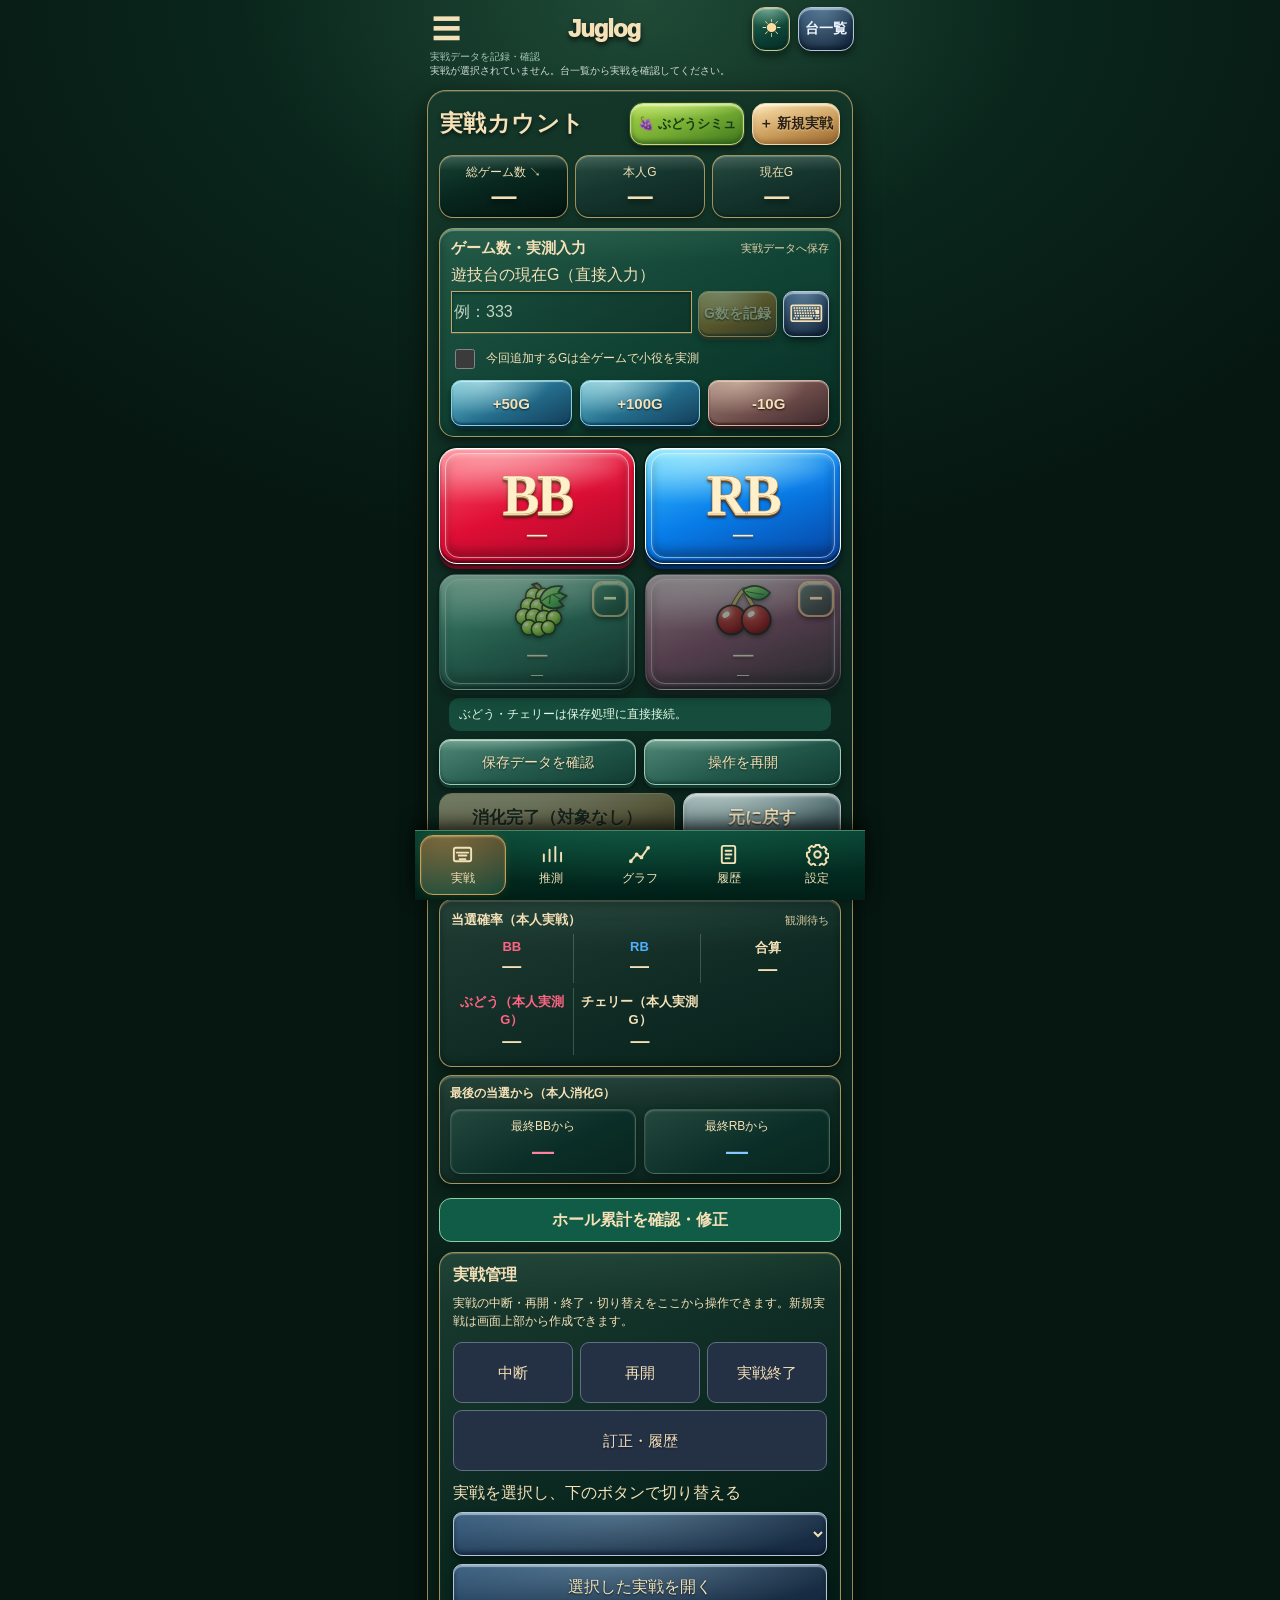
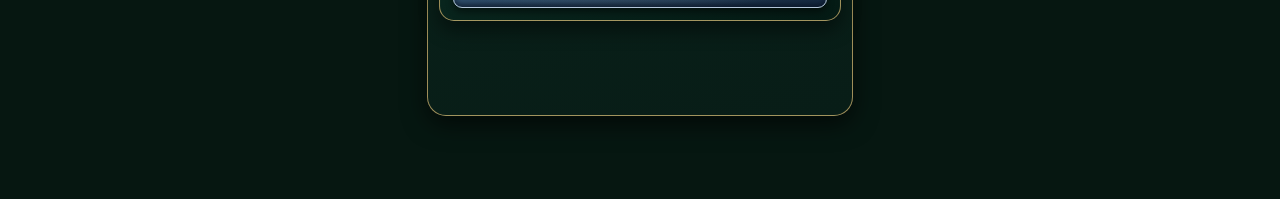
==== index.html @ fb571a87 "Add files via upload" ====
<!DOCTYPE html>

<html lang="ja" data-theme="dark"><head><link rel="manifest" href="manifest.webmanifest"/><link rel="apple-touch-icon" href="icon-192.png"/><meta name="apple-mobile-web-app-capable" content="yes"/><meta name="apple-mobile-web-app-status-bar-style" content="default"/><meta charset="utf-8"/><meta content="width=device-width,initial-scale=1,viewport-fit=cover" name="viewport"/><meta content="#00251b" name="theme-color"/><title>Juglog｜実戦記録</title><style>
:root{color-scheme:dark;font-family:-apple-system,BlinkMacSystemFont,'Hiragino Kaku Gothic ProN','Yu Gothic',sans-serif;color:#f5e1b7;font-variant-numeric:tabular-nums}*{box-sizing:border-box}html{background:#071a14}body{margin:0;min-height:100vh;background:radial-gradient(ellipse 65% 560px at 50% 0%,#204b37 0%,#0a261c 48%,#061711 100%)}button,input{font:inherit}button{cursor:pointer;touch-action:manipulation;-webkit-tap-highlight-color:transparent}button:focus-visible,input:focus-visible{outline:2px solid #ffdf95;outline-offset:3px}.shell{margin:auto;min-height:100dvh;padding-bottom:calc(83px + env(safe-area-inset-bottom))}.ios-status{height:32px;padding:5px 16px 0;display:flex;justify-content:space-between;align-items:center;font-size:15px;font-weight:760}.signal{font-size:12px;letter-spacing:1px}.header{height:49px;display:grid;align-items:center;padding:0 13px}.menu{font-size:29px;color:#f5e1b7;border:0;background:none;line-height:1;text-align:left;padding:6px}.logo{text-align:center;font-size:24px;letter-spacing:-.045em;font-weight:950;text-shadow:0 3px 5px #000b;white-space:nowrap}.logo em{font-style:normal;font-size:19px;color:#b9ffbf;letter-spacing:-.04em}.device{color:#edf6ff;font-weight:700;font-size:14px;border:1px solid #b3c6d9;border-radius:13px;min-height:40px;background:radial-gradient(ellipse at 45% -15%,#b0d9ef58,transparent 80%),linear-gradient(160deg,#345778,#213950 55%,#14283f);box-shadow:inset 0 2px 1px #e6f6ff88,inset 0 -3px 4px #0610219e,0 4px 7px #0007}.micro{padding:0 15px 5px;font-size:10px;color:#a5c8b8}.micro b{font-weight:550;color:#d2ddd7}.board{margin:7px 12px 0;padding:12px 11px 11px;border-radius:19px;border:1px solid #70bc9b9c;background:radial-gradient(ellipse 140% 38% at 45% -15%,#227c5980,transparent 84%),linear-gradient(135deg,#063b2b,#022e23 58%,#02261c);box-shadow:inset 0 1px 0 #c9ffe066,inset 0 0 0 1px #001a1299,0 8px 24px #000a}html[data-theme="dark"] #panel-play.board{background:linear-gradient(165deg,#14382a 0%,#0b261d 45%,#081d17 100%);box-shadow:inset 0 1px rgba(255,255,255,.17),0 8px 24px rgba(0,0,0,.62)}.heading{display:flex;align-items:center;justify-content:space-between;margin:0 1px 9px}.heading h1{font-size:23px;letter-spacing:.02em;line-height:1;margin:0;font-weight:900;text-shadow:0 2px 4px #000a}.pill{font-size:12px;color:#effff5;padding:5px 13px;border-radius:30px;border:1px solid #70bd9a77;background:linear-gradient(#14573f,#0a392c);box-shadow:inset 0 1px 0 #d1ffe93a}.statline{display:grid;grid-template-columns:repeat(3,minmax(0,1fr));gap:6px}.stat{border-radius:14px;border:1px solid #719e8b;display:flex;flex-direction:column;align-items:center;justify-content:center;gap:4px;background:linear-gradient(180deg,#ffffff24,transparent 25%),linear-gradient(165deg,#284c41,#15362e 42%,#0b241e);box-shadow:inset 0 1px 1px #d5ffee42,inset 0 -2px 2px #0004,0 3px 5px #0004}.stat small{font-size:12px;color:#f5e1b7}.stat strong{font-weight:900;line-height:1;color:#f5e1b7;text-shadow:0 3px 5px #0008}.entry{margin-top:8px;border-radius:15px;border:1px solid #73b89591;padding:9px 9px 8px}.entryhead{display:flex;justify-content:space-between;align-items:center;margin-bottom:7px}.entryhead b{font-size:15px}.entryhead span{font-size:11px;color:#e1d1aa}.entrycontrols{display:grid;grid-template-columns:minmax(0,1fr) 45px 51px 57px;gap:5px}.entrycontrols input{width:100%;min-width:0;height:40px;padding:0 10px;color:#f5e1b7;border:1px solid #73a891;border-radius:10px;background:linear-gradient(#00291f,#004031);box-shadow:inset 0 3px 8px #0008;font-size:15px}.entrycontrols input::placeholder{color:#8eab9e}.action{padding:0;min-width:0;color:#f5e1b7;border-radius:10px;border:1px solid #65affc;background:radial-gradient(ellipse at 35% 0%,#5bafff78,transparent 90%),linear-gradient(155deg,#195b9e,#122c65);font-size:12px;font-weight:850;box-shadow:inset 0 1px 1px #f2fdffb6,inset 0 -2px 2px #001c3b,0 3px 5px #0008}.action.add{font-size:14px;border-color:#f2d37e;background:radial-gradient(ellipse at 35% 0%,#7dffd49c,transparent 90%),linear-gradient(150deg,#008e68,#00533f);box-shadow:inset 0 1px 1px #d8ffe3cf,inset 0 -2px 2px #003426,0 3px 5px #0008}.checkbox{display:flex;align-items:center;gap:7px;margin-top:7px;font-weight:650;font-size:11px}.checkbox input{appearance:none;flex:0 0 19px;margin:0;border:1px solid #bfcac6;border-radius:4px;background:linear-gradient(#263b35,#102720);box-shadow:inset 0 2px 3px #0008}.checkbox input:checked{background:#ead48a}.checkbox input:checked:before{content:'✓';color:#00352a;display:block;text-align:center;font-weight:900}.button-grid{margin-top:11px;display:grid;grid-template-columns:repeat(2,minmax(0,1fr));gap:11px 9px}.key{position:relative;min-width:0;height:107px;isolation:isolate;overflow:visible;padding:0;border:1px solid var(--edge);border-radius:18px;background:radial-gradient(ellipse 122% 95% at 23% -22%,var(--light),transparent 75%),linear-gradient(160deg,var(--top) 0%,var(--mid) 49%,var(--bottom) 100%);box-shadow:inset 0 1px 1px #fff9,inset 0 -3px 3px #0008,0 0 0 2px #001c1499,0 5px 0 var(--base),0 8px 8px #0009;text-shadow:0 3px 4px #0008;color:#f5e1b7}.key:before{position:absolute;content:'';inset:4px 5px 5px;border-radius:14px;border:1px solid #ffffffa3;box-shadow:inset 0 3px 5px #ffffff77,inset 0 -7px 10px #0004;pointer-events:none}.key:after{position:absolute;content:'';top:5px;left:9px;right:9px;height:35%;border-radius:50% 50% 30% 30%;background:linear-gradient(#fff6,transparent);filter:blur(7px);pointer-events:none}.key.bb{--top:#ff596e;--mid:#df0e35;--bottom:#a40929;--edge:#ff96a0;--light:#ffbfc0;--base:#6b061d}.key.rb{--top:#3dc4ff;--mid:#087de9;--bottom:#07419f;--edge:#69cfff;--light:#c4ffff;--base:#032b69}.key.grape{--top:#48dbad;--mid:#17886a;--bottom:#063d36;--edge:#b9a77e;--light:#ceffe5;--base:#02251c}.key.cherry{--top:#e996b9;--mid:#a8477d;--bottom:#40243d;--edge:#c7ac8b;--light:#ffdeec;--base:#231120}.key .symbol{display:block;position:absolute;left:0;right:0;top:23px;font-size:49px;font-weight:950;letter-spacing:-2px;line-height:1}.key .fruit{height:67px;width:95px;position:absolute;top:10px;left:50%;transform:translateX(-50%);filter:drop-shadow(0 3px 3px #00231a71)}.key .count{position:absolute;left:0;right:0;bottom:9px;font-weight:850;line-height:1.1}.key .count.sep{letter-spacing:0}.key .count i{font-style:normal;font-weight:450;opacity:.9}.cancel{position:absolute;z-index:3;border:2px solid #f4f7f4;border-radius:11px;color:#f5e1b7;background:linear-gradient(150deg,#455050,#142021 55%,#060d0f);font-size:25px;font-weight:800;line-height:1;padding:0 0 4px}.key:active{transform:translateY(2px)}.key:active .cancel{transform:translateY(-2px)}.settlement{display:grid;gap:7px;margin-top:12px}.smallstat{height:61px;border-radius:13px;border:1px solid #78ae938a;background:linear-gradient(155deg,#155b43,#042e24);box-shadow:inset 0 1px 1px #d7ffe74f,0 3px 6px #0007;display:flex;flex-direction:column;align-items:center;justify-content:center;gap:2px}.smallstat span{color:#cee0d6;white-space:nowrap}.smallstat strong{font-size:25px;line-height:1;font-weight:900}.complete{min-width:0;border-radius:13px;border:1px solid #ffeeb1;background:radial-gradient(ellipse at 30% -20%,#fffde7,transparent 78%),linear-gradient(#ffe894,#e8b44e);color:#162214;font-size:17px;font-weight:950;text-shadow:0 1px #fff6;box-shadow:inset 0 2px 3px #ffffffbc,inset 0 -3px 4px #91672a7d,0 4px 6px #0007}.rates{margin-top:9px;padding:9px 9px 8px;border:1px solid #65877475;border-radius:13px}.rates-top{display:flex;justify-content:space-between;align-items:baseline;gap:5px}.rates-top b{font-size:13px}.rates-top span{font-size:11px;color:#dfcda5}.rategrid{display:grid;grid-template-columns:repeat(3,minmax(0,1fr));margin-top:5px}.rate{text-align:center;font-size:13px;font-weight:800;border-right:1px solid #87be9c52}.rate:first-child{color:#ff6484}.rate:nth-child(2){color:#4fb0ff}.rate:last-child{border:0;color:#f5e1b7}.rate strong{display:block;margin-top:2px;font-size:19px;color:#f5e1b7;line-height:1}.footnote{margin:5px 0 0;text-align:center;font-size:9px;letter-spacing:.05em;color:#80b3a0}.bottom{position:fixed;bottom:0;left:50%;transform:translateX(-50%);width:min(100%,450px);height:calc(70px + env(safe-area-inset-bottom));padding:4px 5px env(safe-area-inset-bottom);display:grid;grid-template-columns:repeat(5,minmax(0,1fr));gap:3px;border-top:1px solid #7bc39b9c;background:radial-gradient(ellipse 80% 120% at 50% -40%,#1a7054b2,transparent),linear-gradient(#073c2d,#001f17);box-shadow:0 -4px 17px #000c;z-index:10}.bottom button{color:#f5e1b7;border:1px solid transparent;border-radius:13px;background:transparent;display:flex;flex-direction:column;gap:4px;align-items:center;justify-content:center;padding:2px;font-size:12px}.bottom svg{width:23px;height:23px}.bottom button.selected{border-color:#c79e53;color:#f5e1b7;background:radial-gradient(ellipse at 30% 0%,#c19d565e,transparent),linear-gradient(#544b2e,#164839);box-shadow:inset 0 1px 2px #ffe5ad6f,0 0 8px #b58d332d}@media(max-width:374px){.board{margin-left:9px;margin-right:9px;padding:10px 9px}.logo em{font-size:17px}.entryhead span{font-size:10px}.checkbox{font-size:10px}.entrycontrols{grid-template-columns:minmax(0,1fr) 42px 47px 52px;gap:4px}.key{height:101px}.key .count{font-size:16px}.complete{font-size:15px}}@media(max-height:780px){.ios-status{height:26px}.header{height:44px}.board{padding-top:9px;padding-bottom:8px}.stat{height:58px}.entry{padding-top:7px;padding-bottom:6px}.key{height:96px}.key .fruit{height:63px}.button-grid{margin-top:8px;row-gap:9px}.settlement{margin-top:9px}.smallstat{height:55px}.rates{margin-top:7px;padding-top:7px;padding-bottom:7px}}@media(prefers-reduced-motion:reduce){}
.key .fruit svg{display:block;width:100%;height:100%}.keywrap{position:relative;min-width:0}.keywrap .key{display:block;width:100%;text-align:center}.button-grid{row-gap:11px}.board{padding-bottom:9px}.footnote{display:none}.rates{padding-top:7px;padding-bottom:7px;background:radial-gradient(ellipse 90% 45% at 50% -15%,#7bab9b2e,transparent),linear-gradient(160deg,#203c33 0%,#102c25 53%,#071f1a);box-shadow:inset 0 2px 1px #f1e6bd3b,inset 0 -3px 6px #0005,0 5px 12px #0007}.stat{height:63px}.entry{padding-top:7px;padding-bottom:6px;background:radial-gradient(ellipse 105% 48% at 40% -23%,#8fddbd37,transparent 83%),linear-gradient(155deg,#235846 0%,#104233 54%,#072d24 100%);box-shadow:inset 0 2px 1px #e1fff15e,inset 0 -3px 9px #00170e65,0 5px 12px #0007}@media(max-width:374px){.keywrap .key{height:99px}}
/* D07F audit remediation: preserve existing button finish */
.entrycontrols input,.entrycontrols .action{min-height:44px}
.cancel{width:44px;height:44px;right:5px;top:5px;border-width:1.5px;border-color:#d7eee3;box-shadow:inset 0 1px 1px #fff9,inset 0 -2px 3px #0009,0 0 0 1px #1745369c,0 3px 5px #000b}
.settlement{grid-template-columns:minmax(0,1fr) minmax(0,3fr) minmax(0,3.5fr)}
.smallstat{min-width:0}.smallstat span{font-size:11px;max-width:100%;overflow:hidden;text-overflow:ellipsis}
.stat strong,.smallstat strong,.key .count{min-width:0;white-space:nowrap;font-variant-numeric:tabular-nums}
.stat strong{font-size:clamp(19px,6.1vw,25px);letter-spacing:-.025em}
.key .count{font-size:clamp(13px,4.6vw,18px);letter-spacing:-.035em}
.key .count i{margin:0 4px}
.checkbox{white-space:normal;min-height:30px;line-height:1.35}.checkbox input{flex-basis:22px;width:22px;height:22px}
@media(max-width:374px){.settlement{grid-template-columns:minmax(0,1fr) minmax(0,3fr) minmax(0,3.6fr);gap:5px}.smallstat span{font-size:10px}.key .symbol{font-size:43px}.key .fruit{width:84px;left:45%}}
@media(max-height:740px){.shell{padding-bottom:calc(88px + env(safe-area-inset-bottom))}}

/* D07F companion tabs: same visual tokens, independent sample data */.shell{max-width:450px;margin-inline:auto}.content{padding:12px 13px 115px}.content .heading{margin-bottom:12px}.section-card{border:1px solid #4b9a7c86;border-radius:20px;background:linear-gradient(156deg,#104537 0%,#082e25 40%,#00251c 100%);box-shadow:inset 0 1px 1px #c2f4cf27,0 8px 19px #00100855;padding:15px;margin-bottom:12px;min-width:0}.section-title{display:flex;justify-content:space-between;align-items:center;gap:6px;margin:0 0 12px;font-weight:800;font-size:17px}.muted{color:#a2c5b9;font-size:12px}.gold{color:#f6d989}.pill2{border:1px solid #66887988;background:linear-gradient(150deg,#1b5140,#0a3128);border-radius:100px;padding:6px 10px;color:#e2f6e9;font-size:11px}.metric-grid{display:grid;grid-template-columns:repeat(3,minmax(0,1fr));gap:8px}.metric{min-width:0;text-align:center;border:1px solid #79b29b57;border-radius:14px;background:linear-gradient(135deg,#145040,#073125);padding:11px 3px}.metric small{display:block;color:#b8d7ca;font-size:11px}.metric strong{display:block;margin-top:3px;font-size:clamp(17px,5vw,23px);white-space:nowrap}.two-col{display:grid;grid-template-columns:repeat(2,minmax(0,1fr));gap:10px}.compact-row{display:flex;align-items:center;justify-content:space-between;gap:12px;padding:10px 0;border-bottom:1px solid #6ea28b33;font-size:13px}.compact-row:last-child{border-bottom:0;padding-bottom:0}.compact-row strong{font-size:16px}.seg{display:flex;gap:5px;background:#031d17;border:1px solid #447e69;border-radius:13px;padding:4px;margin-bottom:12px}.seg button{flex:1;min-height:37px;border:0;border-radius:10px;color:#b9d2c7;background:transparent;font-weight:700}.seg button.active{background:linear-gradient(160deg,#34765c,#124433);color:#f5e1b7;box-shadow:inset 0 1px #c4fbe64a}.prob-bars{display:flex;align-items:flex-end;gap:9px;height:170px;padding:18px 6px 28px;border-bottom:1px solid #71a18a61}.prob-col{display:flex;flex:1;min-width:0;position:relative;height:100%;align-items:flex-end}.prob-bar{width:100%;border-radius:8px 8px 0 0;background:linear-gradient(90deg,#1c765a,#68c79e 60%,#25765e);border:1px solid #83e4b8aa;box-shadow:0 -3px 17px #41c39c33}.prob-col:nth-child(2) .prob-bar{background:linear-gradient(90deg,#bb8b2b,#ebd17a,#b8882c);border-color:#fbe7aa}.prob-col:nth-child(3) .prob-bar{background:linear-gradient(90deg,#1e659e,#79bbef,#24649b);border-color:#b0ddff}.prob-col:nth-child(4) .prob-bar{background:linear-gradient(90deg,#a04075,#ef81b4,#a23b77);border-color:#f9abd1}.prob-col:nth-child(5) .prob-bar{background:linear-gradient(90deg,#737a80,#b8c8c0,#5a7d73)}.prob-col:nth-child(6) .prob-bar{background:linear-gradient(90deg,#a46b25,#efb65a,#96551d)}.prob-col label{position:absolute;bottom:-24px;left:0;right:0;text-align:center;color:#cae0d5;font-size:11px}.prob-col em{position:absolute;top:-16px;left:0;right:0;text-align:center;font-style:normal;font-size:10px;color:#d8eacb}.trend-svg{display:block;width:100%;height:auto}.legend{display:flex;justify-content:space-between;gap:8px;font-size:11px;color:#b6d2c3;margin-top:8px}.record{display:flex;gap:10px;padding:12px 0;border-bottom:1px solid #6ea28b30;align-items:center}.record:last-child{border:0}.record-icon{width:44px;height:44px;border:1px solid #789d8d6c;border-radius:12px;display:grid;place-items:center;font-size:13px;font-weight:900;flex:none}.record-icon.bb{color:#ffc7c6;background:#6e1724}.record-icon.rb{color:#bedfff;background:#0d3767}.record-txt{flex:1;min-width:0}.record-txt strong{font-size:14px;display:block}.record-txt span{font-size:11px;color:#a5c5b8;display:block;margin-top:4px}.record-value{text-align:right;font-size:13px;font-weight:800}.chip{font-size:11px;color:#f1d68a;background:#79602244;border:1px solid #b99c6288;border-radius:8px;padding:4px 7px}.settings-row{display:flex;gap:12px;align-items:center;justify-content:space-between;padding:14px 0;border-bottom:1px solid #64978239;font-size:14px}.settings-row:last-child{border:0}.setting-desc{display:block;font-size:11px;color:#9cbcae;margin-top:4px}.toggle{width:47px;height:28px;border:1px solid #72bd9d;border-radius:20px;background:#236c52;position:relative;flex:none}.toggle:after{content:'';position:absolute;top:3px;right:3px;background:#e1fff1;border-radius:50%;width:20px;height:20px;box-shadow:0 2px 5px #0007}.toggle.off{background:#234037;border-color:#60776a}.toggle.off:after{right:auto;left:3px}.demo-note{margin:12px 2px;color:#a5c9b9;font-size:11px}.graph-btn{background:linear-gradient(150deg,#286b51,#0c402f);color:#e8ffef;border:1px solid #79bd9b78;border-radius:11px;min-height:40px;padding:6px 13px;font-size:12px;font-weight:700}.danger-lite{color:#b1c0b9;opacity:.6}.bottom button{cursor:pointer}.bottom button:focus-visible,.seg button:focus-visible,.graph-btn:focus-visible{outline:2px solid #ffdc84;outline-offset:2px}@media(max-width:374px){.content{padding-inline:10px}.section-card{padding:12px}.section-title{font-size:16px}.metric strong{font-size:17px}}@media(prefers-reduced-motion:reduce){*{animation:none!important;transition:none!important}}

/* Dark five-tab design-system finish: additions only, original D07F play graphics remain */
:root { --jc-ink:#f5faf6; --jc-muted:#c1d6ca; --jc-border:#73b89591; --jc-gold:#f5d38a; }
.tab-panel[hidden]{display:none!important}
.content { min-height: 0; }
.content .section-card { overflow:hidden; }
.content .section-title { letter-spacing:.005em; }
.content .metric strong,.content .record-value,.content .compact-row strong {font-variant-numeric:tabular-nums;overflow-wrap:anywhere}
.content .metric-grid {grid-template-columns:repeat(3,minmax(0,1fr));}
.content .metric,.content .record-txt { min-width:0; }
.content .record { min-width:0; }
.content .record-txt span { overflow-wrap:anywhere; }
.content .compact-row {min-width:0;gap:10px}
.content .compact-row>:last-child {text-align:right;min-width:0}
.content .section-card + .section-card { margin-top:10px; }
.bottom button:focus-visible {outline:2px solid #ffdf95;outline-offset:-3px}
.demo-note {line-height:1.55;}
#panel-settings .toggle {opacity:.55}
#panel-settings .settings-row .setting-desc {line-height:1.5}
@media(max-width:374px){.content .section-title {font-size:15px}.content .record-txt strong{font-size:12px}.content .record-txt span{font-size:10px}.content .compact-row{font-size:11px}}
@media(prefers-reduced-motion:reduce){*,*:before,*:after{scroll-behavior:auto!important;transition:none!important;animation:none!important}}


/* D07F shared layout / light appearance only. Dark original unchanged. */
.theme-switch{min-width:38px;min-height:38px;border-radius:13px;border:1px solid #d7c18a;background:radial-gradient(ellipse 90% 56% at 42% 0%,#e8fff06b,transparent 85%),linear-gradient(160deg,#236e55,#0c4336 58%,#072b24);color:#ffdda0;font-size:19px;display:inline-grid;place-items:center;margin-right:5px;box-shadow:inset 0 1px 2px #f1ffe5b0,inset 0 -2px 3px #00281abb,0 3px 0 #083025,0 5px 9px #0007}
.header{grid-template-columns:58px 1fr 130px}.header-right{display:flex;align-items:center;justify-content:flex-end;gap:3px}
.theme-pick{display:flex;gap:7px;justify-content:flex-end;flex-wrap:wrap}.theme-pick button{border-radius:10px;min-height:42px;padding:7px 10px;background:#104d3a;color:#f3fcf7;border:1px solid #6da58a;font-size:12px;font-weight:800}.theme-pick button[aria-pressed=true]{border-color:#e5c879;box-shadow:inset 0 0 0 1px #e5c87970;color:#ffe6a4}
html[data-theme=light]{color-scheme:light;background:#eef3ec;color:#173b31}
html[data-theme=light] body{color:#173b31;background:radial-gradient(ellipse 100% 24% at 46% -4%,#e6f4e9,transparent),linear-gradient(150deg,#edf3e9,#f9faf4 70%,#e9f1e9)}
html[data-theme=light] .ios-status,html[data-theme=light] .signal{color:#1e4e3e}
html[data-theme=light] .logo{color:#184735;text-shadow:0 1px 0 #fff}
html[data-theme=light] .logo em{color:#32804f}
html[data-theme=light] .menu{color:#184735}
html[data-theme=light] .micro{color:#527568}
html[data-theme=light] .micro b{color:#224b3d}
html[data-theme=light] .board{background:radial-gradient(ellipse 130% 48% at 40% -20%,#ffffff,transparent),linear-gradient(154deg,#f7fcf7,#e5eee6 68%,#dce8de);border-color:#9bbba9;box-shadow:inset 0 1px 0 #fff,0 7px 22px #315e4427}
html[data-theme=light] .heading h1{color:#204b39;text-shadow:0 1px #fff}
html[data-theme=light] .pill{color:#2e5946;background:linear-gradient(#fff,#dfede1);border-color:#afc8b6;box-shadow:inset 0 1px #fff}
html[data-theme=light] .stat{color:#193f32;border-color:#adc7b5;background:linear-gradient(155deg,#fff,#e4f0e8);box-shadow:inset 0 1px #fff,0 3px 7px #2d584323}
html[data-theme=light] .stat small{color:#527565}
html[data-theme=light] .stat strong{color:#193f32;text-shadow:none}


html[data-theme=light] .entry{background:linear-gradient(155deg,#fff,#e6f1e7);border-color:#a9c9b2;box-shadow:inset 0 1px #fff,0 3px 8px #26563d1d}
html[data-theme=light] .entryhead span{color:#507363}
html[data-theme=light] .entrycontrols input{color:#194330;border-color:#9dbaa8;background:#fff;box-shadow:inset 0 2px 5px #577b6520}
html[data-theme=light] .entrycontrols input::placeholder{color:#648173}
html[data-theme=light] .checkbox input{background:#fff;border-color:#9caf9f;box-shadow:inset 0 1px 2px #9995}
html[data-theme=light] .key{box-shadow:inset 0 1px 1px #fff9,inset 0 -3px 3px #0008,0 0 0 2px #617a6655,0 5px 0 var(--base),0 7px 9px #35574465}
html[data-theme=light] .cancel{border-color:#f5fffa}
html[data-theme=light] .smallstat{color:#214b36;border-color:#a8c5b0;background:linear-gradient(155deg,#fff,#e3efe6);box-shadow:inset 0 1px #fff,0 3px 6px #30573c21}
html[data-theme=light] .smallstat span{color:#4b705e}
html[data-theme=light] .rates{border-color:#a9c7b4;background:linear-gradient(150deg,#fefefe,#e1eee4);box-shadow:inset 0 1px #fff,0 3px 7px #355e451b}
html[data-theme=light] .rates-top span{color:#5a7768}
html[data-theme=light] .rate{border-color:#bbd0c1}
html[data-theme=light] .rate strong{color:#214738}
html[data-theme=light] .rate:last-child{color:#214738}
html[data-theme=light] .footnote{color:#567e6a}
html[data-theme=light] .section-card{background:linear-gradient(155deg,#fff,#f2f8f2 54%,#e8f2ea);border-color:#b5ccbd;box-shadow:inset 0 1px #fff,0 5px 16px #37584019}
html[data-theme=light] .demo-note,html[data-theme=light] .muted,html[data-theme=light] .setting-desc{color:#587b67}
html[data-theme=light] .pill2{color:#38604c;border-color:#b5cdb9;background:linear-gradient(#fff,#e6f2e9)}
html[data-theme=light] .metric{background:linear-gradient(145deg,#ffffff,#e7f2eb);border-color:#b6cebd}
html[data-theme=light] .metric small{color:#527761}
html[data-theme=light] .compact-row,html[data-theme=light] .settings-row,html[data-theme=light] .record{border-color:#99b8a05e}
html[data-theme=light] .seg{background:#e7eee7;border-color:#bbcfbf}
html[data-theme=light] .seg button{color:#516d5c}
html[data-theme=light] .seg button.active{color:#fff;background:linear-gradient(155deg,#3c9273,#17614b)}
html[data-theme=light] .gold{color:#906118}
html[data-theme=light] .chip{color:#815b17;background:#f9edcd;border-color:#dac38c}
html[data-theme=light] .bottom{border-color:#a6c7b3;background:radial-gradient(ellipse 80% 120% at 50% -40%,#fff,transparent),linear-gradient(#ecf4ed,#dceae0);box-shadow:0 -4px 18px #34553e24}
html[data-theme=light] .bottom button{color:#426653}
html[data-theme=light] .bottom button.selected{color:#76551a;border-color:#d0bb86;background:linear-gradient(#fff8df,#efe2bf);box-shadow:inset 0 1px #fff,0 1px 6px #ad9f7330}
html[data-theme=light] .theme-switch{color:#9d6c1d;background:linear-gradient(#fff,#e8f2e7);border-color:#afc9b7}
html[data-theme=light] .theme-pick button{background:#f3faf3;border-color:#b2cbb8;color:#32604b}
html[data-theme=light] .theme-pick button[aria-pressed=true]{background:#f9eecf;color:#815c1d;border-color:#c3a266}
html[data-theme=light] .prob-bars{border-color:#a1bbaa}
html[data-theme=light] .legend{color:#526d5f}
@media(max-width:374px){.header{grid-template-columns:42px 1fr 121px}.theme-switch{min-width:34px;min-height:36px;margin-right:2px}.logo{font-size:22px}}

/* Light Green refinement: preserve dark and four colored keys */
html[data-theme="light"] { background:#e7f0e7; }
html[data-theme="light"] body { background:radial-gradient(ellipse 80% 390px at 49% 0%,#c3ddce 0%,#deede3 58%,transparent 100%),linear-gradient(155deg,#e6f2e9 0%,#dbece0 53%,#d0e5d7 100%); }
html[data-theme="light"] .board { background:radial-gradient(ellipse 120% 38% at 42% -16%,#ffffff,transparent 78%),linear-gradient(154deg,#f0faf1 0%,#daeadf 65%,#d1e5d8 100%); border-color:#8caf99;box-shadow:inset 0 1px 0 #fff,0 7px 22px #1b503128; }
html[data-theme="light"] .heading h1,html[data-theme="light"] .section-title { color:#174a31; }
html[data-theme="light"] .pill {background:linear-gradient(160deg,#e4f4e7,#cde6d5);border-color:#8fbca0;color:#1e6240;}
html[data-theme="light"] .stat {background:radial-gradient(ellipse 100% 66% at 45% -18%,#ffffffea,transparent 80%),linear-gradient(160deg,#e6f5e9,#b6d9c8);border-color:#74a28a;box-shadow:inset 0 1px 1px #fff,0 3px 8px #274b3534;}
html[data-theme="light"] .entry {background:radial-gradient(ellipse 115% 57% at 36% -13%,#ffffffe6,transparent 80%),linear-gradient(155deg,#e6f3e9 0%,#c9e2d4 56%,#b7d8c6 100%);border-color:#7daa93;box-shadow:inset 0 1px 1px #fff,inset 0 -2px 3px #7fae9745,0 5px 12px #27503b32;}
html[data-theme="light"] .smallstat {background:linear-gradient(155deg,#e9f7ec,#cfe7d7);border-color:#94bda0;}
html[data-theme="light"] .rates {background:radial-gradient(ellipse 115% 57% at 36% -13%,#ffffffe6,transparent 80%),linear-gradient(155deg,#e6f3e9 0%,#c9e2d4 56%,#b7d8c6 100%);border-color:#7daa93;box-shadow:inset 0 1px 1px #fff,inset 0 -2px 3px #7fae9745,0 5px 12px #27503b32;}
html[data-theme="light"] .section-card {background:linear-gradient(150deg,#fcfffc,#e4f3e8 58%,#d7eade);border-color:#a4c8ad;}
html[data-theme="light"] .metric {background:linear-gradient(145deg,#effaef,#d7ebdc);border-color:#a0c6ad;}
html[data-theme="light"] .pill2 {background:linear-gradient(#ecf9ee,#d8ebdc);border-color:#a0c5ac;color:#286647;}
html[data-theme="light"] .seg {background:#d6e9dc;border-color:#a3c9af;}
html[data-theme="light"] .bottom {background:radial-gradient(ellipse 90% 120% at 50% -50%,#f9fff8,transparent),linear-gradient(#d6eadc,#c3e0cf);border-color:#85b69a;box-shadow:0 -4px 18px #255f3828;}
html[data-theme="light"] .bottom button {color:#315e45;}
html[data-theme="light"] .bottom button.selected {background:linear-gradient(#fff7dc,#e8dfb9);border-color:#bfac77;color:#70541b;}
html[data-theme="light"] .micro, html[data-theme="light"] .footnote {color:#416c54;}
html[data-theme="light"] .theme-switch {background:radial-gradient(ellipse 90% 55% at 40% -8%,#ffffffec,transparent 86%),linear-gradient(155deg,#e0f1ec,#afd3c6 65%,#86b5a4);border-color:#9dbb9d;color:#265b47;box-shadow:inset 0 2px 2px #fff,inset 0 -2px 4px #729b8a77,0 3px 0 #7b9a8d,0 5px 8px #34544545;}

/* Final legibility pass. Geometry and four main keys unchanged. */
html[data-theme="light"] .muted,html[data-theme="light"] .demo-note,html[data-theme="light"] .setting-desc{color:#315740;}
html[data-theme="light"] .legend,html[data-theme="light"] .metric small{color:#315841;}
html[data-theme="light"] .prob-col{color:#244b36;}
html[data-theme="light"] .prob-col .prob-val,html[data-theme="light"] .prob-col strong,html[data-theme="light"] .prob-col small{color:#1e4730;opacity:1;}
html[data-theme="light"] .prob-bars{border-color:#7da98c;}
html[data-theme="light"] .trend-svg g[fill] text{fill:#29543d;font-weight:700;}
html[data-theme="light"] .trend-svg g[stroke] path{stroke:#648e77;stroke-opacity:.63;}
html[data-theme="dark"] .trend-svg g[fill] text{fill:#d0e6d8;font-weight:650;}
html[data-theme="dark"] .trend-svg g[stroke] path{stroke:#9db9a7;stroke-opacity:.44;}
html[data-theme="light"] .footnote{color:#315d43;}
.settlement .complete:disabled{opacity:.45;filter:grayscale(.4);cursor:not-allowed;box-shadow:none!important}

/* Phase 8 iOS input usability: prevent focus auto-zoom; preserve user pinch zoom. */
#p8-ledger-finance input,#p8-ledger-finance select,#p8-ledger-card input,#p8-ledger-card select,#p8-hall-observation input,.entrycontrols input{font-size:16px!important;}

/* Phase 9: make backup operations disclosure identifiable as an interactive control. */
#p8-data-tools .p8-legacy-tools{margin-top:12px}
#p8-data-tools .p8-legacy-tools>summary{display:flex;align-items:center;justify-content:space-between;gap:12px;min-height:48px;padding:12px 14px;border:1px solid #a4c8f2;border-radius:11px;color:#f5e1b7;font-size:15px;font-weight:800;cursor:pointer;background:linear-gradient(150deg,#326c9e,#15395d);box-shadow:inset 0 1px 1px #ffffff55,0 3px 8px #0004;list-style:none;-webkit-tap-highlight-color:transparent}
#p8-data-tools .p8-legacy-tools>summary::-webkit-details-marker{display:none}
#p8-data-tools .p8-legacy-tools>summary:focus-visible{outline:3px solid #ffdf95;outline-offset:3px}
#p8-data-tools .p8-legacy-tools>summary:hover{filter:brightness(1.12)}
#p8-data-tools .p8-legacy-tools .p8-disclosure-closed,#p8-data-tools .p8-legacy-tools .p8-disclosure-open{font-weight:800;font-size:13px;white-space:nowrap}
#p8-data-tools .p8-legacy-tools .p8-disclosure-open{display:none}
#p8-data-tools .p8-legacy-tools[open] .p8-disclosure-closed{display:none}
#p8-data-tools .p8-legacy-tools[open] .p8-disclosure-open{display:inline}
#p8-data-tools .p8-legacy-tools[open]>summary{border-color:#d9ba70;background:linear-gradient(150deg,#23664f,#114235)}
#p8-data-tools .p8-legacy-tools>.p8-session-buttons{margin-top:10px}

/* Stage11 candidate: keep the quick-add and small-role figures visible on the main controls. */
.quick-game-actions{display:grid;grid-template-columns:minmax(0,1.35fr) 1fr 1fr;gap:6px;margin-top:8px}
.quick-game-actions button{min-height:42px;padding:5px 3px;font-size:13px}
.key .key-rate{position:absolute;bottom:-1px;left:0;right:0;display:block;font-size:12px;font-weight:800;line-height:1;color:#f5e1b7;text-shadow:0 2px 3px #000}
.key.grape .count,.key.cherry .count{bottom:18px}
.p8-measure{padding:12px 0 5px;margin-top:8px}
.p8-measure input{min-height:20px}

/* Stage11 UI-011: total G acts as an input shortcut; does not affect saved events. */
.stat-jump-total{appearance:none;-webkit-appearance:none;font:inherit;color:inherit;width:100%;min-width:0;padding:0;cursor:pointer;touch-action:manipulation;background:linear-gradient(180deg,#ffffff2b,transparent 24%),linear-gradient(165deg,#174234 0%,#08271e 46%,#02130f 100%)}
.stat-jump-total:focus-visible{outline:3px solid #89d7ff;outline-offset:2px}
#p8-hall-form input[name="totalG"]{scroll-margin-top:84px;scroll-margin-bottom:160px}

/* Stage11: restore P31 fruit correction control on the main D07F buttons. */
.button-grid .keywrap{position:relative;min-width:0}
.button-grid .keywrap>.key{width:100%}
.button-grid .fruit-minus{position:absolute;z-index:5;right:7px;top:7px;min-width:36px;min-height:36px;border:2px solid #f4f7f4;border-radius:11px;color:#f5e1b7;background:linear-gradient(150deg,#455050,#142021 55%,#060d0f);box-shadow:inset 0 2px 2px #ffffff9c,0 3px 5px #000b;font-size:24px;font-weight:800;line-height:1;padding:0 0 3px;touch-action:manipulation}
.button-grid .fruit-minus:disabled{opacity:.5}

/* 工程11: 収支・会員カードUIは一時非表示。保存/履歴は維持。 */
.p8-ledger-panel[hidden]{display:none!important;}

/* Stage 11: optional initial hall observation modal; no ledger changes. */
#p8-hall-open{display:block;width:100%;margin:14px 0 2px;min-height:44px;color:#f5e1b7;background:#115c46;border:1px solid #8ccfa8;border-radius:12px;font-weight:750}
#p8-hall-dialog{width:min(94vw,450px);max-height:calc(100dvh - 32px);overflow:auto;overscroll-behavior:contain;margin:auto;padding:12px;border:1px solid #83c5a6;border-radius:18px;background:#053529;color:#f7fff9;box-shadow:0 18px 55px #000a}
#p8-hall-dialog::backdrop{background:#001b14cb}
#p8-hall-dialog .p8-hall-panel{margin:0;padding:12px 9px;border:0;box-shadow:none;background:transparent}
#p8-hall-skip{display:block;width:100%;min-height:48px;margin-top:12px;border:1px solid #82b9a1;border-radius:11px;background:#233949;color:#f5e1b7;font-weight:700}
#p8-hall-dialog .p8-hall-fields input{font-size:16px}

/* Stage 11 UX: put the one primary session-creation action above the counter. */
.p8-counter-heading{display:flex;align-items:center;justify-content:space-between;gap:8px;margin-bottom:12px}.p8-counter-heading h1{min-width:0;white-space:nowrap;font-size:clamp(19px,5vw,23px)}
#p8-create-session{flex-shrink:0;min-height:42px;padding:7px 12px;border-radius:13px;border:1px solid #f0d7a5;background:linear-gradient(165deg,#fff0c6 0%,#e9c78e 22%,#c99b59 58%,#94632f 100%);color:#2c2113;font-weight:800;font-size:clamp(13px,3.7vw,16px);white-space:nowrap;cursor:pointer;box-shadow:inset 0 2px 2px #fffff2ab,inset 0 -3px 4px #5a321245,0 3px 7px #0005;text-shadow:0 1px 1px #fff5d275}
#p8-create-session:focus-visible{outline:3px solid #90dbfb;outline-offset:3px}
html[data-theme="light"] #panel-play.board{background:radial-gradient(ellipse 120% 32% at 42% -10%,#ffffffd8,transparent 85%),linear-gradient(154deg,#f5fbf5 0%,#dceee2 60%,#d0e4d7 100%);border-color:#8caf9b;box-shadow:inset 0 1px 0 #ffffffed,inset 0 -2px 5px #799f8c22,0 10px 24px #28593c2b}
html[data-theme="light"] #panel-play .stat-jump-total{background:radial-gradient(ellipse 95% 55% at 50% -18%,#bbf2dc69,transparent 90%),linear-gradient(160deg,#38856d 0%,#286e57 49%,#164d3c 100%);border-color:#bda46f;box-shadow:inset 0 2px 1px #e4fff6b0,inset 0 -3px 4px #0b3a2e77,0 3px 7px #274b3538;color:#fff6df}
html[data-theme="light"] #panel-play .stat-jump-total small,html[data-theme="light"] #panel-play .stat-jump-total strong{color:#fff5df}
</style><link rel="stylesheet" href="stage16-main.css?v=stage16-CSS-repair-C5-20261119"></head><body>
<dialog id="jgl15-keypad-dialog" aria-label="ゲーム数テンキー"><div class="jgl15-keypad-title">現在Gを入力</div><output id="jgl15-keypad-value" aria-live="polite">—</output><div class="jgl15-keypad-grid"><button type="button" data-jgl15-digit="1">1</button><button type="button" data-jgl15-digit="2">2</button><button type="button" data-jgl15-digit="3">3</button><button type="button" data-jgl15-digit="4">4</button><button type="button" data-jgl15-digit="5">5</button><button type="button" data-jgl15-digit="6">6</button><button type="button" data-jgl15-digit="7">7</button><button type="button" data-jgl15-digit="8">8</button><button type="button" data-jgl15-digit="9">9</button><button type="button" data-jgl15-digit="C">C</button><button type="button" data-jgl15-digit="0">0</button><button type="button" data-jgl15-digit="⌫">⌫</button></div><div class="jgl15-keypad-actions"><button type="button" id="jgl15-keypad-cancel">閉じる</button><button type="button" id="jgl15-keypad-apply">入力欄に反映</button></div></dialog><div class="shell"><header class="header"><button aria-label="メニュー" class="menu" type="button">☰</button><div class="logo">Juglog</div><div class="header-right"><button aria-label="ライトテーマに切替" class="theme-switch" id="themeQuick" type="button">☀</button><button class="device" type="button">台一覧</button></div></header><div class="micro">実戦データを記録・確認<br/><b id="p31-connection">実戦データを読み込み中</b></div>
<main aria-labelledby="tab-play" class="board tab-panel" data-tab="play" id="panel-play" role="tabpanel"><div class="heading p8-counter-heading"><h1>実戦カウント</h1><button type="button" id="jgl15-grape-open" aria-controls="jgl15-grape-panel" aria-expanded="false">🍇 ぶどうシミュ</button><button type="button" id="p8-create-session">＋ 新規実戦</button></div><section aria-label="ゲーム数" class="statline"><button type="button" class="stat stat-jump-total" id="jump-hall-total" aria-label="総ゲーム数。タップして累計ゲーム数の入力欄へ移動" title="累計ゲーム数を入力"><small>総ゲーム数 <span aria-hidden="true">↘</span></small><strong id="live-total">—</strong></button><div class="stat"><small>本人G</small><strong id="live-personal">—</strong></div><div class="stat"><small>現在G</small><strong id="live-current">—</strong></div></section><section class="entry"><div class="entryhead"><b>ゲーム数・実測入力</b><span>実戦データへ保存</span></div><div class="p8-games-form"><label for="p8-games">遊技台の現在G（直接入力）</label><div class="v122-game-entry-line"><input id="p8-games" type="tel" inputmode="numeric" pattern="[0-9]*" enterkeyhint="done" autocomplete="off" maxlength="7" aria-describedby="stage14-input-feedback" placeholder="例：333"><button class="action add" id="p8-games-submit" type="button">G数を記録</button><button type="button" id="jgl15-keypad-open" aria-label="テンキーを開く" aria-haspopup="dialog" aria-controls="jgl15-keypad-dialog">⌨</button></div><p id="stage14-input-feedback" role="status" aria-live="polite" class="stage14-input-feedback"></p><label class="p8-measure"><input id="p8-measured" type="checkbox">今回追加するGは全ゲームで小役を実測</label><div class="quick-game-actions"><button class="action" id="p8-quick50" type="button">+50G</button><button class="action" id="p8-quick100" type="button">+100G</button><button class="action" id="p8-stage14-minus10" type="button" title="直近のゲーム数記録から10Gを訂正">-10G</button></div></div></section>
<section aria-label="4種のカウントボタン" class="button-grid"><div class="keywrap"><button class="key bb" data-p31="bbBtn" type="button"><span class="symbol">BB</span><span class="count" id="live-bb">—</span></button></div><div class="keywrap"><button class="key rb" data-p31="rbBtn" type="button"><span class="symbol">RB</span><span class="count" id="live-rb">—</span></button></div><div class="keywrap"><button class="key grape" data-p31="grapeBtn" type="button"><span class="fruit"><svg aria-hidden="true" class="fruit-icon" viewbox="0 0 112 92" xmlns="http://www.w3.org/2000/svg"><defs><radialgradient cx=".32" cy=".26" id="berry-g" r=".86"><stop stop-color="#d6ff4d"></stop><stop offset=".46" stop-color="#94ed12"></stop><stop offset=".8" stop-color="#52b300"></stop><stop offset="1" stop-color="#2c6e0c"></stop></radialgradient><lineargradient id="leaf-g" x1="0" x2="1" y1="0" y2="1"><stop stop-color="#c4ff61"></stop><stop offset=".55" stop-color="#2cda29"></stop><stop offset="1" stop-color="#097b2d"></stop></lineargradient></defs><g stroke-linejoin="round"><path d="M58 18Q55 7 48 4L56 2Q66 8 67 21" fill="#c78c40" stroke="#28301a" stroke-width="2.9"></path><circle cx="51" cy="22" fill="url(#berry-g)" r="13" stroke="#28301a" stroke-width="2.5"></circle><ellipse cx="47.3" cy="17.5" fill="#f5ffe7" opacity=".88" rx="3.6" ry="2.6" transform="rotate(-27 47.3 17.5)"></ellipse><circle cx="67" cy="23" fill="url(#berry-g)" r="13" stroke="#28301a" stroke-width="2.5"></circle><ellipse cx="63.3" cy="18.5" fill="#f5ffe7" opacity=".88" rx="3.6" ry="2.6" transform="rotate(-27 63.3 18.5)"></ellipse><circle cx="43" cy="38" fill="url(#berry-g)" r="13" stroke="#28301a" stroke-width="2.5"></circle><ellipse cx="39.3" cy="33.5" fill="#f5ffe7" opacity=".88" rx="3.6" ry="2.6" transform="rotate(-27 39.3 33.5)"></ellipse><circle cx="58" cy="39" fill="url(#berry-g)" r="13" stroke="#28301a" stroke-width="2.5"></circle><ellipse cx="54.3" cy="34.5" fill="#f5ffe7" opacity=".88" rx="3.6" ry="2.6" transform="rotate(-27 54.3 34.5)"></ellipse><circle cx="76" cy="41" fill="url(#berry-g)" r="12" stroke="#28301a" stroke-width="2.5"></circle><ellipse cx="72.3" cy="36.5" fill="#f5ffe7" opacity=".88" rx="3.4" ry="2.4" transform="rotate(-27 72.3 36.5)"></ellipse><circle cx="35" cy="55" fill="url(#berry-g)" r="13" stroke="#28301a" stroke-width="2.5"></circle><ellipse cx="31.3" cy="50.5" fill="#f5ffe7" opacity=".88" rx="3.6" ry="2.6" transform="rotate(-27 31.3 50.5)"></ellipse><circle cx="51" cy="55" fill="url(#berry-g)" r="13" stroke="#28301a" stroke-width="2.5"></circle><ellipse cx="47.3" cy="50.5" fill="#f5ffe7" opacity=".88" rx="3.6" ry="2.6" transform="rotate(-27 47.3 50.5)"></ellipse><circle cx="67" cy="58" fill="url(#berry-g)" r="13" stroke="#28301a" stroke-width="2.5"></circle><ellipse cx="63.3" cy="53.5" fill="#f5ffe7" opacity=".88" rx="3.6" ry="2.6" transform="rotate(-27 63.3 53.5)"></ellipse><circle cx="83" cy="57" fill="url(#berry-g)" r="12" stroke="#28301a" stroke-width="2.5"></circle><ellipse cx="79.3" cy="52.5" fill="#f5ffe7" opacity=".88" rx="3.4" ry="2.4" transform="rotate(-27 79.3 52.5)"></ellipse><circle cx="43" cy="72" fill="url(#berry-g)" r="12" stroke="#28301a" stroke-width="2.5"></circle><ellipse cx="39.3" cy="67.5" fill="#f5ffe7" opacity=".88" rx="3.4" ry="2.4" transform="rotate(-27 39.3 67.5)"></ellipse><circle cx="59" cy="75" fill="url(#berry-g)" r="12" stroke="#28301a" stroke-width="2.5"></circle><ellipse cx="55.3" cy="70.5" fill="#f5ffe7" opacity=".88" rx="3.4" ry="2.4" transform="rotate(-27 55.3 70.5)"></ellipse><circle cx="74" cy="72" fill="url(#berry-g)" r="11" stroke="#28301a" stroke-width="2.5"></circle><ellipse cx="70.3" cy="67.5" fill="#f5ffe7" opacity=".88" rx="3.1" ry="2.2" transform="rotate(-27 70.3 67.5)"></ellipse><path d="M61 26Q69 4 96 7L90 16L103 22L91 30L98 38Q76 48 62 32Z" fill="url(#leaf-g)" stroke="#19341d" stroke-width="2.9"></path><path d="M64 30Q77 18 93 18M77 21L76 34M81 20L94 28" fill="none" stroke="#145d13" stroke-linecap="round" stroke-width="1.9"></path></g></svg></span><span class="count" id="live-grape">—</span><span class="key-rate" id="live-grape-key-rate">—</span></button><button type="button" class="fruit-minus" data-fruit-minus="grape" aria-label="直近のぶどう記録を1回取り消す">−</button></div><div class="keywrap"><button class="key cherry" data-p31="cherryBtn" type="button"><span class="fruit"><svg aria-hidden="true" class="fruit-icon" viewbox="0 0 112 92" xmlns="http://www.w3.org/2000/svg"><defs><radialgradient cx=".31" cy=".23" id="cherry-red" r=".85"><stop stop-color="#ff9790"></stop><stop offset=".36" stop-color="#ff252b"></stop><stop offset=".78" stop-color="#d60015"></stop><stop offset="1" stop-color="#7a0010"></stop></radialgradient><lineargradient id="leaf-c" x1="0" x2="1" y1="0" y2="1"><stop stop-color="#b8ff4e"></stop><stop offset=".5" stop-color="#34cb28"></stop><stop offset="1" stop-color="#0b6e22"></stop></lineargradient></defs><g stroke-linejoin="round"><path d="M57 12Q47 22 37 45M57 12Q65 27 76 45" fill="none" stroke="#302119" stroke-linecap="round" stroke-width="7"></path><path d="M57 12Q47 22 37 45M57 12Q65 27 76 45" fill="none" stroke="#ecad35" stroke-linecap="round" stroke-width="5.2"></path><circle cx="38" cy="60" fill="url(#cherry-red)" r="23" stroke="#32181b" stroke-width="2.8"></circle><circle cx="77" cy="60" fill="url(#cherry-red)" r="23" stroke="#32181b" stroke-width="2.8"></circle><ellipse cx="29" cy="52" fill="#fff6e8" rx="6.1" ry="4.2" transform="rotate(-30 29 52)"></ellipse><ellipse cx="69" cy="51" fill="#fff6e8" rx="6" ry="4" transform="rotate(-30 69 51)"></ellipse><path d="M56 12Q78 -2 99 17Q86 35 66 24Q59 20 56 12Z" fill="url(#leaf-c)" stroke="#1d351f" stroke-width="2.7"></path><path d="M61 15Q76 18 89 20" fill="none" stroke="#11651e" stroke-width="1.8"></path></g></svg></span><span class="count" id="live-cherry">—</span><span class="key-rate" id="live-cherry-key-rate">—</span></button><button type="button" class="fruit-minus" data-fruit-minus="cherry" aria-label="直近のチェリー記録を1回取り消す">−</button></div></section>
<section class="settlement"><button class="complete" type="button" data-p31="quickComplete" disabled aria-label="消化完了できるボーナスはありません">消化完了（対象なし）</button><button class="complete" type="button" data-p31="undoBtn">元に戻す</button></section><section class="p8-bonus-state" aria-label="ボーナス保留の状態"><span>保留 <strong id="p8-pending-count">—</strong> 件</span><span>未消化 <strong id="p8-uncompleted-count">—</strong> 件</span><button type="button" id="p8-review-open" disabled>保留を確認</button></section><section class="rates"><div class="rates-top"><b>当選確率（本人実戦）</b><span id="live-prob-base">観測待ち</span></div><div class="rategrid"><div class="rate">BB<strong id="live-bb-rate">—</strong></div><div class="rate">RB<strong id="live-rb-rate">—</strong></div><div class="rate">合算<strong id="live-combined-rate">—</strong></div></div><div class="rategrid"><div class="rate">ぶどう（本人実測G）<strong id="live-grape-rate">—</strong></div><div class="rate">チェリー（本人実測G）<strong id="live-cherry-rate">—</strong></div></div></section><section class="p8-last-gap" aria-label="最後のボーナスからの経過ゲーム数"><h2>最後の当選から（本人消化G）</h2><div class="p8-last-gap-grid"><div><span>最終BBから</span><strong id="p8-since-bb">—</strong></div><div><span>最終RBから</span><strong id="p8-since-rb">—</strong></div></div></section><div class="footnote">Juglog · 実戦記録</div><section class="p8-hall-panel" aria-label="ホール累計の観測値"><h2>ホール累計データ</h2><p>店舗表示の累計値を記録します。本人消化Gとは別に管理されます。</p><form id="p8-hall-form"><div class="p8-hall-fields"><label>累計ゲーム数<input inputmode="numeric" type="number" min="0" name="totalG" placeholder="不明なら空欄"></label><label>現在G<input inputmode="numeric" type="number" min="0" name="currentG" placeholder="不明なら空欄"></label><label>累計BB<input inputmode="numeric" type="number" min="0" name="bb" placeholder="不明なら空欄"></label><label>累計RB<input inputmode="numeric" type="number" min="0" name="rb" placeholder="不明なら空欄"></label></div><button type="submit">ホール観測値を確認・保存</button></form><p id="p8-hall-status" role="status" aria-live="polite"></p></section><section class="p8-ledger-panel" aria-label="収支・会員カード" hidden data-stage11-deferred="true"><h2>収支・会員カード</h2><p>現金収支とメダル・カードの残高は別々に記録します。</p><div id="p8-ledger-summary" role="status">記録を取得中…</div>
<form id="p8-ledger-finance"><h3>収支・メダルを記録</h3><label>種別<select name="type"><option value="CASH_INVESTED">現金投資（円）</option><option value="CASH_RECOVERED">現金回収（円）</option><option value="MEDALS_INSERTED">投入枚数（枚）</option><option value="MEDALS_PAID_OUT">獲得枚数（枚）</option><option value="MEDALS_BALANCE_OBSERVED">持ちメダル実測（枚）</option><option value="NET_MEDALS_OBSERVED">累計差枚の実測（枚・マイナス可）</option></select></label><label>金額／枚数<input type="number" inputmode="numeric" name="amount" step="1" required></label><button type="submit">内容を確認して記録</button></form>
<form id="p8-ledger-card"><h3>会員カードを記録</h3><p id="p8-ledger-store">店舗：—</p><label>カード名<input type="text" name="cardLabel" maxlength="60" value="会員カード"></label><label>種別<select name="type"><option value="CARD_DEPOSIT">貯メダル入庫</option><option value="CARD_WITHDRAWAL">貯メダル引出</option><option value="CARD_BALANCE_OBSERVED">貯メダル残高の実測</option></select></label><label>枚数<input type="number" inputmode="numeric" name="amount" min="0" step="1" required></label><button type="submit">内容を確認して記録</button></form><p id="p8-ledger-status" role="status" aria-live="polite"></p></section><section class="p8-session-actions" aria-label="実戦の管理"><h2>実戦管理</h2><p>実戦の中断・再開・終了・切り替えをここから操作できます。新規実戦は画面上部から作成できます。</p><div class="p8-session-buttons"><button type="button" data-p8-session-action="pause">中断</button><button type="button" data-p8-session-action="resume">再開</button><button type="button" data-p8-session-action="close">実戦終了</button><button type="button" data-p8-native-nav="historyRows" data-p8-native-tab="history">訂正・履歴</button></div><div class="p8-session-switch"><label for="p8-session-select">実戦を選択し、下のボタンで切り替える</label><select id="p8-session-select" aria-label="実戦の選択"><option value="">読み込み中</option></select><button type="button" id="p8-session-switch-btn">選択した実戦を開く</button></div><p id="p8-session-status" role="status" aria-live="polite"></p></section><section class="jgl15-grape-panel" id="jgl15-grape-panel" hidden aria-label="ぶどう逆算シミュレーター"><h2>🍇 ぶどう逆算シミュレーター</h2><div class="jgl15-mode-row"><span id="jgl15-mode-label">チェリー狙い</span><div class="jgl15-mode-buttons" role="group" aria-labelledby="jgl15-mode-label"><button type="button" id="jgl15-cherry-off" class="is-selected" aria-pressed="true">OFF</button><button type="button" id="jgl15-cherry-on" aria-pressed="false">ON</button></div></div><p class="jgl15-help" id="jgl15-mode-note">OFF：通常時適当打ち・全G3枚掛け換算。ボーナス成立後の1枚掛けは補正しません。</p><p class="jgl15-help">着席前の参考逆算です。チェリーON/OFFで計算条件を切替できます。本人実測・設定推測には加算しません。</p><div class="jgl15-sim-grid"><label>計算対象の機種<select id="jgl15-machine" aria-label="ぶどう逆算の対象機種"></select><small id="jgl15-machine-note" class="jgl15-machine-note"></small></label><label>当日総ゲーム数<input id="jgl15-total" type="number" min="1" step="1" inputmode="numeric" placeholder="例：4500"></label><label>BB回数<input id="jgl15-bb" type="number" min="0" step="1" inputmode="numeric" placeholder="例：19"></label><label>RB回数<input id="jgl15-rb" type="number" min="0" step="1" inputmode="numeric" placeholder="例：16"></label><label>当日実差枚（±枚）<input id="jgl15-net" type="number" step="1" inputmode="numeric" placeholder="例：850"></label><label>データ取得元<select id="jgl15-source"><option value="hall">現地表示機</option><option value="site">データサイト</option></select></label><label>読み取り誤差<select id="jgl15-margin"><option value="50">±50枚</option><option value="100" selected>±100枚</option><option value="200">±200枚</option></select></label></div><label class="jgl15-confirm"><input id="jgl15-baseline" type="checkbox">当日0枚基準の差枚と確認した</label><label class="jgl15-confirm"><input id="jgl15-scope" type="checkbox">当日のBB・RB込みの実差枚と確認した</label><button type="button" id="jgl15-sim-calc">参考逆算する</button><div id="jgl15-sim-result" aria-live="polite">未計算です。</div><p class="jgl15-help">総G・BB/RB・差枚から推定する参考値です。ONは成立後1BET・平均1G/ボーナスを仮定（そのGが表示総Gに含まれる想定）。ぶどう抜きは補正しません。設定ごとの確率・機種差や表示機の仕様は検証中です。参考幅は信頼区間ではありません。結果は保存されません。</p></section></main><main aria-labelledby="tab-guess" class="board content tab-panel" data-tab="guess" hidden="" id="panel-guess" role="tabpanel"><div class="heading"><h1>設定推測</h1><span class="pill">データ表示</span></div><section class="section-card"><h2 class="section-title">実測・観測データ</h2><div id="p8-guess-summary" class="p8-dataview" aria-live="polite">実戦データを読み込み中</div><p class="muted">設定1〜6の割合は参考推測です。BB・RBは有効なホール累計観測を優先し、小役を含む推測は本人実戦の実測範囲だけを使います。結果は実際の設定を保証しません。</p></section>
<section class="section-card p8-reference" aria-labelledby="p8-ref-heading">
 <h2 class="section-title" id="p8-ref-heading">機種別確率表 <span class="pill2">実戦なしで閲覧可</span></h2>
 <label for="p8-ref-machine" class="p8-ref-label">表示する機種</label>
 <select id="p8-ref-machine" aria-label="確率表の機種"></select>
 <p id="p8-ref-notice" class="muted" aria-live="polite"></p>
 <div class="p8-ref-scroll" tabindex="0" role="region" aria-label="設定別確率の一覧（横スクロール可）">
  <table class="p8-ref-table"><thead><tr><th scope="col">設定</th><th scope="col">BB</th><th scope="col">RB</th><th scope="col">ぶどう</th><th scope="col" id="p8-ref-cherry-heading">非重複<br>チェリー</th></tr></thead><tbody id="p8-ref-rows"></tbody></table>
 </div>
 <p class="p8-ref-foot" id="p8-ref-source"></p>
 <p class="p8-ref-foot">「—」は出典・定義未確認のため未掲載です。小役値はメーカー公表値ではありません。閲覧する機種の変更は実戦記録に影響しません。</p>
</section></main><main aria-labelledby="tab-graph" class="board content tab-panel" data-tab="graph" hidden="" id="panel-graph" role="tabpanel"><div class="heading"><h1>グラフ</h1><span class="pill">データ表示</span></div><section class="section-card" hidden data-stage14-deferred="bonus-cumulative"><h2 class="section-title">補助：BB・RB当選の累積推移</h2><div id="p8-graph-content" class="p8-dataview" aria-live="polite">実戦データを読み込み中</div><p class="muted">この補助グラフのみ横軸は当選イベント順です。上の推定差枚グラフは本人Gを基準にしています。</p></section></main><main aria-labelledby="tab-history" class="board content tab-panel" data-tab="history" hidden="" id="panel-history" role="tabpanel"><div class="heading"><h1>履歴</h1><span class="pill">データ表示</span></div><section class="section-card"><h2 class="section-title">実戦一覧・イベント詳細</h2><div id="p8-history-content" class="p8-dataview" aria-live="polite">実戦データを読み込み中</div><p class="muted">実戦一覧と履歴を表示します。個別の取消・復元は履歴内の操作から行えます。</p></section></main><main aria-labelledby="tab-settings" class="board content tab-panel" data-tab="settings" hidden="" id="panel-settings" role="tabpanel"><div class="heading"><h1>設定</h1><span class="pill">データ管理</span></div><p class="demo-note" style="margin-top:-3px">テーマの変更と記録データの管理を行えます。復元には安全上の制限があります。利用できない項目は操作できません。</p>
<section class="section-card"><h2 class="section-title">表示設定 <span class="pill2">テーマ</span></h2><div class="settings-row"><div><label for="p8-wake-lock-enabled" style="font-weight:700">実戦中は画面を消灯しない</label><span class="setting-desc">実戦タブを表示している間だけ有効。端末や省電力設定によって動作しない場合があります。</span><span id="p8-wake-lock-status" class="setting-desc" role="status" aria-live="polite">OFF</span></div><input type="checkbox" id="p8-wake-lock-enabled" aria-label="実戦中は画面を消灯しない" style="width:22px;height:22px;flex:none;accent-color:#64c99b"></div><div class="settings-row"><div>カラーテーマ<span class="setting-desc">5タブすべてを同時に切替</span></div><div class="theme-pick" role="group" aria-label="カラーテーマ"><button type="button" data-theme-choice="dark" aria-pressed="true">☾ ダーク</button><button type="button" data-theme-choice="light" aria-pressed="false">☀ ライト</button></div></div><div class="settings-row"><div>確認ダイアログ<span class="setting-desc">記録の削除・復元など重要操作の確認は常に表示します</span></div><span aria-hidden="true" class="toggle"></span></div></section>
<section class="section-card" id="p8-data-tools"><h2 class="section-title">記録・バックアップ</h2><p class="muted">実戦記録をファイルに保存できます。復元は、記録のない保存先でのみ行えます。現在の記録は上書きしません。</p><label for="p8-direct-backup-file" class="muted">記録のバックアップファイルを選択・確認</label><input type="file" id="p8-direct-backup-file" accept=".json,application/json"><button type="button" id="p8-direct-restore" disabled>確認済みの記録を空の保存先へ復元</button><p id="p8-tool-status" role="status" aria-live="polite" class="muted"></p><details class="p8-legacy-tools"><summary><span>記録データの操作</span><span class="p8-disclosure-closed" aria-hidden="true">開く ▼</span><span class="p8-disclosure-open" aria-hidden="true">閉じる ▲</span></summary><div class="p8-session-buttons"><button type="button" data-p8-tool="exportBtn" data-p8-tool-tab="settings" data-p8-tool-activate="true">記録をバックアップする</button><button type="button" data-p8-tool="importFile" data-p8-tool-tab="settings">バックアップを選択・検証する</button><button type="button" data-p8-tool="restoreBtn" data-p8-tool-tab="settings">復元操作を確認する</button><button type="button" data-p8-tool="auditSummary" data-p8-tool-tab="settings">データ整合性を確認する</button><button type="button" data-p8-tool="sessionsBtn" data-p8-tool-tab="play" data-p8-tool-activate="true">実戦一覧・切り替え</button></div></details></section>
<section class="section-card"><h2 class="section-title">アプリ情報</h2><div class="compact-row"><span>アプリ名</span><strong>Juglog</strong></div><div class="compact-row"><span>バージョン</span><span>工程15 Candidate18（検証候補・実機確認中）</span></div><p class="muted">実戦データはこの端末のアプリ保存領域に保存されます。アプリの削除や保存領域の消去で失われる場合があります。</p></section></main>
<nav aria-label="下部メニュー" class="bottom" role="tablist"><button aria-controls="panel-play" aria-current="page" aria-label="実戦タブ" aria-selected="true" class="selected" data-target="play" id="tab-play" role="tab" type="button"><svg aria-hidden="true" fill="none" stroke="currentColor" stroke-linecap="round" stroke-linejoin="round" stroke-width="2" viewbox="0 0 24 24"><rect height="14" rx="2" width="18" x="3" y="5"></rect><path d="M6 10h12M8 13h8M9 17h6"></path></svg>実戦</button><button aria-controls="panel-guess" aria-current="false" aria-label="推測タブ" aria-selected="false" data-target="guess" id="tab-guess" role="tab" type="button"><svg aria-hidden="true" fill="none" stroke="currentColor" stroke-linecap="round" stroke-linejoin="round" stroke-width="2" viewbox="0 0 24 24"><path d="M4 19V12M10 19V7M16 19V4M22 19v-9"></path></svg>推測</button><button aria-controls="panel-graph" aria-current="false" aria-label="グラフタブ" aria-selected="false" data-target="graph" id="tab-graph" role="tab" type="button"><svg aria-hidden="true" fill="none" stroke="currentColor" stroke-linecap="round" stroke-linejoin="round" stroke-width="2" viewbox="0 0 24 24"><path d="m3 19 6-7 5 3 7-10"></path><circle cx="3" cy="19" r="1"></circle><circle cx="9" cy="12" r="1"></circle><circle cx="14" cy="15" r="1"></circle><circle cx="21" cy="5" r="1"></circle></svg>グラフ</button><button aria-controls="panel-history" aria-current="false" aria-label="履歴タブ" aria-selected="false" data-target="history" id="tab-history" role="tab" type="button"><svg aria-hidden="true" fill="none" stroke="currentColor" stroke-linecap="round" stroke-linejoin="round" stroke-width="2" viewbox="0 0 24 24"><rect height="18" rx="2" width="14" x="5" y="3"></rect><path d="M9 8h6M9 12h6M9 16h4"></path></svg>履歴</button><button aria-controls="panel-settings" aria-current="false" aria-label="設定タブ" aria-selected="false" data-target="settings" id="tab-settings" role="tab" type="button"><svg aria-hidden="true" fill="none" stroke="currentColor" stroke-linecap="round" stroke-linejoin="round" stroke-width="2" viewbox="0 0 24 24"><path d="M10 2h4l.6 2.3 2 .8 2.1-1.2 2.8 2.9-1.2 2 .8 2 2.4.5v4l-2.4.6-.8 2 1.2 2-2.8 2.9-2.1-1.2-2 .8-.6 2.3h-4l-.6-2.3-2-.8-2 1.2-2.9-2.9 1.2-2-.8-2L1 14v-4l2.3-.5.8-2-1.2-2L5.8 3l2 1.2 2-.8z"></path><circle cx="12" cy="12" r="3.4"></circle></svg>設定</button></nav></div>
<script>
(() => {
 const viewKey='juglog_stage11_isolated_20261107_ui_tab_v1';
 const tabs=[...document.querySelectorAll('.bottom button[data-target]')];
 const panels=[...document.querySelectorAll('main.tab-panel')];
 function activate(name){
  if(!tabs.some(b=>b.dataset.target===name))name='play';
  try{localStorage.setItem(viewKey,name);}catch(_e){}
  panels.forEach(p=>p.hidden=(p.dataset.tab!==name));
  tabs.forEach(b=>{let yes=b.dataset.target===name;b.classList.toggle('selected',yes);b.setAttribute('aria-current',yes?'page':'false');b.setAttribute('aria-selected',String(yes))});
  window.scrollTo(0,0);
 }
 tabs.forEach(b=>b.addEventListener('click',()=>{
  const wasSelected=b.classList.contains('selected');
  activate(b.dataset.target);
  if(wasSelected && b.dataset.target==='play'){
   // Re-tapping the active Play tab returns to the counter, not the page header.
   requestAnimationFrame(()=>{
    const heading=document.querySelector('#panel-play > .heading');
    if(!heading)return;
    const target=Math.max(0,heading.getBoundingClientRect().top+window.scrollY-90);
    window.scrollTo({top:target,behavior:'smooth'});
   });
  }
 }));
 let initial='play';try{initial=localStorage.getItem(viewKey)||'play';}catch(_e){}
 activate(initial);

})();

/* Stage11: optional screen wake lock, isolated preference. Does not modify the event ledger. */
(function(){
 const checkbox=document.getElementById('p8-wake-lock-enabled');
 const status=document.getElementById('p8-wake-lock-status');
 if(!checkbox||!status)return;
 const key='juglog_stage11_isolated_20261107_wake_lock_enabled_v1';
 const supported=!!(navigator.wakeLock&&typeof navigator.wakeLock.request==='function');
 let lock=null, requesting=false, generation=0;
 let enabled=false;
 try{enabled=localStorage.getItem(key)==='true';}catch(_e){}
 checkbox.checked=enabled;
 function onPlay(){const panel=document.getElementById('panel-play');return !!(panel&&!panel.hidden);}
 function wanted(){return enabled&&supported&&document.visibilityState==='visible'&&onPlay();}
 function show(message){status.textContent=message;}
 async function release(){
  generation++;
  const held=lock;lock=null;
  if(held&&!held.released){try{await held.release();}catch(_e){}}
 }
 async function sync(){
  if(!enabled){show('OFF');await release();return;}
  if(!supported){show('この端末・ブラウザーでは利用できません');return;}
  if(!wanted()){show('待機中（実戦画面で有効）');await release();return;}
  if(lock&&!lock.released){show('有効：画面消灯を防止中');return;}
  if(requesting)return;
  requesting=true;
  const ticket=generation;
  show('画面消灯防止を確認中…');
  try{
   const acquired=await navigator.wakeLock.request('screen');
   if(ticket!==generation||!wanted()){
    try{await acquired.release();}catch(_e){}
    return;
   }
   lock=acquired;
   acquired.addEventListener('release',()=>{
    if(lock===acquired){lock=null;if(wanted())show('解除されました。実戦画面を再表示すると再試行します');else show('待機中');}
   });
   show('有効：画面消灯を防止中');
  }catch(_e){show('画面消灯防止を利用できません（端末の制限など）');}
  finally{requesting=false;}
 }
 checkbox.addEventListener('change',()=>{
  enabled=checkbox.checked;
  try{localStorage.setItem(key,String(enabled));}catch(_e){}
  if(!enabled){void release();show('OFF');}else{void sync();}
 });
 document.addEventListener('visibilitychange',()=>{if(document.visibilityState!=='visible'){void release();show(enabled?'待機中':'OFF');}else{void sync();}});
 document.querySelectorAll('.bottom button[data-target]').forEach(b=>b.addEventListener('click',()=>{
  // The tab activation listener is registered earlier and runs before this one.
  void sync();
 }));
 window.addEventListener('pagehide',()=>{void release();});
 void sync();
})();

/* Stage11 UI-011: jump from total-game summary to hall cumulative input. */
(function(){
 const jump=document.getElementById('jump-hall-total');
 const field=document.querySelector('#p8-hall-form input[name="totalG"]');
 if(!jump||!field)return;
 // The deferred bridge handles clicks and opens the hall-observation dialog.
 // Keeping the old scrolling handler would move the background behind the dialog.
})();


(function(){
const root=document.documentElement, quick=document.getElementById('themeQuick');
const themeKey='juglog_stage11_isolated_20261107_ui_theme_v1';
function setTheme(theme){const light=theme==='light';try{localStorage.setItem(themeKey,light?'light':'dark');}catch(_e){}root.dataset.theme=light?'light':'dark';quick.textContent=light?'☾':'☀';quick.setAttribute('aria-label',light?'ダークテーマに切替':'ライトテーマに切替');document.querySelector('meta[name="theme-color"]').content=light?'#edf3e9':'#00251b';document.querySelectorAll('[data-theme-choice]').forEach(b=>b.setAttribute('aria-pressed',String(b.dataset.themeChoice===root.dataset.theme)));}
quick.addEventListener('click',()=>setTheme(root.dataset.theme==='dark'?'light':'dark'));
document.querySelectorAll('[data-theme-choice]').forEach(b=>b.addEventListener('click',()=>setTheme(b.dataset.themeChoice)));
let initialTheme='dark';try{initialTheme=localStorage.getItem(themeKey)||'dark';}catch(_e){}
setTheme(initialTheme);
})();
</script><dialog id="d07f-restore-confirm" aria-labelledby="d07f-restore-title" style="max-width:min(92vw,440px);border:1px solid #81958b;border-radius:14px;padding:22px;background:var(--card,#12382e);color:var(--text,#fff);box-shadow:0 16px 50px #0008"><h2 id="d07f-restore-title">バックアップの復元確認</h2><p id="d07f-restore-description" style="white-space:pre-wrap"></p><p>復元先に既存の実戦記録がある場合は復元できません。既存の記録は上書きしません。</p><div style="display:flex;justify-content:flex-end;gap:12px"><button type="button" id="d07f-restore-cancel">戻る</button><button type="button" id="d07f-restore-approve">復元する</button></div></dialog><iframe id="p31-frame" title="実戦データ処理エンジン" src="p31.html" aria-hidden="true" tabindex="-1" style="position:absolute;width:1px;height:1px;left:-10000px;top:0;border:0;pointer-events:none" loading="eager"></iframe><script src="phase8-multi-machine-guess.js" defer></script><script src="phase8-smallrole-registry.js" defer></script><script src="phase8-smallrole-estimator.js" defer></script><script src="stage13-reference.js" defer></script><script src="stage13-estimator.js" defer></script><script src="stage13-cherry-auto.js" defer></script><script src="d07f-p31-bridge.js?v=stage15-c17-20261117" defer></script><script src="stage12-feedback.js" defer></script><script src="phase8-reference-table.js" defer></script><script src="phase8-last-bonus-gap.js" defer></script><script src="phase8-hall-observation.js" defer></script><link rel="stylesheet" href="stage16-post.css?v=stage16-structure-20261117"><script defer src="phase8-ledger.js"></script><script defer src="phase8-net-graph.js"></script><script defer src="phase8-estimated-net.js"></script><script defer src="stage12-bonus-timeline.js"></script><script src="stage15-preseat-profiles.js" defer></script><script src="preseat-engine.js" defer></script><script src="stage15-candidate8-ui.js?v=stage15-c17-20261117" defer></script></body></html>
---- stage16-main.css ----
/* Juglog Stage16 stylesheet consolidation. Source sections retain original cascade order. */

/* ===== SOURCE: d07f-p31-bridge.css ===== */
#p31-overlay[hidden]{display:none!important;}#p31-overlay{position:fixed;inset:0;z-index:10000;background:#05271f;display:flex;flex-direction:column;padding:env(safe-area-inset-top) 0 env(safe-area-inset-bottom);}.p31-overlay-head{display:flex;align-items:center;justify-content:space-between;gap:8px;padding:10px 13px;color:#f5fef8;}.p31-overlay-head button{min-height:42px;padding:8px 14px;border:1px solid #81c8a6;background:#194d3b;color:#fff;border-radius:10px;}#p31-frame{border:0;flex:1;width:100%;background:#0b2f23;}.board .key[data-p31]{touch-action:manipulation;}.board .key[data-p31]:active{filter:brightness(1.35);transform:scale(.98);}.board .entry button{width:100%;min-height:46px;}.micro{line-height:1.4;}@media(prefers-reduced-motion:reduce){.board .key[data-p31]{transition:none!important;}}
#p8-direct-status{margin:8px 10px;padding:8px 10px;border-radius:10px;background:#164c3b;color:#e3fbea;font-size:12px;line-height:1.45;}button[data-p31]:disabled{opacity:.55;filter:grayscale(.35);cursor:not-allowed;}
.p8-games-form{display:grid;gap:8px;}.p8-games-form>input{min-height:44px;padding:10px;border-radius:10px;border:1px solid var(--line,#6d947c);background:var(--panel,#fff);color:var(--text,#102b1e);width:100%;box-sizing:border-box;}.p8-measure{display:flex;gap:8px;align-items:center;font-size:12px;}.p8-measure input{min-width:18px;min-height:18px;}.p8-games-form button:disabled{opacity:.45;cursor:not-allowed;}

#p8-inspect-last{display:block;margin:8px auto;padding:10px 12px;max-width:100%;border-radius:10px;border:1px solid #79ad99;background:transparent;color:inherit;min-height:44px;}

.p8-dataview{min-height:60px;color:inherit;font-size:14px;}.p8-data-grid{display:grid;}.p8-data-grid>div{border:1px solid #71a18b88;border-radius:12px;}.p8-data-grid strong{display:block;font-variant-numeric:tabular-nums;overflow-wrap:anywhere;}.p8-event-list{list-style:none;padding:0;overflow:auto;}.p8-event-list li{display:flex;justify-content:space-between;padding:8px;border-bottom:1px solid #80a89255;}.p8-event-list small{white-space:nowrap;color:inherit;opacity:.7;}.p8-dataview svg{max-width:100%;overflow:visible;}

.p8-history-sessions{display:grid;}.p8-history-session{width:100%;text-align:left;border-radius:10px;border:1px solid var(--stroke,#64866f);background:transparent;color:inherit;line-height:1.5;min-height:44px;}.p8-history-session[aria-pressed="true"]{outline:2px solid #67bf91;outline-offset:1px;font-weight:700;}

/* Phase 8 workbench: compact read-only bonus state and native review entry */
.p8-bonus-state{display:flex;align-items:center;gap:10px;flex-wrap:wrap;margin:10px 0 4px;font-size:.84rem;}
.p8-bonus-state>span{white-space:nowrap;}
.p8-bonus-state strong{font-variant-numeric:tabular-nums;}
.p8-bonus-state button{margin-left:auto;min-height:38px;padding:7px 13px;border:1px solid currentColor;border-radius:10px;background:transparent;color:inherit;font:inherit;}
.p8-bonus-state button:disabled{opacity:.45;cursor:default;}

/* Phase 8: session-management controls use the native P31 confirmation dialog. */
.p8-session-actions{margin:12px 0;border:1px solid var(--line, #607080);background:radial-gradient(ellipse 130% 40% at 45% -15%,#5b8d784a,transparent 78%),linear-gradient(155deg,#1b3c31,#09261e 60%,#041a14);box-shadow:inset 0 1px 1px #fff0bd40,0 9px 19px #0007;}
.p8-session-actions h2{margin:0 0 6px;font-size:1rem;}
.p8-session-actions p{margin:4px 0 10px;font-size:.82rem;}
.p8-session-buttons{display:grid;grid-template-columns:repeat(2,minmax(0,1fr));}
.p8-session-buttons button{min-width:0;padding:10px 5px;border-radius:9px;border:1px solid var(--line, #607080);background:var(--surface, #243044);color:inherit;font:inherit;}
.p8-session-buttons button:last-child{grid-column:1/-1;}
#p8-session-status:empty{display:none;}

/* v4.3: selected-history correction handoff, with session identity warning */
.p8-history-actions{display:grid;margin:0 0 14px;}
.p8-history-actions button{min-height:44px;padding:10px 12px;text-align:center;border:1px solid var(--line,#60846f);border-radius:10px;font:inherit;}
.p8-history-advice{margin:0;font-size:.81rem;line-height:1.55;opacity:.85;}

/* D07F native bonus confirmation; P31 remains the authoritative writer. */
#p8-bonus-dialog{width:min(92vw,440px);max-height:90dvh;overflow:auto;border:1px solid var(--line,#53636a);border-radius:18px;background:var(--panel,#20292e);color:var(--text,#fff);padding:20px;box-shadow:0 20px 50px #0008;}
#p8-bonus-dialog::backdrop{background:#0009;}
.p8-bonus-form{display:grid;gap:12px;}
.p8-bonus-form h2{margin:0;font-size:1.2rem;}
.p8-bonus-form label{font-weight:700;}
.p8-bonus-form select{width:100%;padding:12px;border-radius:9px;font-size:1rem;}
.p8-bonus-form p{margin:0;line-height:1.5;font-size:.9rem;}
.p8-bonus-actions{display:flex;gap:10px;justify-content:flex-end;}
.p8-bonus-actions button{min-height:44px;padding:10px 14px;border-radius:10px;}

/* v47: compact event correction controls */
.p8-history-corrections{margin:12px 0;padding:10px;border:1px solid var(--line, #555);border-radius:12px;}.p8-correction-row{display:flex;align-items:center;justify-content:space-between;padding:6px 0;border-top:1px solid var(--line,#555);}.p8-correction-row span{overflow-wrap:anywhere;min-width:0;}

.p8-session-switch{display:grid;}.p8-session-switch select,.p8-session-switch button{min-width:0;width:100%;padding:9px;border-radius:9px;border:1px solid #b3c6d9;background:radial-gradient(ellipse at 45% -15%,#b0d9ef58,transparent 80%),linear-gradient(160deg,#345778,#213950 55%,#14283f);color:#f5e1b7;font:inherit;box-shadow:inset 0 2px 1px #e6f6ff88,inset 0 -3px 4px #0610219e,0 4px 7px #0007;}

/* v5.1: QA interface hierarchy; gameplay actions and app storage are unchanged. */
.p8-legacy-tools{margin-top:14px;border-top:1px solid var(--line,#749b85);padding-top:10px;}
.p8-legacy-tools summary{cursor:pointer;min-height:44px;display:flex;align-items:center;font-weight:650;font-size:12px;opacity:.85;}
.p8-legacy-tools[open] .p8-session-buttons{margin-top:8px;}
#p8-data-tools>label[for=p8-direct-backup-file]{display:block;margin-top:14px;margin-bottom:6px;}
#p8-data-tools #p8-direct-backup-file{display:block;max-width:100%;margin-bottom:10px;}
#p8-data-tools #p8-direct-restore{min-height:44px;}
.p8-session-actions>p:first-of-type{margin:0 0 12px;font-size:12px;line-height:1.5;}
.p8-session-actions h2{margin-bottom:8px;}

/* v5.2: scoped layout consistency for P31-connected controls; retain D07F keys */
.p8-session-actions{padding:12px 13px;margin-block:10px;border-radius:15px;}
.p8-session-buttons{gap:8px;}
.p8-session-buttons button,.p8-session-switch button,.p8-history-actions button,.p8-correction-row button{min-height:44px;line-height:1.35;padding:9px 11px;touch-action:manipulation;}
.p8-session-switch select{min-height:44px;}
.p8-session-switch{gap:8px;margin-top:12px;}
.p8-session-actions p,#p8-session-status{overflow-wrap:anywhere;line-height:1.45;}
.p8-history-actions{gap:8px;margin-bottom:12px;}
.p8-correction-row{gap:10px;padding-block:9px;}
.p8-correction-row button{flex-shrink:0;max-width:46%;white-space:normal;}
#p8-data-tools #p8-direct-backup-file{min-height:44px;width:100%;}
#p8-data-tools #p8-direct-restore{width:100%;padding:10px 12px;white-space:normal;}
.p8-legacy-tools summary{line-height:1.4;}
.p8-session-buttons button:focus-visible,.p8-session-switch :is(button,select):focus-visible,.p8-history-actions button:focus-visible,.p8-correction-row button:focus-visible,#p8-data-tools :is(button,input):focus-visible{outline:2px solid #f4d58e;outline-offset:2px;}
@media(max-width:374px){.p8-session-actions{padding:10px;}.p8-session-buttons{gap:6px;}.p8-session-buttons button{padding-inline:6px;font-size:12px;}.p8-correction-row{flex-wrap:wrap;}.p8-correction-row button{max-width:none;}}

/* v5.8.1: readable history action contrast in both themes. */
.p8-history-actions button{background:#253248;color:#fff;}
html[data-theme="light"] .p8-history-actions button{background:#253248;color:#fff;border-color:#607d96;}
html[data-theme="light"] .p8-history-actions button:disabled{color:#d1d7df;}

/* Stage 6 QA fix: session create form matches D07F rather than Safari defaults. */
#p8-create-dialog{width:min(92vw,440px);max-width:calc(100vw - 24px);max-height:min(88dvh,760px);overflow:auto;overscroll-behavior:contain;box-sizing:border-box;margin:auto;padding:20px;border:1px solid #7bb99c;border-radius:18px;background:linear-gradient(160deg,#14513e,#062d23);color:#f5faf6;box-shadow:0 20px 50px #0009;}
#p8-create-dialog::backdrop{background:#001d17b8;}
#p8-create-dialog .p8-bonus-form{min-width:0;gap:12px;}
#p8-create-dialog .p8-bonus-form label{display:grid;gap:5px;min-width:0;}
#p8-create-dialog input{display:block;box-sizing:border-box;width:100%;min-width:0;min-height:44px;padding:10px 12px;font:inherit;color:#f5faf6;background:#06382b;border:1px solid #80b49c;border-radius:10px;}
#p8-create-dialog input:focus{outline:2px solid #ffe3a1;outline-offset:1px;}
#p8-create-dialog .p8-bonus-actions button{background:linear-gradient(#1a7156,#0a4736);border:1px solid #81bca0;color:#f5faf6;font:inherit;font-weight:700;}
#p8-create-dialog .p8-bonus-actions button:last-of-type{background:linear-gradient(#ffe9a0,#d7a94f);color:#163025;border-color:#ffe3a0;}
html[data-theme=light] #p8-create-dialog{background:linear-gradient(#f4fbf5,#deede2);color:#173b31;}
html[data-theme=light] #p8-create-dialog input{background:#fff;color:#173b31;border-color:#75a08d;}

/* Phase 8 stage6 consolidated modal layout: iOS Safari safe input widths and keyboard viewport. */
#p8-create-dialog,#p8-bonus-dialog{max-width:calc(100% - 24px);max-height:calc(100dvh - 32px);max-height:calc(var(--p8-visual-height, 100dvh) - 32px);box-sizing:border-box;overflow-x:hidden;overflow-y:auto;scroll-padding-bottom:80px;}
#p8-create-dialog .p8-bonus-form,#p8-bonus-dialog .p8-bonus-form{min-width:0;max-width:100%;}
#p8-create-dialog input[type=date]{display:block;width:100%;max-width:100%;min-width:0;-webkit-appearance:none;appearance:none;}
#p8-create-dialog .p8-bonus-actions{flex-wrap:wrap;position:relative;min-width:0;}
#p8-create-dialog .p8-bonus-actions button{flex:1 1 120px;}
#p8-create-dialog :is(input,select):focus{scroll-margin-bottom:95px;}

#p8-review-reason:not(:empty){display:block;margin:4px 2px 8px;font-size:12px;line-height:1.5;color:var(--text,#fff);}

/* BUG-005: center the new-session modal in the Safari visual viewport, not the document. */
#p8-create-dialog[open]{position:fixed;left:50%;right:auto;bottom:auto;margin:0;transform:translate(-50%,-50%);width:min(92vw,440px);max-width:calc(100vw - 24px);overflow-y:auto;overscroll-behavior:contain;}


/* ===== SOURCE: phase8-v23-quality.css ===== */
/* Phase 8 v2.3: D07F 5-tab legibility and spatial rhythm. No event or storage logic changes. */
#panel-guess.content,#panel-graph.content,#panel-history.content,#panel-settings.content{padding:12px 12px 22px;min-width:0;}
#panel-guess .section-card,#panel-graph .section-card,#panel-history .section-card,#panel-settings .section-card{padding:13px 12px;border-radius:16px;}
#panel-guess .heading,#panel-graph .heading,#panel-history .heading,#panel-settings .heading{margin-bottom:10px;}
#panel-guess .heading h1,#panel-graph .heading h1,#panel-history .heading h1,#panel-settings .heading h1{line-height:1.25;}
.p8-data-grid{grid-template-columns:repeat(2,minmax(0,1fr));gap:8px;margin:9px 0;}
.p8-data-grid>div{min-width:0;padding:10px 9px;overflow-wrap:anywhere;}
.p8-data-grid strong{font-size:clamp(16px,4.8vw,20px);line-height:1.25;margin-top:3px;}
.p8-dataview{min-width:0;overflow-wrap:anywhere;line-height:1.5;}
.p8-provenance{font-size:11px;line-height:1.5;opacity:.82;margin:6px 0;}
.p8-history-sessions{margin:10px 0 14px;gap:7px;}
.p8-history-session{padding:10px;overflow-wrap:anywhere;}
.p8-event-list{margin:7px 0 0;max-height:440px;}
.p8-event-list li{align-items:start;min-width:0;gap:8px;}
.p8-event-list li span{min-width:0;overflow-wrap:anywhere;}
.p8-event-list li small{flex:none;}
#panel-settings .settings-row{min-width:0;gap:8px;padding:11px 0;}
#panel-settings .settings-row>div{min-width:0;}
#panel-settings .theme-pick{gap:5px;}
#panel-settings .theme-pick button{padding:7px 8px;}
@media(max-width:374px){#panel-guess.content,#panel-graph.content,#panel-history.content,#panel-settings.content{padding-inline:8px;}.p8-data-grid{gap:6px;}.p8-data-grid>div{padding:8px 7px;}.p8-event-list li{font-size:12px;}}


/* ===== SOURCE: phase8-v24-quality.css ===== */
/* Phase 8 v2.4 — D07F five-tab layout pass. Presentation only. */
.shell,.board,.section-card,.entry,.rates,.keywrap{min-width:0;box-sizing:border-box;}
.header{min-height:50px;gap:6px;padding:7px 11px;}
.header .logo{min-width:0;overflow-wrap:anywhere;line-height:1.2;}
.header-right{min-width:0;}
.header-right :is(.device,.theme-switch){min-height:var(--p8-tap-target);}
.board{margin-bottom:0;}
#panel-play{padding-bottom:calc(84px + env(safe-area-inset-bottom));}
#panel-play .heading{gap:8px;margin-bottom:10px;}
#panel-play .heading h1{min-width:0;line-height:1.2;}
#panel-play .statline{gap:7px;margin-bottom:10px;}
#panel-play .stat{min-width:0;padding:10px 5px;border-radius:14px;}
#panel-play .stat small{display:block;white-space:normal;line-height:1.25;}
#panel-play .stat strong{font-variant-numeric:tabular-nums;overflow-wrap:anywhere;}
#panel-play .entry{padding:10px 11px;margin-bottom:11px;}
#panel-play .entrycontrols{gap:7px;}
#panel-play .entrycontrols :is(input,button){min-height:var(--p8-tap-target);}
#panel-play .button-grid{gap:10px;}
#panel-play .keywrap{min-width:0;}
#panel-play .key{position:relative;min-width:0;width:100%;touch-action:manipulation;display:flex;align-items:center;justify-content:center;flex-direction:column;gap:5px;overflow:hidden;}
#panel-play .key .symbol,#panel-play .key .count{position:relative;min-width:0;max-width:100%;line-height:1.12;text-align:center;overflow-wrap:anywhere;}
#panel-play .key .count{font-variant-numeric:tabular-nums;}
#panel-play .key:active:not(:disabled){transform:translateY(2px) scale(.985);filter:brightness(1.12);}

#panel-play .settlement .complete{min-width:0;}
#panel-play .rates{margin-top:10px;padding:11px;}

#panel-play .rate{min-width:0;}
#panel-play .rate strong{font-variant-numeric:tabular-nums;overflow-wrap:anywhere;}
#panel-guess.content,#panel-graph.content,#panel-history.content,#panel-settings.content{padding-bottom:calc(84px + env(safe-area-inset-bottom));}
#panel-guess .section-card,#panel-graph .section-card,#panel-history .section-card,#panel-settings .section-card{min-width:0;margin-bottom:9px;}
#panel-guess .section-title,#panel-graph .section-title,#panel-history .section-title,#panel-settings .section-title{line-height:1.3;}
.p8-data-grid,.p8-history-sessions{min-width:0;}
.p8-event-list li{overflow-wrap:anywhere;}
.bottom{padding-bottom:max(5px,env(safe-area-inset-bottom));}
.bottom button{touch-action:manipulation;}

:where(button,input,select):focus-visible{outline:3px solid #f2d586;outline-offset:2px;}
html[data-theme=light] #panel-play .settlement .complete:disabled{opacity:.57;}
@media(max-width:375px){
 .header{padding-inline:8px;}
 #panel-play .button-grid{gap:7px;}
 #panel-play .key{padding-inline:4px;}
 #panel-play .key .symbol{font-size:clamp(17px,5vw,23px);}
 #panel-play .key .count{font-size:clamp(13px,3.7vw,18px);}
 #panel-play .statline{gap:5px;}
 #panel-play .stat{padding:8px 3px;}
 #panel-play .rategrid{gap:4px;}
 #panel-play .rate{padding:6px 3px;}
}
@media(prefers-reduced-motion:reduce){
 #panel-play .key{transition:none;}
}


/* ===== SOURCE: phase8-v25-corrections.css ===== */
/* v2.5: D07F layout corrections. No event logic changes. */
/* Restore native D07F visual hierarchy. v2.4 generic flex rules incorrectly displaced counts/fruit. */
#panel-play .button-grid .key{display:block;position:relative;height:clamp(94px,25vw,107px);overflow:hidden;min-width:0;padding:0;touch-action:manipulation;}
#panel-play .button-grid .key .symbol{display:block;position:absolute;left:3px;right:3px;top:21px;line-height:1.02;text-align:center;overflow-wrap:normal;font-size:clamp(26px,8vw,49px);}
#panel-play .button-grid .key:is(.grape,.cherry) .symbol{font-size:clamp(21px,6vw,32px);top:27px;letter-spacing:-.04em;}
#panel-play .button-grid .key .count{display:block;position:absolute;left:3px;right:3px;bottom:8px;top:auto;line-height:1.1;text-align:center;overflow-wrap:normal;font-size:clamp(15px,4vw,18px);white-space:nowrap;}
#panel-play .button-grid .key:active:not(:disabled){transform:translateY(2px) scale(.99);filter:brightness(1.08);}
#panel-play .button-grid .key:disabled{opacity:.55;cursor:not-allowed;}
/* Actual integrated game entry is .p8-games-form (not the old .entrycontrols). */
#panel-play .p8-games-form{display:grid;min-width:0;}
#panel-play .p8-games-form>label{min-width:0;}
#panel-play .p8-games-form input[type=number]{width:100%;min-width:0;min-height:44px;box-sizing:border-box;}
#panel-play .p8-games-form input[type=checkbox]{width:20px;height:20px;flex:0 0 20px;}
#panel-play .p8-games-form .p8-measure{display:flex;align-items:center;gap:8px;white-space:normal;}
#panel-play .p8-games-form button{min-height:44px;}
/* The settlement panel has two controls, not the three columns in the D07F mock. */
#panel-play .settlement{display:grid;grid-template-columns:minmax(0,1.5fr) minmax(0,1fr);gap:8px;}
#panel-play .settlement .complete{width:100%;min-height:50px;height:auto;line-height:1.25;padding:8px 6px;white-space:normal;overflow-wrap:anywhere;}
#panel-play .rategrid{grid-template-columns:repeat(3,minmax(0,1fr));gap:5px;}
#panel-play .rategrid .rate{min-width:0;padding:5px 2px;font-size:clamp(10px,3vw,13px);overflow-wrap:anywhere;}
#panel-play .rategrid .rate strong{font-size:clamp(15px,4vw,19px);}
#panel-play .rategrid .rate:nth-child(3n){border-right:0;}
#panel-play .rates-top{flex-wrap:wrap;}
#panel-play .rates-top span{overflow-wrap:anywhere;}
/* Five tabs compact spacing and readable controls across both themes. */
#panel-guess .section-card,#panel-graph .section-card,#panel-history .section-card,#panel-settings .section-card{overflow-wrap:anywhere;}
.bottom button:active{transform:translateY(1px);filter:brightness(1.12);}
@media(max-width:374px){#panel-play .button-grid{gap:8px;}#panel-play .button-grid .key .symbol{top:19px;}#panel-play .button-grid .key:is(.grape,.cherry) .symbol{top:26px;}#panel-play .button-grid .key .count{bottom:6px;}}
@media(prefers-reduced-motion:reduce){#panel-play .button-grid .key,.bottom button{transition:none;}}


/* ===== SOURCE: phase8-v27-audit.css ===== */
/* v2.7 static-layout audit fixes; visual browser approval is still pending. */
/* Preserve original D07F dark/light palette. Do not force counts to white. */
html[data-theme=light] #panel-play .key .count{color:inherit;}
/* The P31 buttons are absolutely positioned in the D07F key; keep the count below the symbol. */
#panel-play .button-grid .key{isolation:isolate;}
#panel-play .button-grid .key .symbol{max-width:calc(100% - 6px);overflow:hidden;text-overflow:clip;}
#panel-play .button-grid .key .count{max-width:calc(100% - 6px);font-variant-numeric:tabular-nums;}
/* In narrow widths, avoid reducing clickable controls below practical tap target. */
#panel-play .settlement :is(button,.complete){min-height:48px;}
.bottom button{min-width:0;min-height:52px;}
/* Prevent browser text autosizing from selectively enlarging stats or controls. */
html{-webkit-text-size-adjust:100%;text-size-adjust:100%;}
@media(max-width:359px){
  #panel-play .button-grid{gap:5px;}
  #panel-play .button-grid .key .symbol{font-size:clamp(21px,7vw,33px);}
  #panel-play .button-grid .key:is(.bb,.rb) .symbol{font-size:clamp(41px,13vw,47px);top:21px;}
  #panel-play .button-grid .key:is(.grape,.cherry) .symbol{font-size:clamp(19px,5.5vw,26px);}
  #panel-play .button-grid .key .count{font-size:14px;}
}


/* ===== SOURCE: phase8-v29-guess.css ===== */
/* Machine-specific estimate card; scoped to the guess tab. */
#panel-guess .p8-machine-prediction{margin-top:12px;padding:12px;border-radius:14px;border:1px solid currentColor;min-width:0;}
#panel-guess .p8-machine-prediction h3{font-size:15px;margin:0 0 8px;line-height:1.4;}
#panel-guess .p8-prob-table :is(th,td){padding:7px 6px;border-bottom:1px solid #8885;}
#panel-guess .p8-prob-table th{text-align:left;}
#panel-guess .p8-prob-table td{text-align:right;font-weight:700;}
#panel-guess .p8-machine-prediction p{line-height:1.6;overflow-wrap:anywhere;}


/* ===== SOURCE: phase8-v32-guess.css ===== */
/* v3.2: machine-estimate readability and accessible scaling, no event/storage changes */
#panel-guess .p8-machine-prediction{overflow:hidden;}
#panel-guess .p8-prob-table{width:100%;border-collapse:collapse;font-variant-numeric:tabular-nums;table-layout:fixed;}
#panel-guess .p8-prob-table th{width:32%;white-space:nowrap;}
#panel-guess .p8-prob-table td{width:68%;display:flex;align-items:center;gap:10px;justify-content:flex-end;min-width:0;}
#panel-guess .p8-estimate-bar{height:9px;background:rgba(128,128,128,.22);border-radius:99px;overflow:hidden;flex:1;min-width:20px;}
#panel-guess .p8-estimate-fill{display:block;height:100%;border-radius:99px;background:#39a878;}
#panel-guess .p8-estimate-percent{width:57px;text-align:right;flex:none;font-variant-numeric:tabular-nums;}
#panel-guess .p8-estimate-disclaimer{font-size:12px;line-height:1.5;margin:10px 0;color:inherit;opacity:.87;}
@media(max-width:355px){#panel-guess .p8-prob-table td{gap:5px;}#panel-guess .p8-estimate-percent{width:49px;}}
@media(prefers-reduced-motion:reduce){#panel-guess .p8-estimate-fill{transition:none;}}


/* ===== SOURCE: phase8-public-finish.css ===== */
/* Phase 8 visual finish: reflection intensity only. Preserve D07F colors, geometry, counts and input behavior. */
#panel-play .button-grid .key::after {
  opacity: .42;
}
#panel-play .button-grid .key::before {
  border-color: #ffffff7a;
  box-shadow: inset 0 2px 4px #ffffff48, inset 0 -7px 10px #0004;
}
/* These changes are cosmetic. Do not change button hit areas, interactions or save logic. */


/* ===== SOURCE: phase8-reference-table.css ===== */
/* Read-only machine reference sheet. Scoped to guess tab. */
#panel-guess .p8-reference{margin-top:12px;}
#panel-guess .p8-ref-label{display:block;font-weight:750;font-size:12px;margin:8px 0 6px;}
#panel-guess #p8-ref-machine{width:100%;min-height:43px;border-radius:11px;padding:8px 10px;font:inherit;color:inherit;background:var(--jc-surface,#123d30);border:1px solid #78aa94;}
#panel-guess .p8-ref-scroll{overflow-x:auto;max-width:100%;margin-top:9px;-webkit-overflow-scrolling:touch;}
#panel-guess .p8-ref-table{border-collapse:collapse;width:100%;min-width:315px;font-size:11px;font-variant-numeric:tabular-nums;}
#panel-guess .p8-ref-table th,#panel-guess .p8-ref-table td{text-align:right;white-space:nowrap;border-bottom:1px solid #81aa9760;padding:10px 4px;}
#panel-guess .p8-ref-table th:first-child,#panel-guess .p8-ref-table td:first-child{text-align:center;font-weight:800;}
#panel-guess .p8-ref-table th{font-weight:800;}
#panel-guess .p8-ref-foot{font-size:11px;line-height:1.55;overflow-wrap:anywhere;opacity:.85;margin:9px 0 0;}
html[data-theme=light] #panel-guess #p8-ref-machine{background:#fff;color:#1d4737;border-color:#9cbaab;}
@media(max-width:360px){#panel-guess .p8-ref-table{min-width:330px;}}


/* ===== SOURCE: phase8-last-bonus-gap.css ===== */

/* Read-only latest bonus gap: no change to D07F keys or existing rate cards. */
.p8-last-gap{margin-top:8px;padding:9px 10px;border:1px solid #6fb59396;border-radius:13px;background:radial-gradient(ellipse 90% 45% at 50% -15%,#7bab9b2e,transparent),linear-gradient(160deg,#203c33 0%,#102c25 53%,#071f1a);box-shadow:inset 0 2px 1px #f1e6bd3b,inset 0 -3px 6px #0005,0 5px 12px #0007;}
.p8-last-gap h2{font-size:12px;margin:0 0 7px;color:#f5e1b7;font-weight:800;}
.p8-last-gap-grid{display:grid;grid-template-columns:repeat(2,minmax(0,1fr));gap:8px;}
.p8-last-gap-grid>div{border:1px solid #82b69c59;border-radius:10px;padding:8px 5px;text-align:center;min-width:0;background:linear-gradient(155deg,#24483d,#0a2e27 60%,#08261f);box-shadow:inset 0 1px 2px #f2ead03e,0 3px 7px #0005;}
.p8-last-gap-grid span{display:block;font-size:12px;color:#f5e1b7;}
.p8-last-gap-grid strong{display:block;margin-top:4px;font-size:22px;font-variant-numeric:tabular-nums;}
#p8-since-bb{color:#ff829e;}#p8-since-rb{color:#83c9ff;}
html[data-theme=light] .p8-last-gap{background:radial-gradient(ellipse 115% 57% at 36% -13%,#ffffffe6,transparent 80%),linear-gradient(155deg,#e6f3e9 0%,#c9e2d4 56%,#b7d8c6 100%);border-color:#7daa93;box-shadow:inset 0 1px 1px #fff,inset 0 -2px 3px #7fae9745,0 5px 12px #27503b32;}
html[data-theme=light] .p8-last-gap h2,html[data-theme=light] .p8-last-gap-grid span{color:#365747;}
html[data-theme=light] .p8-last-gap-grid>div{border-color:#74a28a;background:radial-gradient(ellipse 100% 66% at 45% -18%,#ffffffea,transparent 80%),linear-gradient(160deg,#e6f5e9,#b6d9c8);box-shadow:inset 0 1px 1px #fff,0 3px 8px #274b3534;}
html[data-theme=light] #p8-since-bb{color:#b51f4a;}html[data-theme=light] #p8-since-rb{color:#155d9a;}


/* ===== SOURCE: phase8-hall-observation.css ===== */
.p8-hall-panel{margin:16px 12px 0;padding:17px 15px;border:1px solid #6eaf94;border-radius:18px;background:#073b2e;color:#f5e1b7;}.p8-hall-panel h2{margin:0 0 8px;font-size:21px;}.p8-hall-panel p{font-size:13px;line-height:1.6;}.p8-hall-fields{display:grid;grid-template-columns:repeat(2,minmax(0,1fr));gap:12px;}.p8-hall-fields label{min-width:0;font-size:14px;font-weight:700;}.p8-hall-fields input{display:block;min-width:0;width:100%;margin-top:6px;min-height:47px;padding:9px;border:1px solid #90c1a4;border-radius:10px;color:#123629;background:#f4fbf5;font-size:17px;}.p8-hall-panel button{min-height:46px;margin-top:12px;padding:8px 13px;border:1px solid #eed08d;border-radius:12px;color:#173124;background:#ffe2a2;font-weight:800;}.p8-hall-panel #p8-hall-status{min-height:20px;}html[data-theme=light] .p8-hall-panel{background:#eff8ef;color:#193f32;border-color:#a3c3b0;}

/* ===== SOURCE: stage11-ui-repair-20261108.css ===== */
/* Stage11 regression repairs: layout only; no storage/event changes. */
#p8-create-machine-other-wrap[hidden]{display:none!important;}

#panel-play .p8-games-form .p8-measure{margin-top:0;padding:3px 0 2px;line-height:1.3;min-height:32px;}

#panel-play .button-grid .keywrap>.key{height:116px!important;overflow:hidden;}
#panel-play .button-grid .key:is(.grape,.cherry) .fruit{height:58px;top:7px;left:50%;width:96px;transform:translateX(-50%);filter:drop-shadow(0 2px 2px #00160e80);}
#panel-play .button-grid .key:is(.grape,.cherry) .count{bottom:24px!important;font-size:20px;font-family:Georgia,"Times New Roman",serif;color:#fff0ca;text-shadow:0 1px 1px #fff8e54d,0 2px 2px #281206b0;}
#panel-play .button-grid .key .key-rate{bottom:8px!important;line-height:1.2;font-size:12px;white-space:nowrap;pointer-events:none;font-family:Georgia,"Times New Roman",serif;color:#fff0ca;text-shadow:0 2px 3px #0009;}
#panel-play .button-grid .key:is(.bb,.rb) .count{bottom:17px;font-family:Georgia,"Times New Roman",serif;color:#fff0ca;text-shadow:0 1px 1px #fff8e54d,0 2px 2px #281206b0;font-size:20px;line-height:1.08;letter-spacing:0;font-weight:800;}
#panel-play .button-grid .key:is(.bb,.rb) .symbol{top:18px;font-size:clamp(45px,13.5vw,56px);line-height:1;letter-spacing:-2.5px;font-family:Georgia,"Times New Roman",serif;font-weight:800;color:#fff0ca;-webkit-text-stroke:.45px #ac7e40;text-shadow:0 1px 0 #fff8e5,0 2px 0 #a87836,0 3px 1px #583416,0 4px 3px #160b0ba8;}
#panel-play .button-grid .fruit-minus{z-index:6;}
#p8-hall-form{scroll-margin-top:18px;scroll-margin-bottom:calc(100px + env(safe-area-inset-bottom));}
@media(max-width:374px){#panel-play .button-grid .keywrap>.key{height:111px!important;}#panel-play .button-grid .key:is(.grape,.cherry) .fruit{height:48px;}}
#p8-hall-form .p8-hall-jump-target{outline:3px solid #ffe2a0;outline-offset:3px;}


/* ===== SOURCE: stage12-ui-20261108.css ===== */
/* Stage12 UI improvements; no ledger/storage logic changes. */
#panel-play #p8-games{min-height:42px;height:42px;padding-top:6px;padding-bottom:6px;}

/* Preserve minimum touch targets even when vertical whitespace is reduced. */


/* Inputs: keep the glass-like design and correct light-theme contrast. */
html[data-theme="light"] #panel-play input,
html[data-theme="light"] #panel-play select,
html[data-theme="light"] #panel-settings select{color:#183a2a!important;background:#fff!important;border-color:#8cae9a!important;}
html[data-theme="light"] #panel-play .action,
html[data-theme="light"] #panel-play .complete,
html[data-theme="light"] #panel-play #p8-review-open,
html[data-theme="light"] #panel-play #p8-inspect-last,
html[data-theme="light"] #panel-play #p8-ack-saved{color:#18392b!important;text-shadow:none!important;}
html[data-theme="light"] #panel-play .action.add{color:#fff!important;}
html[data-theme="light"] #panel-play .rates-top,
html[data-theme="light"] #panel-play .rate,
html[data-theme="light"] #panel-play .p8-bonus-state{color:#193b2d!important;}
/* Gentle champagne gold highlights; counters retain their established colors. */
#panel-play .entry,#panel-play .rates,#panel-play .stat{border-color:rgba(210,176,103,.58);}
#stage12-flash{position:fixed;inset:0;z-index:2147483640;pointer-events:none;opacity:0;transition:opacity .18s ease-out;}
#stage12-flash.stage12-active{opacity:1;transition:none;}
@media(prefers-reduced-motion:reduce){#stage12-flash{display:none;}}
#panel-settings #stage12-font-size{min-height:44px;max-width:130px;border-radius:9px;padding:8px;}
#panel-history .p8-event-toggle{width:100%;min-height:44px;margin:10px 0;border-radius:9px;}
.p8-event-list li[hidden]{display:none!important;}
html[data-stage12-font="small"] .tab-panel{font-size:.93em;}
html[data-stage12-font="large"] .tab-panel{font-size:1.09em;}
html[data-stage12-font="large"] .setting-desc{font-size:1em;}

/* Stage 12: place correction/settlement actions directly under the four counters. */
#panel-play .settlement{margin-top:8px;margin-bottom:8px;}
#panel-play .settlement button{min-height:46px;}
#stage12-zero-start{width:100%;min-height:46px;margin:5px 0 6px;padding:10px;border:1px solid #d3af68;border-radius:11px;background:rgba(199,158,78,.14);color:inherit;font-weight:700;}
#stage12-zero-note{font-size:.87em;line-height:1.5;margin:0 0 12px;}

/* Cancellation action is visually distinct from additions. */
#p8-minus50{border:1px solid #c99b72;background:rgba(150,87,53,.16);min-height:44px;}


/* ===== SOURCE: v122-refinements.css ===== */
/* Juglog Ver.12.2 candidate — presentation only; P31 data engine unchanged. */
:root {--p8-tap-target:44px; --v122-accent:#c8ad74; --v122-border:rgba(211,181,113,.74); }
html[data-theme="light"]{ --v122-accent:#36745c; --v122-border:rgba(48,116,86,.7); }
/* Main and nested panels, dark champagne gold / light metallic green. */
.tab-panel.board,.tab-panel .section-card,#panel-play .entry,#panel-play .rates,
#panel-play .p8-last-gap,#panel-play .p8-session-actions,
#panel-play .p8-hall-panel,#panel-play .p8-bonus-state,
#panel-history .p8-history-corrections,
#panel-play .stat{border-color:var(--v122-border)!important;}
/* Preserve colored action keys; all three game-stat cards share the same metallic border. */
#panel-play .key{border-color:revert-layer;}
/* Compact explicit input row; no duplicated submit button. */

#panel-play .v122-game-entry-line input{min-width:0;width:100%;height:46px;min-height:46px;margin:0;font-size:16px;}
#panel-play .v122-game-entry-line #p8-games-submit{min-height:46px;height:46px;white-space:nowrap;font-weight:800;border:1px solid #f3d29a;background:radial-gradient(ellipse at 30% 1%,#fff7cf91,transparent 55%),linear-gradient(155deg,#dfaf5b,#a66a22 54%,#613a15);box-shadow:inset 0 1px 1px #fffa,inset 0 -2px 2px #0008,0 3px 0 #42260d,0 5px 7px #0007;color:#f5e1b7;text-shadow:0 1px 2px #211208;}

#panel-play .quick-game-actions button{min-height:46px;font-size:clamp(12px,3.5vw,15px);white-space:nowrap;padding-inline:2px;}

#panel-play .quick-game-actions #p8-minus50{border-color:var(--v122-border);background:linear-gradient(145deg,#315e4f,#143a2e);color:#f0dfb9;}
html[data-theme="light"] #panel-play .quick-game-actions #p8-minus50{background:linear-gradient(150deg,#d7eee1,#9ecbb8);border-color:#538f77;color:#174632!important;}
/* Explicit color accessibility: no dark type on blue action buttons. */
#panel-play #p8-quick50,#panel-play #p8-quick100{border:1px solid #83d2dc!important;background:radial-gradient(ellipse at 25% 3%,#e7ffff77,transparent 54%),linear-gradient(155deg,#6abfcf 0%,#246f8d 52%,#133d59 100%)!important;color:#f5e1b7!important;box-shadow:inset 0 1px 1px #fff9,inset 0 -2px 2px #001b3888,0 3px 0 #0a2a3d,0 5px 7px #0008;text-shadow:0 1px 2px #062438;}
html[data-theme="light"] #panel-play #p8-quick50,
html[data-theme="light"] #panel-play #p8-quick100{color:#fff!important;text-shadow:0 1px 2px #143b68!important;}
html[data-theme="dark"] #panel-play #p8-session-switch-btn{color:#f5e1b7;text-shadow:0 1px 2px #091f2b;}
html[data-theme="light"] #panel-play .p8-session-buttons button,
html[data-theme="light"] #panel-play #p8-session-switch-btn,
html[data-theme="light"] #panel-play .p8-session-switch select{color:#fff!important;text-shadow:none!important;}
html[data-theme="light"] #panel-play .p8-session-switch select{background:#2a4e65!important;}
html[data-theme="light"] #panel-play .p8-session-buttons button:disabled:not([data-p8-session-action="resume"]),
html[data-theme="light"] #panel-play #p8-session-switch-btn:disabled{color:#597d70!important;background:linear-gradient(155deg,#c9e3d9,#aacfc1 60%,#92b9aa)!important;border-color:#7aa797!important;opacity:.76!important;filter:saturate(.55)!important;text-shadow:none!important;cursor:not-allowed!important;}
/* Resume is disabled while no paused session is available: keep its teal identity and unmistakably muted state. */
html[data-theme="light"] #panel-play .p8-session-buttons [data-p8-session-action="resume"]:disabled{color:#315e53!important;background:radial-gradient(ellipse 100% 40% at 25% 0%,#edf8f3a6,transparent 75%),linear-gradient(158deg,#a3cfc0,#7bb6a4 55%,#619986)!important;border-color:#7caa9b!important;opacity:.85!important;filter:saturate(.65)!important;text-shadow:none!important;box-shadow:inset 0 1px 1px #fff9,inset 0 -2px 2px #325b4b66,0 2px 0 #5a8273,0 3px 5px #123b2b33!important;cursor:not-allowed!important;}
/* A row of three session controls; full-width correction/history below. */
#panel-play .settlement [data-p31="quickComplete"]{border:1px solid #f1cf80;background:radial-gradient(ellipse at 30% -20%,#fff4c799,transparent 75%),linear-gradient(165deg,#f5d58d,#c59036 62%,#82531e);color:#29200f;text-shadow:0 1px #fff4ca8c;box-shadow:inset 0 2px 3px #ffffffbc,inset 0 -3px 4px #7b4d2180,0 4px 6px #0007}
#panel-play .settlement [data-p31="undoBtn"]{border:1px solid #b0c2be;background:radial-gradient(ellipse at 28% -18%,#e0f0eb83,transparent 74%),linear-gradient(165deg,#8da5a5,#536d70 58%,#293d43);color:#f5e1b7;text-shadow:0 1px 2px #142629;box-shadow:inset 0 2px 3px #ffffff91,inset 0 -3px 4px #1b303790,0 4px 6px #0007}
#panel-play .p8-session-actions>.p8-session-buttons{grid-template-columns:repeat(3,minmax(0,1fr));gap:7px;}
#panel-play .p8-session-actions>.p8-session-buttons button{grid-column:auto;min-width:0;min-height:61px;padding:9px 3px;white-space:nowrap;font-size:clamp(12px,3.4vw,15px);}
#panel-play .p8-session-actions>.p8-session-buttons button:is([data-p8-session-action="pause"],[data-p8-session-action="resume"],[data-p8-session-action="close"]):not(:disabled){position:relative;isolation:isolate;overflow:hidden;border-radius:11px;min-height:61px;border:1px solid var(--edge);background:radial-gradient(ellipse 105% 52% at 23% -5%,#ffffff83,transparent 72%),linear-gradient(158deg,var(--top),var(--mid) 49%,var(--low));box-shadow:inset 0 1px 1px #fffa,inset 0 -2px 2px #0008,0 3px 0 var(--deep),0 5px 8px #0007;color:#f5e1b7;font-weight:800;text-shadow:0 1px 2px #0008}
#panel-play .p8-session-actions>.p8-session-buttons [data-p8-session-action="pause"]{--top:#8d9f9e;--mid:#586c72;--low:#293a42;--deep:#19252a;--edge:#c3d0cc}
#panel-play .p8-session-actions>.p8-session-buttons [data-p8-session-action="resume"]{--top:#85c6b8;--mid:#347e70;--low:#194d45;--deep:#103a32;--edge:#abded0}
#panel-play .p8-session-actions>.p8-session-buttons [data-p8-session-action="close"]{--top:#b97d85;--mid:#753942;--low:#401e2b;--deep:#29131c;--edge:#d7a4a3}
#panel-play .p8-session-actions>.p8-session-buttons button:last-child{grid-column:1/-1;color:#f5e1b7;text-shadow:0 1px 2px #101b31;}
/* Reconciliation controls: same row, active only when action requires it (disabled state preserves informative label). */
#panel-play .v122-reconcile-row{display:grid;grid-template-columns:1fr 1fr;gap:8px;align-items:stretch;margin:7px 0;}
#panel-play .v122-reconcile-row button{display:block;width:100%;max-width:none;margin:0;min-height:46px;font-size:clamp(12px,3.4vw,14px);line-height:1.2;padding:7px 2px;white-space:nowrap;color:#f5e1b7;background:radial-gradient(ellipse 105% 56% at 30% -12%,#d1eee080,transparent 70%),linear-gradient(160deg,#508776,#235a4c 52%,#113b32);border:1px solid #9acbb5;border-radius:11px;box-shadow:inset 0 1px 1px #ffffff9e,inset 0 -2px 3px #092e26a0,0 3px 0 #12382e,0 5px 8px #0008;text-shadow:0 1px 2px #102b25;}
html[data-theme="light"] #panel-play .v122-reconcile-row button{color:#194b38!important;background:radial-gradient(ellipse 105% 54% at 29% -14%,#ffffffd9,transparent 70%),linear-gradient(160deg,#e8f5ee,#c5dfd2 56%,#9dc6b3);border-color:#73a68f;box-shadow:inset 0 1px 1px #fff,inset 0 -2px 2px #427e6366,0 3px 0 #78a58d,0 5px 7px #1b553a35;text-shadow:none!important;}
#panel-play .v122-reconcile-row button:disabled{opacity:.64;filter:saturate(.58);cursor:not-allowed;box-shadow:inset 0 1px 2px #fff4,0 2px 3px #0003;}
/* The history correction ledger is collapsed by default; no loss of audit/event data. */
#panel-history details.v122-folded-corrections{padding:8px 12px;}
#panel-history details.v122-folded-corrections>summary{cursor:pointer;list-style:none;min-height:46px;display:flex;align-items:center;padding:9px 12px;border-radius:9px;border:1px solid var(--v122-border);color:#efdcac;font-weight:750;}
#panel-history details.v122-folded-corrections>summary::after{content:" ▾";margin-left:auto;}
#panel-history details.v122-folded-corrections[open]>summary::after{content:" ▴";}
html[data-theme="light"] #panel-history details.v122-folded-corrections>summary{background:#d7eadd;color:#19513c;}
#panel-history .p8-event-toggle{color:#f0d99e;background:linear-gradient(145deg,#184838,#0c3228);border:1px solid var(--v122-border);font-weight:750;}
html[data-theme="light"] #panel-history .p8-event-toggle{color:#225d45!important;background:linear-gradient(145deg,#d9f0e2,#aed5c1)!important;border:1px solid #6a9f86;}
html[data-theme="light"] #panel-history .p8-correction-row button{color:#154b39!important;background:#d1e8dc;border:1px solid #5f9880;}
/* Theme-dependent checkboxes: maintain native hitboxes and checkbox checked state. */
/* Correction buttons preserve fruit-key hues. */
html[data-theme="dark"] .button-grid .fruit-minus{color:#f7e5b3;border-color:#c8aa70;background:linear-gradient(140deg,#255542,#09281f);}
html[data-theme="light"] .button-grid .fruit-minus{color:#184e3a;border-color:#4f947a;background:linear-gradient(145deg,#effaf1,#aad8c2);}
/* Avoid theme-specific white native confirm; app-owned dialog uses nonblocking promise. */
.v122-confirm{width:min(90vw,410px);max-height:80dvh;overflow:auto;margin:auto;border:1px solid #d5b875;border-radius:17px;background:#073d30;color:#f3f6ef;padding:20px;box-shadow:0 17px 45px #0008;}
.v122-confirm::backdrop{background:#001b14b8;}
.v122-confirm p{white-space:pre-line;font-size:16px;font-weight:700;line-height:1.6;margin:0 0 18px;}
.v122-confirm-actions{display:flex;justify-content:flex-end;gap:10px;}
.v122-confirm-actions button{min-height:46px;min-width:100px;border-radius:11px;border:1px solid #d6b876;font-size:15px;font-weight:750;background:#144e3a;color:#f0ddb0;}
.v122-confirm-actions button:last-child{background:linear-gradient(155deg,#f9e7aa,#d3aa53);color:#133a2d;}
html[data-theme="light"] .v122-confirm{background:#f0f8f1;color:#143f2e;border-color:#568e71;}
html[data-theme="light"] .v122-confirm-actions button{background:#d9eee1;color:#20573f;border-color:#62967c;}
html[data-theme="light"] .v122-confirm-actions button:last-child{background:linear-gradient(160deg,#c1e7d2,#82bca0);color:#173d2d;}
@media(max-width:345px){#panel-play .quick-game-actions button{font-size:12px;}#panel-play .v122-reconcile-row button{font-size:11px;}}

/* Match native inline-accent checkbox and avoid the saturated blue default. */
html[data-theme="dark"] input[type="checkbox"]{accent-color:#c7a869!important;}
html[data-theme="light"] input[type="checkbox"]{accent-color:#3b9071!important;}
/* Ensure correction dialog is readable with large text preference. */
html[data-stage12-font="large"] .v122-confirm p{font-size:17px;}
@media (max-width:360px){#panel-play .v122-game-entry-line{grid-template-columns:minmax(0,2.3fr) minmax(66px,1fr);}#panel-play .quick-game-actions{gap:4px;}}


/* ===== SOURCE: v123-refinements.css ===== */
/* Ver.12.3: correction actions visible for latest three; safely expand in place. */
#panel-history .v123-correction-history{padding:10px 12px;border-radius:12px;}
#panel-history .v123-correction-history .v123-correction-toggle{display:block;width:100%;min-height:46px;padding:10px 12px;margin:0 0 12px;border:1px solid #c5a86e;border-radius:10px;background:linear-gradient(145deg,#174a3a,#0d3028);color:#f2dca8;text-align:center;font-weight:750;cursor:pointer;}
#panel-history .v123-correction-history .v123-correction-toggle[hidden]{display:none;}
#panel-history .v123-correction-history .p8-correction-row[hidden]{display:none!important;}
html[data-theme="light"] #panel-history .v123-correction-history .v123-correction-toggle{background:linear-gradient(140deg,#deefe4,#a9d3bc);border-color:#629b7d;color:#20573f;}
/* Inactive restore control labels remain legible without suggesting they are enabled. */
html[data-theme="dark"] #panel-settings button:disabled{color:#b2c6ba!important;opacity:.75;}
html[data-theme="light"] #panel-settings button:disabled{color:#547668!important;opacity:.82;}


/* ===== SOURCE: v124-final-polish.css ===== */
/* Juglog Ver.12.4 – known display gaps, no event engine or data changes. */
/* Explicitly override #p8-games input for the dark theme. Numeric keypad and 46px hit area maintained. */
html[data-theme="dark"] #panel-play .v122-game-entry-line input#p8-games {
  -webkit-appearance:none; appearance:textfield; box-sizing:border-box;
  background:linear-gradient(145deg,#174c3b,#0e362a) !important;
  color:#f3f6ed !important;
  border:1px solid #c4a76d !important;
  box-shadow:inset 0 1px 3px #031c14b8,0 1px 0 #ffe3a422 !important;
  caret-color:#ffe3ad !important;
  opacity:1 !important;
}
html[data-theme="dark"] #panel-play input#p8-games::placeholder {color:#c2d4c5 !important;opacity:1;}
html[data-theme="dark"] #panel-play input#p8-games:focus-visible {outline:2px solid #f0d58e;outline-offset:2px;}
html[data-theme="light"] #panel-play .v122-game-entry-line input#p8-games {
  background:#fffefa !important;color:#174b36 !important;border:1px solid #548f73 !important;
  box-shadow:inset 0 1px 2px #20593a17 !important;opacity:1 !important;
}
html[data-theme="light"] #panel-play input#p8-games::placeholder{color:#587564 !important;opacity:1;}
/* Disabled controls should remain distinguishable but readable. */
html[data-theme="dark"] #p8-data-tools button:disabled,
html[data-theme="dark"] #panel-settings button:disabled {
  opacity:1 !important;color:#c1d3c4 !important;
  background:linear-gradient(145deg,#254538,#17372c) !important;
  border-color:#806e4c !important;filter:none !important;
  cursor:not-allowed !important;
}
html[data-theme="light"] #p8-data-tools button:disabled,
html[data-theme="light"] #panel-settings button:disabled {
  opacity:1 !important;color:#526e5f !important;
  background:#e5eee6 !important;border-color:#93b3a0 !important;
  filter:none !important;cursor:not-allowed !important;
}
/* Keep correction/history visibility semantics from Ver.12.3 unchanged. */


/* ===== SOURCE: v125-visibility-fixes.css ===== */
/* Juglog Ver.12.5: QA evidence-based text contrast corrections only. */
/* A: Five buttons shown after expanding the data-tools section. */
html[data-theme="light"] #panel-settings #p8-data-tools .p8-legacy-tools[open] .p8-session-buttons button:not(:disabled) {
  color:#ffffff !important; -webkit-text-fill-color:#ffffff !important;
  background:linear-gradient(145deg,#325371,#22364e) !important;
  border-color:#829fad !important; text-shadow:none !important; opacity:1 !important;
}
html[data-theme="dark"] #panel-settings #p8-data-tools .p8-legacy-tools[open] .p8-session-buttons button:not(:disabled) {
  color:#f7f2e7 !important; -webkit-text-fill-color:#f7f2e7 !important;
  background:linear-gradient(145deg,#334761,#1d2b3e) !important;
  border-color:#bdad83 !important; text-shadow:none !important; opacity:1 !important;
}
html[data-theme="light"] #panel-settings #p8-data-tools .p8-legacy-tools[open] .p8-session-buttons button:disabled {
  color:#4d6959 !important; -webkit-text-fill-color:#4d6959 !important;
  background:#e2ebe4 !important; border-color:#98b5a2 !important; opacity:1 !important;
}
html[data-theme="dark"] #panel-settings #p8-data-tools .p8-legacy-tools[open] .p8-session-buttons button:disabled {
  color:#becac1 !important; -webkit-text-fill-color:#becac1 !important;
  background:#254136 !important; border-color:#6c826d !important; opacity:1 !important;
}
/* B: Real-medals note in the graph: previously very low contrast against pale green. */
html[data-theme="light"] #panel-graph #p8-net-graph .p8-net-note {color:#285643 !important; opacity:1 !important;}
html[data-theme="dark"] #panel-graph #p8-net-graph .p8-net-note {color:#d0dfd4 !important; opacity:1 !important;}
/* C: Disabled history correction controls: subdued but legible. */
html[data-theme="light"] #panel-history .p8-correction-row button:disabled {
  color:#4e6c5d !important; -webkit-text-fill-color:#4e6c5d !important;
  background:#e2ede5 !important; border-color:#8da99a !important;
  opacity:1 !important; filter:none !important; text-shadow:none !important;
}
html[data-theme="dark"] #panel-history .p8-correction-row button:disabled {
  color:#c5d1c6 !important; -webkit-text-fill-color:#c5d1c6 !important;
  background:#244235 !important; border-color:#798d7b !important;
  opacity:1 !important; filter:none !important; text-shadow:none !important;
}


/* ===== SOURCE: stage13-cherry-option.css ===== */
.jgl-cherry-choice{display:flex;align-items:center;gap:10px;margin:10px 0 6px;font-size:.95rem;line-height:1.5;}.jgl-cherry-choice input{width:19px;height:19px;accent-color:#3cae83;flex:none;}.jgl-cherry-choice:has(input:disabled){opacity:.65;}


/* ===== SOURCE: stage14-game-input.css ===== */
/* Stage14: opt-in on-screen keypad, numeric keyboard remains available. */
.stage14-keypad{margin:.55rem 0;border:1px solid rgba(133,165,146,.4);border-radius:12px;padding:.5rem .65rem;}
.stage14-keypad summary{cursor:pointer;font-size:.9rem;font-weight:650;min-height:30px;}
.stage14-keygrid{display:grid;grid-template-columns:repeat(3,minmax(0,1fr));gap:7px;margin-top:.5rem;}
.stage14-keygrid button{min-height:43px;border-radius:9px;border:1px solid rgba(130,160,145,.45);background:var(--card,#12382e);color:var(--text,#fff);font-size:1.15rem;font-weight:600;touch-action:manipulation;}
.stage14-keygrid button:active{opacity:.65;}
.stage14-keyhelp{font-size:.78rem;opacity:.8;margin:.4rem 0 .1rem;}


/* ===== SOURCE: stage14-candidate2.css ===== */
/* Stage14 Candidate2 UI changes only; event processing stays on the authoritative P31 API. */
.stage14-input-feedback{margin:7px 0 12px;min-height:1.2em;font-size:13px;font-weight:600;color:var(--text,#fff);overflow-wrap:anywhere;}
.stage14-bonus-confirm p{display:flex;flex-direction:column;gap:10px;text-align:center;align-items:center;margin:0 0 14px;}
.stage14-bonus-confirm p>strong:first-child{font-size:19px;}
.stage14-modal-caption{font-size:14px;opacity:.88;}
.stage14-modal-current{display:block;font-size:clamp(32px,8vw,46px);line-height:1.15;min-width:55%;border:2px solid #eac16f;background:#17483c;color:#ffe49a;border-radius:12px;padding:12px 24px;font-variant-numeric:tabular-nums;}
.stage14-modal-warning{font-size:14px;line-height:1.5;}
.stage14-correction-reason{display:block;font-size:12px;opacity:.8;line-height:1.4;margin-top:5px;}
#p8-estimated-net svg,#stage12-bonus-timeline svg{overflow:visible;}


/* ===== SOURCE: stage14-candidate3.css ===== */
/* Stage14 Candidate3: native iOS numeric keyboard and compact input controls. */
#panel-play #p8-games{font-size:16px;min-width:0;touch-action:manipulation;}
#panel-play #p8-games:focus-visible{outline:2px solid #eac16f;outline-offset:2px;}
#panel-play .quick-game-actions{display:grid;grid-template-columns:repeat(3,minmax(0,1fr));gap:8px;}
#panel-play .quick-game-actions button{min-width:0;}


/* ===== SOURCE: stage14-candidate4.css ===== */
/* Stage14 Candidate4: reduce unused space and clarify controls; no change to P31 event logic. */
#panel-play .p8-games-form{gap:5px;}
#panel-play .stage14-input-feedback:empty{display:none;margin:0;min-height:0;padding:0;}
#panel-play .stage14-input-feedback:not(:empty){margin:3px 0 4px;min-height:0;}
#panel-play .p8-measure{padding:3px 0;margin:0;min-height:32px;}
#panel-play .quick-game-actions{margin-top:1px;}
#panel-play #p8-stage14-minus10{border:1px solid #d5b09b!important;background:radial-gradient(ellipse at 25% 3%,#ffe5cc73,transparent 54%),linear-gradient(155deg,#9e8077 0%,#6d4c49 54%,#3d292d 100%)!important;color:#f5e1b7!important;box-shadow:inset 0 1px 1px #fff7,inset 0 -2px 2px #1e0c0b9c,0 3px 0 #29191b,0 5px 7px #0008;text-shadow:0 1px 2px #1e0c0b;}
html[data-theme="light"] #panel-play #p8-stage14-minus10{border-color:#a88c83!important;background:linear-gradient(155deg,#b99a90,#805d59 54%,#594047)!important;color:#fff8e9!important;}
#panel-play #p8-stage14-minus10:focus-visible{outline:3px solid #ffe5ac;outline-offset:2px;}
#panel-history .stage14-history-sessions-toggle{width:100%;min-height:44px;margin:-5px 0 16px;padding:10px 12px;border-radius:11px;border:1px solid #c6a96b;background:linear-gradient(150deg,#235c47,#123d32);color:#f8ebc7;font-weight:700;font-size:14px;cursor:pointer;}
html[data-theme="light"] #panel-history .stage14-history-sessions-toggle{background:linear-gradient(145deg,#dcece1,#a6ccb5);color:#20543a;border-color:#669e7d;}
#panel-history .stage14-history-sessions-toggle[hidden],#panel-history .p8-history-session[hidden]{display:none!important;}


/* ===== SOURCE: stage14-candidate5.css ===== */
/* Candidate5: completion shortcut follows the five-tab bottom navigation, never overlaps it. */
#stage14-fixed-complete{position:fixed;z-index:45;bottom:calc(79px + env(safe-area-inset-bottom));left:50%;transform:translateX(-50%);width:min(calc(100% - 30px),410px);min-height:50px;padding:10px 18px;border:2px solid #f7d891;border-radius:14px;background:linear-gradient(135deg,#cfa344,#94661f);color:#161c13;font-size:17px;font-weight:800;box-shadow:0 4px 22px #00180eb0;touch-action:manipulation;}
#stage14-fixed-complete[hidden]{display:none!important;}
#stage14-fixed-complete:disabled{opacity:.55;}
html[data-theme="light"] #stage14-fixed-complete{background:linear-gradient(130deg,#ffe2a0,#d4a84d);border-color:#8e6c29;}


/* ===== SOURCE: stage15-candidate8-ui.css ===== */
/* Stage15 Candidate8: isolated UI additions, never reposition existing counter rows. */
#panel-play .p8-counter-heading{display:grid;grid-template-columns:minmax(0,1fr) auto auto;gap:8px;align-items:center;min-height:42px;}
#panel-play .p8-counter-heading h1{min-width:0;white-space:nowrap;margin:0;font-size:clamp(17px,5vw,23px);}
#jgl15-grape-open{white-space:nowrap;min-height:42px;border:1px solid #c6dc79;border-radius:13px;background:radial-gradient(ellipse 95% 60% at 30% -12%,#e9ffab9b,transparent 88%),linear-gradient(160deg,#a7d548,#75ac32 52%,#3e751d 100%);color:#163c16;font-size:clamp(11px,2.7vw,13px);font-weight:850;padding:0 7px;box-shadow:inset 0 2px 2px #f6ffd3ab,inset 0 -3px 4px #254d199e,0 0 0 1px #405b2b91,0 4px 7px #0008;}
#panel-play .p8-counter-heading #p8-create-session{white-space:nowrap;min-height:42px;max-width:100%;font-size:clamp(11px,2.8vw,14px);padding-inline:6px;}
#panel-play .v122-game-entry-line{display:grid;grid-template-columns:minmax(0,1fr) minmax(76px,auto) 46px;gap:6px;align-items:stretch;}
#panel-play .v122-game-entry-line #p8-games-submit{width:auto;min-width:76px;padding:0 5px;font-size:clamp(11px,3vw,14px);}
#panel-play #jgl15-keypad-open{width:46px;min-width:46px;height:46px;min-height:46px;font-size:24px;line-height:1;background:radial-gradient(ellipse at 45% -15%,#b0d9ef58,transparent 80%),linear-gradient(160deg,#345778,#213950 55%,#14283f);color:#f5e1b7;border:1px solid #b3c6d9;border-radius:10px;padding:0;box-shadow:inset 0 2px 1px #e6f6ff88,inset 0 -3px 4px #0610219e,0 4px 7px #0007;}
#jgl15-grape-open:focus-visible,#jgl15-keypad-open:focus-visible{outline:3px solid #fff2a7;outline-offset:2px;}
@media(max-width:374px){#panel-play .p8-counter-heading{gap:4px;}#jgl15-grape-open{padding-inline:4px;font-size:10px;}#panel-play .p8-counter-heading #p8-create-session{font-size:11px;padding-inline:4px;}#panel-play .p8-counter-heading h1{font-size:17px;}#panel-play .v122-game-entry-line{gap:4px;grid-template-columns:minmax(0,1fr) minmax(72px,auto) 44px;}#panel-play #jgl15-keypad-open{width:44px;min-width:44px;}}
.jgl15-grape-panel{margin-top:14px;padding:14px 11px;border:1px solid #b9df6e;border-radius:15px;background:#093b2e;color:#f8fff5;scroll-margin-top:18px;}
.jgl15-grape-panel[hidden]{display:none!important;}.jgl15-grape-panel h2{font-size:17px;margin:0 0 7px;color:#d9f4ac;}.jgl15-help{font-size:12px;line-height:1.6;color:#d6e5d9;}
.jgl15-sim-grid{display:grid;grid-template-columns:repeat(2,minmax(0,1fr));gap:9px;}.jgl15-sim-grid label{display:grid;gap:4px;font-size:12px;}.jgl15-sim-grid input,.jgl15-sim-grid select{min-width:0;width:100%;min-height:44px;background:#0e4b3a;color:#fff;border:1px solid #9cc6a5;border-radius:8px;padding:7px;font-size:16px;}
.jgl15-confirm{display:flex;gap:8px;align-items:center;font-size:12px;margin:12px 0;}.jgl15-confirm input{width:19px;height:19px;flex-shrink:0;}
#jgl15-sim-calc{min-height:44px;width:100%;background:#a9d83e;color:#163615;border:1px solid #ddec90;font-weight:800;border-radius:9px;}
#jgl15-sim-result{margin-top:12px;padding:10px 0;background:transparent;border-radius:9px;line-height:1.6;overflow-wrap:anywhere;width:100%;box-sizing:border-box;}
#jgl15-keypad-dialog{width:min(92vw,340px);max-height:88dvh;overflow:auto;border:1px solid #d9bf74;border-radius:16px;background:#073b2f;color:#fff;padding:16px;box-shadow:0 12px 55px #000b;}
#jgl15-keypad-dialog::backdrop{background:#0009;}.jgl15-keypad-title{text-align:center;font-weight:800;font-size:17px;}
#jgl15-keypad-value{display:block;text-align:right;border:1px solid #86b79d;background:#00291f;color:#f9e6b0;padding:12px 14px;border-radius:10px;font-size:28px;font-weight:850;margin:12px 0;min-height:62px;}
.jgl15-keypad-grid{display:grid;grid-template-columns:repeat(3,minmax(0,1fr));gap:8px;}.jgl15-keypad-grid button{min-height:51px;border-radius:9px;border:1px solid #70b49a;background:#175d49;color:white;font-size:22px;font-weight:800;}
.jgl15-keypad-actions{display:grid;grid-template-columns:1fr 1.5fr;gap:8px;margin-top:12px;}.jgl15-keypad-actions button{min-height:45px;border-radius:8px;border:1px solid #b8d0bb;background:#18513f;color:white;font-size:13px;font-weight:700;}#jgl15-keypad-apply{background:#a9d83e;color:#163615;}
html[data-theme="light"] .jgl15-grape-panel{background:#e5f0df;color:#214833;}html[data-theme="light"] .jgl15-help{color:#3c604a;}html[data-theme="light"] .jgl15-sim-grid input,html[data-theme="light"] .jgl15-sim-grid select{background:#fff;color:#173d2b;border-color:#8aab98;}html[data-theme="light"] #jgl15-sim-result{background:transparent;color:#173d2b;}

/* Stage15 Candidate9: mode toggle inside the lower reference-only panel. */
.jgl15-mode-row{display:flex;align-items:center;justify-content:space-between;gap:10px;margin:8px 0 4px;min-height:44px;font-size:14px;font-weight:800;}
.jgl15-mode-buttons{display:grid;grid-template-columns:repeat(2,minmax(64px,1fr));gap:5px;}
.jgl15-mode-buttons button{min-height:42px;padding:5px 13px;border-radius:9px;border:1px solid #a4c4ad;background:#124a3a;color:#def5e6;font-weight:800;}
.jgl15-mode-buttons button.is-selected{background:#a9d83e;border-color:#e2c67b;color:#193716;}
html[data-theme="light"] .jgl15-mode-buttons button:not(.is-selected){background:#d6e6dc;color:#234a37;border-color:#8dab9a;}

/* Candidate10: machine model selector and explicit reference provenance. */
#jgl15-machine-note{display:block;font-size:11px;line-height:1.5;color:#d3e7d2;font-weight:400;}
html[data-theme="light"] #jgl15-machine-note{color:#315c41;}

/* Stage15 Candidate16: display-only result emphasis; preserve original inputs and counter placement. */

.jgl15-result-card{border:2px solid #d7bf7c;border-radius:14px;background:linear-gradient(145deg,#155a45,#0b4033);padding:16px 8px;text-align:center;color:#fff;box-shadow:inset 0 1px 0 #edf9ca33;}
.jgl15-result-label{color:#d8e9d4;font-size:13px;font-weight:700;}
.jgl15-result-rate{display:block;font-size:clamp(34px,10vw,48px);line-height:1.25;font-variant-numeric:tabular-nums;letter-spacing:.02em;margin:5px 0;}
.jgl15-result-count{color:#def5a6;font-size:19px;font-weight:800;}
.jgl15-result-range{font-size:14px;margin-top:9px;color:#e4efe1;font-variant-numeric:tabular-nums;}
.jgl15-result-detail{font-size:12px;line-height:1.65;margin:12px 3px 1px;color:#d6e5d9;overflow-wrap:anywhere;}
.jgl15-result-error{font-size:14px;line-height:1.5;margin:0;color:#f9e7bc;}

html[data-theme="light"] .jgl15-result-card{background:linear-gradient(150deg,#d6edcb,#b0d5b6);border-color:#c7a866;color:#143d2b;}
html[data-theme="light"] .jgl15-result-label,html[data-theme="light"] .jgl15-result-range{color:#214e36;}
html[data-theme="light"] .jgl15-result-count{color:#28522a;}
html[data-theme="light"] .jgl15-result-detail{color:#345a43;}
html[data-theme="light"] #panel-play .p8-session-actions{background:radial-gradient(ellipse 115% 57% at 36% -13%,#ffffffe6,transparent 80%),linear-gradient(155deg,#e6f3e9 0%,#c9e2d4 56%,#b7d8c6 100%);border-color:#7daa93;box-shadow:inset 0 1px 1px #fff,inset 0 -2px 3px #7fae9745,0 5px 12px #27503b32;color:#194735;}
---- stage16-post.css ----
/* Juglog Stage16 stylesheet consolidation. Source sections retain original cascade order. */

/* ===== SOURCE: phase8-ledger.css ===== */
.p8-ledger-panel{margin:12px 1px;padding:13px;border:1px solid #6b9e84;border-radius:14px;background:#0a3429;color:#e9f8f0;}.p8-ledger-panel h2{font-size:17px;margin:0 0 8px;}.p8-ledger-panel h3{font-size:14px;margin:12px 0 6px;}.p8-ledger-panel p,.p8-ledger-panel #p8-ledger-summary{font-size:12px;line-height:1.5;}.p8-ledger-panel form{display:grid;gap:8px;margin-top:12px;border-top:1px solid #78998155;padding-top:9px;}.p8-ledger-panel label{display:grid;gap:4px;font-size:12px;}.p8-ledger-panel input,.p8-ledger-panel select{width:100%;min-height:42px;border:1px solid #85ac9a;border-radius:8px;padding:7px;color:#152b22;background:#fff;}.p8-ledger-panel button{min-height:43px;border:1px solid #c1dcbe;border-radius:9px;background:#29694e;color:white;font-weight:700;}.p8-ledger-panel button:disabled{opacity:.5;}html[data-theme=light] .p8-ledger-panel{background:#e8f2e9;color:#244235;}html[data-theme=light] .p8-ledger-panel button{background:#266447;color:white;}

/* ===== SOURCE: phase8-net-graph.css ===== */
#p8-net-graph{margin-top:14px;border-top:1px solid #789e8a55;padding-top:12px;}#p8-net-graph h3{font-size:15px;margin:0 0 7px;}#p8-net-graph .p8-net-note{font-size:11px;color:var(--jc-muted,#bad0c5);line-height:1.6;}#p8-net-graph svg{display:block;width:100%;height:auto;max-height:240px;}#p8-net-graph .p8-net-label{font-size:10px;fill:currentColor;}
#p8-estimated-net svg{display:block;width:100%;height:auto;max-height:280px;}#p8-estimated-net .p8-data-grid{margin:0 0 7px;}#p8-estimated-net details summary{cursor:pointer;}


/* ===== SOURCE: stage12-bonus-timeline.css ===== */
#stage12-bonus-timeline svg{width:100%;height:auto;display:block;margin-top:8px;}#stage12-bonus-timeline .stage12-timeline-summary{font-weight:650;font-size:13px;margin:4px 0;}#stage12-bonus-timeline .stage12-timeline-details{margin-top:8px;font-size:13px;}#stage12-bonus-timeline .stage12-timeline-details summary{min-height:44px;padding:10px 0;cursor:pointer;}#stage12-bonus-timeline .stage12-timeline-details ol{max-height:200px;overflow:auto;padding-left:25px;}#stage12-bonus-timeline .stage12-timeline-details li{padding:3px 0;}
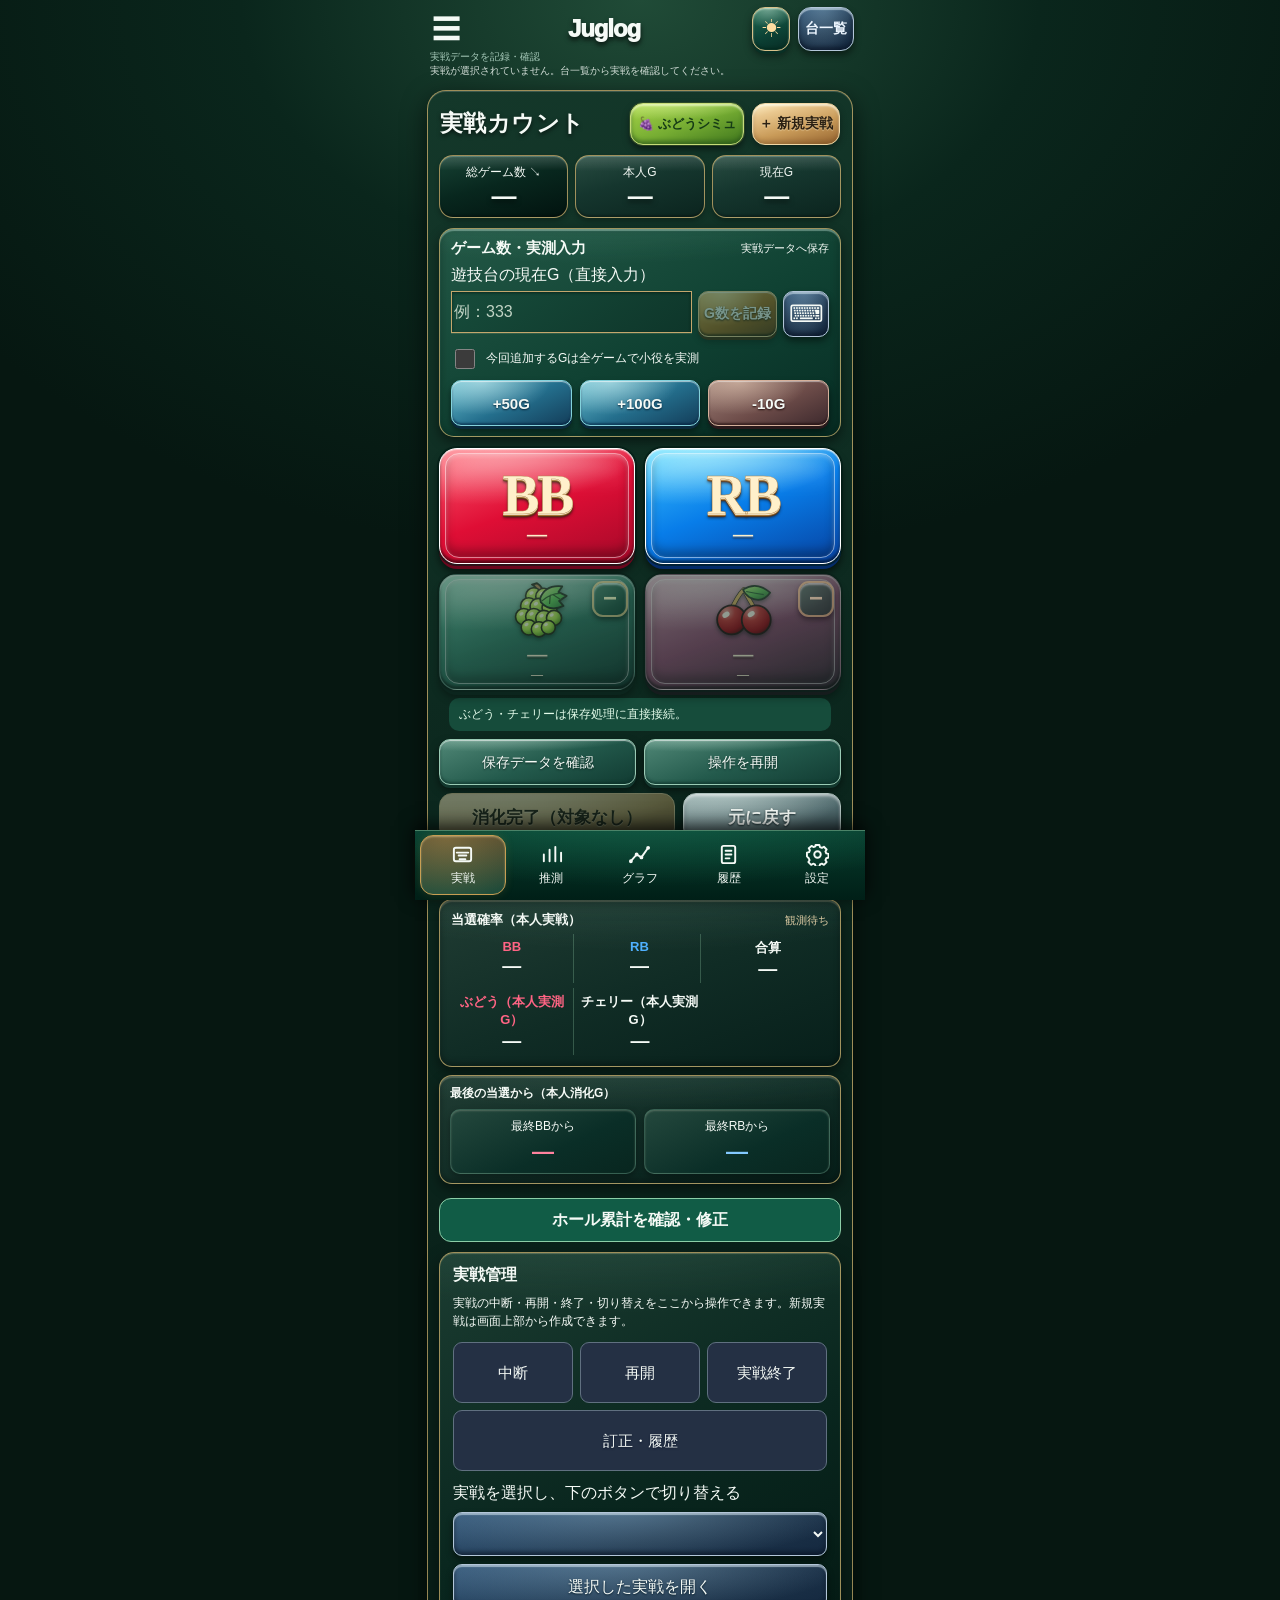
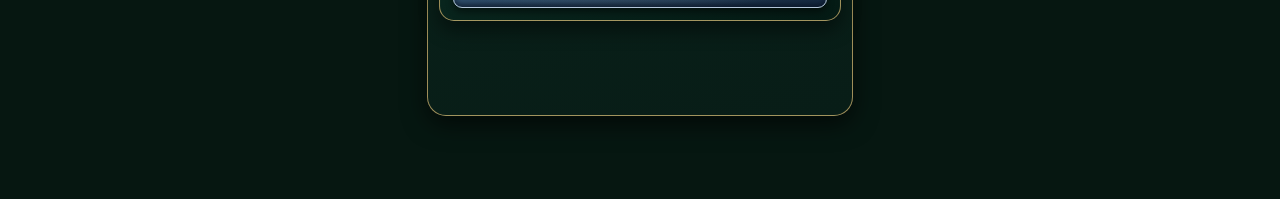
==== commit fb48f5a4: "Add files via upload" ====
--- a/index.html
+++ b/index.html
@@ -1,7 +1,7 @@
 <!DOCTYPE html>
 
 <html lang="ja" data-theme="dark"><head><link rel="manifest" href="manifest.webmanifest"/><link rel="apple-touch-icon" href="icon-192.png"/><meta name="apple-mobile-web-app-capable" content="yes"/><meta name="apple-mobile-web-app-status-bar-style" content="default"/><meta charset="utf-8"/><meta content="width=device-width,initial-scale=1,viewport-fit=cover" name="viewport"/><meta content="#00251b" name="theme-color"/><title>Juglog｜実戦記録</title><style>
-:root{color-scheme:dark;font-family:-apple-system,BlinkMacSystemFont,'Hiragino Kaku Gothic ProN','Yu Gothic',sans-serif;color:#f5e1b7;font-variant-numeric:tabular-nums}*{box-sizing:border-box}html{background:#071a14}body{margin:0;min-height:100vh;background:radial-gradient(ellipse 65% 560px at 50% 0%,#204b37 0%,#0a261c 48%,#061711 100%)}button,input{font:inherit}button{cursor:pointer;touch-action:manipulation;-webkit-tap-highlight-color:transparent}button:focus-visible,input:focus-visible{outline:2px solid #ffdf95;outline-offset:3px}.shell{margin:auto;min-height:100dvh;padding-bottom:calc(83px + env(safe-area-inset-bottom))}.ios-status{height:32px;padding:5px 16px 0;display:flex;justify-content:space-between;align-items:center;font-size:15px;font-weight:760}.signal{font-size:12px;letter-spacing:1px}.header{height:49px;display:grid;align-items:center;padding:0 13px}.menu{font-size:29px;color:#f5e1b7;border:0;background:none;line-height:1;text-align:left;padding:6px}.logo{text-align:center;font-size:24px;letter-spacing:-.045em;font-weight:950;text-shadow:0 3px 5px #000b;white-space:nowrap}.logo em{font-style:normal;font-size:19px;color:#b9ffbf;letter-spacing:-.04em}.device{color:#edf6ff;font-weight:700;font-size:14px;border:1px solid #b3c6d9;border-radius:13px;min-height:40px;background:radial-gradient(ellipse at 45% -15%,#b0d9ef58,transparent 80%),linear-gradient(160deg,#345778,#213950 55%,#14283f);box-shadow:inset 0 2px 1px #e6f6ff88,inset 0 -3px 4px #0610219e,0 4px 7px #0007}.micro{padding:0 15px 5px;font-size:10px;color:#a5c8b8}.micro b{font-weight:550;color:#d2ddd7}.board{margin:7px 12px 0;padding:12px 11px 11px;border-radius:19px;border:1px solid #70bc9b9c;background:radial-gradient(ellipse 140% 38% at 45% -15%,#227c5980,transparent 84%),linear-gradient(135deg,#063b2b,#022e23 58%,#02261c);box-shadow:inset 0 1px 0 #c9ffe066,inset 0 0 0 1px #001a1299,0 8px 24px #000a}html[data-theme="dark"] #panel-play.board{background:linear-gradient(165deg,#14382a 0%,#0b261d 45%,#081d17 100%);box-shadow:inset 0 1px rgba(255,255,255,.17),0 8px 24px rgba(0,0,0,.62)}.heading{display:flex;align-items:center;justify-content:space-between;margin:0 1px 9px}.heading h1{font-size:23px;letter-spacing:.02em;line-height:1;margin:0;font-weight:900;text-shadow:0 2px 4px #000a}.pill{font-size:12px;color:#effff5;padding:5px 13px;border-radius:30px;border:1px solid #70bd9a77;background:linear-gradient(#14573f,#0a392c);box-shadow:inset 0 1px 0 #d1ffe93a}.statline{display:grid;grid-template-columns:repeat(3,minmax(0,1fr));gap:6px}.stat{border-radius:14px;border:1px solid #719e8b;display:flex;flex-direction:column;align-items:center;justify-content:center;gap:4px;background:linear-gradient(180deg,#ffffff24,transparent 25%),linear-gradient(165deg,#284c41,#15362e 42%,#0b241e);box-shadow:inset 0 1px 1px #d5ffee42,inset 0 -2px 2px #0004,0 3px 5px #0004}.stat small{font-size:12px;color:#f5e1b7}.stat strong{font-weight:900;line-height:1;color:#f5e1b7;text-shadow:0 3px 5px #0008}.entry{margin-top:8px;border-radius:15px;border:1px solid #73b89591;padding:9px 9px 8px}.entryhead{display:flex;justify-content:space-between;align-items:center;margin-bottom:7px}.entryhead b{font-size:15px}.entryhead span{font-size:11px;color:#e1d1aa}.entrycontrols{display:grid;grid-template-columns:minmax(0,1fr) 45px 51px 57px;gap:5px}.entrycontrols input{width:100%;min-width:0;height:40px;padding:0 10px;color:#f5e1b7;border:1px solid #73a891;border-radius:10px;background:linear-gradient(#00291f,#004031);box-shadow:inset 0 3px 8px #0008;font-size:15px}.entrycontrols input::placeholder{color:#8eab9e}.action{padding:0;min-width:0;color:#f5e1b7;border-radius:10px;border:1px solid #65affc;background:radial-gradient(ellipse at 35% 0%,#5bafff78,transparent 90%),linear-gradient(155deg,#195b9e,#122c65);font-size:12px;font-weight:850;box-shadow:inset 0 1px 1px #f2fdffb6,inset 0 -2px 2px #001c3b,0 3px 5px #0008}.action.add{font-size:14px;border-color:#f2d37e;background:radial-gradient(ellipse at 35% 0%,#7dffd49c,transparent 90%),linear-gradient(150deg,#008e68,#00533f);box-shadow:inset 0 1px 1px #d8ffe3cf,inset 0 -2px 2px #003426,0 3px 5px #0008}.checkbox{display:flex;align-items:center;gap:7px;margin-top:7px;font-weight:650;font-size:11px}.checkbox input{appearance:none;flex:0 0 19px;margin:0;border:1px solid #bfcac6;border-radius:4px;background:linear-gradient(#263b35,#102720);box-shadow:inset 0 2px 3px #0008}.checkbox input:checked{background:#ead48a}.checkbox input:checked:before{content:'✓';color:#00352a;display:block;text-align:center;font-weight:900}.button-grid{margin-top:11px;display:grid;grid-template-columns:repeat(2,minmax(0,1fr));gap:11px 9px}.key{position:relative;min-width:0;height:107px;isolation:isolate;overflow:visible;padding:0;border:1px solid var(--edge);border-radius:18px;background:radial-gradient(ellipse 122% 95% at 23% -22%,var(--light),transparent 75%),linear-gradient(160deg,var(--top) 0%,var(--mid) 49%,var(--bottom) 100%);box-shadow:inset 0 1px 1px #fff9,inset 0 -3px 3px #0008,0 0 0 2px #001c1499,0 5px 0 var(--base),0 8px 8px #0009;text-shadow:0 3px 4px #0008;color:#f5e1b7}.key:before{position:absolute;content:'';inset:4px 5px 5px;border-radius:14px;border:1px solid #ffffffa3;box-shadow:inset 0 3px 5px #ffffff77,inset 0 -7px 10px #0004;pointer-events:none}.key:after{position:absolute;content:'';top:5px;left:9px;right:9px;height:35%;border-radius:50% 50% 30% 30%;background:linear-gradient(#fff6,transparent);filter:blur(7px);pointer-events:none}.key.bb{--top:#ff596e;--mid:#df0e35;--bottom:#a40929;--edge:#ff96a0;--light:#ffbfc0;--base:#6b061d}.key.rb{--top:#3dc4ff;--mid:#087de9;--bottom:#07419f;--edge:#69cfff;--light:#c4ffff;--base:#032b69}.key.grape{--top:#48dbad;--mid:#17886a;--bottom:#063d36;--edge:#b9a77e;--light:#ceffe5;--base:#02251c}.key.cherry{--top:#e996b9;--mid:#a8477d;--bottom:#40243d;--edge:#c7ac8b;--light:#ffdeec;--base:#231120}.key .symbol{display:block;position:absolute;left:0;right:0;top:23px;font-size:49px;font-weight:950;letter-spacing:-2px;line-height:1}.key .fruit{height:67px;width:95px;position:absolute;top:10px;left:50%;transform:translateX(-50%);filter:drop-shadow(0 3px 3px #00231a71)}.key .count{position:absolute;left:0;right:0;bottom:9px;font-weight:850;line-height:1.1}.key .count.sep{letter-spacing:0}.key .count i{font-style:normal;font-weight:450;opacity:.9}.cancel{position:absolute;z-index:3;border:2px solid #f4f7f4;border-radius:11px;color:#f5e1b7;background:linear-gradient(150deg,#455050,#142021 55%,#060d0f);font-size:25px;font-weight:800;line-height:1;padding:0 0 4px}.key:active{transform:translateY(2px)}.key:active .cancel{transform:translateY(-2px)}.settlement{display:grid;gap:7px;margin-top:12px}.smallstat{height:61px;border-radius:13px;border:1px solid #78ae938a;background:linear-gradient(155deg,#155b43,#042e24);box-shadow:inset 0 1px 1px #d7ffe74f,0 3px 6px #0007;display:flex;flex-direction:column;align-items:center;justify-content:center;gap:2px}.smallstat span{color:#cee0d6;white-space:nowrap}.smallstat strong{font-size:25px;line-height:1;font-weight:900}.complete{min-width:0;border-radius:13px;border:1px solid #ffeeb1;background:radial-gradient(ellipse at 30% -20%,#fffde7,transparent 78%),linear-gradient(#ffe894,#e8b44e);color:#162214;font-size:17px;font-weight:950;text-shadow:0 1px #fff6;box-shadow:inset 0 2px 3px #ffffffbc,inset 0 -3px 4px #91672a7d,0 4px 6px #0007}.rates{margin-top:9px;padding:9px 9px 8px;border:1px solid #65877475;border-radius:13px}.rates-top{display:flex;justify-content:space-between;align-items:baseline;gap:5px}.rates-top b{font-size:13px}.rates-top span{font-size:11px;color:#dfcda5}.rategrid{display:grid;grid-template-columns:repeat(3,minmax(0,1fr));margin-top:5px}.rate{text-align:center;font-size:13px;font-weight:800;border-right:1px solid #87be9c52}.rate:first-child{color:#ff6484}.rate:nth-child(2){color:#4fb0ff}.rate:last-child{border:0;color:#f5e1b7}.rate strong{display:block;margin-top:2px;font-size:19px;color:#f5e1b7;line-height:1}.footnote{margin:5px 0 0;text-align:center;font-size:9px;letter-spacing:.05em;color:#80b3a0}.bottom{position:fixed;bottom:0;left:50%;transform:translateX(-50%);width:min(100%,450px);height:calc(70px + env(safe-area-inset-bottom));padding:4px 5px env(safe-area-inset-bottom);display:grid;grid-template-columns:repeat(5,minmax(0,1fr));gap:3px;border-top:1px solid #7bc39b9c;background:radial-gradient(ellipse 80% 120% at 50% -40%,#1a7054b2,transparent),linear-gradient(#073c2d,#001f17);box-shadow:0 -4px 17px #000c;z-index:10}.bottom button{color:#f5e1b7;border:1px solid transparent;border-radius:13px;background:transparent;display:flex;flex-direction:column;gap:4px;align-items:center;justify-content:center;padding:2px;font-size:12px}.bottom svg{width:23px;height:23px}.bottom button.selected{border-color:#c79e53;color:#f5e1b7;background:radial-gradient(ellipse at 30% 0%,#c19d565e,transparent),linear-gradient(#544b2e,#164839);box-shadow:inset 0 1px 2px #ffe5ad6f,0 0 8px #b58d332d}@media(max-width:374px){.board{margin-left:9px;margin-right:9px;padding:10px 9px}.logo em{font-size:17px}.entryhead span{font-size:10px}.checkbox{font-size:10px}.entrycontrols{grid-template-columns:minmax(0,1fr) 42px 47px 52px;gap:4px}.key{height:101px}.key .count{font-size:16px}.complete{font-size:15px}}@media(max-height:780px){.ios-status{height:26px}.header{height:44px}.board{padding-top:9px;padding-bottom:8px}.stat{height:58px}.entry{padding-top:7px;padding-bottom:6px}.key{height:96px}.key .fruit{height:63px}.button-grid{margin-top:8px;row-gap:9px}.settlement{margin-top:9px}.smallstat{height:55px}.rates{margin-top:7px;padding-top:7px;padding-bottom:7px}}@media(prefers-reduced-motion:reduce){}
+:root{color-scheme:dark;font-family:-apple-system,BlinkMacSystemFont,'Hiragino Kaku Gothic ProN','Yu Gothic',sans-serif;color:#f5faf6;font-variant-numeric:tabular-nums}*{box-sizing:border-box}html{background:#071a14}body{margin:0;min-height:100vh;background:radial-gradient(ellipse 65% 560px at 50% 0%,#204b37 0%,#0a261c 48%,#061711 100%)}button,input{font:inherit}button{cursor:pointer;touch-action:manipulation;-webkit-tap-highlight-color:transparent}button:focus-visible,input:focus-visible{outline:2px solid #ffdf95;outline-offset:3px}.shell{margin:auto;min-height:100dvh;padding-bottom:calc(83px + env(safe-area-inset-bottom))}.ios-status{height:32px;padding:5px 16px 0;display:flex;justify-content:space-between;align-items:center;font-size:15px;font-weight:760}.signal{font-size:12px;letter-spacing:1px}.header{height:49px;display:grid;align-items:center;padding:0 13px}.menu{font-size:29px;color:#f5faf6;border:0;background:none;line-height:1;text-align:left;padding:6px}.logo{text-align:center;font-size:24px;letter-spacing:-.045em;font-weight:950;text-shadow:0 3px 5px #000b;white-space:nowrap}.logo em{font-style:normal;font-size:19px;color:#b9ffbf;letter-spacing:-.04em}.device{color:#edf6ff;font-weight:700;font-size:14px;border:1px solid #b3c6d9;border-radius:13px;min-height:40px;background:radial-gradient(ellipse at 45% -15%,#b0d9ef58,transparent 80%),linear-gradient(160deg,#345778,#213950 55%,#14283f);box-shadow:inset 0 2px 1px #e6f6ff88,inset 0 -3px 4px #0610219e,0 4px 7px #0007}.micro{padding:0 15px 5px;font-size:10px;color:#a5c8b8}.micro b{font-weight:550;color:#d2ddd7}.board{margin:7px 12px 0;padding:12px 11px 11px;border-radius:19px;border:1px solid #70bc9b9c;background:radial-gradient(ellipse 140% 38% at 45% -15%,#227c5980,transparent 84%),linear-gradient(135deg,#063b2b,#022e23 58%,#02261c);box-shadow:inset 0 1px 0 #c9ffe066,inset 0 0 0 1px #001a1299,0 8px 24px #000a}html[data-theme="dark"] #panel-play.board{background:linear-gradient(165deg,#14382a 0%,#0b261d 45%,#081d17 100%);box-shadow:inset 0 1px rgba(255,255,255,.17),0 8px 24px rgba(0,0,0,.62)}.heading{display:flex;align-items:center;justify-content:space-between;margin:0 1px 9px}.heading h1{font-size:23px;letter-spacing:.02em;line-height:1;margin:0;font-weight:900;text-shadow:0 2px 4px #000a}.pill{font-size:12px;color:#effff5;padding:5px 13px;border-radius:30px;border:1px solid #70bd9a77;background:linear-gradient(#14573f,#0a392c);box-shadow:inset 0 1px 0 #d1ffe93a}.statline{display:grid;grid-template-columns:repeat(3,minmax(0,1fr));gap:6px}.stat{border-radius:14px;border:1px solid #719e8b;display:flex;flex-direction:column;align-items:center;justify-content:center;gap:4px;background:linear-gradient(180deg,#ffffff24,transparent 25%),linear-gradient(165deg,#284c41,#15362e 42%,#0b241e);box-shadow:inset 0 1px 1px #d5ffee42,inset 0 -2px 2px #0004,0 3px 5px #0004}.stat small{font-size:12px;color:#f5faf6}.stat strong{font-weight:900;line-height:1;color:#f5faf6;text-shadow:0 3px 5px #0008}.entry{margin-top:8px;border-radius:15px;border:1px solid #73b89591;padding:9px 9px 8px}.entryhead{display:flex;justify-content:space-between;align-items:center;margin-bottom:7px}.entryhead b{font-size:15px}.entryhead span{font-size:11px;color:#f5faf6}.entrycontrols{display:grid;grid-template-columns:minmax(0,1fr) 45px 51px 57px;gap:5px}.entrycontrols input{width:100%;min-width:0;height:40px;padding:0 10px;color:#f5faf6;border:1px solid #73a891;border-radius:10px;background:linear-gradient(#00291f,#004031);box-shadow:inset 0 3px 8px #0008;font-size:15px}.entrycontrols input::placeholder{color:#8eab9e}.action{padding:0;min-width:0;color:#f5faf6;border-radius:10px;border:1px solid #65affc;background:radial-gradient(ellipse at 35% 0%,#5bafff78,transparent 90%),linear-gradient(155deg,#195b9e,#122c65);font-size:12px;font-weight:850;box-shadow:inset 0 1px 1px #f2fdffb6,inset 0 -2px 2px #001c3b,0 3px 5px #0008}.action.add{font-size:14px;border-color:#f2d37e;background:radial-gradient(ellipse at 35% 0%,#7dffd49c,transparent 90%),linear-gradient(150deg,#008e68,#00533f);box-shadow:inset 0 1px 1px #d8ffe3cf,inset 0 -2px 2px #003426,0 3px 5px #0008}.checkbox{display:flex;align-items:center;gap:7px;margin-top:7px;font-weight:650;font-size:11px}.checkbox input{appearance:none;flex:0 0 19px;margin:0;border:1px solid #bfcac6;border-radius:4px;background:linear-gradient(#263b35,#102720);box-shadow:inset 0 2px 3px #0008}.checkbox input:checked{background:#ead48a}.checkbox input:checked:before{content:'✓';color:#00352a;display:block;text-align:center;font-weight:900}.button-grid{margin-top:11px;display:grid;grid-template-columns:repeat(2,minmax(0,1fr));gap:11px 9px}.key{position:relative;min-width:0;height:107px;isolation:isolate;overflow:visible;padding:0;border:1px solid var(--edge);border-radius:18px;background:radial-gradient(ellipse 122% 95% at 23% -22%,var(--light),transparent 75%),linear-gradient(160deg,var(--top) 0%,var(--mid) 49%,var(--bottom) 100%);box-shadow:inset 0 1px 1px #fff9,inset 0 -3px 3px #0008,0 0 0 2px #001c1499,0 5px 0 var(--base),0 8px 8px #0009;text-shadow:0 3px 4px #0008;color:#f5faf6}.key:before{position:absolute;content:'';inset:4px 5px 5px;border-radius:14px;border:1px solid #ffffffa3;box-shadow:inset 0 3px 5px #ffffff77,inset 0 -7px 10px #0004;pointer-events:none}.key:after{position:absolute;content:'';top:5px;left:9px;right:9px;height:35%;border-radius:50% 50% 30% 30%;background:linear-gradient(#fff6,transparent);filter:blur(7px);pointer-events:none}.key.bb{--top:#ff596e;--mid:#df0e35;--bottom:#a40929;--edge:#ff96a0;--light:#ffbfc0;--base:#6b061d}.key.rb{--top:#3dc4ff;--mid:#087de9;--bottom:#07419f;--edge:#69cfff;--light:#c4ffff;--base:#032b69}.key.grape{--top:#48dbad;--mid:#17886a;--bottom:#063d36;--edge:#b9a77e;--light:#ceffe5;--base:#02251c}.key.cherry{--top:#e996b9;--mid:#a8477d;--bottom:#40243d;--edge:#c7ac8b;--light:#ffdeec;--base:#231120}.key .symbol{display:block;position:absolute;left:0;right:0;top:23px;font-size:49px;font-weight:950;letter-spacing:-2px;line-height:1}.key .fruit{height:67px;width:95px;position:absolute;top:10px;left:50%;transform:translateX(-50%);filter:drop-shadow(0 3px 3px #00231a71)}.key .count{position:absolute;left:0;right:0;bottom:9px;font-weight:850;line-height:1.1}.key .count.sep{letter-spacing:0}.key .count i{font-style:normal;font-weight:450;opacity:.9}.cancel{position:absolute;z-index:3;border:2px solid #f4f7f4;border-radius:11px;color:#f5faf6;background:linear-gradient(150deg,#455050,#142021 55%,#060d0f);font-size:25px;font-weight:800;line-height:1;padding:0 0 4px}.key:active{transform:translateY(2px)}.key:active .cancel{transform:translateY(-2px)}.settlement{display:grid;gap:7px;margin-top:12px}.smallstat{height:61px;border-radius:13px;border:1px solid #78ae938a;background:linear-gradient(155deg,#155b43,#042e24);box-shadow:inset 0 1px 1px #d7ffe74f,0 3px 6px #0007;display:flex;flex-direction:column;align-items:center;justify-content:center;gap:2px}.smallstat span{color:#cee0d6;white-space:nowrap}.smallstat strong{font-size:25px;line-height:1;font-weight:900}.complete{min-width:0;border-radius:13px;border:1px solid #ffeeb1;background:radial-gradient(ellipse at 30% -20%,#fffde7,transparent 78%),linear-gradient(#ffe894,#e8b44e);color:#162214;font-size:17px;font-weight:950;text-shadow:0 1px #fff6;box-shadow:inset 0 2px 3px #ffffffbc,inset 0 -3px 4px #91672a7d,0 4px 6px #0007}.rates{margin-top:9px;padding:9px 9px 8px;border:1px solid #65877475;border-radius:13px}.rates-top{display:flex;justify-content:space-between;align-items:baseline;gap:5px}.rates-top b{font-size:13px}.rates-top span{font-size:11px;color:#dfcda5}.rategrid{display:grid;grid-template-columns:repeat(3,minmax(0,1fr));margin-top:5px}.rate{text-align:center;font-size:13px;font-weight:800;border-right:1px solid #87be9c52}.rate:first-child{color:#ff6484}.rate:nth-child(2){color:#4fb0ff}.rate:last-child{border:0;color:#f5faf6}.rate strong{display:block;margin-top:2px;font-size:19px;color:#f5faf6;line-height:1}.footnote{margin:5px 0 0;text-align:center;font-size:9px;letter-spacing:.05em;color:#80b3a0}.bottom{position:fixed;bottom:0;left:50%;transform:translateX(-50%);width:min(100%,450px);height:calc(70px + env(safe-area-inset-bottom));padding:4px 5px env(safe-area-inset-bottom);display:grid;grid-template-columns:repeat(5,minmax(0,1fr));gap:3px;border-top:1px solid #7bc39b9c;background:radial-gradient(ellipse 80% 120% at 50% -40%,#1a7054b2,transparent),linear-gradient(#073c2d,#001f17);box-shadow:0 -4px 17px #000c;z-index:10}.bottom button{color:#f5faf6;border:1px solid transparent;border-radius:13px;background:transparent;display:flex;flex-direction:column;gap:4px;align-items:center;justify-content:center;padding:2px;font-size:12px}.bottom svg{width:23px;height:23px}.bottom button.selected{border-color:#c79e53;color:#f5faf6;background:radial-gradient(ellipse at 30% 0%,#c19d565e,transparent),linear-gradient(#544b2e,#164839);box-shadow:inset 0 1px 2px #ffe5ad6f,0 0 8px #b58d332d}@media(max-width:374px){.board{margin-left:9px;margin-right:9px;padding:10px 9px}.logo em{font-size:17px}.entryhead span{font-size:10px}.checkbox{font-size:10px}.entrycontrols{grid-template-columns:minmax(0,1fr) 42px 47px 52px;gap:4px}.key{height:101px}.key .count{font-size:16px}.complete{font-size:15px}}@media(max-height:780px){.ios-status{height:26px}.header{height:44px}.board{padding-top:9px;padding-bottom:8px}.stat{height:58px}.entry{padding-top:7px;padding-bottom:6px}.key{height:96px}.key .fruit{height:63px}.button-grid{margin-top:8px;row-gap:9px}.settlement{margin-top:9px}.smallstat{height:55px}.rates{margin-top:7px;padding-top:7px;padding-bottom:7px}}@media(prefers-reduced-motion:reduce){}
 .key .fruit svg{display:block;width:100%;height:100%}.keywrap{position:relative;min-width:0}.keywrap .key{display:block;width:100%;text-align:center}.button-grid{row-gap:11px}.board{padding-bottom:9px}.footnote{display:none}.rates{padding-top:7px;padding-bottom:7px;background:radial-gradient(ellipse 90% 45% at 50% -15%,#7bab9b2e,transparent),linear-gradient(160deg,#203c33 0%,#102c25 53%,#071f1a);box-shadow:inset 0 2px 1px #f1e6bd3b,inset 0 -3px 6px #0005,0 5px 12px #0007}.stat{height:63px}.entry{padding-top:7px;padding-bottom:6px;background:radial-gradient(ellipse 105% 48% at 40% -23%,#8fddbd37,transparent 83%),linear-gradient(155deg,#235846 0%,#104233 54%,#072d24 100%);box-shadow:inset 0 2px 1px #e1fff15e,inset 0 -3px 9px #00170e65,0 5px 12px #0007}@media(max-width:374px){.keywrap .key{height:99px}}
 /* D07F audit remediation: preserve existing button finish */
 .entrycontrols input,.entrycontrols .action{min-height:44px}
@@ -16,7 +16,7 @@
 @media(max-width:374px){.settlement{grid-template-columns:minmax(0,1fr) minmax(0,3fr) minmax(0,3.6fr);gap:5px}.smallstat span{font-size:10px}.key .symbol{font-size:43px}.key .fruit{width:84px;left:45%}}
 @media(max-height:740px){.shell{padding-bottom:calc(88px + env(safe-area-inset-bottom))}}
 
-/* D07F companion tabs: same visual tokens, independent sample data */.shell{max-width:450px;margin-inline:auto}.content{padding:12px 13px 115px}.content .heading{margin-bottom:12px}.section-card{border:1px solid #4b9a7c86;border-radius:20px;background:linear-gradient(156deg,#104537 0%,#082e25 40%,#00251c 100%);box-shadow:inset 0 1px 1px #c2f4cf27,0 8px 19px #00100855;padding:15px;margin-bottom:12px;min-width:0}.section-title{display:flex;justify-content:space-between;align-items:center;gap:6px;margin:0 0 12px;font-weight:800;font-size:17px}.muted{color:#a2c5b9;font-size:12px}.gold{color:#f6d989}.pill2{border:1px solid #66887988;background:linear-gradient(150deg,#1b5140,#0a3128);border-radius:100px;padding:6px 10px;color:#e2f6e9;font-size:11px}.metric-grid{display:grid;grid-template-columns:repeat(3,minmax(0,1fr));gap:8px}.metric{min-width:0;text-align:center;border:1px solid #79b29b57;border-radius:14px;background:linear-gradient(135deg,#145040,#073125);padding:11px 3px}.metric small{display:block;color:#b8d7ca;font-size:11px}.metric strong{display:block;margin-top:3px;font-size:clamp(17px,5vw,23px);white-space:nowrap}.two-col{display:grid;grid-template-columns:repeat(2,minmax(0,1fr));gap:10px}.compact-row{display:flex;align-items:center;justify-content:space-between;gap:12px;padding:10px 0;border-bottom:1px solid #6ea28b33;font-size:13px}.compact-row:last-child{border-bottom:0;padding-bottom:0}.compact-row strong{font-size:16px}.seg{display:flex;gap:5px;background:#031d17;border:1px solid #447e69;border-radius:13px;padding:4px;margin-bottom:12px}.seg button{flex:1;min-height:37px;border:0;border-radius:10px;color:#b9d2c7;background:transparent;font-weight:700}.seg button.active{background:linear-gradient(160deg,#34765c,#124433);color:#f5e1b7;box-shadow:inset 0 1px #c4fbe64a}.prob-bars{display:flex;align-items:flex-end;gap:9px;height:170px;padding:18px 6px 28px;border-bottom:1px solid #71a18a61}.prob-col{display:flex;flex:1;min-width:0;position:relative;height:100%;align-items:flex-end}.prob-bar{width:100%;border-radius:8px 8px 0 0;background:linear-gradient(90deg,#1c765a,#68c79e 60%,#25765e);border:1px solid #83e4b8aa;box-shadow:0 -3px 17px #41c39c33}.prob-col:nth-child(2) .prob-bar{background:linear-gradient(90deg,#bb8b2b,#ebd17a,#b8882c);border-color:#fbe7aa}.prob-col:nth-child(3) .prob-bar{background:linear-gradient(90deg,#1e659e,#79bbef,#24649b);border-color:#b0ddff}.prob-col:nth-child(4) .prob-bar{background:linear-gradient(90deg,#a04075,#ef81b4,#a23b77);border-color:#f9abd1}.prob-col:nth-child(5) .prob-bar{background:linear-gradient(90deg,#737a80,#b8c8c0,#5a7d73)}.prob-col:nth-child(6) .prob-bar{background:linear-gradient(90deg,#a46b25,#efb65a,#96551d)}.prob-col label{position:absolute;bottom:-24px;left:0;right:0;text-align:center;color:#cae0d5;font-size:11px}.prob-col em{position:absolute;top:-16px;left:0;right:0;text-align:center;font-style:normal;font-size:10px;color:#d8eacb}.trend-svg{display:block;width:100%;height:auto}.legend{display:flex;justify-content:space-between;gap:8px;font-size:11px;color:#b6d2c3;margin-top:8px}.record{display:flex;gap:10px;padding:12px 0;border-bottom:1px solid #6ea28b30;align-items:center}.record:last-child{border:0}.record-icon{width:44px;height:44px;border:1px solid #789d8d6c;border-radius:12px;display:grid;place-items:center;font-size:13px;font-weight:900;flex:none}.record-icon.bb{color:#ffc7c6;background:#6e1724}.record-icon.rb{color:#bedfff;background:#0d3767}.record-txt{flex:1;min-width:0}.record-txt strong{font-size:14px;display:block}.record-txt span{font-size:11px;color:#a5c5b8;display:block;margin-top:4px}.record-value{text-align:right;font-size:13px;font-weight:800}.chip{font-size:11px;color:#f1d68a;background:#79602244;border:1px solid #b99c6288;border-radius:8px;padding:4px 7px}.settings-row{display:flex;gap:12px;align-items:center;justify-content:space-between;padding:14px 0;border-bottom:1px solid #64978239;font-size:14px}.settings-row:last-child{border:0}.setting-desc{display:block;font-size:11px;color:#9cbcae;margin-top:4px}.toggle{width:47px;height:28px;border:1px solid #72bd9d;border-radius:20px;background:#236c52;position:relative;flex:none}.toggle:after{content:'';position:absolute;top:3px;right:3px;background:#e1fff1;border-radius:50%;width:20px;height:20px;box-shadow:0 2px 5px #0007}.toggle.off{background:#234037;border-color:#60776a}.toggle.off:after{right:auto;left:3px}.demo-note{margin:12px 2px;color:#a5c9b9;font-size:11px}.graph-btn{background:linear-gradient(150deg,#286b51,#0c402f);color:#e8ffef;border:1px solid #79bd9b78;border-radius:11px;min-height:40px;padding:6px 13px;font-size:12px;font-weight:700}.danger-lite{color:#b1c0b9;opacity:.6}.bottom button{cursor:pointer}.bottom button:focus-visible,.seg button:focus-visible,.graph-btn:focus-visible{outline:2px solid #ffdc84;outline-offset:2px}@media(max-width:374px){.content{padding-inline:10px}.section-card{padding:12px}.section-title{font-size:16px}.metric strong{font-size:17px}}@media(prefers-reduced-motion:reduce){*{animation:none!important;transition:none!important}}
+/* D07F companion tabs: same visual tokens, independent sample data */.shell{max-width:450px;margin-inline:auto}.content{padding:12px 13px 115px}.content .heading{margin-bottom:12px}.section-card{border:1px solid #4b9a7c86;border-radius:20px;background:linear-gradient(156deg,#104537 0%,#082e25 40%,#00251c 100%);box-shadow:inset 0 1px 1px #c2f4cf27,0 8px 19px #00100855;padding:15px;margin-bottom:12px;min-width:0}.section-title{display:flex;justify-content:space-between;align-items:center;gap:6px;margin:0 0 12px;font-weight:800;font-size:17px}.muted{color:#a2c5b9;font-size:12px}.gold{color:#f5faf6}.pill2{border:1px solid #66887988;background:linear-gradient(150deg,#1b5140,#0a3128);border-radius:100px;padding:6px 10px;color:#e2f6e9;font-size:11px}.metric-grid{display:grid;grid-template-columns:repeat(3,minmax(0,1fr));gap:8px}.metric{min-width:0;text-align:center;border:1px solid #79b29b57;border-radius:14px;background:linear-gradient(135deg,#145040,#073125);padding:11px 3px}.metric small{display:block;color:#b8d7ca;font-size:11px}.metric strong{display:block;margin-top:3px;font-size:clamp(17px,5vw,23px);white-space:nowrap}.two-col{display:grid;grid-template-columns:repeat(2,minmax(0,1fr));gap:10px}.compact-row{display:flex;align-items:center;justify-content:space-between;gap:12px;padding:10px 0;border-bottom:1px solid #6ea28b33;font-size:13px}.compact-row:last-child{border-bottom:0;padding-bottom:0}.compact-row strong{font-size:16px}.seg{display:flex;gap:5px;background:#031d17;border:1px solid #447e69;border-radius:13px;padding:4px;margin-bottom:12px}.seg button{flex:1;min-height:37px;border:0;border-radius:10px;color:#b9d2c7;background:transparent;font-weight:700}.seg button.active{background:linear-gradient(160deg,#34765c,#124433);color:#f5faf6;box-shadow:inset 0 1px #c4fbe64a}.prob-bars{display:flex;align-items:flex-end;gap:9px;height:170px;padding:18px 6px 28px;border-bottom:1px solid #71a18a61}.prob-col{display:flex;flex:1;min-width:0;position:relative;height:100%;align-items:flex-end}.prob-bar{width:100%;border-radius:8px 8px 0 0;background:linear-gradient(90deg,#1c765a,#68c79e 60%,#25765e);border:1px solid #83e4b8aa;box-shadow:0 -3px 17px #41c39c33}.prob-col:nth-child(2) .prob-bar{background:linear-gradient(90deg,#bb8b2b,#ebd17a,#b8882c);border-color:#fbe7aa}.prob-col:nth-child(3) .prob-bar{background:linear-gradient(90deg,#1e659e,#79bbef,#24649b);border-color:#b0ddff}.prob-col:nth-child(4) .prob-bar{background:linear-gradient(90deg,#a04075,#ef81b4,#a23b77);border-color:#f9abd1}.prob-col:nth-child(5) .prob-bar{background:linear-gradient(90deg,#737a80,#b8c8c0,#5a7d73)}.prob-col:nth-child(6) .prob-bar{background:linear-gradient(90deg,#a46b25,#efb65a,#96551d)}.prob-col label{position:absolute;bottom:-24px;left:0;right:0;text-align:center;color:#cae0d5;font-size:11px}.prob-col em{position:absolute;top:-16px;left:0;right:0;text-align:center;font-style:normal;font-size:10px;color:#d8eacb}.trend-svg{display:block;width:100%;height:auto}.legend{display:flex;justify-content:space-between;gap:8px;font-size:11px;color:#b6d2c3;margin-top:8px}.record{display:flex;gap:10px;padding:12px 0;border-bottom:1px solid #6ea28b30;align-items:center}.record:last-child{border:0}.record-icon{width:44px;height:44px;border:1px solid #789d8d6c;border-radius:12px;display:grid;place-items:center;font-size:13px;font-weight:900;flex:none}.record-icon.bb{color:#ffc7c6;background:#6e1724}.record-icon.rb{color:#bedfff;background:#0d3767}.record-txt{flex:1;min-width:0}.record-txt strong{font-size:14px;display:block}.record-txt span{font-size:11px;color:#a5c5b8;display:block;margin-top:4px}.record-value{text-align:right;font-size:13px;font-weight:800}.chip{font-size:11px;color:#f5faf6;background:#79602244;border:1px solid #b99c6288;border-radius:8px;padding:4px 7px}.settings-row{display:flex;gap:12px;align-items:center;justify-content:space-between;padding:14px 0;border-bottom:1px solid #64978239;font-size:14px}.settings-row:last-child{border:0}.setting-desc{display:block;font-size:11px;color:#9cbcae;margin-top:4px}.toggle{width:47px;height:28px;border:1px solid #72bd9d;border-radius:20px;background:#236c52;position:relative;flex:none}.toggle:after{content:'';position:absolute;top:3px;right:3px;background:#e1fff1;border-radius:50%;width:20px;height:20px;box-shadow:0 2px 5px #0007}.toggle.off{background:#234037;border-color:#60776a}.toggle.off:after{right:auto;left:3px}.demo-note{margin:12px 2px;color:#a5c9b9;font-size:11px}.graph-btn{background:linear-gradient(150deg,#286b51,#0c402f);color:#e8ffef;border:1px solid #79bd9b78;border-radius:11px;min-height:40px;padding:6px 13px;font-size:12px;font-weight:700}.danger-lite{color:#b1c0b9;opacity:.6}.bottom button{cursor:pointer}.bottom button:focus-visible,.seg button:focus-visible,.graph-btn:focus-visible{outline:2px solid #ffdc84;outline-offset:2px}@media(max-width:374px){.content{padding-inline:10px}.section-card{padding:12px}.section-title{font-size:16px}.metric strong{font-size:17px}}@media(prefers-reduced-motion:reduce){*{animation:none!important;transition:none!important}}
 
 /* Dark five-tab design-system finish: additions only, original D07F play graphics remain */
 :root { --jc-ink:#f5faf6; --jc-muted:#c1d6ca; --jc-border:#73b89591; --jc-gold:#f5d38a; }
@@ -43,7 +43,7 @@
 /* D07F shared layout / light appearance only. Dark original unchanged. */
 .theme-switch{min-width:38px;min-height:38px;border-radius:13px;border:1px solid #d7c18a;background:radial-gradient(ellipse 90% 56% at 42% 0%,#e8fff06b,transparent 85%),linear-gradient(160deg,#236e55,#0c4336 58%,#072b24);color:#ffdda0;font-size:19px;display:inline-grid;place-items:center;margin-right:5px;box-shadow:inset 0 1px 2px #f1ffe5b0,inset 0 -2px 3px #00281abb,0 3px 0 #083025,0 5px 9px #0007}
 .header{grid-template-columns:58px 1fr 130px}.header-right{display:flex;align-items:center;justify-content:flex-end;gap:3px}
-.theme-pick{display:flex;gap:7px;justify-content:flex-end;flex-wrap:wrap}.theme-pick button{border-radius:10px;min-height:42px;padding:7px 10px;background:#104d3a;color:#f3fcf7;border:1px solid #6da58a;font-size:12px;font-weight:800}.theme-pick button[aria-pressed=true]{border-color:#e5c879;box-shadow:inset 0 0 0 1px #e5c87970;color:#ffe6a4}
+.theme-pick{display:flex;gap:7px;justify-content:flex-end;flex-wrap:wrap}.theme-pick button{border-radius:10px;min-height:42px;padding:7px 10px;background:#104d3a;color:#f3fcf7;border:1px solid #6da58a;font-size:12px;font-weight:800}.theme-pick button[aria-pressed=true]{border-color:#e5c879;box-shadow:inset 0 0 0 1px #e5c87970;color:#f5faf6}
 html[data-theme=light]{color-scheme:light;background:#eef3ec;color:#173b31}
 html[data-theme=light] body{color:#173b31;background:radial-gradient(ellipse 100% 24% at 46% -4%,#e6f4e9,transparent),linear-gradient(150deg,#edf3e9,#f9faf4 70%,#e9f1e9)}
 html[data-theme=light] .ios-status,html[data-theme=light] .signal{color:#1e4e3e}
@@ -97,7 +97,7 @@
 @media(max-width:374px){.header{grid-template-columns:42px 1fr 121px}.theme-switch{min-width:34px;min-height:36px;margin-right:2px}.logo{font-size:22px}}
 
 /* Light Green refinement: preserve dark and four colored keys */
-html[data-theme="light"] { background:#e7f0e7; }
+html[data-theme="light"] { background:#e7f0e7; --jgl-keypad-ink:#f5e1b7; }
 html[data-theme="light"] body { background:radial-gradient(ellipse 80% 390px at 49% 0%,#c3ddce 0%,#deede3 58%,transparent 100%),linear-gradient(155deg,#e6f2e9 0%,#dbece0 53%,#d0e5d7 100%); }
 html[data-theme="light"] .board { background:radial-gradient(ellipse 120% 38% at 42% -16%,#ffffff,transparent 78%),linear-gradient(154deg,#f0faf1 0%,#daeadf 65%,#d1e5d8 100%); border-color:#8caf99;box-shadow:inset 0 1px 0 #fff,0 7px 22px #1b503128; }
 html[data-theme="light"] .heading h1,html[data-theme="light"] .section-title { color:#174a31; }
@@ -134,7 +134,7 @@
 
 /* Phase 9: make backup operations disclosure identifiable as an interactive control. */
 #p8-data-tools .p8-legacy-tools{margin-top:12px}
-#p8-data-tools .p8-legacy-tools>summary{display:flex;align-items:center;justify-content:space-between;gap:12px;min-height:48px;padding:12px 14px;border:1px solid #a4c8f2;border-radius:11px;color:#f5e1b7;font-size:15px;font-weight:800;cursor:pointer;background:linear-gradient(150deg,#326c9e,#15395d);box-shadow:inset 0 1px 1px #ffffff55,0 3px 8px #0004;list-style:none;-webkit-tap-highlight-color:transparent}
+#p8-data-tools .p8-legacy-tools>summary{display:flex;align-items:center;justify-content:space-between;gap:12px;min-height:48px;padding:12px 14px;border:1px solid #a4c8f2;border-radius:11px;color:#f5faf6;font-size:15px;font-weight:800;cursor:pointer;background:linear-gradient(150deg,#326c9e,#15395d);box-shadow:inset 0 1px 1px #ffffff55,0 3px 8px #0004;list-style:none;-webkit-tap-highlight-color:transparent}
 #p8-data-tools .p8-legacy-tools>summary::-webkit-details-marker{display:none}
 #p8-data-tools .p8-legacy-tools>summary:focus-visible{outline:3px solid #ffdf95;outline-offset:3px}
 #p8-data-tools .p8-legacy-tools>summary:hover{filter:brightness(1.12)}
@@ -148,7 +148,7 @@
 /* Stage11 candidate: keep the quick-add and small-role figures visible on the main controls. */
 .quick-game-actions{display:grid;grid-template-columns:minmax(0,1.35fr) 1fr 1fr;gap:6px;margin-top:8px}
 .quick-game-actions button{min-height:42px;padding:5px 3px;font-size:13px}
-.key .key-rate{position:absolute;bottom:-1px;left:0;right:0;display:block;font-size:12px;font-weight:800;line-height:1;color:#f5e1b7;text-shadow:0 2px 3px #000}
+.key .key-rate{position:absolute;bottom:-1px;left:0;right:0;display:block;font-size:12px;font-weight:800;line-height:1;color:#f5faf6;text-shadow:0 2px 3px #000}
 .key.grape .count,.key.cherry .count{bottom:18px}
 .p8-measure{padding:12px 0 5px;margin-top:8px}
 .p8-measure input{min-height:20px}
@@ -161,18 +161,18 @@
 /* Stage11: restore P31 fruit correction control on the main D07F buttons. */
 .button-grid .keywrap{position:relative;min-width:0}
 .button-grid .keywrap>.key{width:100%}
-.button-grid .fruit-minus{position:absolute;z-index:5;right:7px;top:7px;min-width:36px;min-height:36px;border:2px solid #f4f7f4;border-radius:11px;color:#f5e1b7;background:linear-gradient(150deg,#455050,#142021 55%,#060d0f);box-shadow:inset 0 2px 2px #ffffff9c,0 3px 5px #000b;font-size:24px;font-weight:800;line-height:1;padding:0 0 3px;touch-action:manipulation}
+.button-grid .fruit-minus{position:absolute;z-index:5;right:7px;top:7px;min-width:36px;min-height:36px;border:2px solid #f4f7f4;border-radius:11px;color:#f5faf6;background:linear-gradient(150deg,#455050,#142021 55%,#060d0f);box-shadow:inset 0 2px 2px #ffffff9c,0 3px 5px #000b;font-size:24px;font-weight:800;line-height:1;padding:0 0 3px;touch-action:manipulation}
 .button-grid .fruit-minus:disabled{opacity:.5}
 
 /* 工程11: 収支・会員カードUIは一時非表示。保存/履歴は維持。 */
 .p8-ledger-panel[hidden]{display:none!important;}
 
 /* Stage 11: optional initial hall observation modal; no ledger changes. */
-#p8-hall-open{display:block;width:100%;margin:14px 0 2px;min-height:44px;color:#f5e1b7;background:#115c46;border:1px solid #8ccfa8;border-radius:12px;font-weight:750}
+#p8-hall-open{display:block;width:100%;margin:14px 0 2px;min-height:44px;color:#f5faf6;background:#115c46;border:1px solid #8ccfa8;border-radius:12px;font-weight:750}
 #p8-hall-dialog{width:min(94vw,450px);max-height:calc(100dvh - 32px);overflow:auto;overscroll-behavior:contain;margin:auto;padding:12px;border:1px solid #83c5a6;border-radius:18px;background:#053529;color:#f7fff9;box-shadow:0 18px 55px #000a}
 #p8-hall-dialog::backdrop{background:#001b14cb}
 #p8-hall-dialog .p8-hall-panel{margin:0;padding:12px 9px;border:0;box-shadow:none;background:transparent}
-#p8-hall-skip{display:block;width:100%;min-height:48px;margin-top:12px;border:1px solid #82b9a1;border-radius:11px;background:#233949;color:#f5e1b7;font-weight:700}
+#p8-hall-skip{display:block;width:100%;min-height:48px;margin-top:12px;border:1px solid #82b9a1;border-radius:11px;background:#233949;color:#f5faf6;font-weight:700}
 #p8-hall-dialog .p8-hall-fields input{font-size:16px}
 
 /* Stage 11 UX: put the one primary session-creation action above the counter. */
@@ -182,7 +182,7 @@
 html[data-theme="light"] #panel-play.board{background:radial-gradient(ellipse 120% 32% at 42% -10%,#ffffffd8,transparent 85%),linear-gradient(154deg,#f5fbf5 0%,#dceee2 60%,#d0e4d7 100%);border-color:#8caf9b;box-shadow:inset 0 1px 0 #ffffffed,inset 0 -2px 5px #799f8c22,0 10px 24px #28593c2b}
 html[data-theme="light"] #panel-play .stat-jump-total{background:radial-gradient(ellipse 95% 55% at 50% -18%,#bbf2dc69,transparent 90%),linear-gradient(160deg,#38856d 0%,#286e57 49%,#164d3c 100%);border-color:#bda46f;box-shadow:inset 0 2px 1px #e4fff6b0,inset 0 -3px 4px #0b3a2e77,0 3px 7px #274b3538;color:#fff6df}
 html[data-theme="light"] #panel-play .stat-jump-total small,html[data-theme="light"] #panel-play .stat-jump-total strong{color:#fff5df}
-</style><link rel="stylesheet" href="stage16-main.css?v=stage16-CSS-repair-C5-20261119"></head><body>
+</style><link rel="stylesheet" href="stage16-main.css?v=stage16-CSS-repair-C6-white-20261119"></head><body>
 <dialog id="jgl15-keypad-dialog" aria-label="ゲーム数テンキー"><div class="jgl15-keypad-title">現在Gを入力</div><output id="jgl15-keypad-value" aria-live="polite">—</output><div class="jgl15-keypad-grid"><button type="button" data-jgl15-digit="1">1</button><button type="button" data-jgl15-digit="2">2</button><button type="button" data-jgl15-digit="3">3</button><button type="button" data-jgl15-digit="4">4</button><button type="button" data-jgl15-digit="5">5</button><button type="button" data-jgl15-digit="6">6</button><button type="button" data-jgl15-digit="7">7</button><button type="button" data-jgl15-digit="8">8</button><button type="button" data-jgl15-digit="9">9</button><button type="button" data-jgl15-digit="C">C</button><button type="button" data-jgl15-digit="0">0</button><button type="button" data-jgl15-digit="⌫">⌫</button></div><div class="jgl15-keypad-actions"><button type="button" id="jgl15-keypad-cancel">閉じる</button><button type="button" id="jgl15-keypad-apply">入力欄に反映</button></div></dialog><div class="shell"><header class="header"><button aria-label="メニュー" class="menu" type="button">☰</button><div class="logo">Juglog</div><div class="header-right"><button aria-label="ライトテーマに切替" class="theme-switch" id="themeQuick" type="button">☀</button><button class="device" type="button">台一覧</button></div></header><div class="micro">実戦データを記録・確認<br/><b id="p31-connection">実戦データを読み込み中</b></div>
 <main aria-labelledby="tab-play" class="board tab-panel" data-tab="play" id="panel-play" role="tabpanel"><div class="heading p8-counter-heading"><h1>実戦カウント</h1><button type="button" id="jgl15-grape-open" aria-controls="jgl15-grape-panel" aria-expanded="false">🍇 ぶどうシミュ</button><button type="button" id="p8-create-session">＋ 新規実戦</button></div><section aria-label="ゲーム数" class="statline"><button type="button" class="stat stat-jump-total" id="jump-hall-total" aria-label="総ゲーム数。タップして累計ゲーム数の入力欄へ移動" title="累計ゲーム数を入力"><small>総ゲーム数 <span aria-hidden="true">↘</span></small><strong id="live-total">—</strong></button><div class="stat"><small>本人G</small><strong id="live-personal">—</strong></div><div class="stat"><small>現在G</small><strong id="live-current">—</strong></div></section><section class="entry"><div class="entryhead"><b>ゲーム数・実測入力</b><span>実戦データへ保存</span></div><div class="p8-games-form"><label for="p8-games">遊技台の現在G（直接入力）</label><div class="v122-game-entry-line"><input id="p8-games" type="tel" inputmode="numeric" pattern="[0-9]*" enterkeyhint="done" autocomplete="off" maxlength="7" aria-describedby="stage14-input-feedback" placeholder="例：333"><button class="action add" id="p8-games-submit" type="button">G数を記録</button><button type="button" id="jgl15-keypad-open" aria-label="テンキーを開く" aria-haspopup="dialog" aria-controls="jgl15-keypad-dialog">⌨</button></div><p id="stage14-input-feedback" role="status" aria-live="polite" class="stage14-input-feedback"></p><label class="p8-measure"><input id="p8-measured" type="checkbox">今回追加するGは全ゲームで小役を実測</label><div class="quick-game-actions"><button class="action" id="p8-quick50" type="button">+50G</button><button class="action" id="p8-quick100" type="button">+100G</button><button class="action" id="p8-stage14-minus10" type="button" title="直近のゲーム数記録から10Gを訂正">-10G</button></div></div></section>
 <section aria-label="4種のカウントボタン" class="button-grid"><div class="keywrap"><button class="key bb" data-p31="bbBtn" type="button"><span class="symbol">BB</span><span class="count" id="live-bb">—</span></button></div><div class="keywrap"><button class="key rb" data-p31="rbBtn" type="button"><span class="symbol">RB</span><span class="count" id="live-rb">—</span></button></div><div class="keywrap"><button class="key grape" data-p31="grapeBtn" type="button"><span class="fruit"><svg aria-hidden="true" class="fruit-icon" viewbox="0 0 112 92" xmlns="http://www.w3.org/2000/svg"><defs><radialgradient cx=".32" cy=".26" id="berry-g" r=".86"><stop stop-color="#d6ff4d"></stop><stop offset=".46" stop-color="#94ed12"></stop><stop offset=".8" stop-color="#52b300"></stop><stop offset="1" stop-color="#2c6e0c"></stop></radialgradient><lineargradient id="leaf-g" x1="0" x2="1" y1="0" y2="1"><stop stop-color="#c4ff61"></stop><stop offset=".55" stop-color="#2cda29"></stop><stop offset="1" stop-color="#097b2d"></stop></lineargradient></defs><g stroke-linejoin="round"><path d="M58 18Q55 7 48 4L56 2Q66 8 67 21" fill="#c78c40" stroke="#28301a" stroke-width="2.9"></path><circle cx="51" cy="22" fill="url(#berry-g)" r="13" stroke="#28301a" stroke-width="2.5"></circle><ellipse cx="47.3" cy="17.5" fill="#f5ffe7" opacity=".88" rx="3.6" ry="2.6" transform="rotate(-27 47.3 17.5)"></ellipse><circle cx="67" cy="23" fill="url(#berry-g)" r="13" stroke="#28301a" stroke-width="2.5"></circle><ellipse cx="63.3" cy="18.5" fill="#f5ffe7" opacity=".88" rx="3.6" ry="2.6" transform="rotate(-27 63.3 18.5)"></ellipse><circle cx="43" cy="38" fill="url(#berry-g)" r="13" stroke="#28301a" stroke-width="2.5"></circle><ellipse cx="39.3" cy="33.5" fill="#f5ffe7" opacity=".88" rx="3.6" ry="2.6" transform="rotate(-27 39.3 33.5)"></ellipse><circle cx="58" cy="39" fill="url(#berry-g)" r="13" stroke="#28301a" stroke-width="2.5"></circle><ellipse cx="54.3" cy="34.5" fill="#f5ffe7" opacity=".88" rx="3.6" ry="2.6" transform="rotate(-27 54.3 34.5)"></ellipse><circle cx="76" cy="41" fill="url(#berry-g)" r="12" stroke="#28301a" stroke-width="2.5"></circle><ellipse cx="72.3" cy="36.5" fill="#f5ffe7" opacity=".88" rx="3.4" ry="2.4" transform="rotate(-27 72.3 36.5)"></ellipse><circle cx="35" cy="55" fill="url(#berry-g)" r="13" stroke="#28301a" stroke-width="2.5"></circle><ellipse cx="31.3" cy="50.5" fill="#f5ffe7" opacity=".88" rx="3.6" ry="2.6" transform="rotate(-27 31.3 50.5)"></ellipse><circle cx="51" cy="55" fill="url(#berry-g)" r="13" stroke="#28301a" stroke-width="2.5"></circle><ellipse cx="47.3" cy="50.5" fill="#f5ffe7" opacity=".88" rx="3.6" ry="2.6" transform="rotate(-27 47.3 50.5)"></ellipse><circle cx="67" cy="58" fill="url(#berry-g)" r="13" stroke="#28301a" stroke-width="2.5"></circle><ellipse cx="63.3" cy="53.5" fill="#f5ffe7" opacity=".88" rx="3.6" ry="2.6" transform="rotate(-27 63.3 53.5)"></ellipse><circle cx="83" cy="57" fill="url(#berry-g)" r="12" stroke="#28301a" stroke-width="2.5"></circle><ellipse cx="79.3" cy="52.5" fill="#f5ffe7" opacity=".88" rx="3.4" ry="2.4" transform="rotate(-27 79.3 52.5)"></ellipse><circle cx="43" cy="72" fill="url(#berry-g)" r="12" stroke="#28301a" stroke-width="2.5"></circle><ellipse cx="39.3" cy="67.5" fill="#f5ffe7" opacity=".88" rx="3.4" ry="2.4" transform="rotate(-27 39.3 67.5)"></ellipse><circle cx="59" cy="75" fill="url(#berry-g)" r="12" stroke="#28301a" stroke-width="2.5"></circle><ellipse cx="55.3" cy="70.5" fill="#f5ffe7" opacity=".88" rx="3.4" ry="2.4" transform="rotate(-27 55.3 70.5)"></ellipse><circle cx="74" cy="72" fill="url(#berry-g)" r="11" stroke="#28301a" stroke-width="2.5"></circle><ellipse cx="70.3" cy="67.5" fill="#f5ffe7" opacity=".88" rx="3.1" ry="2.2" transform="rotate(-27 70.3 67.5)"></ellipse><path d="M61 26Q69 4 96 7L90 16L103 22L91 30L98 38Q76 48 62 32Z" fill="url(#leaf-g)" stroke="#19341d" stroke-width="2.9"></path><path d="M64 30Q77 18 93 18M77 21L76 34M81 20L94 28" fill="none" stroke="#145d13" stroke-linecap="round" stroke-width="1.9"></path></g></svg></span><span class="count" id="live-grape">—</span><span class="key-rate" id="live-grape-key-rate">—</span></button><button type="button" class="fruit-minus" data-fruit-minus="grape" aria-label="直近のぶどう記録を1回取り消す">−</button></div><div class="keywrap"><button class="key cherry" data-p31="cherryBtn" type="button"><span class="fruit"><svg aria-hidden="true" class="fruit-icon" viewbox="0 0 112 92" xmlns="http://www.w3.org/2000/svg"><defs><radialgradient cx=".31" cy=".23" id="cherry-red" r=".85"><stop stop-color="#ff9790"></stop><stop offset=".36" stop-color="#ff252b"></stop><stop offset=".78" stop-color="#d60015"></stop><stop offset="1" stop-color="#7a0010"></stop></radialgradient><lineargradient id="leaf-c" x1="0" x2="1" y1="0" y2="1"><stop stop-color="#b8ff4e"></stop><stop offset=".5" stop-color="#34cb28"></stop><stop offset="1" stop-color="#0b6e22"></stop></lineargradient></defs><g stroke-linejoin="round"><path d="M57 12Q47 22 37 45M57 12Q65 27 76 45" fill="none" stroke="#302119" stroke-linecap="round" stroke-width="7"></path><path d="M57 12Q47 22 37 45M57 12Q65 27 76 45" fill="none" stroke="#ecad35" stroke-linecap="round" stroke-width="5.2"></path><circle cx="38" cy="60" fill="url(#cherry-red)" r="23" stroke="#32181b" stroke-width="2.8"></circle><circle cx="77" cy="60" fill="url(#cherry-red)" r="23" stroke="#32181b" stroke-width="2.8"></circle><ellipse cx="29" cy="52" fill="#fff6e8" rx="6.1" ry="4.2" transform="rotate(-30 29 52)"></ellipse><ellipse cx="69" cy="51" fill="#fff6e8" rx="6" ry="4" transform="rotate(-30 69 51)"></ellipse><path d="M56 12Q78 -2 99 17Q86 35 66 24Q59 20 56 12Z" fill="url(#leaf-c)" stroke="#1d351f" stroke-width="2.7"></path><path d="M61 15Q76 18 89 20" fill="none" stroke="#11651e" stroke-width="1.8"></path></g></svg></span><span class="count" id="live-cherry">—</span><span class="key-rate" id="live-cherry-key-rate">—</span></button><button type="button" class="fruit-minus" data-fruit-minus="cherry" aria-label="直近のチェリー記録を1回取り消す">−</button></div></section>
--- a/stage16-main.css
+++ b/stage16-main.css
@@ -46,7 +46,7 @@
 /* v47: compact event correction controls */
 .p8-history-corrections{margin:12px 0;padding:10px;border:1px solid var(--line, #555);border-radius:12px;}.p8-correction-row{display:flex;align-items:center;justify-content:space-between;padding:6px 0;border-top:1px solid var(--line,#555);}.p8-correction-row span{overflow-wrap:anywhere;min-width:0;}
 
-.p8-session-switch{display:grid;}.p8-session-switch select,.p8-session-switch button{min-width:0;width:100%;padding:9px;border-radius:9px;border:1px solid #b3c6d9;background:radial-gradient(ellipse at 45% -15%,#b0d9ef58,transparent 80%),linear-gradient(160deg,#345778,#213950 55%,#14283f);color:#f5e1b7;font:inherit;box-shadow:inset 0 2px 1px #e6f6ff88,inset 0 -3px 4px #0610219e,0 4px 7px #0007;}
+.p8-session-switch{display:grid;}.p8-session-switch select,.p8-session-switch button{min-width:0;width:100%;padding:9px;border-radius:9px;border:1px solid #b3c6d9;background:radial-gradient(ellipse at 45% -15%,#b0d9ef58,transparent 80%),linear-gradient(160deg,#345778,#213950 55%,#14283f);color:#f5faf6;font:inherit;box-shadow:inset 0 2px 1px #e6f6ff88,inset 0 -3px 4px #0610219e,0 4px 7px #0007;}
 
 /* v5.1: QA interface hierarchy; gameplay actions and app storage are unchanged. */
 .p8-legacy-tools{margin-top:14px;border-top:1px solid var(--line,#749b85);padding-top:10px;}
@@ -294,10 +294,10 @@
 
 /* Read-only latest bonus gap: no change to D07F keys or existing rate cards. */
 .p8-last-gap{margin-top:8px;padding:9px 10px;border:1px solid #6fb59396;border-radius:13px;background:radial-gradient(ellipse 90% 45% at 50% -15%,#7bab9b2e,transparent),linear-gradient(160deg,#203c33 0%,#102c25 53%,#071f1a);box-shadow:inset 0 2px 1px #f1e6bd3b,inset 0 -3px 6px #0005,0 5px 12px #0007;}
-.p8-last-gap h2{font-size:12px;margin:0 0 7px;color:#f5e1b7;font-weight:800;}
+.p8-last-gap h2{font-size:12px;margin:0 0 7px;color:#f5faf6;font-weight:800;}
 .p8-last-gap-grid{display:grid;grid-template-columns:repeat(2,minmax(0,1fr));gap:8px;}
 .p8-last-gap-grid>div{border:1px solid #82b69c59;border-radius:10px;padding:8px 5px;text-align:center;min-width:0;background:linear-gradient(155deg,#24483d,#0a2e27 60%,#08261f);box-shadow:inset 0 1px 2px #f2ead03e,0 3px 7px #0005;}
-.p8-last-gap-grid span{display:block;font-size:12px;color:#f5e1b7;}
+.p8-last-gap-grid span{display:block;font-size:12px;color:#f5faf6;}
 .p8-last-gap-grid strong{display:block;margin-top:4px;font-size:22px;font-variant-numeric:tabular-nums;}
 #p8-since-bb{color:#ff829e;}#p8-since-rb{color:#83c9ff;}
 html[data-theme=light] .p8-last-gap{background:radial-gradient(ellipse 115% 57% at 36% -13%,#ffffffe6,transparent 80%),linear-gradient(155deg,#e6f3e9 0%,#c9e2d4 56%,#b7d8c6 100%);border-color:#7daa93;box-shadow:inset 0 1px 1px #fff,inset 0 -2px 3px #7fae9745,0 5px 12px #27503b32;}
@@ -307,7 +307,7 @@
 
 
 /* ===== SOURCE: phase8-hall-observation.css ===== */
-.p8-hall-panel{margin:16px 12px 0;padding:17px 15px;border:1px solid #6eaf94;border-radius:18px;background:#073b2e;color:#f5e1b7;}.p8-hall-panel h2{margin:0 0 8px;font-size:21px;}.p8-hall-panel p{font-size:13px;line-height:1.6;}.p8-hall-fields{display:grid;grid-template-columns:repeat(2,minmax(0,1fr));gap:12px;}.p8-hall-fields label{min-width:0;font-size:14px;font-weight:700;}.p8-hall-fields input{display:block;min-width:0;width:100%;margin-top:6px;min-height:47px;padding:9px;border:1px solid #90c1a4;border-radius:10px;color:#123629;background:#f4fbf5;font-size:17px;}.p8-hall-panel button{min-height:46px;margin-top:12px;padding:8px 13px;border:1px solid #eed08d;border-radius:12px;color:#173124;background:#ffe2a2;font-weight:800;}.p8-hall-panel #p8-hall-status{min-height:20px;}html[data-theme=light] .p8-hall-panel{background:#eff8ef;color:#193f32;border-color:#a3c3b0;}
+.p8-hall-panel{margin:16px 12px 0;padding:17px 15px;border:1px solid #6eaf94;border-radius:18px;background:#073b2e;color:#f5faf6;}.p8-hall-panel h2{margin:0 0 8px;font-size:21px;}.p8-hall-panel p{font-size:13px;line-height:1.6;}.p8-hall-fields{display:grid;grid-template-columns:repeat(2,minmax(0,1fr));gap:12px;}.p8-hall-fields label{min-width:0;font-size:14px;font-weight:700;}.p8-hall-fields input{display:block;min-width:0;width:100%;margin-top:6px;min-height:47px;padding:9px;border:1px solid #90c1a4;border-radius:10px;color:#123629;background:#f4fbf5;font-size:17px;}.p8-hall-panel button{min-height:46px;margin-top:12px;padding:8px 13px;border:1px solid #eed08d;border-radius:12px;color:#173124;background:#ffe2a2;font-weight:800;}.p8-hall-panel #p8-hall-status{min-height:20px;}html[data-theme=light] .p8-hall-panel{background:#eff8ef;color:#193f32;border-color:#a3c3b0;}
 
 /* ===== SOURCE: stage11-ui-repair-20261108.css ===== */
 /* Stage11 regression repairs: layout only; no storage/event changes. */
@@ -384,17 +384,17 @@
 /* Compact explicit input row; no duplicated submit button. */
 
 #panel-play .v122-game-entry-line input{min-width:0;width:100%;height:46px;min-height:46px;margin:0;font-size:16px;}
-#panel-play .v122-game-entry-line #p8-games-submit{min-height:46px;height:46px;white-space:nowrap;font-weight:800;border:1px solid #f3d29a;background:radial-gradient(ellipse at 30% 1%,#fff7cf91,transparent 55%),linear-gradient(155deg,#dfaf5b,#a66a22 54%,#613a15);box-shadow:inset 0 1px 1px #fffa,inset 0 -2px 2px #0008,0 3px 0 #42260d,0 5px 7px #0007;color:#f5e1b7;text-shadow:0 1px 2px #211208;}
+#panel-play .v122-game-entry-line #p8-games-submit{min-height:46px;height:46px;white-space:nowrap;font-weight:800;border:1px solid #f3d29a;background:radial-gradient(ellipse at 30% 1%,#fff7cf91,transparent 55%),linear-gradient(155deg,#dfaf5b,#a66a22 54%,#613a15);box-shadow:inset 0 1px 1px #fffa,inset 0 -2px 2px #0008,0 3px 0 #42260d,0 5px 7px #0007;color:#f5faf6;text-shadow:0 1px 2px #211208;}
 
 #panel-play .quick-game-actions button{min-height:46px;font-size:clamp(12px,3.5vw,15px);white-space:nowrap;padding-inline:2px;}
 
 #panel-play .quick-game-actions #p8-minus50{border-color:var(--v122-border);background:linear-gradient(145deg,#315e4f,#143a2e);color:#f0dfb9;}
 html[data-theme="light"] #panel-play .quick-game-actions #p8-minus50{background:linear-gradient(150deg,#d7eee1,#9ecbb8);border-color:#538f77;color:#174632!important;}
 /* Explicit color accessibility: no dark type on blue action buttons. */
-#panel-play #p8-quick50,#panel-play #p8-quick100{border:1px solid #83d2dc!important;background:radial-gradient(ellipse at 25% 3%,#e7ffff77,transparent 54%),linear-gradient(155deg,#6abfcf 0%,#246f8d 52%,#133d59 100%)!important;color:#f5e1b7!important;box-shadow:inset 0 1px 1px #fff9,inset 0 -2px 2px #001b3888,0 3px 0 #0a2a3d,0 5px 7px #0008;text-shadow:0 1px 2px #062438;}
+#panel-play #p8-quick50,#panel-play #p8-quick100{border:1px solid #83d2dc!important;background:radial-gradient(ellipse at 25% 3%,#e7ffff77,transparent 54%),linear-gradient(155deg,#6abfcf 0%,#246f8d 52%,#133d59 100%)!important;color:#f5faf6!important;box-shadow:inset 0 1px 1px #fff9,inset 0 -2px 2px #001b3888,0 3px 0 #0a2a3d,0 5px 7px #0008;text-shadow:0 1px 2px #062438;}
 html[data-theme="light"] #panel-play #p8-quick50,
 html[data-theme="light"] #panel-play #p8-quick100{color:#fff!important;text-shadow:0 1px 2px #143b68!important;}
-html[data-theme="dark"] #panel-play #p8-session-switch-btn{color:#f5e1b7;text-shadow:0 1px 2px #091f2b;}
+html[data-theme="dark"] #panel-play #p8-session-switch-btn{color:#f5faf6;text-shadow:0 1px 2px #091f2b;}
 html[data-theme="light"] #panel-play .p8-session-buttons button,
 html[data-theme="light"] #panel-play #p8-session-switch-btn,
 html[data-theme="light"] #panel-play .p8-session-switch select{color:#fff!important;text-shadow:none!important;}
@@ -405,17 +405,17 @@
 html[data-theme="light"] #panel-play .p8-session-buttons [data-p8-session-action="resume"]:disabled{color:#315e53!important;background:radial-gradient(ellipse 100% 40% at 25% 0%,#edf8f3a6,transparent 75%),linear-gradient(158deg,#a3cfc0,#7bb6a4 55%,#619986)!important;border-color:#7caa9b!important;opacity:.85!important;filter:saturate(.65)!important;text-shadow:none!important;box-shadow:inset 0 1px 1px #fff9,inset 0 -2px 2px #325b4b66,0 2px 0 #5a8273,0 3px 5px #123b2b33!important;cursor:not-allowed!important;}
 /* A row of three session controls; full-width correction/history below. */
 #panel-play .settlement [data-p31="quickComplete"]{border:1px solid #f1cf80;background:radial-gradient(ellipse at 30% -20%,#fff4c799,transparent 75%),linear-gradient(165deg,#f5d58d,#c59036 62%,#82531e);color:#29200f;text-shadow:0 1px #fff4ca8c;box-shadow:inset 0 2px 3px #ffffffbc,inset 0 -3px 4px #7b4d2180,0 4px 6px #0007}
-#panel-play .settlement [data-p31="undoBtn"]{border:1px solid #b0c2be;background:radial-gradient(ellipse at 28% -18%,#e0f0eb83,transparent 74%),linear-gradient(165deg,#8da5a5,#536d70 58%,#293d43);color:#f5e1b7;text-shadow:0 1px 2px #142629;box-shadow:inset 0 2px 3px #ffffff91,inset 0 -3px 4px #1b303790,0 4px 6px #0007}
+#panel-play .settlement [data-p31="undoBtn"]{border:1px solid #b0c2be;background:radial-gradient(ellipse at 28% -18%,#e0f0eb83,transparent 74%),linear-gradient(165deg,#8da5a5,#536d70 58%,#293d43);color:#f5faf6;text-shadow:0 1px 2px #142629;box-shadow:inset 0 2px 3px #ffffff91,inset 0 -3px 4px #1b303790,0 4px 6px #0007}
 #panel-play .p8-session-actions>.p8-session-buttons{grid-template-columns:repeat(3,minmax(0,1fr));gap:7px;}
 #panel-play .p8-session-actions>.p8-session-buttons button{grid-column:auto;min-width:0;min-height:61px;padding:9px 3px;white-space:nowrap;font-size:clamp(12px,3.4vw,15px);}
-#panel-play .p8-session-actions>.p8-session-buttons button:is([data-p8-session-action="pause"],[data-p8-session-action="resume"],[data-p8-session-action="close"]):not(:disabled){position:relative;isolation:isolate;overflow:hidden;border-radius:11px;min-height:61px;border:1px solid var(--edge);background:radial-gradient(ellipse 105% 52% at 23% -5%,#ffffff83,transparent 72%),linear-gradient(158deg,var(--top),var(--mid) 49%,var(--low));box-shadow:inset 0 1px 1px #fffa,inset 0 -2px 2px #0008,0 3px 0 var(--deep),0 5px 8px #0007;color:#f5e1b7;font-weight:800;text-shadow:0 1px 2px #0008}
+#panel-play .p8-session-actions>.p8-session-buttons button:is([data-p8-session-action="pause"],[data-p8-session-action="resume"],[data-p8-session-action="close"]):not(:disabled){position:relative;isolation:isolate;overflow:hidden;border-radius:11px;min-height:61px;border:1px solid var(--edge);background:radial-gradient(ellipse 105% 52% at 23% -5%,#ffffff83,transparent 72%),linear-gradient(158deg,var(--top),var(--mid) 49%,var(--low));box-shadow:inset 0 1px 1px #fffa,inset 0 -2px 2px #0008,0 3px 0 var(--deep),0 5px 8px #0007;color:#f5faf6;font-weight:800;text-shadow:0 1px 2px #0008}
 #panel-play .p8-session-actions>.p8-session-buttons [data-p8-session-action="pause"]{--top:#8d9f9e;--mid:#586c72;--low:#293a42;--deep:#19252a;--edge:#c3d0cc}
 #panel-play .p8-session-actions>.p8-session-buttons [data-p8-session-action="resume"]{--top:#85c6b8;--mid:#347e70;--low:#194d45;--deep:#103a32;--edge:#abded0}
 #panel-play .p8-session-actions>.p8-session-buttons [data-p8-session-action="close"]{--top:#b97d85;--mid:#753942;--low:#401e2b;--deep:#29131c;--edge:#d7a4a3}
-#panel-play .p8-session-actions>.p8-session-buttons button:last-child{grid-column:1/-1;color:#f5e1b7;text-shadow:0 1px 2px #101b31;}
+#panel-play .p8-session-actions>.p8-session-buttons button:last-child{grid-column:1/-1;color:#f5faf6;text-shadow:0 1px 2px #101b31;}
 /* Reconciliation controls: same row, active only when action requires it (disabled state preserves informative label). */
 #panel-play .v122-reconcile-row{display:grid;grid-template-columns:1fr 1fr;gap:8px;align-items:stretch;margin:7px 0;}
-#panel-play .v122-reconcile-row button{display:block;width:100%;max-width:none;margin:0;min-height:46px;font-size:clamp(12px,3.4vw,14px);line-height:1.2;padding:7px 2px;white-space:nowrap;color:#f5e1b7;background:radial-gradient(ellipse 105% 56% at 30% -12%,#d1eee080,transparent 70%),linear-gradient(160deg,#508776,#235a4c 52%,#113b32);border:1px solid #9acbb5;border-radius:11px;box-shadow:inset 0 1px 1px #ffffff9e,inset 0 -2px 3px #092e26a0,0 3px 0 #12382e,0 5px 8px #0008;text-shadow:0 1px 2px #102b25;}
+#panel-play .v122-reconcile-row button{display:block;width:100%;max-width:none;margin:0;min-height:46px;font-size:clamp(12px,3.4vw,14px);line-height:1.2;padding:7px 2px;white-space:nowrap;color:#f5faf6;background:radial-gradient(ellipse 105% 56% at 30% -12%,#d1eee080,transparent 70%),linear-gradient(160deg,#508776,#235a4c 52%,#113b32);border:1px solid #9acbb5;border-radius:11px;box-shadow:inset 0 1px 1px #ffffff9e,inset 0 -2px 3px #092e26a0,0 3px 0 #12382e,0 5px 8px #0008;text-shadow:0 1px 2px #102b25;}
 html[data-theme="light"] #panel-play .v122-reconcile-row button{color:#194b38!important;background:radial-gradient(ellipse 105% 54% at 29% -14%,#ffffffd9,transparent 70%),linear-gradient(160deg,#e8f5ee,#c5dfd2 56%,#9dc6b3);border-color:#73a68f;box-shadow:inset 0 1px 1px #fff,inset 0 -2px 2px #427e6366,0 3px 0 #78a58d,0 5px 7px #1b553a35;text-shadow:none!important;}
 #panel-play .v122-reconcile-row button:disabled{opacity:.64;filter:saturate(.58);cursor:not-allowed;box-shadow:inset 0 1px 2px #fff4,0 2px 3px #0003;}
 /* The history correction ledger is collapsed by default; no loss of audit/event data. */
@@ -577,7 +577,7 @@
 #panel-play .stage14-input-feedback:not(:empty){margin:3px 0 4px;min-height:0;}
 #panel-play .p8-measure{padding:3px 0;margin:0;min-height:32px;}
 #panel-play .quick-game-actions{margin-top:1px;}
-#panel-play #p8-stage14-minus10{border:1px solid #d5b09b!important;background:radial-gradient(ellipse at 25% 3%,#ffe5cc73,transparent 54%),linear-gradient(155deg,#9e8077 0%,#6d4c49 54%,#3d292d 100%)!important;color:#f5e1b7!important;box-shadow:inset 0 1px 1px #fff7,inset 0 -2px 2px #1e0c0b9c,0 3px 0 #29191b,0 5px 7px #0008;text-shadow:0 1px 2px #1e0c0b;}
+#panel-play #p8-stage14-minus10{border:1px solid #d5b09b!important;background:radial-gradient(ellipse at 25% 3%,#ffe5cc73,transparent 54%),linear-gradient(155deg,#9e8077 0%,#6d4c49 54%,#3d292d 100%)!important;color:#f5faf6!important;box-shadow:inset 0 1px 1px #fff7,inset 0 -2px 2px #1e0c0b9c,0 3px 0 #29191b,0 5px 7px #0008;text-shadow:0 1px 2px #1e0c0b;}
 html[data-theme="light"] #panel-play #p8-stage14-minus10{border-color:#a88c83!important;background:linear-gradient(155deg,#b99a90,#805d59 54%,#594047)!important;color:#fff8e9!important;}
 #panel-play #p8-stage14-minus10:focus-visible{outline:3px solid #ffe5ac;outline-offset:2px;}
 #panel-history .stage14-history-sessions-toggle{width:100%;min-height:44px;margin:-5px 0 16px;padding:10px 12px;border-radius:11px;border:1px solid #c6a96b;background:linear-gradient(150deg,#235c47,#123d32);color:#f8ebc7;font-weight:700;font-size:14px;cursor:pointer;}
@@ -601,7 +601,7 @@
 #panel-play .p8-counter-heading #p8-create-session{white-space:nowrap;min-height:42px;max-width:100%;font-size:clamp(11px,2.8vw,14px);padding-inline:6px;}
 #panel-play .v122-game-entry-line{display:grid;grid-template-columns:minmax(0,1fr) minmax(76px,auto) 46px;gap:6px;align-items:stretch;}
 #panel-play .v122-game-entry-line #p8-games-submit{width:auto;min-width:76px;padding:0 5px;font-size:clamp(11px,3vw,14px);}
-#panel-play #jgl15-keypad-open{width:46px;min-width:46px;height:46px;min-height:46px;font-size:24px;line-height:1;background:radial-gradient(ellipse at 45% -15%,#b0d9ef58,transparent 80%),linear-gradient(160deg,#345778,#213950 55%,#14283f);color:#f5e1b7;border:1px solid #b3c6d9;border-radius:10px;padding:0;box-shadow:inset 0 2px 1px #e6f6ff88,inset 0 -3px 4px #0610219e,0 4px 7px #0007;}
+#panel-play #jgl15-keypad-open{width:46px;min-width:46px;height:46px;min-height:46px;font-size:24px;line-height:1;background:radial-gradient(ellipse at 45% -15%,#b0d9ef58,transparent 80%),linear-gradient(160deg,#345778,#213950 55%,#14283f);color:var(--jgl-keypad-ink,#f5faf6);border:1px solid #b3c6d9;border-radius:10px;padding:0;box-shadow:inset 0 2px 1px #e6f6ff88,inset 0 -3px 4px #0610219e,0 4px 7px #0007;}
 #jgl15-grape-open:focus-visible,#jgl15-keypad-open:focus-visible{outline:3px solid #fff2a7;outline-offset:2px;}
 @media(max-width:374px){#panel-play .p8-counter-heading{gap:4px;}#jgl15-grape-open{padding-inline:4px;font-size:10px;}#panel-play .p8-counter-heading #p8-create-session{font-size:11px;padding-inline:4px;}#panel-play .p8-counter-heading h1{font-size:17px;}#panel-play .v122-game-entry-line{gap:4px;grid-template-columns:minmax(0,1fr) minmax(72px,auto) 44px;}#panel-play #jgl15-keypad-open{width:44px;min-width:44px;}}
 .jgl15-grape-panel{margin-top:14px;padding:14px 11px;border:1px solid #b9df6e;border-radius:15px;background:#093b2e;color:#f8fff5;scroll-margin-top:18px;}
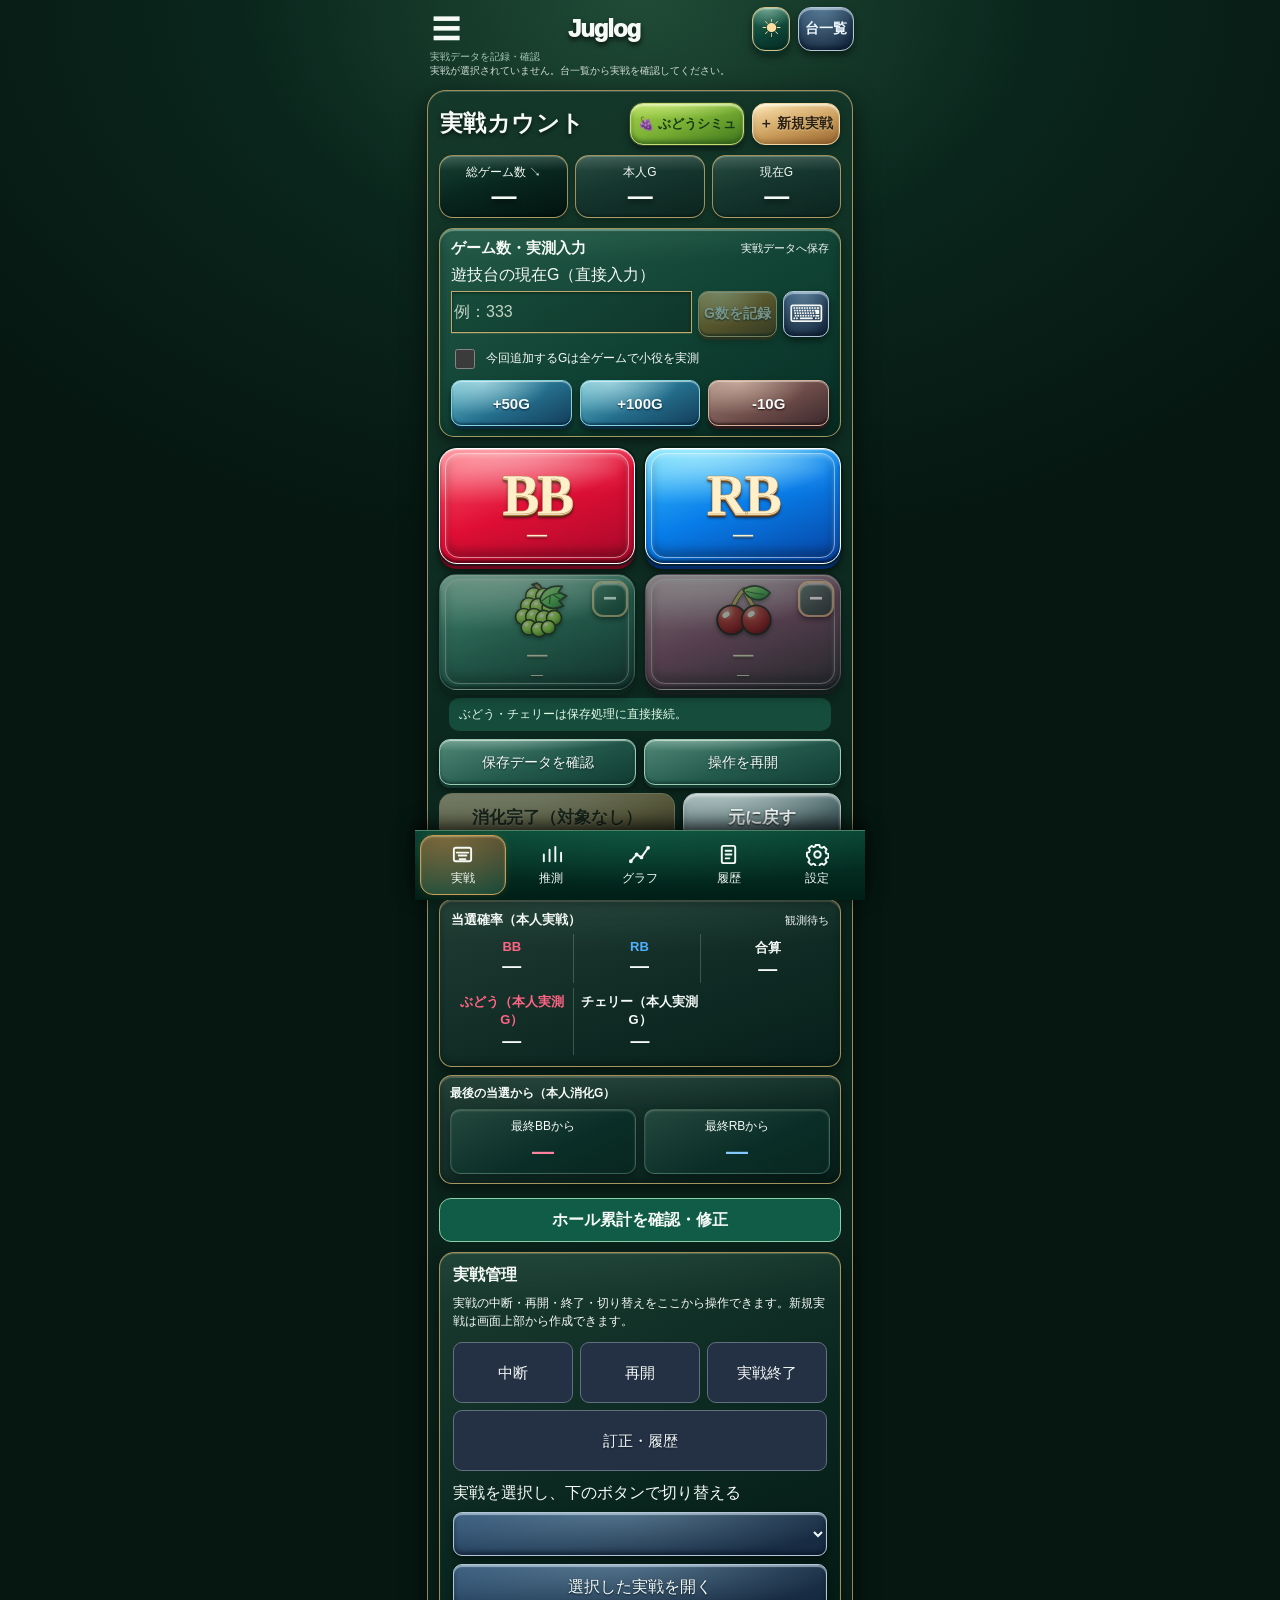
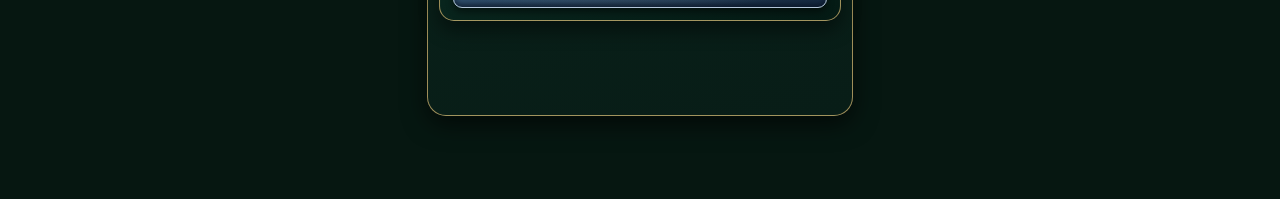
==== commit 9903a0ca: "Add files via upload" ====
--- a/index.html
+++ b/index.html
@@ -1,7 +1,7 @@
 <!DOCTYPE html>
 
 <html lang="ja" data-theme="dark"><head><link rel="manifest" href="manifest.webmanifest"/><link rel="apple-touch-icon" href="icon-192.png"/><meta name="apple-mobile-web-app-capable" content="yes"/><meta name="apple-mobile-web-app-status-bar-style" content="default"/><meta charset="utf-8"/><meta content="width=device-width,initial-scale=1,viewport-fit=cover" name="viewport"/><meta content="#00251b" name="theme-color"/><title>Juglog｜実戦記録</title><style>
-:root{color-scheme:dark;font-family:-apple-system,BlinkMacSystemFont,'Hiragino Kaku Gothic ProN','Yu Gothic',sans-serif;color:#f5faf6;font-variant-numeric:tabular-nums}*{box-sizing:border-box}html{background:#071a14}body{margin:0;min-height:100vh;background:radial-gradient(ellipse 65% 560px at 50% 0%,#204b37 0%,#0a261c 48%,#061711 100%)}button,input{font:inherit}button{cursor:pointer;touch-action:manipulation;-webkit-tap-highlight-color:transparent}button:focus-visible,input:focus-visible{outline:2px solid #ffdf95;outline-offset:3px}.shell{margin:auto;min-height:100dvh;padding-bottom:calc(83px + env(safe-area-inset-bottom))}.ios-status{height:32px;padding:5px 16px 0;display:flex;justify-content:space-between;align-items:center;font-size:15px;font-weight:760}.signal{font-size:12px;letter-spacing:1px}.header{height:49px;display:grid;align-items:center;padding:0 13px}.menu{font-size:29px;color:#f5faf6;border:0;background:none;line-height:1;text-align:left;padding:6px}.logo{text-align:center;font-size:24px;letter-spacing:-.045em;font-weight:950;text-shadow:0 3px 5px #000b;white-space:nowrap}.logo em{font-style:normal;font-size:19px;color:#b9ffbf;letter-spacing:-.04em}.device{color:#edf6ff;font-weight:700;font-size:14px;border:1px solid #b3c6d9;border-radius:13px;min-height:40px;background:radial-gradient(ellipse at 45% -15%,#b0d9ef58,transparent 80%),linear-gradient(160deg,#345778,#213950 55%,#14283f);box-shadow:inset 0 2px 1px #e6f6ff88,inset 0 -3px 4px #0610219e,0 4px 7px #0007}.micro{padding:0 15px 5px;font-size:10px;color:#a5c8b8}.micro b{font-weight:550;color:#d2ddd7}.board{margin:7px 12px 0;padding:12px 11px 11px;border-radius:19px;border:1px solid #70bc9b9c;background:radial-gradient(ellipse 140% 38% at 45% -15%,#227c5980,transparent 84%),linear-gradient(135deg,#063b2b,#022e23 58%,#02261c);box-shadow:inset 0 1px 0 #c9ffe066,inset 0 0 0 1px #001a1299,0 8px 24px #000a}html[data-theme="dark"] #panel-play.board{background:linear-gradient(165deg,#14382a 0%,#0b261d 45%,#081d17 100%);box-shadow:inset 0 1px rgba(255,255,255,.17),0 8px 24px rgba(0,0,0,.62)}.heading{display:flex;align-items:center;justify-content:space-between;margin:0 1px 9px}.heading h1{font-size:23px;letter-spacing:.02em;line-height:1;margin:0;font-weight:900;text-shadow:0 2px 4px #000a}.pill{font-size:12px;color:#effff5;padding:5px 13px;border-radius:30px;border:1px solid #70bd9a77;background:linear-gradient(#14573f,#0a392c);box-shadow:inset 0 1px 0 #d1ffe93a}.statline{display:grid;grid-template-columns:repeat(3,minmax(0,1fr));gap:6px}.stat{border-radius:14px;border:1px solid #719e8b;display:flex;flex-direction:column;align-items:center;justify-content:center;gap:4px;background:linear-gradient(180deg,#ffffff24,transparent 25%),linear-gradient(165deg,#284c41,#15362e 42%,#0b241e);box-shadow:inset 0 1px 1px #d5ffee42,inset 0 -2px 2px #0004,0 3px 5px #0004}.stat small{font-size:12px;color:#f5faf6}.stat strong{font-weight:900;line-height:1;color:#f5faf6;text-shadow:0 3px 5px #0008}.entry{margin-top:8px;border-radius:15px;border:1px solid #73b89591;padding:9px 9px 8px}.entryhead{display:flex;justify-content:space-between;align-items:center;margin-bottom:7px}.entryhead b{font-size:15px}.entryhead span{font-size:11px;color:#f5faf6}.entrycontrols{display:grid;grid-template-columns:minmax(0,1fr) 45px 51px 57px;gap:5px}.entrycontrols input{width:100%;min-width:0;height:40px;padding:0 10px;color:#f5faf6;border:1px solid #73a891;border-radius:10px;background:linear-gradient(#00291f,#004031);box-shadow:inset 0 3px 8px #0008;font-size:15px}.entrycontrols input::placeholder{color:#8eab9e}.action{padding:0;min-width:0;color:#f5faf6;border-radius:10px;border:1px solid #65affc;background:radial-gradient(ellipse at 35% 0%,#5bafff78,transparent 90%),linear-gradient(155deg,#195b9e,#122c65);font-size:12px;font-weight:850;box-shadow:inset 0 1px 1px #f2fdffb6,inset 0 -2px 2px #001c3b,0 3px 5px #0008}.action.add{font-size:14px;border-color:#f2d37e;background:radial-gradient(ellipse at 35% 0%,#7dffd49c,transparent 90%),linear-gradient(150deg,#008e68,#00533f);box-shadow:inset 0 1px 1px #d8ffe3cf,inset 0 -2px 2px #003426,0 3px 5px #0008}.checkbox{display:flex;align-items:center;gap:7px;margin-top:7px;font-weight:650;font-size:11px}.checkbox input{appearance:none;flex:0 0 19px;margin:0;border:1px solid #bfcac6;border-radius:4px;background:linear-gradient(#263b35,#102720);box-shadow:inset 0 2px 3px #0008}.checkbox input:checked{background:#ead48a}.checkbox input:checked:before{content:'✓';color:#00352a;display:block;text-align:center;font-weight:900}.button-grid{margin-top:11px;display:grid;grid-template-columns:repeat(2,minmax(0,1fr));gap:11px 9px}.key{position:relative;min-width:0;height:107px;isolation:isolate;overflow:visible;padding:0;border:1px solid var(--edge);border-radius:18px;background:radial-gradient(ellipse 122% 95% at 23% -22%,var(--light),transparent 75%),linear-gradient(160deg,var(--top) 0%,var(--mid) 49%,var(--bottom) 100%);box-shadow:inset 0 1px 1px #fff9,inset 0 -3px 3px #0008,0 0 0 2px #001c1499,0 5px 0 var(--base),0 8px 8px #0009;text-shadow:0 3px 4px #0008;color:#f5faf6}.key:before{position:absolute;content:'';inset:4px 5px 5px;border-radius:14px;border:1px solid #ffffffa3;box-shadow:inset 0 3px 5px #ffffff77,inset 0 -7px 10px #0004;pointer-events:none}.key:after{position:absolute;content:'';top:5px;left:9px;right:9px;height:35%;border-radius:50% 50% 30% 30%;background:linear-gradient(#fff6,transparent);filter:blur(7px);pointer-events:none}.key.bb{--top:#ff596e;--mid:#df0e35;--bottom:#a40929;--edge:#ff96a0;--light:#ffbfc0;--base:#6b061d}.key.rb{--top:#3dc4ff;--mid:#087de9;--bottom:#07419f;--edge:#69cfff;--light:#c4ffff;--base:#032b69}.key.grape{--top:#48dbad;--mid:#17886a;--bottom:#063d36;--edge:#b9a77e;--light:#ceffe5;--base:#02251c}.key.cherry{--top:#e996b9;--mid:#a8477d;--bottom:#40243d;--edge:#c7ac8b;--light:#ffdeec;--base:#231120}.key .symbol{display:block;position:absolute;left:0;right:0;top:23px;font-size:49px;font-weight:950;letter-spacing:-2px;line-height:1}.key .fruit{height:67px;width:95px;position:absolute;top:10px;left:50%;transform:translateX(-50%);filter:drop-shadow(0 3px 3px #00231a71)}.key .count{position:absolute;left:0;right:0;bottom:9px;font-weight:850;line-height:1.1}.key .count.sep{letter-spacing:0}.key .count i{font-style:normal;font-weight:450;opacity:.9}.cancel{position:absolute;z-index:3;border:2px solid #f4f7f4;border-radius:11px;color:#f5faf6;background:linear-gradient(150deg,#455050,#142021 55%,#060d0f);font-size:25px;font-weight:800;line-height:1;padding:0 0 4px}.key:active{transform:translateY(2px)}.key:active .cancel{transform:translateY(-2px)}.settlement{display:grid;gap:7px;margin-top:12px}.smallstat{height:61px;border-radius:13px;border:1px solid #78ae938a;background:linear-gradient(155deg,#155b43,#042e24);box-shadow:inset 0 1px 1px #d7ffe74f,0 3px 6px #0007;display:flex;flex-direction:column;align-items:center;justify-content:center;gap:2px}.smallstat span{color:#cee0d6;white-space:nowrap}.smallstat strong{font-size:25px;line-height:1;font-weight:900}.complete{min-width:0;border-radius:13px;border:1px solid #ffeeb1;background:radial-gradient(ellipse at 30% -20%,#fffde7,transparent 78%),linear-gradient(#ffe894,#e8b44e);color:#162214;font-size:17px;font-weight:950;text-shadow:0 1px #fff6;box-shadow:inset 0 2px 3px #ffffffbc,inset 0 -3px 4px #91672a7d,0 4px 6px #0007}.rates{margin-top:9px;padding:9px 9px 8px;border:1px solid #65877475;border-radius:13px}.rates-top{display:flex;justify-content:space-between;align-items:baseline;gap:5px}.rates-top b{font-size:13px}.rates-top span{font-size:11px;color:#dfcda5}.rategrid{display:grid;grid-template-columns:repeat(3,minmax(0,1fr));margin-top:5px}.rate{text-align:center;font-size:13px;font-weight:800;border-right:1px solid #87be9c52}.rate:first-child{color:#ff6484}.rate:nth-child(2){color:#4fb0ff}.rate:last-child{border:0;color:#f5faf6}.rate strong{display:block;margin-top:2px;font-size:19px;color:#f5faf6;line-height:1}.footnote{margin:5px 0 0;text-align:center;font-size:9px;letter-spacing:.05em;color:#80b3a0}.bottom{position:fixed;bottom:0;left:50%;transform:translateX(-50%);width:min(100%,450px);height:calc(70px + env(safe-area-inset-bottom));padding:4px 5px env(safe-area-inset-bottom);display:grid;grid-template-columns:repeat(5,minmax(0,1fr));gap:3px;border-top:1px solid #7bc39b9c;background:radial-gradient(ellipse 80% 120% at 50% -40%,#1a7054b2,transparent),linear-gradient(#073c2d,#001f17);box-shadow:0 -4px 17px #000c;z-index:10}.bottom button{color:#f5faf6;border:1px solid transparent;border-radius:13px;background:transparent;display:flex;flex-direction:column;gap:4px;align-items:center;justify-content:center;padding:2px;font-size:12px}.bottom svg{width:23px;height:23px}.bottom button.selected{border-color:#c79e53;color:#f5faf6;background:radial-gradient(ellipse at 30% 0%,#c19d565e,transparent),linear-gradient(#544b2e,#164839);box-shadow:inset 0 1px 2px #ffe5ad6f,0 0 8px #b58d332d}@media(max-width:374px){.board{margin-left:9px;margin-right:9px;padding:10px 9px}.logo em{font-size:17px}.entryhead span{font-size:10px}.checkbox{font-size:10px}.entrycontrols{grid-template-columns:minmax(0,1fr) 42px 47px 52px;gap:4px}.key{height:101px}.key .count{font-size:16px}.complete{font-size:15px}}@media(max-height:780px){.ios-status{height:26px}.header{height:44px}.board{padding-top:9px;padding-bottom:8px}.stat{height:58px}.entry{padding-top:7px;padding-bottom:6px}.key{height:96px}.key .fruit{height:63px}.button-grid{margin-top:8px;row-gap:9px}.settlement{margin-top:9px}.smallstat{height:55px}.rates{margin-top:7px;padding-top:7px;padding-bottom:7px}}@media(prefers-reduced-motion:reduce){}
+:root{color-scheme:dark;font-family:-apple-system,BlinkMacSystemFont,'Hiragino Kaku Gothic ProN','Yu Gothic',sans-serif;color:#f5faf6;font-variant-numeric:tabular-nums}*{box-sizing:border-box}html{background:#071a14}body{margin:0;min-height:100vh;background:radial-gradient(ellipse 65% 560px at 50% 0%,#204b37 0%,#0a261c 48%,#061711 100%)}button,input{font:inherit}button{cursor:pointer;touch-action:manipulation;-webkit-tap-highlight-color:transparent}button:focus-visible,input:focus-visible{outline:2px solid #ffdf95;outline-offset:3px}.shell{margin:auto;min-height:100dvh;padding-bottom:calc(83px + env(safe-area-inset-bottom))}.ios-status{height:32px;padding:5px 16px 0;display:flex;justify-content:space-between;align-items:center;font-size:15px;font-weight:760}.signal{font-size:12px;letter-spacing:1px}.header{height:49px;display:grid;align-items:center;padding:0 13px}.menu{font-size:29px;color:#f5faf6;border:0;background:none;line-height:1;text-align:left;padding:6px}.logo{text-align:center;font-size:24px;letter-spacing:-.045em;font-weight:950;text-shadow:0 3px 5px #000b;white-space:nowrap}.logo em{font-style:normal;font-size:19px;color:#b9ffbf;letter-spacing:-.04em}.device{color:#edf6ff;font-weight:700;font-size:14px;border:1px solid #b3c6d9;border-radius:13px;min-height:40px;background:radial-gradient(ellipse at 45% -15%,#b0d9ef58,transparent 80%),linear-gradient(160deg,#345778,#213950 55%,#14283f);box-shadow:inset 0 2px 1px #e6f6ff88,inset 0 -3px 4px #0610219e,0 4px 7px #0007}.micro{padding:0 15px 5px;font-size:10px;color:#a5c8b8}.micro b{font-weight:550;color:#d2ddd7}.board{margin:7px 12px 0;padding:12px 11px 11px;border-radius:19px;border:1px solid #70bc9b9c;background:radial-gradient(ellipse 140% 38% at 45% -15%,#227c5980,transparent 84%),linear-gradient(135deg,#063b2b,#022e23 58%,#02261c);box-shadow:inset 0 1px 0 #c9ffe066,inset 0 0 0 1px #001a1299,0 8px 24px #000a}html[data-theme="dark"] #panel-play.board{background:linear-gradient(165deg,#14382a 0%,#0b261d 45%,#081d17 100%);box-shadow:inset 0 1px rgba(255,255,255,.17),0 8px 24px rgba(0,0,0,.62)}.heading{display:flex;align-items:center;justify-content:space-between;margin:0 1px 9px}.heading h1{font-size:23px;letter-spacing:.02em;line-height:1;margin:0;font-weight:900;text-shadow:0 2px 4px #000a}.pill{font-size:12px;color:#effff5;padding:5px 13px;border-radius:30px;border:1px solid #70bd9a77;background:linear-gradient(#14573f,#0a392c);box-shadow:inset 0 1px 0 #d1ffe93a}.statline{display:grid;grid-template-columns:repeat(3,minmax(0,1fr));gap:6px}.stat{border-radius:14px;border:1px solid #719e8b;display:flex;flex-direction:column;align-items:center;justify-content:center;gap:4px;background:linear-gradient(180deg,#ffffff24,transparent 25%),linear-gradient(165deg,#284c41,#15362e 42%,#0b241e);box-shadow:inset 0 1px 1px #d5ffee42,inset 0 -2px 2px #0004,0 3px 5px #0004}.stat small{font-size:12px;color:#f5faf6}.stat strong{font-weight:900;line-height:1;color:#f5faf6;text-shadow:0 3px 5px #0008}.entry{margin-top:8px;border-radius:15px;border:1px solid #73b89591;padding:9px 9px 8px}.entryhead{display:flex;justify-content:space-between;align-items:center;margin-bottom:7px}.entryhead b{font-size:15px}.entryhead span{font-size:11px;color:#f5faf6}.entrycontrols{display:grid;grid-template-columns:minmax(0,1fr) 45px 51px 57px;gap:5px}.entrycontrols input{width:100%;min-width:0;height:40px;padding:0 10px;color:#f5faf6;border:1px solid #73a891;border-radius:10px;background:linear-gradient(#00291f,#004031);box-shadow:inset 0 3px 8px #0008;font-size:15px}.entrycontrols input::placeholder{color:#8eab9e}.action{padding:0;min-width:0;color:#f5faf6;border-radius:10px;border:1px solid #65affc;background:radial-gradient(ellipse at 35% 0%,#5bafff78,transparent 90%),linear-gradient(155deg,#195b9e,#122c65);font-size:12px;font-weight:850;box-shadow:inset 0 1px 1px #f2fdffb6,inset 0 -2px 2px #001c3b,0 3px 5px #0008}.action.add{font-size:14px;border-color:#f2d37e;background:radial-gradient(ellipse at 35% 0%,#7dffd49c,transparent 90%),linear-gradient(150deg,#008e68,#00533f);box-shadow:inset 0 1px 1px #d8ffe3cf,inset 0 -2px 2px #003426,0 3px 5px #0008}.checkbox{display:flex;align-items:center;gap:7px;margin-top:7px;font-weight:650;font-size:11px}.checkbox input{appearance:none;flex:0 0 19px;margin:0;border:1px solid #bfcac6;border-radius:4px;background:linear-gradient(#263b35,#102720);box-shadow:inset 0 2px 3px #0008}.checkbox input:checked{background:#ead48a}.checkbox input:checked:before{content:'✓';color:#00352a;display:block;text-align:center;font-weight:900}.button-grid{margin-top:11px;display:grid;grid-template-columns:repeat(2,minmax(0,1fr));gap:11px 9px}.key{position:relative;min-width:0;height:107px;isolation:isolate;overflow:visible;padding:0;border:1px solid var(--edge);border-radius:18px;background:radial-gradient(ellipse 122% 95% at 23% -22%,var(--light),transparent 75%),linear-gradient(160deg,var(--top) 0%,var(--mid) 49%,var(--bottom) 100%);box-shadow:inset 0 1px 1px #fff9,inset 0 -3px 3px #0008,0 0 0 2px #001c1499,0 5px 0 var(--base),0 8px 8px #0009;text-shadow:0 3px 4px #0008;color:#f5faf6}.key:before{position:absolute;content:'';inset:4px 5px 5px;border-radius:14px;border:1px solid #ffffffa3;box-shadow:inset 0 3px 5px #ffffff77,inset 0 -7px 10px #0004;pointer-events:none}.key:after{position:absolute;content:'';top:5px;left:9px;right:9px;height:35%;border-radius:50% 50% 30% 30%;background:linear-gradient(#fff6,transparent);filter:blur(7px);pointer-events:none}.key.bb{--top:#ff596e;--mid:#df0e35;--bottom:#a40929;--edge:#ff96a0;--light:#ffbfc0;--base:#6b061d}.key.rb{--top:#3dc4ff;--mid:#087de9;--bottom:#07419f;--edge:#69cfff;--light:#c4ffff;--base:#032b69}.key.grape{--top:#48dbad;--mid:#17886a;--bottom:#063d36;--edge:#b9a77e;--light:#ceffe5;--base:#02251c}.key.cherry{--top:#e996b9;--mid:#a8477d;--bottom:#40243d;--edge:#c7ac8b;--light:#ffdeec;--base:#231120}.key .symbol{display:block;position:absolute;left:0;right:0;top:23px;font-size:49px;font-weight:950;letter-spacing:-2px;line-height:1}.key .fruit{height:67px;width:95px;position:absolute;top:10px;left:50%;transform:translateX(-50%);filter:drop-shadow(0 3px 3px #00231a71)}.key .count{position:absolute;left:0;right:0;bottom:9px;font-weight:850;line-height:1.1}.key .count.sep{letter-spacing:0}.key .count i{font-style:normal;font-weight:450;opacity:.9}.cancel{position:absolute;z-index:3;border:2px solid #f4f7f4;border-radius:11px;color:#f5faf6;background:linear-gradient(150deg,#455050,#142021 55%,#060d0f);font-size:25px;font-weight:800;line-height:1;padding:0 0 4px}.key:active{transform:translateY(2px)}.key:active .cancel{transform:translateY(-2px)}.settlement{display:grid;gap:7px;margin-top:12px}.smallstat{height:61px;border-radius:13px;border:1px solid #78ae938a;background:linear-gradient(155deg,#155b43,#042e24);box-shadow:inset 0 1px 1px #d7ffe74f,0 3px 6px #0007;display:flex;flex-direction:column;align-items:center;justify-content:center;gap:2px}.smallstat span{color:#cee0d6;white-space:nowrap}.smallstat strong{font-size:25px;line-height:1;font-weight:900}.complete{min-width:0;border-radius:13px;border:1px solid #ffeeb1;background:radial-gradient(ellipse at 30% -20%,#fffde7,transparent 78%),linear-gradient(#ffe894,#e8b44e);color:#162214;font-size:17px;font-weight:950;text-shadow:0 1px #fff6;box-shadow:inset 0 2px 3px #ffffffbc,inset 0 -3px 4px #91672a7d,0 4px 6px #0007}.rates{margin-top:9px;padding:9px 9px 8px;border:1px solid #65877475;border-radius:13px}.rates-top{display:flex;justify-content:space-between;align-items:baseline;gap:5px}.rates-top b{font-size:13px}.rates-top span{font-size:11px;color:#f5faf6}.rategrid{display:grid;grid-template-columns:repeat(3,minmax(0,1fr));margin-top:5px}.rate{text-align:center;font-size:13px;font-weight:800;border-right:1px solid #87be9c52}.rate:first-child{color:#ff6484}.rate:nth-child(2){color:#4fb0ff}.rate:last-child{border:0;color:#f5faf6}.rate strong{display:block;margin-top:2px;font-size:19px;color:#f5faf6;line-height:1}.footnote{margin:5px 0 0;text-align:center;font-size:9px;letter-spacing:.05em;color:#80b3a0}.bottom{position:fixed;bottom:0;left:50%;transform:translateX(-50%);width:min(100%,450px);height:calc(70px + env(safe-area-inset-bottom));padding:4px 5px env(safe-area-inset-bottom);display:grid;grid-template-columns:repeat(5,minmax(0,1fr));gap:3px;border-top:1px solid #7bc39b9c;background:radial-gradient(ellipse 80% 120% at 50% -40%,#1a7054b2,transparent),linear-gradient(#073c2d,#001f17);box-shadow:0 -4px 17px #000c;z-index:10}.bottom button{color:#f5faf6;border:1px solid transparent;border-radius:13px;background:transparent;display:flex;flex-direction:column;gap:4px;align-items:center;justify-content:center;padding:2px;font-size:12px}.bottom svg{width:23px;height:23px}.bottom button.selected{border-color:#c79e53;color:#f5faf6;background:radial-gradient(ellipse at 30% 0%,#c19d565e,transparent),linear-gradient(#544b2e,#164839);box-shadow:inset 0 1px 2px #ffe5ad6f,0 0 8px #b58d332d}@media(max-width:374px){.board{margin-left:9px;margin-right:9px;padding:10px 9px}.logo em{font-size:17px}.entryhead span{font-size:10px}.checkbox{font-size:10px}.entrycontrols{grid-template-columns:minmax(0,1fr) 42px 47px 52px;gap:4px}.key{height:101px}.key .count{font-size:16px}.complete{font-size:15px}}@media(max-height:780px){.ios-status{height:26px}.header{height:44px}.board{padding-top:9px;padding-bottom:8px}.stat{height:58px}.entry{padding-top:7px;padding-bottom:6px}.key{height:96px}.key .fruit{height:63px}.button-grid{margin-top:8px;row-gap:9px}.settlement{margin-top:9px}.smallstat{height:55px}.rates{margin-top:7px;padding-top:7px;padding-bottom:7px}}@media(prefers-reduced-motion:reduce){}
 .key .fruit svg{display:block;width:100%;height:100%}.keywrap{position:relative;min-width:0}.keywrap .key{display:block;width:100%;text-align:center}.button-grid{row-gap:11px}.board{padding-bottom:9px}.footnote{display:none}.rates{padding-top:7px;padding-bottom:7px;background:radial-gradient(ellipse 90% 45% at 50% -15%,#7bab9b2e,transparent),linear-gradient(160deg,#203c33 0%,#102c25 53%,#071f1a);box-shadow:inset 0 2px 1px #f1e6bd3b,inset 0 -3px 6px #0005,0 5px 12px #0007}.stat{height:63px}.entry{padding-top:7px;padding-bottom:6px;background:radial-gradient(ellipse 105% 48% at 40% -23%,#8fddbd37,transparent 83%),linear-gradient(155deg,#235846 0%,#104233 54%,#072d24 100%);box-shadow:inset 0 2px 1px #e1fff15e,inset 0 -3px 9px #00170e65,0 5px 12px #0007}@media(max-width:374px){.keywrap .key{height:99px}}
 /* D07F audit remediation: preserve existing button finish */
 .entrycontrols input,.entrycontrols .action{min-height:44px}
--- a/stage16-main.css
+++ b/stage16-main.css
@@ -420,23 +420,23 @@
 #panel-play .v122-reconcile-row button:disabled{opacity:.64;filter:saturate(.58);cursor:not-allowed;box-shadow:inset 0 1px 2px #fff4,0 2px 3px #0003;}
 /* The history correction ledger is collapsed by default; no loss of audit/event data. */
 #panel-history details.v122-folded-corrections{padding:8px 12px;}
-#panel-history details.v122-folded-corrections>summary{cursor:pointer;list-style:none;min-height:46px;display:flex;align-items:center;padding:9px 12px;border-radius:9px;border:1px solid var(--v122-border);color:#efdcac;font-weight:750;}
+#panel-history details.v122-folded-corrections>summary{cursor:pointer;list-style:none;min-height:46px;display:flex;align-items:center;padding:9px 12px;border-radius:9px;border:1px solid var(--v122-border);color:#f5faf6;font-weight:750;}
 #panel-history details.v122-folded-corrections>summary::after{content:" ▾";margin-left:auto;}
 #panel-history details.v122-folded-corrections[open]>summary::after{content:" ▴";}
 html[data-theme="light"] #panel-history details.v122-folded-corrections>summary{background:#d7eadd;color:#19513c;}
-#panel-history .p8-event-toggle{color:#f0d99e;background:linear-gradient(145deg,#184838,#0c3228);border:1px solid var(--v122-border);font-weight:750;}
+#panel-history .p8-event-toggle{color:#f5faf6;background:linear-gradient(145deg,#184838,#0c3228);border:1px solid var(--v122-border);font-weight:750;}
 html[data-theme="light"] #panel-history .p8-event-toggle{color:#225d45!important;background:linear-gradient(145deg,#d9f0e2,#aed5c1)!important;border:1px solid #6a9f86;}
 html[data-theme="light"] #panel-history .p8-correction-row button{color:#154b39!important;background:#d1e8dc;border:1px solid #5f9880;}
 /* Theme-dependent checkboxes: maintain native hitboxes and checkbox checked state. */
 /* Correction buttons preserve fruit-key hues. */
-html[data-theme="dark"] .button-grid .fruit-minus{color:#f7e5b3;border-color:#c8aa70;background:linear-gradient(140deg,#255542,#09281f);}
+html[data-theme="dark"] .button-grid .fruit-minus{color:#f5faf6;border-color:#c8aa70;background:linear-gradient(140deg,#255542,#09281f);}
 html[data-theme="light"] .button-grid .fruit-minus{color:#184e3a;border-color:#4f947a;background:linear-gradient(145deg,#effaf1,#aad8c2);}
 /* Avoid theme-specific white native confirm; app-owned dialog uses nonblocking promise. */
 .v122-confirm{width:min(90vw,410px);max-height:80dvh;overflow:auto;margin:auto;border:1px solid #d5b875;border-radius:17px;background:#073d30;color:#f3f6ef;padding:20px;box-shadow:0 17px 45px #0008;}
 .v122-confirm::backdrop{background:#001b14b8;}
 .v122-confirm p{white-space:pre-line;font-size:16px;font-weight:700;line-height:1.6;margin:0 0 18px;}
 .v122-confirm-actions{display:flex;justify-content:flex-end;gap:10px;}
-.v122-confirm-actions button{min-height:46px;min-width:100px;border-radius:11px;border:1px solid #d6b876;font-size:15px;font-weight:750;background:#144e3a;color:#f0ddb0;}
+.v122-confirm-actions button{min-height:46px;min-width:100px;border-radius:11px;border:1px solid #d6b876;font-size:15px;font-weight:750;background:#144e3a;color:#f5faf6;}
 .v122-confirm-actions button:last-child{background:linear-gradient(155deg,#f9e7aa,#d3aa53);color:#133a2d;}
 html[data-theme="light"] .v122-confirm{background:#f0f8f1;color:#143f2e;border-color:#568e71;}
 html[data-theme="light"] .v122-confirm-actions button{background:#d9eee1;color:#20573f;border-color:#62967c;}
@@ -454,7 +454,7 @@
 /* ===== SOURCE: v123-refinements.css ===== */
 /* Ver.12.3: correction actions visible for latest three; safely expand in place. */
 #panel-history .v123-correction-history{padding:10px 12px;border-radius:12px;}
-#panel-history .v123-correction-history .v123-correction-toggle{display:block;width:100%;min-height:46px;padding:10px 12px;margin:0 0 12px;border:1px solid #c5a86e;border-radius:10px;background:linear-gradient(145deg,#174a3a,#0d3028);color:#f2dca8;text-align:center;font-weight:750;cursor:pointer;}
+#panel-history .v123-correction-history .v123-correction-toggle{display:block;width:100%;min-height:46px;padding:10px 12px;margin:0 0 12px;border:1px solid #c5a86e;border-radius:10px;background:linear-gradient(145deg,#174a3a,#0d3028);color:#f5faf6;text-align:center;font-weight:750;cursor:pointer;}
 #panel-history .v123-correction-history .v123-correction-toggle[hidden]{display:none;}
 #panel-history .v123-correction-history .p8-correction-row[hidden]{display:none!important;}
 html[data-theme="light"] #panel-history .v123-correction-history .v123-correction-toggle{background:linear-gradient(140deg,#deefe4,#a9d3bc);border-color:#629b7d;color:#20573f;}
@@ -580,7 +580,7 @@
 #panel-play #p8-stage14-minus10{border:1px solid #d5b09b!important;background:radial-gradient(ellipse at 25% 3%,#ffe5cc73,transparent 54%),linear-gradient(155deg,#9e8077 0%,#6d4c49 54%,#3d292d 100%)!important;color:#f5faf6!important;box-shadow:inset 0 1px 1px #fff7,inset 0 -2px 2px #1e0c0b9c,0 3px 0 #29191b,0 5px 7px #0008;text-shadow:0 1px 2px #1e0c0b;}
 html[data-theme="light"] #panel-play #p8-stage14-minus10{border-color:#a88c83!important;background:linear-gradient(155deg,#b99a90,#805d59 54%,#594047)!important;color:#fff8e9!important;}
 #panel-play #p8-stage14-minus10:focus-visible{outline:3px solid #ffe5ac;outline-offset:2px;}
-#panel-history .stage14-history-sessions-toggle{width:100%;min-height:44px;margin:-5px 0 16px;padding:10px 12px;border-radius:11px;border:1px solid #c6a96b;background:linear-gradient(150deg,#235c47,#123d32);color:#f8ebc7;font-weight:700;font-size:14px;cursor:pointer;}
+#panel-history .stage14-history-sessions-toggle{width:100%;min-height:44px;margin:-5px 0 16px;padding:10px 12px;border-radius:11px;border:1px solid #c6a96b;background:linear-gradient(150deg,#235c47,#123d32);color:#f5faf6;font-weight:700;font-size:14px;cursor:pointer;}
 html[data-theme="light"] #panel-history .stage14-history-sessions-toggle{background:linear-gradient(145deg,#dcece1,#a6ccb5);color:#20543a;border-color:#669e7d;}
 #panel-history .stage14-history-sessions-toggle[hidden],#panel-history .p8-history-session[hidden]{display:none!important;}
 
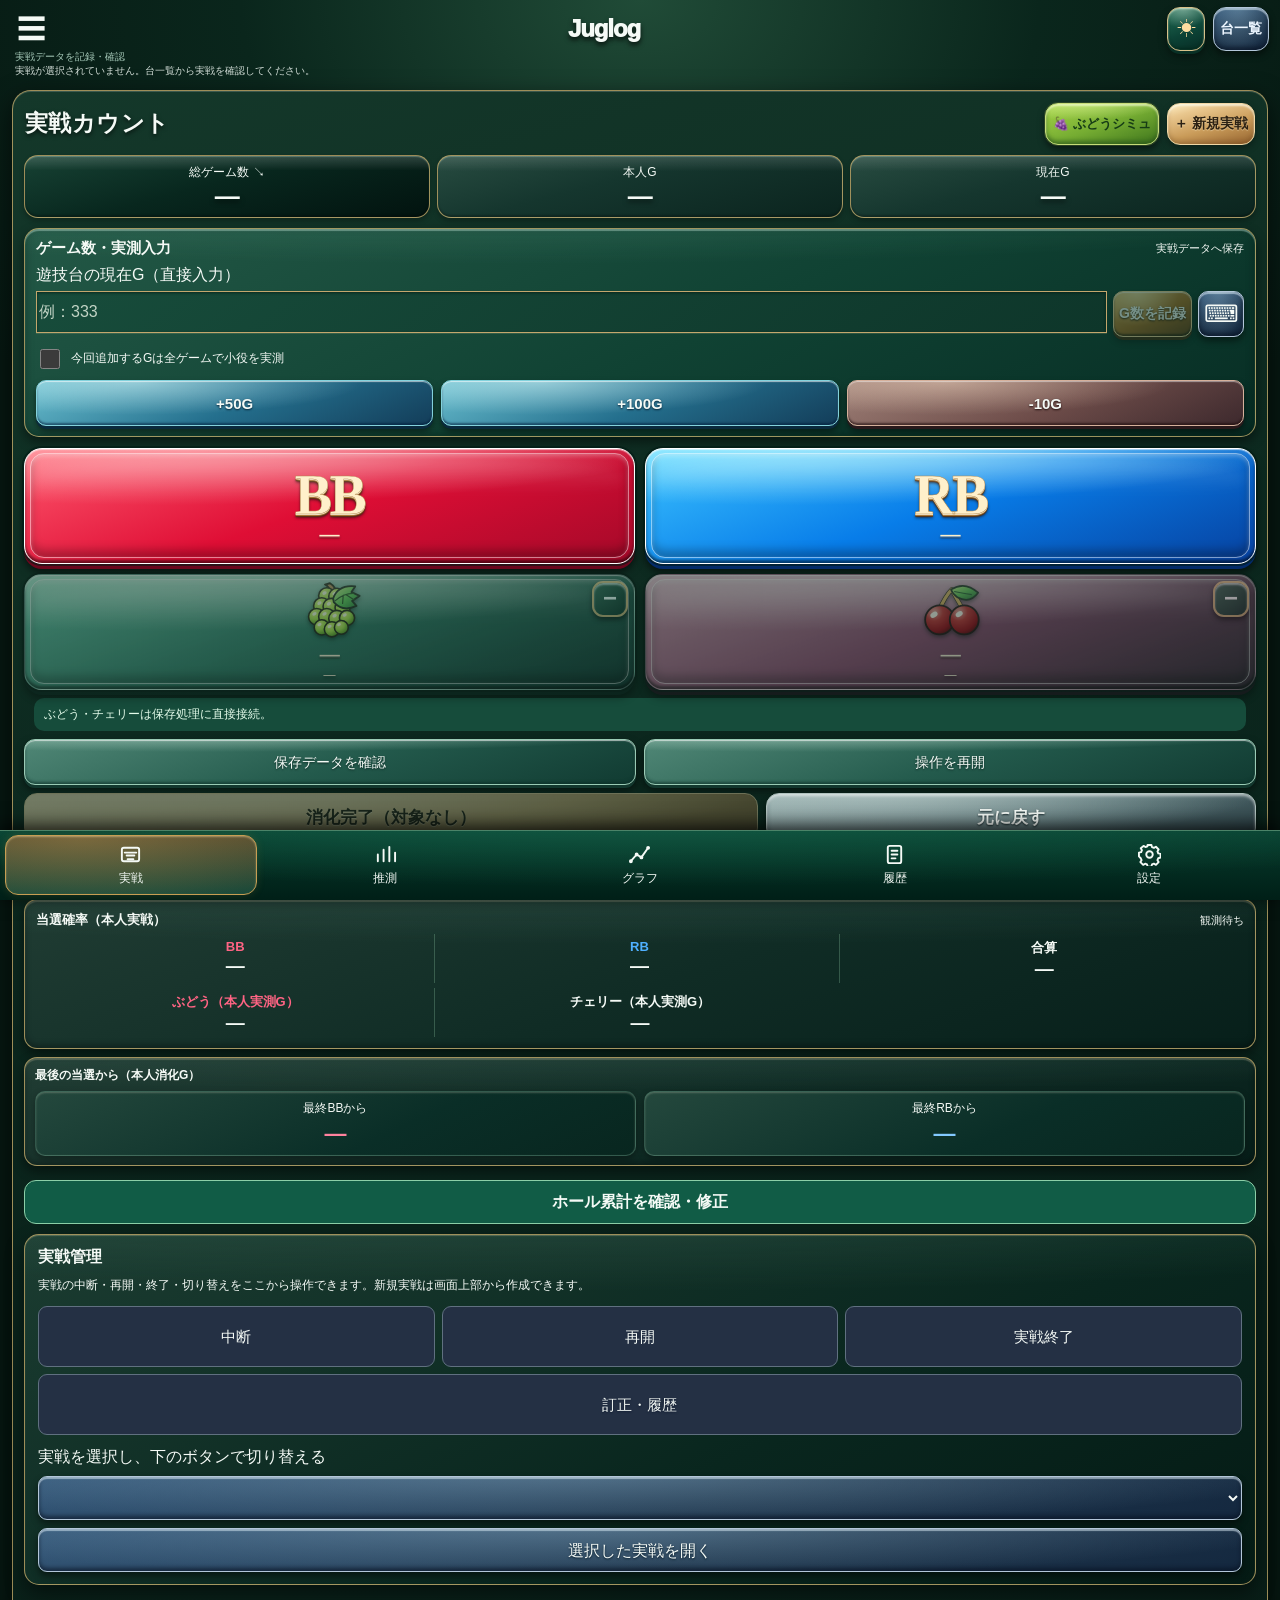
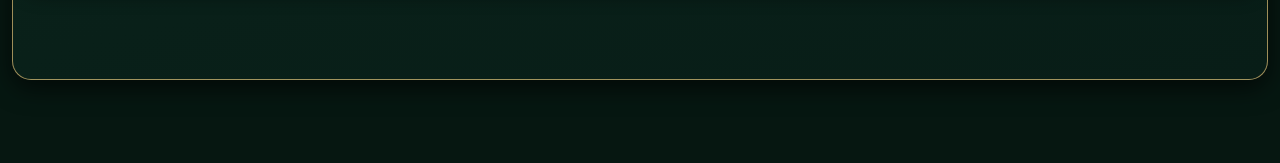
==== commit a2835088: "Stage18 A Candidate1: landscape shell width (index.html)" ====
--- a/index.html
+++ b/index.html
@@ -1,7 +1,7 @@
 <!DOCTYPE html>
 
 <html lang="ja" data-theme="dark"><head><link rel="manifest" href="manifest.webmanifest"/><link rel="apple-touch-icon" href="icon-192.png"/><meta name="apple-mobile-web-app-capable" content="yes"/><meta name="apple-mobile-web-app-status-bar-style" content="default"/><meta charset="utf-8"/><meta content="width=device-width,initial-scale=1,viewport-fit=cover" name="viewport"/><meta content="#00251b" name="theme-color"/><title>Juglog｜実戦記録</title><style>
-:root{color-scheme:dark;font-family:-apple-system,BlinkMacSystemFont,'Hiragino Kaku Gothic ProN','Yu Gothic',sans-serif;color:#f5faf6;font-variant-numeric:tabular-nums}*{box-sizing:border-box}html{background:#071a14}body{margin:0;min-height:100vh;background:radial-gradient(ellipse 65% 560px at 50% 0%,#204b37 0%,#0a261c 48%,#061711 100%)}button,input{font:inherit}button{cursor:pointer;touch-action:manipulation;-webkit-tap-highlight-color:transparent}button:focus-visible,input:focus-visible{outline:2px solid #ffdf95;outline-offset:3px}.shell{margin:auto;min-height:100dvh;padding-bottom:calc(83px + env(safe-area-inset-bottom))}.ios-status{height:32px;padding:5px 16px 0;display:flex;justify-content:space-between;align-items:center;font-size:15px;font-weight:760}.signal{font-size:12px;letter-spacing:1px}.header{height:49px;display:grid;align-items:center;padding:0 13px}.menu{font-size:29px;color:#f5faf6;border:0;background:none;line-height:1;text-align:left;padding:6px}.logo{text-align:center;font-size:24px;letter-spacing:-.045em;font-weight:950;text-shadow:0 3px 5px #000b;white-space:nowrap}.logo em{font-style:normal;font-size:19px;color:#b9ffbf;letter-spacing:-.04em}.device{color:#edf6ff;font-weight:700;font-size:14px;border:1px solid #b3c6d9;border-radius:13px;min-height:40px;background:radial-gradient(ellipse at 45% -15%,#b0d9ef58,transparent 80%),linear-gradient(160deg,#345778,#213950 55%,#14283f);box-shadow:inset 0 2px 1px #e6f6ff88,inset 0 -3px 4px #0610219e,0 4px 7px #0007}.micro{padding:0 15px 5px;font-size:10px;color:#a5c8b8}.micro b{font-weight:550;color:#d2ddd7}.board{margin:7px 12px 0;padding:12px 11px 11px;border-radius:19px;border:1px solid #70bc9b9c;background:radial-gradient(ellipse 140% 38% at 45% -15%,#227c5980,transparent 84%),linear-gradient(135deg,#063b2b,#022e23 58%,#02261c);box-shadow:inset 0 1px 0 #c9ffe066,inset 0 0 0 1px #001a1299,0 8px 24px #000a}html[data-theme="dark"] #panel-play.board{background:linear-gradient(165deg,#14382a 0%,#0b261d 45%,#081d17 100%);box-shadow:inset 0 1px rgba(255,255,255,.17),0 8px 24px rgba(0,0,0,.62)}.heading{display:flex;align-items:center;justify-content:space-between;margin:0 1px 9px}.heading h1{font-size:23px;letter-spacing:.02em;line-height:1;margin:0;font-weight:900;text-shadow:0 2px 4px #000a}.pill{font-size:12px;color:#effff5;padding:5px 13px;border-radius:30px;border:1px solid #70bd9a77;background:linear-gradient(#14573f,#0a392c);box-shadow:inset 0 1px 0 #d1ffe93a}.statline{display:grid;grid-template-columns:repeat(3,minmax(0,1fr));gap:6px}.stat{border-radius:14px;border:1px solid #719e8b;display:flex;flex-direction:column;align-items:center;justify-content:center;gap:4px;background:linear-gradient(180deg,#ffffff24,transparent 25%),linear-gradient(165deg,#284c41,#15362e 42%,#0b241e);box-shadow:inset 0 1px 1px #d5ffee42,inset 0 -2px 2px #0004,0 3px 5px #0004}.stat small{font-size:12px;color:#f5faf6}.stat strong{font-weight:900;line-height:1;color:#f5faf6;text-shadow:0 3px 5px #0008}.entry{margin-top:8px;border-radius:15px;border:1px solid #73b89591;padding:9px 9px 8px}.entryhead{display:flex;justify-content:space-between;align-items:center;margin-bottom:7px}.entryhead b{font-size:15px}.entryhead span{font-size:11px;color:#f5faf6}.entrycontrols{display:grid;grid-template-columns:minmax(0,1fr) 45px 51px 57px;gap:5px}.entrycontrols input{width:100%;min-width:0;height:40px;padding:0 10px;color:#f5faf6;border:1px solid #73a891;border-radius:10px;background:linear-gradient(#00291f,#004031);box-shadow:inset 0 3px 8px #0008;font-size:15px}.entrycontrols input::placeholder{color:#8eab9e}.action{padding:0;min-width:0;color:#f5faf6;border-radius:10px;border:1px solid #65affc;background:radial-gradient(ellipse at 35% 0%,#5bafff78,transparent 90%),linear-gradient(155deg,#195b9e,#122c65);font-size:12px;font-weight:850;box-shadow:inset 0 1px 1px #f2fdffb6,inset 0 -2px 2px #001c3b,0 3px 5px #0008}.action.add{font-size:14px;border-color:#f2d37e;background:radial-gradient(ellipse at 35% 0%,#7dffd49c,transparent 90%),linear-gradient(150deg,#008e68,#00533f);box-shadow:inset 0 1px 1px #d8ffe3cf,inset 0 -2px 2px #003426,0 3px 5px #0008}.checkbox{display:flex;align-items:center;gap:7px;margin-top:7px;font-weight:650;font-size:11px}.checkbox input{appearance:none;flex:0 0 19px;margin:0;border:1px solid #bfcac6;border-radius:4px;background:linear-gradient(#263b35,#102720);box-shadow:inset 0 2px 3px #0008}.checkbox input:checked{background:#ead48a}.checkbox input:checked:before{content:'✓';color:#00352a;display:block;text-align:center;font-weight:900}.button-grid{margin-top:11px;display:grid;grid-template-columns:repeat(2,minmax(0,1fr));gap:11px 9px}.key{position:relative;min-width:0;height:107px;isolation:isolate;overflow:visible;padding:0;border:1px solid var(--edge);border-radius:18px;background:radial-gradient(ellipse 122% 95% at 23% -22%,var(--light),transparent 75%),linear-gradient(160deg,var(--top) 0%,var(--mid) 49%,var(--bottom) 100%);box-shadow:inset 0 1px 1px #fff9,inset 0 -3px 3px #0008,0 0 0 2px #001c1499,0 5px 0 var(--base),0 8px 8px #0009;text-shadow:0 3px 4px #0008;color:#f5faf6}.key:before{position:absolute;content:'';inset:4px 5px 5px;border-radius:14px;border:1px solid #ffffffa3;box-shadow:inset 0 3px 5px #ffffff77,inset 0 -7px 10px #0004;pointer-events:none}.key:after{position:absolute;content:'';top:5px;left:9px;right:9px;height:35%;border-radius:50% 50% 30% 30%;background:linear-gradient(#fff6,transparent);filter:blur(7px);pointer-events:none}.key.bb{--top:#ff596e;--mid:#df0e35;--bottom:#a40929;--edge:#ff96a0;--light:#ffbfc0;--base:#6b061d}.key.rb{--top:#3dc4ff;--mid:#087de9;--bottom:#07419f;--edge:#69cfff;--light:#c4ffff;--base:#032b69}.key.grape{--top:#48dbad;--mid:#17886a;--bottom:#063d36;--edge:#b9a77e;--light:#ceffe5;--base:#02251c}.key.cherry{--top:#e996b9;--mid:#a8477d;--bottom:#40243d;--edge:#c7ac8b;--light:#ffdeec;--base:#231120}.key .symbol{display:block;position:absolute;left:0;right:0;top:23px;font-size:49px;font-weight:950;letter-spacing:-2px;line-height:1}.key .fruit{height:67px;width:95px;position:absolute;top:10px;left:50%;transform:translateX(-50%);filter:drop-shadow(0 3px 3px #00231a71)}.key .count{position:absolute;left:0;right:0;bottom:9px;font-weight:850;line-height:1.1}.key .count.sep{letter-spacing:0}.key .count i{font-style:normal;font-weight:450;opacity:.9}.cancel{position:absolute;z-index:3;border:2px solid #f4f7f4;border-radius:11px;color:#f5faf6;background:linear-gradient(150deg,#455050,#142021 55%,#060d0f);font-size:25px;font-weight:800;line-height:1;padding:0 0 4px}.key:active{transform:translateY(2px)}.key:active .cancel{transform:translateY(-2px)}.settlement{display:grid;gap:7px;margin-top:12px}.smallstat{height:61px;border-radius:13px;border:1px solid #78ae938a;background:linear-gradient(155deg,#155b43,#042e24);box-shadow:inset 0 1px 1px #d7ffe74f,0 3px 6px #0007;display:flex;flex-direction:column;align-items:center;justify-content:center;gap:2px}.smallstat span{color:#cee0d6;white-space:nowrap}.smallstat strong{font-size:25px;line-height:1;font-weight:900}.complete{min-width:0;border-radius:13px;border:1px solid #ffeeb1;background:radial-gradient(ellipse at 30% -20%,#fffde7,transparent 78%),linear-gradient(#ffe894,#e8b44e);color:#162214;font-size:17px;font-weight:950;text-shadow:0 1px #fff6;box-shadow:inset 0 2px 3px #ffffffbc,inset 0 -3px 4px #91672a7d,0 4px 6px #0007}.rates{margin-top:9px;padding:9px 9px 8px;border:1px solid #65877475;border-radius:13px}.rates-top{display:flex;justify-content:space-between;align-items:baseline;gap:5px}.rates-top b{font-size:13px}.rates-top span{font-size:11px;color:#f5faf6}.rategrid{display:grid;grid-template-columns:repeat(3,minmax(0,1fr));margin-top:5px}.rate{text-align:center;font-size:13px;font-weight:800;border-right:1px solid #87be9c52}.rate:first-child{color:#ff6484}.rate:nth-child(2){color:#4fb0ff}.rate:last-child{border:0;color:#f5faf6}.rate strong{display:block;margin-top:2px;font-size:19px;color:#f5faf6;line-height:1}.footnote{margin:5px 0 0;text-align:center;font-size:9px;letter-spacing:.05em;color:#80b3a0}.bottom{position:fixed;bottom:0;left:50%;transform:translateX(-50%);width:min(100%,450px);height:calc(70px + env(safe-area-inset-bottom));padding:4px 5px env(safe-area-inset-bottom);display:grid;grid-template-columns:repeat(5,minmax(0,1fr));gap:3px;border-top:1px solid #7bc39b9c;background:radial-gradient(ellipse 80% 120% at 50% -40%,#1a7054b2,transparent),linear-gradient(#073c2d,#001f17);box-shadow:0 -4px 17px #000c;z-index:10}.bottom button{color:#f5faf6;border:1px solid transparent;border-radius:13px;background:transparent;display:flex;flex-direction:column;gap:4px;align-items:center;justify-content:center;padding:2px;font-size:12px}.bottom svg{width:23px;height:23px}.bottom button.selected{border-color:#c79e53;color:#f5faf6;background:radial-gradient(ellipse at 30% 0%,#c19d565e,transparent),linear-gradient(#544b2e,#164839);box-shadow:inset 0 1px 2px #ffe5ad6f,0 0 8px #b58d332d}@media(max-width:374px){.board{margin-left:9px;margin-right:9px;padding:10px 9px}.logo em{font-size:17px}.entryhead span{font-size:10px}.checkbox{font-size:10px}.entrycontrols{grid-template-columns:minmax(0,1fr) 42px 47px 52px;gap:4px}.key{height:101px}.key .count{font-size:16px}.complete{font-size:15px}}@media(max-height:780px){.ios-status{height:26px}.header{height:44px}.board{padding-top:9px;padding-bottom:8px}.stat{height:58px}.entry{padding-top:7px;padding-bottom:6px}.key{height:96px}.key .fruit{height:63px}.button-grid{margin-top:8px;row-gap:9px}.settlement{margin-top:9px}.smallstat{height:55px}.rates{margin-top:7px;padding-top:7px;padding-bottom:7px}}@media(prefers-reduced-motion:reduce){}
+:root{color-scheme:dark;font-family:-apple-system,BlinkMacSystemFont,'Hiragino Kaku Gothic ProN','Yu Gothic',sans-serif;color:#f5faf6;font-variant-numeric:tabular-nums}*{box-sizing:border-box}html{background:#071a14}body{margin:0;min-height:100vh;background:radial-gradient(ellipse 65% 560px at 50% 0%,#204b37 0%,#0a261c 48%,#061711 100%)}button,input{font:inherit}button{cursor:pointer;touch-action:manipulation;-webkit-tap-highlight-color:transparent}button:focus-visible,input:focus-visible{outline:2px solid #ffdf95;outline-offset:3px}.shell{margin:auto;min-height:100dvh;padding-bottom:calc(83px + env(safe-area-inset-bottom))}.ios-status{height:32px;padding:5px 16px 0;display:flex;justify-content:space-between;align-items:center;font-size:15px;font-weight:760}.signal{font-size:12px;letter-spacing:1px}.header{height:49px;display:grid;align-items:center}.menu{font-size:29px;color:#f5faf6;border:0;background:none;line-height:1;text-align:left;padding:6px}.logo{text-align:center;font-size:24px;letter-spacing:-.045em;font-weight:950;text-shadow:0 3px 5px #000b;white-space:nowrap}.logo em{font-style:normal;font-size:19px;color:#b9ffbf;letter-spacing:-.04em}.device{color:#edf6ff;font-weight:700;font-size:14px;border:1px solid #b3c6d9;border-radius:13px;min-height:40px;background:radial-gradient(ellipse at 45% -15%,#b0d9ef58,transparent 80%),linear-gradient(160deg,#345778,#213950 55%,#14283f);box-shadow:inset 0 2px 1px #e6f6ff88,inset 0 -3px 4px #0610219e,0 4px 7px #0007}.micro{padding:0 15px 5px;font-size:10px;color:#a5c8b8}.micro b{font-weight:550;color:#d2ddd7}.board{margin:7px 12px 0;padding:12px 11px 11px;border-radius:19px;border:1px solid #70bc9b9c;background:radial-gradient(ellipse 140% 38% at 45% -15%,#227c5980,transparent 84%),linear-gradient(135deg,#063b2b,#022e23 58%,#02261c);box-shadow:inset 0 1px 0 #c9ffe066,inset 0 0 0 1px #001a1299,0 8px 24px #000a}html[data-theme="dark"] #panel-play.board{background:linear-gradient(165deg,#14382a 0%,#0b261d 45%,#081d17 100%);box-shadow:inset 0 1px rgba(255,255,255,.17),0 8px 24px rgba(0,0,0,.62)}.heading{display:flex;align-items:center;justify-content:space-between;margin:0 1px 9px}.heading h1{font-size:23px;letter-spacing:.02em;line-height:1;margin:0;font-weight:900;text-shadow:0 2px 4px #000a}.pill{font-size:12px;color:#effff5;padding:5px 13px;border-radius:30px;border:1px solid #70bd9a77;background:linear-gradient(#14573f,#0a392c);box-shadow:inset 0 1px 0 #d1ffe93a}.statline{display:grid;grid-template-columns:repeat(3,minmax(0,1fr));gap:6px}.stat{border-radius:14px;border:1px solid #719e8b;display:flex;flex-direction:column;align-items:center;justify-content:center;gap:4px;background:linear-gradient(180deg,#ffffff24,transparent 25%),linear-gradient(165deg,#284c41,#15362e 42%,#0b241e);box-shadow:inset 0 1px 1px #d5ffee42,inset 0 -2px 2px #0004,0 3px 5px #0004}.stat small{font-size:12px;color:#f5faf6}.stat strong{font-weight:900;line-height:1;color:#f5faf6;text-shadow:0 3px 5px #0008}.entry{margin-top:8px;border-radius:15px;border:1px solid #73b89591;padding:9px 9px 8px}.entryhead{display:flex;justify-content:space-between;align-items:center;margin-bottom:7px}.entryhead b{font-size:15px}.entryhead span{font-size:11px;color:#f5faf6}.entrycontrols{display:grid;grid-template-columns:minmax(0,1fr) 45px 51px 57px;gap:5px}.entrycontrols input{width:100%;min-width:0;height:40px;padding:0 10px;color:#f5faf6;border:1px solid #73a891;border-radius:10px;background:linear-gradient(#00291f,#004031);box-shadow:inset 0 3px 8px #0008;font-size:15px}.entrycontrols input::placeholder{color:#8eab9e}.action{padding:0;min-width:0;color:#f5faf6;border-radius:10px;border:1px solid #65affc;background:radial-gradient(ellipse at 35% 0%,#5bafff78,transparent 90%),linear-gradient(155deg,#195b9e,#122c65);font-size:12px;font-weight:850;box-shadow:inset 0 1px 1px #f2fdffb6,inset 0 -2px 2px #001c3b,0 3px 5px #0008}.action.add{font-size:14px;border-color:#f2d37e;background:radial-gradient(ellipse at 35% 0%,#7dffd49c,transparent 90%),linear-gradient(150deg,#008e68,#00533f);box-shadow:inset 0 1px 1px #d8ffe3cf,inset 0 -2px 2px #003426,0 3px 5px #0008}.checkbox{display:flex;align-items:center;gap:7px;margin-top:7px;font-weight:650;font-size:11px}.checkbox input{appearance:none;flex:0 0 19px;margin:0;border:1px solid #bfcac6;border-radius:4px;background:linear-gradient(#263b35,#102720);box-shadow:inset 0 2px 3px #0008}.checkbox input:checked{background:#ead48a}.checkbox input:checked:before{content:'✓';color:#00352a;display:block;text-align:center;font-weight:900}.button-grid{margin-top:11px;display:grid;grid-template-columns:repeat(2,minmax(0,1fr));gap:11px 9px}.key{position:relative;min-width:0;height:107px;isolation:isolate;overflow:visible;padding:0;border:1px solid var(--edge);border-radius:18px;background:radial-gradient(ellipse 122% 95% at 23% -22%,var(--light),transparent 75%),linear-gradient(160deg,var(--top) 0%,var(--mid) 49%,var(--bottom) 100%);box-shadow:inset 0 1px 1px #fff9,inset 0 -3px 3px #0008,0 0 0 2px #001c1499,0 5px 0 var(--base),0 8px 8px #0009;text-shadow:0 3px 4px #0008;color:#f5faf6}.key:before{position:absolute;content:'';inset:4px 5px 5px;border-radius:14px;border:1px solid #ffffffa3;box-shadow:inset 0 3px 5px #ffffff77,inset 0 -7px 10px #0004;pointer-events:none}.key:after{position:absolute;content:'';top:5px;left:9px;right:9px;height:35%;border-radius:50% 50% 30% 30%;background:linear-gradient(#fff6,transparent);filter:blur(7px);pointer-events:none}.key.bb{--top:#ff596e;--mid:#df0e35;--bottom:#a40929;--edge:#ff96a0;--light:#ffbfc0;--base:#6b061d}.key.rb{--top:#3dc4ff;--mid:#087de9;--bottom:#07419f;--edge:#69cfff;--light:#c4ffff;--base:#032b69}.key.grape{--top:#48dbad;--mid:#17886a;--bottom:#063d36;--edge:#b9a77e;--light:#ceffe5;--base:#02251c}.key.cherry{--top:#e996b9;--mid:#a8477d;--bottom:#40243d;--edge:#c7ac8b;--light:#ffdeec;--base:#231120}.key .symbol{display:block;position:absolute;left:0;right:0;top:23px;font-size:49px;font-weight:950;letter-spacing:-2px;line-height:1}.key .fruit{height:67px;width:95px;position:absolute;top:10px;left:50%;transform:translateX(-50%);filter:drop-shadow(0 3px 3px #00231a71)}.key .count{position:absolute;left:0;right:0;bottom:9px;font-weight:850;line-height:1.1}.key .count.sep{letter-spacing:0}.key .count i{font-style:normal;font-weight:450;opacity:.9}.cancel{position:absolute;z-index:3;border:2px solid #f4f7f4;border-radius:11px;color:#f5faf6;background:linear-gradient(150deg,#455050,#142021 55%,#060d0f);font-size:25px;font-weight:800;line-height:1;padding:0 0 4px}.key:active{transform:translateY(2px)}.key:active .cancel{transform:translateY(-2px)}.settlement{display:grid;gap:7px;margin-top:12px}.smallstat{height:61px;border-radius:13px;border:1px solid #78ae938a;background:linear-gradient(155deg,#155b43,#042e24);box-shadow:inset 0 1px 1px #d7ffe74f,0 3px 6px #0007;display:flex;flex-direction:column;align-items:center;justify-content:center;gap:2px}.smallstat span{color:#cee0d6;white-space:nowrap}.smallstat strong{font-size:25px;line-height:1;font-weight:900}.complete{min-width:0;border-radius:13px;border:1px solid #ffeeb1;background:radial-gradient(ellipse at 30% -20%,#fffde7,transparent 78%),linear-gradient(#ffe894,#e8b44e);color:#162214;font-size:17px;font-weight:950;text-shadow:0 1px #fff6;box-shadow:inset 0 2px 3px #ffffffbc,inset 0 -3px 4px #91672a7d,0 4px 6px #0007}.rates{margin-top:9px;padding:9px 9px 8px;border:1px solid #65877475;border-radius:13px}.rates-top{display:flex;justify-content:space-between;align-items:baseline;gap:5px}.rates-top b{font-size:13px}.rates-top span{font-size:11px;color:#f5faf6}.rategrid{display:grid;grid-template-columns:repeat(3,minmax(0,1fr));margin-top:5px}.rate{text-align:center;font-size:13px;font-weight:800;border-right:1px solid #87be9c52}.rate:first-child{color:#ff6484}.rate:nth-child(2){color:#4fb0ff}.rate:last-child{border:0;color:#f5faf6}.rate strong{display:block;margin-top:2px;font-size:19px;color:#f5faf6;line-height:1}.footnote{margin:5px 0 0;text-align:center;font-size:9px;letter-spacing:.05em;color:#80b3a0}.bottom{position:fixed;bottom:0;left:50%;transform:translateX(-50%);width:min(100%,450px);height:calc(70px + env(safe-area-inset-bottom));padding:4px 5px env(safe-area-inset-bottom);display:grid;grid-template-columns:repeat(5,minmax(0,1fr));gap:3px;border-top:1px solid #7bc39b9c;background:radial-gradient(ellipse 80% 120% at 50% -40%,#1a7054b2,transparent),linear-gradient(#073c2d,#001f17);box-shadow:0 -4px 17px #000c;z-index:10}.bottom button{color:#f5faf6;border:1px solid transparent;border-radius:13px;background:transparent;display:flex;flex-direction:column;gap:4px;align-items:center;justify-content:center;padding:2px;font-size:12px}.bottom svg{width:23px;height:23px}.bottom button.selected{border-color:#c79e53;color:#f5faf6;background:radial-gradient(ellipse at 30% 0%,#c19d565e,transparent),linear-gradient(#544b2e,#164839);box-shadow:inset 0 1px 2px #ffe5ad6f,0 0 8px #b58d332d}@media(max-width:374px){.board{margin-left:9px;margin-right:9px;padding:10px 9px}.logo em{font-size:17px}.entryhead span{font-size:10px}.checkbox{font-size:10px}.entrycontrols{grid-template-columns:minmax(0,1fr) 42px 47px 52px;gap:4px}.key{height:101px}.key .count{font-size:16px}.complete{font-size:15px}}@media(max-height:780px){.ios-status{height:26px}.header{height:44px}.board{padding-top:9px;padding-bottom:8px}.stat{height:58px}.entry{padding-top:7px;padding-bottom:6px}.key{height:96px}.key .fruit{height:63px}.button-grid{margin-top:8px;row-gap:9px}.settlement{margin-top:9px}.smallstat{height:55px}.rates{margin-top:7px;padding-top:7px;padding-bottom:7px}}@media(prefers-reduced-motion:reduce){}
 .key .fruit svg{display:block;width:100%;height:100%}.keywrap{position:relative;min-width:0}.keywrap .key{display:block;width:100%;text-align:center}.button-grid{row-gap:11px}.board{padding-bottom:9px}.footnote{display:none}.rates{padding-top:7px;padding-bottom:7px;background:radial-gradient(ellipse 90% 45% at 50% -15%,#7bab9b2e,transparent),linear-gradient(160deg,#203c33 0%,#102c25 53%,#071f1a);box-shadow:inset 0 2px 1px #f1e6bd3b,inset 0 -3px 6px #0005,0 5px 12px #0007}.stat{height:63px}.entry{padding-top:7px;padding-bottom:6px;background:radial-gradient(ellipse 105% 48% at 40% -23%,#8fddbd37,transparent 83%),linear-gradient(155deg,#235846 0%,#104233 54%,#072d24 100%);box-shadow:inset 0 2px 1px #e1fff15e,inset 0 -3px 9px #00170e65,0 5px 12px #0007}@media(max-width:374px){.keywrap .key{height:99px}}
 /* D07F audit remediation: preserve existing button finish */
 .entrycontrols input,.entrycontrols .action{min-height:44px}
@@ -16,7 +16,13 @@
 @media(max-width:374px){.settlement{grid-template-columns:minmax(0,1fr) minmax(0,3fr) minmax(0,3.6fr);gap:5px}.smallstat span{font-size:10px}.key .symbol{font-size:43px}.key .fruit{width:84px;left:45%}}
 @media(max-height:740px){.shell{padding-bottom:calc(88px + env(safe-area-inset-bottom))}}
 
-/* D07F companion tabs: same visual tokens, independent sample data */.shell{max-width:450px;margin-inline:auto}.content{padding:12px 13px 115px}.content .heading{margin-bottom:12px}.section-card{border:1px solid #4b9a7c86;border-radius:20px;background:linear-gradient(156deg,#104537 0%,#082e25 40%,#00251c 100%);box-shadow:inset 0 1px 1px #c2f4cf27,0 8px 19px #00100855;padding:15px;margin-bottom:12px;min-width:0}.section-title{display:flex;justify-content:space-between;align-items:center;gap:6px;margin:0 0 12px;font-weight:800;font-size:17px}.muted{color:#a2c5b9;font-size:12px}.gold{color:#f5faf6}.pill2{border:1px solid #66887988;background:linear-gradient(150deg,#1b5140,#0a3128);border-radius:100px;padding:6px 10px;color:#e2f6e9;font-size:11px}.metric-grid{display:grid;grid-template-columns:repeat(3,minmax(0,1fr));gap:8px}.metric{min-width:0;text-align:center;border:1px solid #79b29b57;border-radius:14px;background:linear-gradient(135deg,#145040,#073125);padding:11px 3px}.metric small{display:block;color:#b8d7ca;font-size:11px}.metric strong{display:block;margin-top:3px;font-size:clamp(17px,5vw,23px);white-space:nowrap}.two-col{display:grid;grid-template-columns:repeat(2,minmax(0,1fr));gap:10px}.compact-row{display:flex;align-items:center;justify-content:space-between;gap:12px;padding:10px 0;border-bottom:1px solid #6ea28b33;font-size:13px}.compact-row:last-child{border-bottom:0;padding-bottom:0}.compact-row strong{font-size:16px}.seg{display:flex;gap:5px;background:#031d17;border:1px solid #447e69;border-radius:13px;padding:4px;margin-bottom:12px}.seg button{flex:1;min-height:37px;border:0;border-radius:10px;color:#b9d2c7;background:transparent;font-weight:700}.seg button.active{background:linear-gradient(160deg,#34765c,#124433);color:#f5faf6;box-shadow:inset 0 1px #c4fbe64a}.prob-bars{display:flex;align-items:flex-end;gap:9px;height:170px;padding:18px 6px 28px;border-bottom:1px solid #71a18a61}.prob-col{display:flex;flex:1;min-width:0;position:relative;height:100%;align-items:flex-end}.prob-bar{width:100%;border-radius:8px 8px 0 0;background:linear-gradient(90deg,#1c765a,#68c79e 60%,#25765e);border:1px solid #83e4b8aa;box-shadow:0 -3px 17px #41c39c33}.prob-col:nth-child(2) .prob-bar{background:linear-gradient(90deg,#bb8b2b,#ebd17a,#b8882c);border-color:#fbe7aa}.prob-col:nth-child(3) .prob-bar{background:linear-gradient(90deg,#1e659e,#79bbef,#24649b);border-color:#b0ddff}.prob-col:nth-child(4) .prob-bar{background:linear-gradient(90deg,#a04075,#ef81b4,#a23b77);border-color:#f9abd1}.prob-col:nth-child(5) .prob-bar{background:linear-gradient(90deg,#737a80,#b8c8c0,#5a7d73)}.prob-col:nth-child(6) .prob-bar{background:linear-gradient(90deg,#a46b25,#efb65a,#96551d)}.prob-col label{position:absolute;bottom:-24px;left:0;right:0;text-align:center;color:#cae0d5;font-size:11px}.prob-col em{position:absolute;top:-16px;left:0;right:0;text-align:center;font-style:normal;font-size:10px;color:#d8eacb}.trend-svg{display:block;width:100%;height:auto}.legend{display:flex;justify-content:space-between;gap:8px;font-size:11px;color:#b6d2c3;margin-top:8px}.record{display:flex;gap:10px;padding:12px 0;border-bottom:1px solid #6ea28b30;align-items:center}.record:last-child{border:0}.record-icon{width:44px;height:44px;border:1px solid #789d8d6c;border-radius:12px;display:grid;place-items:center;font-size:13px;font-weight:900;flex:none}.record-icon.bb{color:#ffc7c6;background:#6e1724}.record-icon.rb{color:#bedfff;background:#0d3767}.record-txt{flex:1;min-width:0}.record-txt strong{font-size:14px;display:block}.record-txt span{font-size:11px;color:#a5c5b8;display:block;margin-top:4px}.record-value{text-align:right;font-size:13px;font-weight:800}.chip{font-size:11px;color:#f5faf6;background:#79602244;border:1px solid #b99c6288;border-radius:8px;padding:4px 7px}.settings-row{display:flex;gap:12px;align-items:center;justify-content:space-between;padding:14px 0;border-bottom:1px solid #64978239;font-size:14px}.settings-row:last-child{border:0}.setting-desc{display:block;font-size:11px;color:#9cbcae;margin-top:4px}.toggle{width:47px;height:28px;border:1px solid #72bd9d;border-radius:20px;background:#236c52;position:relative;flex:none}.toggle:after{content:'';position:absolute;top:3px;right:3px;background:#e1fff1;border-radius:50%;width:20px;height:20px;box-shadow:0 2px 5px #0007}.toggle.off{background:#234037;border-color:#60776a}.toggle.off:after{right:auto;left:3px}.demo-note{margin:12px 2px;color:#a5c9b9;font-size:11px}.graph-btn{background:linear-gradient(150deg,#286b51,#0c402f);color:#e8ffef;border:1px solid #79bd9b78;border-radius:11px;min-height:40px;padding:6px 13px;font-size:12px;font-weight:700}.danger-lite{color:#b1c0b9;opacity:.6}.bottom button{cursor:pointer}.bottom button:focus-visible,.seg button:focus-visible,.graph-btn:focus-visible{outline:2px solid #ffdc84;outline-offset:2px}@media(max-width:374px){.content{padding-inline:10px}.section-card{padding:12px}.section-title{font-size:16px}.metric strong{font-size:17px}}@media(prefers-reduced-motion:reduce){*{animation:none!important;transition:none!important}}
+/* D07F companion tabs: same visual tokens, independent sample data */.shell{max-width:450px;margin-inline:auto}
+/* Stage18 A CSS-only proof: full-width host in landscape. */
+@media (orientation:landscape) and (min-width:640px){
+  .shell{max-width:100%}
+  .bottom{width:100%}
+}
+.content{padding:12px 13px 115px}.content .heading{margin-bottom:12px}.section-card{border:1px solid #bca67391;border-radius:20px;background:radial-gradient(ellipse 110% 42% at 45% -13%,#5d9a7c45,transparent 82%),linear-gradient(158deg,#214638 0%,#13372d 52%,#08241d 100%);box-shadow:inset 0 1px 1px #f1eacb63,inset 0 -2px 4px #00130f88,0 7px 17px #00130f71;padding:15px;margin-bottom:12px;min-width:0}.section-title{display:flex;justify-content:space-between;align-items:center;gap:6px;margin:0 0 12px;font-weight:800;font-size:17px}.muted{color:#a2c5b9;font-size:12px}.gold{color:#f5faf6}.pill2{border:1px solid #66887988;background:linear-gradient(150deg,#1b5140,#0a3128);border-radius:100px;padding:6px 10px;color:#e2f6e9;font-size:11px}.metric-grid{display:grid;grid-template-columns:repeat(3,minmax(0,1fr));gap:8px}.metric{min-width:0;text-align:center;border:1px solid #98bda78c;border-radius:14px;background:radial-gradient(ellipse 100% 44% at 45% -14%,#9bd6ba4a,transparent 85%),linear-gradient(150deg,#244d40,#10352d 59%,#08271f);padding:11px 3px}.metric small{display:block;color:#b8d7ca;font-size:11px}.metric strong{display:block;margin-top:3px;font-size:clamp(17px,5vw,23px);white-space:nowrap}.two-col{display:grid;grid-template-columns:repeat(2,minmax(0,1fr));gap:10px}.compact-row{display:flex;align-items:center;justify-content:space-between;gap:12px;padding:10px 0;border-bottom:1px solid #6ea28b33;font-size:13px}.compact-row:last-child{border-bottom:0;padding-bottom:0}.compact-row strong{font-size:16px}.seg{display:flex;gap:5px;background:#031d17;border:1px solid #447e69;border-radius:13px;padding:4px;margin-bottom:12px}.seg button{flex:1;min-height:37px;border:0;border-radius:10px;color:#b9d2c7;background:transparent;font-weight:700}.seg button.active{background:linear-gradient(160deg,#34765c,#124433);color:#f5faf6;box-shadow:inset 0 1px #c4fbe64a}.prob-bars{display:flex;align-items:flex-end;gap:9px;height:170px;padding:18px 6px 28px;border-bottom:1px solid #71a18a61}.prob-col{display:flex;flex:1;min-width:0;position:relative;height:100%;align-items:flex-end}.prob-bar{width:100%;border-radius:8px 8px 0 0;background:linear-gradient(90deg,#1c765a,#68c79e 60%,#25765e);border:1px solid #83e4b8aa;box-shadow:0 -3px 17px #41c39c33}.prob-col:nth-child(2) .prob-bar{background:linear-gradient(90deg,#bb8b2b,#ebd17a,#b8882c);border-color:#fbe7aa}.prob-col:nth-child(3) .prob-bar{background:linear-gradient(90deg,#1e659e,#79bbef,#24649b);border-color:#b0ddff}.prob-col:nth-child(4) .prob-bar{background:linear-gradient(90deg,#a04075,#ef81b4,#a23b77);border-color:#f9abd1}.prob-col:nth-child(5) .prob-bar{background:linear-gradient(90deg,#737a80,#b8c8c0,#5a7d73)}.prob-col:nth-child(6) .prob-bar{background:linear-gradient(90deg,#a46b25,#efb65a,#96551d)}.prob-col label{position:absolute;bottom:-24px;left:0;right:0;text-align:center;color:#cae0d5;font-size:11px}.prob-col em{position:absolute;top:-16px;left:0;right:0;text-align:center;font-style:normal;font-size:10px;color:#d8eacb}.trend-svg{display:block;width:100%;height:auto}.legend{display:flex;justify-content:space-between;gap:8px;font-size:11px;color:#b6d2c3;margin-top:8px}.record{display:flex;gap:10px;padding:12px 0;border-bottom:1px solid #6ea28b30;align-items:center}.record:last-child{border:0}.record-icon{width:44px;height:44px;border:1px solid #789d8d6c;border-radius:12px;display:grid;place-items:center;font-size:13px;font-weight:900;flex:none}.record-icon.bb{color:#ffc7c6;background:#6e1724}.record-icon.rb{color:#bedfff;background:#0d3767}.record-txt{flex:1;min-width:0}.record-txt strong{font-size:14px;display:block}.record-txt span{font-size:11px;color:#a5c5b8;display:block;margin-top:4px}.record-value{text-align:right;font-size:13px;font-weight:800}.chip{font-size:11px;color:#f5faf6;background:#79602244;border:1px solid #b99c6288;border-radius:8px;padding:4px 7px}.settings-row{display:flex;gap:12px;align-items:center;justify-content:space-between;padding:14px 0;border-bottom:1px solid #64978239;font-size:14px}.settings-row:last-child{border:0}.setting-desc{display:block;font-size:11px;color:#9cbcae;margin-top:4px}.toggle{width:47px;height:28px;border:1px solid #72bd9d;border-radius:20px;background:#236c52;position:relative;flex:none}.toggle:after{content:'';position:absolute;top:3px;right:3px;background:#e1fff1;border-radius:50%;width:20px;height:20px;box-shadow:0 2px 5px #0007}.toggle.off{background:#234037;border-color:#60776a}.toggle.off:after{right:auto;left:3px}.demo-note{margin:12px 2px;color:#a5c9b9;font-size:11px}.graph-btn{background:linear-gradient(150deg,#286b51,#0c402f);color:#e8ffef;border:1px solid #79bd9b78;border-radius:11px;min-height:40px;padding:6px 13px;font-size:12px;font-weight:700}.danger-lite{color:#b1c0b9;opacity:.6}.bottom button{cursor:pointer}.bottom button:focus-visible,.seg button:focus-visible,.graph-btn:focus-visible{outline:2px solid #ffdc84;outline-offset:2px}@media(max-width:374px){.content{padding-inline:10px}.section-card{padding:12px}.section-title{font-size:16px}.metric strong{font-size:17px}}@media(prefers-reduced-motion:reduce){*{animation:none!important;transition:none!important}}
 
 /* Dark five-tab design-system finish: additions only, original D07F play graphics remain */
 :root { --jc-ink:#f5faf6; --jc-muted:#c1d6ca; --jc-border:#73b89591; --jc-gold:#f5d38a; }
@@ -106,8 +112,8 @@
 html[data-theme="light"] .entry {background:radial-gradient(ellipse 115% 57% at 36% -13%,#ffffffe6,transparent 80%),linear-gradient(155deg,#e6f3e9 0%,#c9e2d4 56%,#b7d8c6 100%);border-color:#7daa93;box-shadow:inset 0 1px 1px #fff,inset 0 -2px 3px #7fae9745,0 5px 12px #27503b32;}
 html[data-theme="light"] .smallstat {background:linear-gradient(155deg,#e9f7ec,#cfe7d7);border-color:#94bda0;}
 html[data-theme="light"] .rates {background:radial-gradient(ellipse 115% 57% at 36% -13%,#ffffffe6,transparent 80%),linear-gradient(155deg,#e6f3e9 0%,#c9e2d4 56%,#b7d8c6 100%);border-color:#7daa93;box-shadow:inset 0 1px 1px #fff,inset 0 -2px 3px #7fae9745,0 5px 12px #27503b32;}
-html[data-theme="light"] .section-card {background:linear-gradient(150deg,#fcfffc,#e4f3e8 58%,#d7eade);border-color:#a4c8ad;}
-html[data-theme="light"] .metric {background:linear-gradient(145deg,#effaef,#d7ebdc);border-color:#a0c6ad;}
+html[data-theme="light"] .section-card {background:radial-gradient(ellipse 112% 42% at 45% -16%,#ffffffd9,transparent 80%),linear-gradient(152deg,#eff8f0 0%,#d6e9dc 56%,#c3dece 100%);border-color:#86ad99;}
+html[data-theme="light"] .metric {background:radial-gradient(ellipse 92% 45% at 50% -13%,#ffffffeb,transparent 80%),linear-gradient(150deg,#eef8f0 0%,#d7ebdd 58%,#bfddce 100%);border-color:#86b29b;}
 html[data-theme="light"] .pill2 {background:linear-gradient(#ecf9ee,#d8ebdc);border-color:#a0c5ac;color:#286647;}
 html[data-theme="light"] .seg {background:#d6e9dc;border-color:#a3c9af;}
 html[data-theme="light"] .bottom {background:radial-gradient(ellipse 90% 120% at 50% -50%,#f9fff8,transparent),linear-gradient(#d6eadc,#c3e0cf);border-color:#85b69a;box-shadow:0 -4px 18px #255f3828;}
@@ -151,7 +157,7 @@
 .key .key-rate{position:absolute;bottom:-1px;left:0;right:0;display:block;font-size:12px;font-weight:800;line-height:1;color:#f5faf6;text-shadow:0 2px 3px #000}
 .key.grape .count,.key.cherry .count{bottom:18px}
 .p8-measure{padding:12px 0 5px;margin-top:8px}
-.p8-measure input{min-height:20px}
+
 
 /* Stage11 UI-011: total G acts as an input shortcut; does not affect saved events. */
 .stat-jump-total{appearance:none;-webkit-appearance:none;font:inherit;color:inherit;width:100%;min-width:0;padding:0;cursor:pointer;touch-action:manipulation;background:linear-gradient(180deg,#ffffff2b,transparent 24%),linear-gradient(165deg,#174234 0%,#08271e 46%,#02130f 100%)}
--- a/stage16-main.css
+++ b/stage16-main.css
@@ -23,13 +23,13 @@
 .p8-session-actions h2{margin:0 0 6px;font-size:1rem;}
 .p8-session-actions p{margin:4px 0 10px;font-size:.82rem;}
 .p8-session-buttons{display:grid;grid-template-columns:repeat(2,minmax(0,1fr));}
-.p8-session-buttons button{min-width:0;padding:10px 5px;border-radius:9px;border:1px solid var(--line, #607080);background:var(--surface, #243044);color:inherit;font:inherit;}
+.p8-session-buttons button{min-width:0;border-radius:9px;border:1px solid var(--line, #607080);background:var(--surface, #243044);color:inherit;font:inherit;}
 .p8-session-buttons button:last-child{grid-column:1/-1;}
 #p8-session-status:empty{display:none;}
 
 /* v4.3: selected-history correction handoff, with session identity warning */
 .p8-history-actions{display:grid;margin:0 0 14px;}
-.p8-history-actions button{min-height:44px;padding:10px 12px;text-align:center;border:1px solid var(--line,#60846f);border-radius:10px;font:inherit;}
+.p8-history-actions button{text-align:center;border:1px solid var(--line,#60846f);border-radius:10px;font:inherit;}
 .p8-history-advice{margin:0;font-size:.81rem;line-height:1.55;opacity:.85;}
 
 /* D07F native bonus confirmation; P31 remains the authoritative writer. */
@@ -80,9 +80,9 @@
 html[data-theme="light"] .p8-history-actions button:disabled{color:#d1d7df;}
 
 /* Stage 6 QA fix: session create form matches D07F rather than Safari defaults. */
-#p8-create-dialog{width:min(92vw,440px);max-width:calc(100vw - 24px);max-height:min(88dvh,760px);overflow:auto;overscroll-behavior:contain;box-sizing:border-box;margin:auto;padding:20px;border:1px solid #7bb99c;border-radius:18px;background:linear-gradient(160deg,#14513e,#062d23);color:#f5faf6;box-shadow:0 20px 50px #0009;}
+#p8-create-dialog{width:min(92vw,440px);max-width:calc(100vw - 24px);max-height:min(88dvh,760px);overflow:auto;overscroll-behavior:contain;margin:auto;padding:20px;border:1px solid #7bb99c;border-radius:18px;background:linear-gradient(160deg,#14513e,#062d23);color:#f5faf6;box-shadow:0 20px 50px #0009;}
 #p8-create-dialog::backdrop{background:#001d17b8;}
-#p8-create-dialog .p8-bonus-form{min-width:0;gap:12px;}
+#p8-create-dialog .p8-bonus-form{gap:12px;}
 #p8-create-dialog .p8-bonus-form label{display:grid;gap:5px;min-width:0;}
 #p8-create-dialog input{display:block;box-sizing:border-box;width:100%;min-width:0;min-height:44px;padding:10px 12px;font:inherit;color:#f5faf6;background:#06382b;border:1px solid #80b49c;border-radius:10px;}
 #p8-create-dialog input:focus{outline:2px solid #ffe3a1;outline-offset:1px;}
@@ -459,8 +459,8 @@
 #panel-history .v123-correction-history .p8-correction-row[hidden]{display:none!important;}
 html[data-theme="light"] #panel-history .v123-correction-history .v123-correction-toggle{background:linear-gradient(140deg,#deefe4,#a9d3bc);border-color:#629b7d;color:#20573f;}
 /* Inactive restore control labels remain legible without suggesting they are enabled. */
-html[data-theme="dark"] #panel-settings button:disabled{color:#b2c6ba!important;opacity:.75;}
-html[data-theme="light"] #panel-settings button:disabled{color:#547668!important;opacity:.82;}
+html[data-theme="dark"] #panel-settings button:disabled{opacity:.75;}
+html[data-theme="light"] #panel-settings button:disabled{opacity:.82;}
 
 
 /* ===== SOURCE: v124-final-polish.css ===== */
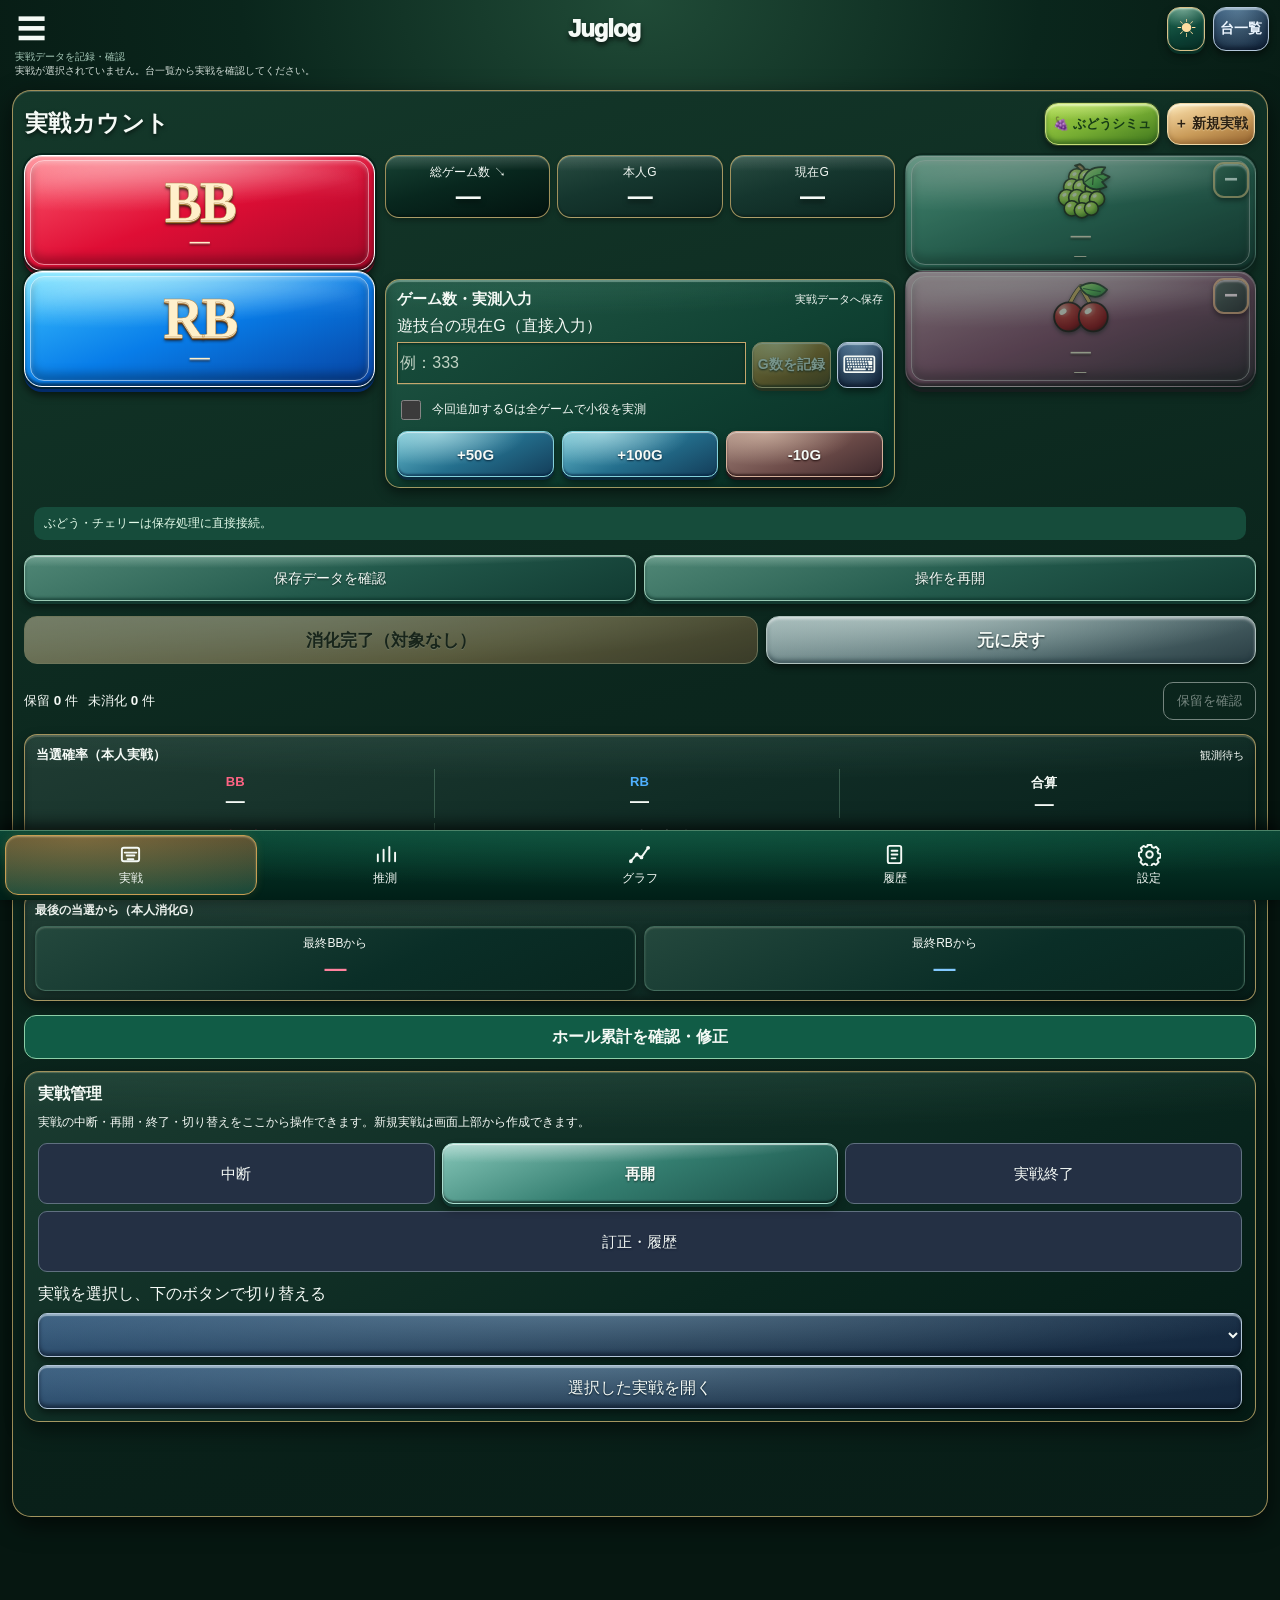
==== commit edfbfd7b: "Stage18: rebase index.html on stage19 final, preserve A landscape layout" ====
--- a/index.html
+++ b/index.html
@@ -1,6 +1,6 @@
 <!DOCTYPE html>
 
-<html lang="ja" data-theme="dark"><head><link rel="manifest" href="manifest.webmanifest"/><link rel="apple-touch-icon" href="icon-192.png"/><meta name="apple-mobile-web-app-capable" content="yes"/><meta name="apple-mobile-web-app-status-bar-style" content="default"/><meta charset="utf-8"/><meta content="width=device-width,initial-scale=1,viewport-fit=cover" name="viewport"/><meta content="#00251b" name="theme-color"/><title>Juglog｜実戦記録</title><style>
+<html lang="ja" data-theme="dark"><head><link rel="manifest" href="manifest.webmanifest"/><link rel="apple-touch-icon" href="icon-192.png"/><meta name="apple-mobile-web-app-capable" content="yes"/><meta name="apple-mobile-web-app-status-bar-style" content="default"/><meta charset="utf-8"/><meta content="width=device-width,initial-scale=1,viewport-fit=cover" name="viewport"/><meta content="#00251b" name="theme-color"/><title>TEST｜Juglog｜実戦記録</title><style>
 :root{color-scheme:dark;font-family:-apple-system,BlinkMacSystemFont,'Hiragino Kaku Gothic ProN','Yu Gothic',sans-serif;color:#f5faf6;font-variant-numeric:tabular-nums}*{box-sizing:border-box}html{background:#071a14}body{margin:0;min-height:100vh;background:radial-gradient(ellipse 65% 560px at 50% 0%,#204b37 0%,#0a261c 48%,#061711 100%)}button,input{font:inherit}button{cursor:pointer;touch-action:manipulation;-webkit-tap-highlight-color:transparent}button:focus-visible,input:focus-visible{outline:2px solid #ffdf95;outline-offset:3px}.shell{margin:auto;min-height:100dvh;padding-bottom:calc(83px + env(safe-area-inset-bottom))}.ios-status{height:32px;padding:5px 16px 0;display:flex;justify-content:space-between;align-items:center;font-size:15px;font-weight:760}.signal{font-size:12px;letter-spacing:1px}.header{height:49px;display:grid;align-items:center}.menu{font-size:29px;color:#f5faf6;border:0;background:none;line-height:1;text-align:left;padding:6px}.logo{text-align:center;font-size:24px;letter-spacing:-.045em;font-weight:950;text-shadow:0 3px 5px #000b;white-space:nowrap}.logo em{font-style:normal;font-size:19px;color:#b9ffbf;letter-spacing:-.04em}.device{color:#edf6ff;font-weight:700;font-size:14px;border:1px solid #b3c6d9;border-radius:13px;min-height:40px;background:radial-gradient(ellipse at 45% -15%,#b0d9ef58,transparent 80%),linear-gradient(160deg,#345778,#213950 55%,#14283f);box-shadow:inset 0 2px 1px #e6f6ff88,inset 0 -3px 4px #0610219e,0 4px 7px #0007}.micro{padding:0 15px 5px;font-size:10px;color:#a5c8b8}.micro b{font-weight:550;color:#d2ddd7}.board{margin:7px 12px 0;padding:12px 11px 11px;border-radius:19px;border:1px solid #70bc9b9c;background:radial-gradient(ellipse 140% 38% at 45% -15%,#227c5980,transparent 84%),linear-gradient(135deg,#063b2b,#022e23 58%,#02261c);box-shadow:inset 0 1px 0 #c9ffe066,inset 0 0 0 1px #001a1299,0 8px 24px #000a}html[data-theme="dark"] #panel-play.board{background:linear-gradient(165deg,#14382a 0%,#0b261d 45%,#081d17 100%);box-shadow:inset 0 1px rgba(255,255,255,.17),0 8px 24px rgba(0,0,0,.62)}.heading{display:flex;align-items:center;justify-content:space-between;margin:0 1px 9px}.heading h1{font-size:23px;letter-spacing:.02em;line-height:1;margin:0;font-weight:900;text-shadow:0 2px 4px #000a}.pill{font-size:12px;color:#effff5;padding:5px 13px;border-radius:30px;border:1px solid #70bd9a77;background:linear-gradient(#14573f,#0a392c);box-shadow:inset 0 1px 0 #d1ffe93a}.statline{display:grid;grid-template-columns:repeat(3,minmax(0,1fr));gap:6px}.stat{border-radius:14px;border:1px solid #719e8b;display:flex;flex-direction:column;align-items:center;justify-content:center;gap:4px;background:linear-gradient(180deg,#ffffff24,transparent 25%),linear-gradient(165deg,#284c41,#15362e 42%,#0b241e);box-shadow:inset 0 1px 1px #d5ffee42,inset 0 -2px 2px #0004,0 3px 5px #0004}.stat small{font-size:12px;color:#f5faf6}.stat strong{font-weight:900;line-height:1;color:#f5faf6;text-shadow:0 3px 5px #0008}.entry{margin-top:8px;border-radius:15px;border:1px solid #73b89591;padding:9px 9px 8px}.entryhead{display:flex;justify-content:space-between;align-items:center;margin-bottom:7px}.entryhead b{font-size:15px}.entryhead span{font-size:11px;color:#f5faf6}.entrycontrols{display:grid;grid-template-columns:minmax(0,1fr) 45px 51px 57px;gap:5px}.entrycontrols input{width:100%;min-width:0;height:40px;padding:0 10px;color:#f5faf6;border:1px solid #73a891;border-radius:10px;background:linear-gradient(#00291f,#004031);box-shadow:inset 0 3px 8px #0008;font-size:15px}.entrycontrols input::placeholder{color:#8eab9e}.action{padding:0;min-width:0;color:#f5faf6;border-radius:10px;border:1px solid #65affc;background:radial-gradient(ellipse at 35% 0%,#5bafff78,transparent 90%),linear-gradient(155deg,#195b9e,#122c65);font-size:12px;font-weight:850;box-shadow:inset 0 1px 1px #f2fdffb6,inset 0 -2px 2px #001c3b,0 3px 5px #0008}.action.add{font-size:14px;border-color:#f2d37e;background:radial-gradient(ellipse at 35% 0%,#7dffd49c,transparent 90%),linear-gradient(150deg,#008e68,#00533f);box-shadow:inset 0 1px 1px #d8ffe3cf,inset 0 -2px 2px #003426,0 3px 5px #0008}.checkbox{display:flex;align-items:center;gap:7px;margin-top:7px;font-weight:650;font-size:11px}.checkbox input{appearance:none;flex:0 0 19px;margin:0;border:1px solid #bfcac6;border-radius:4px;background:linear-gradient(#263b35,#102720);box-shadow:inset 0 2px 3px #0008}.checkbox input:checked{background:#ead48a}.checkbox input:checked:before{content:'✓';color:#00352a;display:block;text-align:center;font-weight:900}.button-grid{margin-top:11px;display:grid;grid-template-columns:repeat(2,minmax(0,1fr));gap:11px 9px}.key{position:relative;min-width:0;height:107px;isolation:isolate;overflow:visible;padding:0;border:1px solid var(--edge);border-radius:18px;background:radial-gradient(ellipse 122% 95% at 23% -22%,var(--light),transparent 75%),linear-gradient(160deg,var(--top) 0%,var(--mid) 49%,var(--bottom) 100%);box-shadow:inset 0 1px 1px #fff9,inset 0 -3px 3px #0008,0 0 0 2px #001c1499,0 5px 0 var(--base),0 8px 8px #0009;text-shadow:0 3px 4px #0008;color:#f5faf6}.key:before{position:absolute;content:'';inset:4px 5px 5px;border-radius:14px;border:1px solid #ffffffa3;box-shadow:inset 0 3px 5px #ffffff77,inset 0 -7px 10px #0004;pointer-events:none}.key:after{position:absolute;content:'';top:5px;left:9px;right:9px;height:35%;border-radius:50% 50% 30% 30%;background:linear-gradient(#fff6,transparent);filter:blur(7px);pointer-events:none}.key.bb{--top:#ff596e;--mid:#df0e35;--bottom:#a40929;--edge:#ff96a0;--light:#ffbfc0;--base:#6b061d}.key.rb{--top:#3dc4ff;--mid:#087de9;--bottom:#07419f;--edge:#69cfff;--light:#c4ffff;--base:#032b69}.key.grape{--top:#48dbad;--mid:#17886a;--bottom:#063d36;--edge:#b9a77e;--light:#ceffe5;--base:#02251c}.key.cherry{--top:#e996b9;--mid:#a8477d;--bottom:#40243d;--edge:#c7ac8b;--light:#ffdeec;--base:#231120}.key .symbol{display:block;position:absolute;left:0;right:0;top:23px;font-size:49px;font-weight:950;letter-spacing:-2px;line-height:1}.key .fruit{height:67px;width:95px;position:absolute;top:10px;left:50%;transform:translateX(-50%);filter:drop-shadow(0 3px 3px #00231a71)}.key .count{position:absolute;left:0;right:0;bottom:9px;font-weight:850;line-height:1.1}.key .count.sep{letter-spacing:0}.key .count i{font-style:normal;font-weight:450;opacity:.9}.cancel{position:absolute;z-index:3;border:2px solid #f4f7f4;border-radius:11px;color:#f5faf6;background:linear-gradient(150deg,#455050,#142021 55%,#060d0f);font-size:25px;font-weight:800;line-height:1;padding:0 0 4px}.key:active{transform:translateY(2px)}.key:active .cancel{transform:translateY(-2px)}.settlement{display:grid;gap:7px;margin-top:12px}.smallstat{height:61px;border-radius:13px;border:1px solid #78ae938a;background:linear-gradient(155deg,#155b43,#042e24);box-shadow:inset 0 1px 1px #d7ffe74f,0 3px 6px #0007;display:flex;flex-direction:column;align-items:center;justify-content:center;gap:2px}.smallstat span{color:#cee0d6;white-space:nowrap}.smallstat strong{font-size:25px;line-height:1;font-weight:900}.complete{min-width:0;border-radius:13px;border:1px solid #ffeeb1;background:radial-gradient(ellipse at 30% -20%,#fffde7,transparent 78%),linear-gradient(#ffe894,#e8b44e);color:#162214;font-size:17px;font-weight:950;text-shadow:0 1px #fff6;box-shadow:inset 0 2px 3px #ffffffbc,inset 0 -3px 4px #91672a7d,0 4px 6px #0007}.rates{margin-top:9px;padding:9px 9px 8px;border:1px solid #65877475;border-radius:13px}.rates-top{display:flex;justify-content:space-between;align-items:baseline;gap:5px}.rates-top b{font-size:13px}.rates-top span{font-size:11px;color:#f5faf6}.rategrid{display:grid;grid-template-columns:repeat(3,minmax(0,1fr));margin-top:5px}.rate{text-align:center;font-size:13px;font-weight:800;border-right:1px solid #87be9c52}.rate:first-child{color:#ff6484}.rate:nth-child(2){color:#4fb0ff}.rate:last-child{border:0;color:#f5faf6}.rate strong{display:block;margin-top:2px;font-size:19px;color:#f5faf6;line-height:1}.footnote{margin:5px 0 0;text-align:center;font-size:9px;letter-spacing:.05em;color:#80b3a0}.bottom{position:fixed;bottom:0;left:50%;transform:translateX(-50%);width:min(100%,450px);height:calc(70px + env(safe-area-inset-bottom));padding:4px 5px env(safe-area-inset-bottom);display:grid;grid-template-columns:repeat(5,minmax(0,1fr));gap:3px;border-top:1px solid #7bc39b9c;background:radial-gradient(ellipse 80% 120% at 50% -40%,#1a7054b2,transparent),linear-gradient(#073c2d,#001f17);box-shadow:0 -4px 17px #000c;z-index:10}.bottom button{color:#f5faf6;border:1px solid transparent;border-radius:13px;background:transparent;display:flex;flex-direction:column;gap:4px;align-items:center;justify-content:center;padding:2px;font-size:12px}.bottom svg{width:23px;height:23px}.bottom button.selected{border-color:#c79e53;color:#f5faf6;background:radial-gradient(ellipse at 30% 0%,#c19d565e,transparent),linear-gradient(#544b2e,#164839);box-shadow:inset 0 1px 2px #ffe5ad6f,0 0 8px #b58d332d}@media(max-width:374px){.board{margin-left:9px;margin-right:9px;padding:10px 9px}.logo em{font-size:17px}.entryhead span{font-size:10px}.checkbox{font-size:10px}.entrycontrols{grid-template-columns:minmax(0,1fr) 42px 47px 52px;gap:4px}.key{height:101px}.key .count{font-size:16px}.complete{font-size:15px}}@media(max-height:780px){.ios-status{height:26px}.header{height:44px}.board{padding-top:9px;padding-bottom:8px}.stat{height:58px}.entry{padding-top:7px;padding-bottom:6px}.key{height:96px}.key .fruit{height:63px}.button-grid{margin-top:8px;row-gap:9px}.settlement{margin-top:9px}.smallstat{height:55px}.rates{margin-top:7px;padding-top:7px;padding-bottom:7px}}@media(prefers-reduced-motion:reduce){}
 .key .fruit svg{display:block;width:100%;height:100%}.keywrap{position:relative;min-width:0}.keywrap .key{display:block;width:100%;text-align:center}.button-grid{row-gap:11px}.board{padding-bottom:9px}.footnote{display:none}.rates{padding-top:7px;padding-bottom:7px;background:radial-gradient(ellipse 90% 45% at 50% -15%,#7bab9b2e,transparent),linear-gradient(160deg,#203c33 0%,#102c25 53%,#071f1a);box-shadow:inset 0 2px 1px #f1e6bd3b,inset 0 -3px 6px #0005,0 5px 12px #0007}.stat{height:63px}.entry{padding-top:7px;padding-bottom:6px;background:radial-gradient(ellipse 105% 48% at 40% -23%,#8fddbd37,transparent 83%),linear-gradient(155deg,#235846 0%,#104233 54%,#072d24 100%);box-shadow:inset 0 2px 1px #e1fff15e,inset 0 -3px 9px #00170e65,0 5px 12px #0007}@media(max-width:374px){.keywrap .key{height:99px}}
 /* D07F audit remediation: preserve existing button finish */
@@ -17,12 +17,11 @@
 @media(max-height:740px){.shell{padding-bottom:calc(88px + env(safe-area-inset-bottom))}}
 
 /* D07F companion tabs: same visual tokens, independent sample data */.shell{max-width:450px;margin-inline:auto}
-/* Stage18 A CSS-only proof: full-width host in landscape. */
+/* Stage18: landscape-only shell width; portrait unchanged. */
 @media (orientation:landscape) and (min-width:640px){
   .shell{max-width:100%}
   .bottom{width:100%}
-}
-.content{padding:12px 13px 115px}.content .heading{margin-bottom:12px}.section-card{border:1px solid #bca67391;border-radius:20px;background:radial-gradient(ellipse 110% 42% at 45% -13%,#5d9a7c45,transparent 82%),linear-gradient(158deg,#214638 0%,#13372d 52%,#08241d 100%);box-shadow:inset 0 1px 1px #f1eacb63,inset 0 -2px 4px #00130f88,0 7px 17px #00130f71;padding:15px;margin-bottom:12px;min-width:0}.section-title{display:flex;justify-content:space-between;align-items:center;gap:6px;margin:0 0 12px;font-weight:800;font-size:17px}.muted{color:#a2c5b9;font-size:12px}.gold{color:#f5faf6}.pill2{border:1px solid #66887988;background:linear-gradient(150deg,#1b5140,#0a3128);border-radius:100px;padding:6px 10px;color:#e2f6e9;font-size:11px}.metric-grid{display:grid;grid-template-columns:repeat(3,minmax(0,1fr));gap:8px}.metric{min-width:0;text-align:center;border:1px solid #98bda78c;border-radius:14px;background:radial-gradient(ellipse 100% 44% at 45% -14%,#9bd6ba4a,transparent 85%),linear-gradient(150deg,#244d40,#10352d 59%,#08271f);padding:11px 3px}.metric small{display:block;color:#b8d7ca;font-size:11px}.metric strong{display:block;margin-top:3px;font-size:clamp(17px,5vw,23px);white-space:nowrap}.two-col{display:grid;grid-template-columns:repeat(2,minmax(0,1fr));gap:10px}.compact-row{display:flex;align-items:center;justify-content:space-between;gap:12px;padding:10px 0;border-bottom:1px solid #6ea28b33;font-size:13px}.compact-row:last-child{border-bottom:0;padding-bottom:0}.compact-row strong{font-size:16px}.seg{display:flex;gap:5px;background:#031d17;border:1px solid #447e69;border-radius:13px;padding:4px;margin-bottom:12px}.seg button{flex:1;min-height:37px;border:0;border-radius:10px;color:#b9d2c7;background:transparent;font-weight:700}.seg button.active{background:linear-gradient(160deg,#34765c,#124433);color:#f5faf6;box-shadow:inset 0 1px #c4fbe64a}.prob-bars{display:flex;align-items:flex-end;gap:9px;height:170px;padding:18px 6px 28px;border-bottom:1px solid #71a18a61}.prob-col{display:flex;flex:1;min-width:0;position:relative;height:100%;align-items:flex-end}.prob-bar{width:100%;border-radius:8px 8px 0 0;background:linear-gradient(90deg,#1c765a,#68c79e 60%,#25765e);border:1px solid #83e4b8aa;box-shadow:0 -3px 17px #41c39c33}.prob-col:nth-child(2) .prob-bar{background:linear-gradient(90deg,#bb8b2b,#ebd17a,#b8882c);border-color:#fbe7aa}.prob-col:nth-child(3) .prob-bar{background:linear-gradient(90deg,#1e659e,#79bbef,#24649b);border-color:#b0ddff}.prob-col:nth-child(4) .prob-bar{background:linear-gradient(90deg,#a04075,#ef81b4,#a23b77);border-color:#f9abd1}.prob-col:nth-child(5) .prob-bar{background:linear-gradient(90deg,#737a80,#b8c8c0,#5a7d73)}.prob-col:nth-child(6) .prob-bar{background:linear-gradient(90deg,#a46b25,#efb65a,#96551d)}.prob-col label{position:absolute;bottom:-24px;left:0;right:0;text-align:center;color:#cae0d5;font-size:11px}.prob-col em{position:absolute;top:-16px;left:0;right:0;text-align:center;font-style:normal;font-size:10px;color:#d8eacb}.trend-svg{display:block;width:100%;height:auto}.legend{display:flex;justify-content:space-between;gap:8px;font-size:11px;color:#b6d2c3;margin-top:8px}.record{display:flex;gap:10px;padding:12px 0;border-bottom:1px solid #6ea28b30;align-items:center}.record:last-child{border:0}.record-icon{width:44px;height:44px;border:1px solid #789d8d6c;border-radius:12px;display:grid;place-items:center;font-size:13px;font-weight:900;flex:none}.record-icon.bb{color:#ffc7c6;background:#6e1724}.record-icon.rb{color:#bedfff;background:#0d3767}.record-txt{flex:1;min-width:0}.record-txt strong{font-size:14px;display:block}.record-txt span{font-size:11px;color:#a5c5b8;display:block;margin-top:4px}.record-value{text-align:right;font-size:13px;font-weight:800}.chip{font-size:11px;color:#f5faf6;background:#79602244;border:1px solid #b99c6288;border-radius:8px;padding:4px 7px}.settings-row{display:flex;gap:12px;align-items:center;justify-content:space-between;padding:14px 0;border-bottom:1px solid #64978239;font-size:14px}.settings-row:last-child{border:0}.setting-desc{display:block;font-size:11px;color:#9cbcae;margin-top:4px}.toggle{width:47px;height:28px;border:1px solid #72bd9d;border-radius:20px;background:#236c52;position:relative;flex:none}.toggle:after{content:'';position:absolute;top:3px;right:3px;background:#e1fff1;border-radius:50%;width:20px;height:20px;box-shadow:0 2px 5px #0007}.toggle.off{background:#234037;border-color:#60776a}.toggle.off:after{right:auto;left:3px}.demo-note{margin:12px 2px;color:#a5c9b9;font-size:11px}.graph-btn{background:linear-gradient(150deg,#286b51,#0c402f);color:#e8ffef;border:1px solid #79bd9b78;border-radius:11px;min-height:40px;padding:6px 13px;font-size:12px;font-weight:700}.danger-lite{color:#b1c0b9;opacity:.6}.bottom button{cursor:pointer}.bottom button:focus-visible,.seg button:focus-visible,.graph-btn:focus-visible{outline:2px solid #ffdc84;outline-offset:2px}@media(max-width:374px){.content{padding-inline:10px}.section-card{padding:12px}.section-title{font-size:16px}.metric strong{font-size:17px}}@media(prefers-reduced-motion:reduce){*{animation:none!important;transition:none!important}}
+}.content{padding:12px 13px 115px}.content .heading{margin-bottom:12px}.section-card{border:1px solid #bca67391;border-radius:20px;background:radial-gradient(ellipse 110% 42% at 45% -13%,#5d9a7c45,transparent 82%),linear-gradient(158deg,#214638 0%,#13372d 52%,#08241d 100%);box-shadow:inset 0 1px 1px #f1eacb63,inset 0 -2px 4px #00130f88,0 7px 17px #00130f71;padding:15px;margin-bottom:12px;min-width:0}.section-title{display:flex;justify-content:space-between;align-items:center;gap:6px;margin:0 0 12px;font-weight:800;font-size:17px}.muted{color:#a2c5b9;font-size:12px}.gold{color:#f5faf6}.pill2{border:1px solid #66887988;background:linear-gradient(150deg,#1b5140,#0a3128);border-radius:100px;padding:6px 10px;color:#e2f6e9;font-size:11px}.metric-grid{display:grid;grid-template-columns:repeat(3,minmax(0,1fr));gap:8px}.metric{min-width:0;text-align:center;border:1px solid #98bda78c;border-radius:14px;background:radial-gradient(ellipse 100% 44% at 45% -14%,#9bd6ba4a,transparent 85%),linear-gradient(150deg,#244d40,#10352d 59%,#08271f);padding:11px 3px}.metric small{display:block;color:#b8d7ca;font-size:11px}.metric strong{display:block;margin-top:3px;font-size:clamp(17px,5vw,23px);white-space:nowrap}.two-col{display:grid;grid-template-columns:repeat(2,minmax(0,1fr));gap:10px}.compact-row{display:flex;align-items:center;justify-content:space-between;gap:12px;padding:10px 0;border-bottom:1px solid #6ea28b33;font-size:13px}.compact-row:last-child{border-bottom:0;padding-bottom:0}.compact-row strong{font-size:16px}.seg{display:flex;gap:5px;background:#031d17;border:1px solid #447e69;border-radius:13px;padding:4px;margin-bottom:12px}.seg button{flex:1;min-height:37px;border:0;border-radius:10px;color:#b9d2c7;background:transparent;font-weight:700}.seg button.active{background:linear-gradient(160deg,#34765c,#124433);color:#f5faf6;box-shadow:inset 0 1px #c4fbe64a}.prob-bars{display:flex;align-items:flex-end;gap:9px;height:170px;padding:18px 6px 28px;border-bottom:1px solid #71a18a61}.prob-col{display:flex;flex:1;min-width:0;position:relative;height:100%;align-items:flex-end}.prob-bar{width:100%;border-radius:8px 8px 0 0;background:linear-gradient(90deg,#1c765a,#68c79e 60%,#25765e);border:1px solid #83e4b8aa;box-shadow:0 -3px 17px #41c39c33}.prob-col:nth-child(2) .prob-bar{background:linear-gradient(90deg,#bb8b2b,#ebd17a,#b8882c);border-color:#fbe7aa}.prob-col:nth-child(3) .prob-bar{background:linear-gradient(90deg,#1e659e,#79bbef,#24649b);border-color:#b0ddff}.prob-col:nth-child(4) .prob-bar{background:linear-gradient(90deg,#a04075,#ef81b4,#a23b77);border-color:#f9abd1}.prob-col:nth-child(5) .prob-bar{background:linear-gradient(90deg,#737a80,#b8c8c0,#5a7d73)}.prob-col:nth-child(6) .prob-bar{background:linear-gradient(90deg,#a46b25,#efb65a,#96551d)}.prob-col label{position:absolute;bottom:-24px;left:0;right:0;text-align:center;color:#cae0d5;font-size:11px}.prob-col em{position:absolute;top:-16px;left:0;right:0;text-align:center;font-style:normal;font-size:10px;color:#d8eacb}.trend-svg{display:block;width:100%;height:auto}.legend{display:flex;justify-content:space-between;gap:8px;font-size:11px;color:#b6d2c3;margin-top:8px}.record{display:flex;gap:10px;padding:12px 0;border-bottom:1px solid #6ea28b30;align-items:center}.record:last-child{border:0}.record-icon{width:44px;height:44px;border:1px solid #789d8d6c;border-radius:12px;display:grid;place-items:center;font-size:13px;font-weight:900;flex:none}.record-icon.bb{color:#ffc7c6;background:#6e1724}.record-icon.rb{color:#bedfff;background:#0d3767}.record-txt{flex:1;min-width:0}.record-txt strong{font-size:14px;display:block}.record-txt span{font-size:11px;color:#a5c5b8;display:block;margin-top:4px}.record-value{text-align:right;font-size:13px;font-weight:800}.chip{font-size:11px;color:#f5faf6;background:#79602244;border:1px solid #b99c6288;border-radius:8px;padding:4px 7px}.settings-row{display:flex;gap:12px;align-items:center;justify-content:space-between;padding:14px 0;border-bottom:1px solid #64978239;font-size:14px}.settings-row:last-child{border:0}.setting-desc{display:block;font-size:11px;color:#9cbcae;margin-top:4px}.toggle{width:47px;height:28px;border:1px solid #72bd9d;border-radius:20px;background:#236c52;position:relative;flex:none}.toggle:after{content:'';position:absolute;top:3px;right:3px;background:#e1fff1;border-radius:50%;width:20px;height:20px;box-shadow:0 2px 5px #0007}.toggle.off{background:#234037;border-color:#60776a}.toggle.off:after{right:auto;left:3px}.demo-note{margin:12px 2px;color:#a5c9b9;font-size:11px}.graph-btn{background:linear-gradient(150deg,#286b51,#0c402f);color:#e8ffef;border:1px solid #79bd9b78;border-radius:11px;min-height:40px;padding:6px 13px;font-size:12px;font-weight:700}.danger-lite{color:#b1c0b9;opacity:.6}.bottom button{cursor:pointer}.bottom button:focus-visible,.seg button:focus-visible,.graph-btn:focus-visible{outline:2px solid #ffdc84;outline-offset:2px}@media(max-width:374px){.content{padding-inline:10px}.section-card{padding:12px}.section-title{font-size:16px}.metric strong{font-size:17px}}@media(prefers-reduced-motion:reduce){*{animation:none!important;transition:none!important}}
 
 /* Dark five-tab design-system finish: additions only, original D07F play graphics remain */
 :root { --jc-ink:#f5faf6; --jc-muted:#c1d6ca; --jc-border:#73b89591; --jc-gold:#f5d38a; }
@@ -188,11 +187,11 @@
 html[data-theme="light"] #panel-play.board{background:radial-gradient(ellipse 120% 32% at 42% -10%,#ffffffd8,transparent 85%),linear-gradient(154deg,#f5fbf5 0%,#dceee2 60%,#d0e4d7 100%);border-color:#8caf9b;box-shadow:inset 0 1px 0 #ffffffed,inset 0 -2px 5px #799f8c22,0 10px 24px #28593c2b}
 html[data-theme="light"] #panel-play .stat-jump-total{background:radial-gradient(ellipse 95% 55% at 50% -18%,#bbf2dc69,transparent 90%),linear-gradient(160deg,#38856d 0%,#286e57 49%,#164d3c 100%);border-color:#bda46f;box-shadow:inset 0 2px 1px #e4fff6b0,inset 0 -3px 4px #0b3a2e77,0 3px 7px #274b3538;color:#fff6df}
 html[data-theme="light"] #panel-play .stat-jump-total small,html[data-theme="light"] #panel-play .stat-jump-total strong{color:#fff5df}
-</style><link rel="stylesheet" href="stage16-main.css?v=stage16-CSS-repair-C6-white-20261119"></head><body>
+</style><link rel="stylesheet" href="stage16-main.css?v=stage19-20261126-gold1"></head><body>
 <dialog id="jgl15-keypad-dialog" aria-label="ゲーム数テンキー"><div class="jgl15-keypad-title">現在Gを入力</div><output id="jgl15-keypad-value" aria-live="polite">—</output><div class="jgl15-keypad-grid"><button type="button" data-jgl15-digit="1">1</button><button type="button" data-jgl15-digit="2">2</button><button type="button" data-jgl15-digit="3">3</button><button type="button" data-jgl15-digit="4">4</button><button type="button" data-jgl15-digit="5">5</button><button type="button" data-jgl15-digit="6">6</button><button type="button" data-jgl15-digit="7">7</button><button type="button" data-jgl15-digit="8">8</button><button type="button" data-jgl15-digit="9">9</button><button type="button" data-jgl15-digit="C">C</button><button type="button" data-jgl15-digit="0">0</button><button type="button" data-jgl15-digit="⌫">⌫</button></div><div class="jgl15-keypad-actions"><button type="button" id="jgl15-keypad-cancel">閉じる</button><button type="button" id="jgl15-keypad-apply">入力欄に反映</button></div></dialog><div class="shell"><header class="header"><button aria-label="メニュー" class="menu" type="button">☰</button><div class="logo">Juglog</div><div class="header-right"><button aria-label="ライトテーマに切替" class="theme-switch" id="themeQuick" type="button">☀</button><button class="device" type="button">台一覧</button></div></header><div class="micro">実戦データを記録・確認<br/><b id="p31-connection">実戦データを読み込み中</b></div>
 <main aria-labelledby="tab-play" class="board tab-panel" data-tab="play" id="panel-play" role="tabpanel"><div class="heading p8-counter-heading"><h1>実戦カウント</h1><button type="button" id="jgl15-grape-open" aria-controls="jgl15-grape-panel" aria-expanded="false">🍇 ぶどうシミュ</button><button type="button" id="p8-create-session">＋ 新規実戦</button></div><section aria-label="ゲーム数" class="statline"><button type="button" class="stat stat-jump-total" id="jump-hall-total" aria-label="総ゲーム数。タップして累計ゲーム数の入力欄へ移動" title="累計ゲーム数を入力"><small>総ゲーム数 <span aria-hidden="true">↘</span></small><strong id="live-total">—</strong></button><div class="stat"><small>本人G</small><strong id="live-personal">—</strong></div><div class="stat"><small>現在G</small><strong id="live-current">—</strong></div></section><section class="entry"><div class="entryhead"><b>ゲーム数・実測入力</b><span>実戦データへ保存</span></div><div class="p8-games-form"><label for="p8-games">遊技台の現在G（直接入力）</label><div class="v122-game-entry-line"><input id="p8-games" type="tel" inputmode="numeric" pattern="[0-9]*" enterkeyhint="done" autocomplete="off" maxlength="7" aria-describedby="stage14-input-feedback" placeholder="例：333"><button class="action add" id="p8-games-submit" type="button">G数を記録</button><button type="button" id="jgl15-keypad-open" aria-label="テンキーを開く" aria-haspopup="dialog" aria-controls="jgl15-keypad-dialog">⌨</button></div><p id="stage14-input-feedback" role="status" aria-live="polite" class="stage14-input-feedback"></p><label class="p8-measure"><input id="p8-measured" type="checkbox">今回追加するGは全ゲームで小役を実測</label><div class="quick-game-actions"><button class="action" id="p8-quick50" type="button">+50G</button><button class="action" id="p8-quick100" type="button">+100G</button><button class="action" id="p8-stage14-minus10" type="button" title="直近のゲーム数記録から10Gを訂正">-10G</button></div></div></section>
 <section aria-label="4種のカウントボタン" class="button-grid"><div class="keywrap"><button class="key bb" data-p31="bbBtn" type="button"><span class="symbol">BB</span><span class="count" id="live-bb">—</span></button></div><div class="keywrap"><button class="key rb" data-p31="rbBtn" type="button"><span class="symbol">RB</span><span class="count" id="live-rb">—</span></button></div><div class="keywrap"><button class="key grape" data-p31="grapeBtn" type="button"><span class="fruit"><svg aria-hidden="true" class="fruit-icon" viewbox="0 0 112 92" xmlns="http://www.w3.org/2000/svg"><defs><radialgradient cx=".32" cy=".26" id="berry-g" r=".86"><stop stop-color="#d6ff4d"></stop><stop offset=".46" stop-color="#94ed12"></stop><stop offset=".8" stop-color="#52b300"></stop><stop offset="1" stop-color="#2c6e0c"></stop></radialgradient><lineargradient id="leaf-g" x1="0" x2="1" y1="0" y2="1"><stop stop-color="#c4ff61"></stop><stop offset=".55" stop-color="#2cda29"></stop><stop offset="1" stop-color="#097b2d"></stop></lineargradient></defs><g stroke-linejoin="round"><path d="M58 18Q55 7 48 4L56 2Q66 8 67 21" fill="#c78c40" stroke="#28301a" stroke-width="2.9"></path><circle cx="51" cy="22" fill="url(#berry-g)" r="13" stroke="#28301a" stroke-width="2.5"></circle><ellipse cx="47.3" cy="17.5" fill="#f5ffe7" opacity=".88" rx="3.6" ry="2.6" transform="rotate(-27 47.3 17.5)"></ellipse><circle cx="67" cy="23" fill="url(#berry-g)" r="13" stroke="#28301a" stroke-width="2.5"></circle><ellipse cx="63.3" cy="18.5" fill="#f5ffe7" opacity=".88" rx="3.6" ry="2.6" transform="rotate(-27 63.3 18.5)"></ellipse><circle cx="43" cy="38" fill="url(#berry-g)" r="13" stroke="#28301a" stroke-width="2.5"></circle><ellipse cx="39.3" cy="33.5" fill="#f5ffe7" opacity=".88" rx="3.6" ry="2.6" transform="rotate(-27 39.3 33.5)"></ellipse><circle cx="58" cy="39" fill="url(#berry-g)" r="13" stroke="#28301a" stroke-width="2.5"></circle><ellipse cx="54.3" cy="34.5" fill="#f5ffe7" opacity=".88" rx="3.6" ry="2.6" transform="rotate(-27 54.3 34.5)"></ellipse><circle cx="76" cy="41" fill="url(#berry-g)" r="12" stroke="#28301a" stroke-width="2.5"></circle><ellipse cx="72.3" cy="36.5" fill="#f5ffe7" opacity=".88" rx="3.4" ry="2.4" transform="rotate(-27 72.3 36.5)"></ellipse><circle cx="35" cy="55" fill="url(#berry-g)" r="13" stroke="#28301a" stroke-width="2.5"></circle><ellipse cx="31.3" cy="50.5" fill="#f5ffe7" opacity=".88" rx="3.6" ry="2.6" transform="rotate(-27 31.3 50.5)"></ellipse><circle cx="51" cy="55" fill="url(#berry-g)" r="13" stroke="#28301a" stroke-width="2.5"></circle><ellipse cx="47.3" cy="50.5" fill="#f5ffe7" opacity=".88" rx="3.6" ry="2.6" transform="rotate(-27 47.3 50.5)"></ellipse><circle cx="67" cy="58" fill="url(#berry-g)" r="13" stroke="#28301a" stroke-width="2.5"></circle><ellipse cx="63.3" cy="53.5" fill="#f5ffe7" opacity=".88" rx="3.6" ry="2.6" transform="rotate(-27 63.3 53.5)"></ellipse><circle cx="83" cy="57" fill="url(#berry-g)" r="12" stroke="#28301a" stroke-width="2.5"></circle><ellipse cx="79.3" cy="52.5" fill="#f5ffe7" opacity=".88" rx="3.4" ry="2.4" transform="rotate(-27 79.3 52.5)"></ellipse><circle cx="43" cy="72" fill="url(#berry-g)" r="12" stroke="#28301a" stroke-width="2.5"></circle><ellipse cx="39.3" cy="67.5" fill="#f5ffe7" opacity=".88" rx="3.4" ry="2.4" transform="rotate(-27 39.3 67.5)"></ellipse><circle cx="59" cy="75" fill="url(#berry-g)" r="12" stroke="#28301a" stroke-width="2.5"></circle><ellipse cx="55.3" cy="70.5" fill="#f5ffe7" opacity=".88" rx="3.4" ry="2.4" transform="rotate(-27 55.3 70.5)"></ellipse><circle cx="74" cy="72" fill="url(#berry-g)" r="11" stroke="#28301a" stroke-width="2.5"></circle><ellipse cx="70.3" cy="67.5" fill="#f5ffe7" opacity=".88" rx="3.1" ry="2.2" transform="rotate(-27 70.3 67.5)"></ellipse><path d="M61 26Q69 4 96 7L90 16L103 22L91 30L98 38Q76 48 62 32Z" fill="url(#leaf-g)" stroke="#19341d" stroke-width="2.9"></path><path d="M64 30Q77 18 93 18M77 21L76 34M81 20L94 28" fill="none" stroke="#145d13" stroke-linecap="round" stroke-width="1.9"></path></g></svg></span><span class="count" id="live-grape">—</span><span class="key-rate" id="live-grape-key-rate">—</span></button><button type="button" class="fruit-minus" data-fruit-minus="grape" aria-label="直近のぶどう記録を1回取り消す">−</button></div><div class="keywrap"><button class="key cherry" data-p31="cherryBtn" type="button"><span class="fruit"><svg aria-hidden="true" class="fruit-icon" viewbox="0 0 112 92" xmlns="http://www.w3.org/2000/svg"><defs><radialgradient cx=".31" cy=".23" id="cherry-red" r=".85"><stop stop-color="#ff9790"></stop><stop offset=".36" stop-color="#ff252b"></stop><stop offset=".78" stop-color="#d60015"></stop><stop offset="1" stop-color="#7a0010"></stop></radialgradient><lineargradient id="leaf-c" x1="0" x2="1" y1="0" y2="1"><stop stop-color="#b8ff4e"></stop><stop offset=".5" stop-color="#34cb28"></stop><stop offset="1" stop-color="#0b6e22"></stop></lineargradient></defs><g stroke-linejoin="round"><path d="M57 12Q47 22 37 45M57 12Q65 27 76 45" fill="none" stroke="#302119" stroke-linecap="round" stroke-width="7"></path><path d="M57 12Q47 22 37 45M57 12Q65 27 76 45" fill="none" stroke="#ecad35" stroke-linecap="round" stroke-width="5.2"></path><circle cx="38" cy="60" fill="url(#cherry-red)" r="23" stroke="#32181b" stroke-width="2.8"></circle><circle cx="77" cy="60" fill="url(#cherry-red)" r="23" stroke="#32181b" stroke-width="2.8"></circle><ellipse cx="29" cy="52" fill="#fff6e8" rx="6.1" ry="4.2" transform="rotate(-30 29 52)"></ellipse><ellipse cx="69" cy="51" fill="#fff6e8" rx="6" ry="4" transform="rotate(-30 69 51)"></ellipse><path d="M56 12Q78 -2 99 17Q86 35 66 24Q59 20 56 12Z" fill="url(#leaf-c)" stroke="#1d351f" stroke-width="2.7"></path><path d="M61 15Q76 18 89 20" fill="none" stroke="#11651e" stroke-width="1.8"></path></g></svg></span><span class="count" id="live-cherry">—</span><span class="key-rate" id="live-cherry-key-rate">—</span></button><button type="button" class="fruit-minus" data-fruit-minus="cherry" aria-label="直近のチェリー記録を1回取り消す">−</button></div></section>
-<section class="settlement"><button class="complete" type="button" data-p31="quickComplete" disabled aria-label="消化完了できるボーナスはありません">消化完了（対象なし）</button><button class="complete" type="button" data-p31="undoBtn">元に戻す</button></section><section class="p8-bonus-state" aria-label="ボーナス保留の状態"><span>保留 <strong id="p8-pending-count">—</strong> 件</span><span>未消化 <strong id="p8-uncompleted-count">—</strong> 件</span><button type="button" id="p8-review-open" disabled>保留を確認</button></section><section class="rates"><div class="rates-top"><b>当選確率（本人実戦）</b><span id="live-prob-base">観測待ち</span></div><div class="rategrid"><div class="rate">BB<strong id="live-bb-rate">—</strong></div><div class="rate">RB<strong id="live-rb-rate">—</strong></div><div class="rate">合算<strong id="live-combined-rate">—</strong></div></div><div class="rategrid"><div class="rate">ぶどう（本人実測G）<strong id="live-grape-rate">—</strong></div><div class="rate">チェリー（本人実測G）<strong id="live-cherry-rate">—</strong></div></div></section><section class="p8-last-gap" aria-label="最後のボーナスからの経過ゲーム数"><h2>最後の当選から（本人消化G）</h2><div class="p8-last-gap-grid"><div><span>最終BBから</span><strong id="p8-since-bb">—</strong></div><div><span>最終RBから</span><strong id="p8-since-rb">—</strong></div></div></section><div class="footnote">Juglog · 実戦記録</div><section class="p8-hall-panel" aria-label="ホール累計の観測値"><h2>ホール累計データ</h2><p>店舗表示の累計値を記録します。本人消化Gとは別に管理されます。</p><form id="p8-hall-form"><div class="p8-hall-fields"><label>累計ゲーム数<input inputmode="numeric" type="number" min="0" name="totalG" placeholder="不明なら空欄"></label><label>現在G<input inputmode="numeric" type="number" min="0" name="currentG" placeholder="不明なら空欄"></label><label>累計BB<input inputmode="numeric" type="number" min="0" name="bb" placeholder="不明なら空欄"></label><label>累計RB<input inputmode="numeric" type="number" min="0" name="rb" placeholder="不明なら空欄"></label></div><button type="submit">ホール観測値を確認・保存</button></form><p id="p8-hall-status" role="status" aria-live="polite"></p></section><section class="p8-ledger-panel" aria-label="収支・会員カード" hidden data-stage11-deferred="true"><h2>収支・会員カード</h2><p>現金収支とメダル・カードの残高は別々に記録します。</p><div id="p8-ledger-summary" role="status">記録を取得中…</div>
+<section class="settlement"><button class="complete" type="button" data-p31="quickComplete" disabled aria-label="終了を記録できるボーナスはありません">ボーナス終了（対象なし）</button><button class="complete" type="button" data-p31="undoBtn">元に戻す</button></section><section class="p8-bonus-state" aria-label="ボーナス保留の状態"><span>保留 <strong id="p8-pending-count">—</strong> 件</span><span>未消化 <strong id="p8-uncompleted-count">—</strong> 件</span><button type="button" id="p8-review-open" disabled>保留を確認</button></section><section class="rates"><div class="rates-top"><b>当選確率（本人実戦）</b><span id="live-prob-base">観測待ち</span></div><div class="rategrid"><div class="rate">BB<strong id="live-bb-rate">—</strong></div><div class="rate">RB<strong id="live-rb-rate">—</strong></div><div class="rate">合算<strong id="live-combined-rate">—</strong></div></div><div class="rategrid"><div class="rate">ぶどう（本人実測G）<strong id="live-grape-rate">—</strong></div><div class="rate">チェリー（本人実測G）<strong id="live-cherry-rate">—</strong></div></div></section><section class="p8-last-gap" aria-label="最後のボーナスからの経過ゲーム数"><h2>最後の当選から（本人消化G）</h2><div class="p8-last-gap-grid"><div><span>最終BBから</span><strong id="p8-since-bb">—</strong></div><div><span>最終RBから</span><strong id="p8-since-rb">—</strong></div></div></section><div class="footnote">Juglog · 実戦記録</div><section class="p8-hall-panel" aria-label="ホール累計の観測値"><h2>ホール累計データ</h2><p>店舗表示の累計値を記録します。本人消化Gとは別に管理されます。</p><form id="p8-hall-form"><div class="p8-hall-fields"><label>累計ゲーム数<input inputmode="numeric" type="number" min="0" name="totalG" placeholder="不明なら空欄"></label><label>現在G<input inputmode="numeric" type="number" min="0" name="currentG" placeholder="不明なら空欄"></label><label>累計BB<input inputmode="numeric" type="number" min="0" name="bb" placeholder="不明なら空欄"></label><label>累計RB<input inputmode="numeric" type="number" min="0" name="rb" placeholder="不明なら空欄"></label></div><button type="submit">ホール観測値を確認・保存</button></form><p id="p8-hall-status" role="status" aria-live="polite"></p></section><section class="p8-ledger-panel" aria-label="収支・会員カード" hidden data-stage11-deferred="true"><h2>収支・会員カード</h2><p>現金収支とメダル・カードの残高は別々に記録します。</p><div id="p8-ledger-summary" role="status">記録を取得中…</div>
 <form id="p8-ledger-finance"><h3>収支・メダルを記録</h3><label>種別<select name="type"><option value="CASH_INVESTED">現金投資（円）</option><option value="CASH_RECOVERED">現金回収（円）</option><option value="MEDALS_INSERTED">投入枚数（枚）</option><option value="MEDALS_PAID_OUT">獲得枚数（枚）</option><option value="MEDALS_BALANCE_OBSERVED">持ちメダル実測（枚）</option><option value="NET_MEDALS_OBSERVED">累計差枚の実測（枚・マイナス可）</option></select></label><label>金額／枚数<input type="number" inputmode="numeric" name="amount" step="1" required></label><button type="submit">内容を確認して記録</button></form>
 <form id="p8-ledger-card"><h3>会員カードを記録</h3><p id="p8-ledger-store">店舗：—</p><label>カード名<input type="text" name="cardLabel" maxlength="60" value="会員カード"></label><label>種別<select name="type"><option value="CARD_DEPOSIT">貯メダル入庫</option><option value="CARD_WITHDRAWAL">貯メダル引出</option><option value="CARD_BALANCE_OBSERVED">貯メダル残高の実測</option></select></label><label>枚数<input type="number" inputmode="numeric" name="amount" min="0" step="1" required></label><button type="submit">内容を確認して記録</button></form><p id="p8-ledger-status" role="status" aria-live="polite"></p></section><section class="p8-session-actions" aria-label="実戦の管理"><h2>実戦管理</h2><p>実戦の中断・再開・終了・切り替えをここから操作できます。新規実戦は画面上部から作成できます。</p><div class="p8-session-buttons"><button type="button" data-p8-session-action="pause">中断</button><button type="button" data-p8-session-action="resume">再開</button><button type="button" data-p8-session-action="close">実戦終了</button><button type="button" data-p8-native-nav="historyRows" data-p8-native-tab="history">訂正・履歴</button></div><div class="p8-session-switch"><label for="p8-session-select">実戦を選択し、下のボタンで切り替える</label><select id="p8-session-select" aria-label="実戦の選択"><option value="">読み込み中</option></select><button type="button" id="p8-session-switch-btn">選択した実戦を開く</button></div><p id="p8-session-status" role="status" aria-live="polite"></p></section><section class="jgl15-grape-panel" id="jgl15-grape-panel" hidden aria-label="ぶどう逆算シミュレーター"><h2>🍇 ぶどう逆算シミュレーター</h2><div class="jgl15-mode-row"><span id="jgl15-mode-label">チェリー狙い</span><div class="jgl15-mode-buttons" role="group" aria-labelledby="jgl15-mode-label"><button type="button" id="jgl15-cherry-off" class="is-selected" aria-pressed="true">OFF</button><button type="button" id="jgl15-cherry-on" aria-pressed="false">ON</button></div></div><p class="jgl15-help" id="jgl15-mode-note">OFF：通常時適当打ち・全G3枚掛け換算。ボーナス成立後の1枚掛けは補正しません。</p><p class="jgl15-help">着席前の参考逆算です。チェリーON/OFFで計算条件を切替できます。本人実測・設定推測には加算しません。</p><div class="jgl15-sim-grid"><label>計算対象の機種<select id="jgl15-machine" aria-label="ぶどう逆算の対象機種"></select><small id="jgl15-machine-note" class="jgl15-machine-note"></small></label><label>当日総ゲーム数<input id="jgl15-total" type="number" min="1" step="1" inputmode="numeric" placeholder="例：4500"></label><label>BB回数<input id="jgl15-bb" type="number" min="0" step="1" inputmode="numeric" placeholder="例：19"></label><label>RB回数<input id="jgl15-rb" type="number" min="0" step="1" inputmode="numeric" placeholder="例：16"></label><label>当日実差枚（±枚）<input id="jgl15-net" type="number" step="1" inputmode="numeric" placeholder="例：850"></label><label>データ取得元<select id="jgl15-source"><option value="hall">現地表示機</option><option value="site">データサイト</option></select></label><label>読み取り誤差<select id="jgl15-margin"><option value="50">±50枚</option><option value="100" selected>±100枚</option><option value="200">±200枚</option></select></label></div><label class="jgl15-confirm"><input id="jgl15-baseline" type="checkbox">当日0枚基準の差枚と確認した</label><label class="jgl15-confirm"><input id="jgl15-scope" type="checkbox">当日のBB・RB込みの実差枚と確認した</label><button type="button" id="jgl15-sim-calc">参考逆算する</button><div id="jgl15-sim-result" aria-live="polite">未計算です。</div><p class="jgl15-help">総G・BB/RB・差枚から推定する参考値です。ONは成立後1BET・平均1G/ボーナスを仮定（そのGが表示総Gに含まれる想定）。ぶどう抜きは補正しません。設定ごとの確率・機種差や表示機の仕様は検証中です。参考幅は信頼区間ではありません。結果は保存されません。</p></section></main><main aria-labelledby="tab-guess" class="board content tab-panel" data-tab="guess" hidden="" id="panel-guess" role="tabpanel"><div class="heading"><h1>設定推測</h1><span class="pill">データ表示</span></div><section class="section-card"><h2 class="section-title">実測・観測データ</h2><div id="p8-guess-summary" class="p8-dataview" aria-live="polite">実戦データを読み込み中</div><p class="muted">設定1〜6の割合は参考推測です。BB・RBは有効なホール累計観測を優先し、小役を含む推測は本人実戦の実測範囲だけを使います。結果は実際の設定を保証しません。</p></section>
 <section class="section-card p8-reference" aria-labelledby="p8-ref-heading">
@@ -212,7 +211,7 @@
 <nav aria-label="下部メニュー" class="bottom" role="tablist"><button aria-controls="panel-play" aria-current="page" aria-label="実戦タブ" aria-selected="true" class="selected" data-target="play" id="tab-play" role="tab" type="button"><svg aria-hidden="true" fill="none" stroke="currentColor" stroke-linecap="round" stroke-linejoin="round" stroke-width="2" viewbox="0 0 24 24"><rect height="14" rx="2" width="18" x="3" y="5"></rect><path d="M6 10h12M8 13h8M9 17h6"></path></svg>実戦</button><button aria-controls="panel-guess" aria-current="false" aria-label="推測タブ" aria-selected="false" data-target="guess" id="tab-guess" role="tab" type="button"><svg aria-hidden="true" fill="none" stroke="currentColor" stroke-linecap="round" stroke-linejoin="round" stroke-width="2" viewbox="0 0 24 24"><path d="M4 19V12M10 19V7M16 19V4M22 19v-9"></path></svg>推測</button><button aria-controls="panel-graph" aria-current="false" aria-label="グラフタブ" aria-selected="false" data-target="graph" id="tab-graph" role="tab" type="button"><svg aria-hidden="true" fill="none" stroke="currentColor" stroke-linecap="round" stroke-linejoin="round" stroke-width="2" viewbox="0 0 24 24"><path d="m3 19 6-7 5 3 7-10"></path><circle cx="3" cy="19" r="1"></circle><circle cx="9" cy="12" r="1"></circle><circle cx="14" cy="15" r="1"></circle><circle cx="21" cy="5" r="1"></circle></svg>グラフ</button><button aria-controls="panel-history" aria-current="false" aria-label="履歴タブ" aria-selected="false" data-target="history" id="tab-history" role="tab" type="button"><svg aria-hidden="true" fill="none" stroke="currentColor" stroke-linecap="round" stroke-linejoin="round" stroke-width="2" viewbox="0 0 24 24"><rect height="18" rx="2" width="14" x="5" y="3"></rect><path d="M9 8h6M9 12h6M9 16h4"></path></svg>履歴</button><button aria-controls="panel-settings" aria-current="false" aria-label="設定タブ" aria-selected="false" data-target="settings" id="tab-settings" role="tab" type="button"><svg aria-hidden="true" fill="none" stroke="currentColor" stroke-linecap="round" stroke-linejoin="round" stroke-width="2" viewbox="0 0 24 24"><path d="M10 2h4l.6 2.3 2 .8 2.1-1.2 2.8 2.9-1.2 2 .8 2 2.4.5v4l-2.4.6-.8 2 1.2 2-2.8 2.9-2.1-1.2-2 .8-.6 2.3h-4l-.6-2.3-2-.8-2 1.2-2.9-2.9 1.2-2-.8-2L1 14v-4l2.3-.5.8-2-1.2-2L5.8 3l2 1.2 2-.8z"></path><circle cx="12" cy="12" r="3.4"></circle></svg>設定</button></nav></div>
 <script>
 (() => {
- const viewKey='juglog_stage11_isolated_20261107_ui_tab_v1';
+ const viewKey='juglog_stage19_test_20261126_ui_tab_v1';
  const tabs=[...document.querySelectorAll('.bottom button[data-target]')];
  const panels=[...document.querySelectorAll('main.tab-panel')];
  function activate(name){
@@ -245,7 +244,7 @@
  const checkbox=document.getElementById('p8-wake-lock-enabled');
  const status=document.getElementById('p8-wake-lock-status');
  if(!checkbox||!status)return;
- const key='juglog_stage11_isolated_20261107_wake_lock_enabled_v1';
+ const key='juglog_stage19_test_20261126_wake_lock_enabled_v1';
  const supported=!!(navigator.wakeLock&&typeof navigator.wakeLock.request==='function');
  let lock=null, requesting=false, generation=0;
  let enabled=false;
@@ -308,11 +307,11 @@
 
 (function(){
 const root=document.documentElement, quick=document.getElementById('themeQuick');
-const themeKey='juglog_stage11_isolated_20261107_ui_theme_v1';
+const themeKey='juglog_stage19_test_20261126_ui_theme_v1';
 function setTheme(theme){const light=theme==='light';try{localStorage.setItem(themeKey,light?'light':'dark');}catch(_e){}root.dataset.theme=light?'light':'dark';quick.textContent=light?'☾':'☀';quick.setAttribute('aria-label',light?'ダークテーマに切替':'ライトテーマに切替');document.querySelector('meta[name="theme-color"]').content=light?'#edf3e9':'#00251b';document.querySelectorAll('[data-theme-choice]').forEach(b=>b.setAttribute('aria-pressed',String(b.dataset.themeChoice===root.dataset.theme)));}
 quick.addEventListener('click',()=>setTheme(root.dataset.theme==='dark'?'light':'dark'));
 document.querySelectorAll('[data-theme-choice]').forEach(b=>b.addEventListener('click',()=>setTheme(b.dataset.themeChoice)));
 let initialTheme='dark';try{initialTheme=localStorage.getItem(themeKey)||'dark';}catch(_e){}
 setTheme(initialTheme);
 })();
-</script><dialog id="d07f-restore-confirm" aria-labelledby="d07f-restore-title" style="max-width:min(92vw,440px);border:1px solid #81958b;border-radius:14px;padding:22px;background:var(--card,#12382e);color:var(--text,#fff);box-shadow:0 16px 50px #0008"><h2 id="d07f-restore-title">バックアップの復元確認</h2><p id="d07f-restore-description" style="white-space:pre-wrap"></p><p>復元先に既存の実戦記録がある場合は復元できません。既存の記録は上書きしません。</p><div style="display:flex;justify-content:flex-end;gap:12px"><button type="button" id="d07f-restore-cancel">戻る</button><button type="button" id="d07f-restore-approve">復元する</button></div></dialog><iframe id="p31-frame" title="実戦データ処理エンジン" src="p31.html" aria-hidden="true" tabindex="-1" style="position:absolute;width:1px;height:1px;left:-10000px;top:0;border:0;pointer-events:none" loading="eager"></iframe><script src="phase8-multi-machine-guess.js" defer></script><script src="phase8-smallrole-registry.js" defer></script><script src="phase8-smallrole-estimator.js" defer></script><script src="stage13-reference.js" defer></script><script src="stage13-estimator.js" defer></script><script src="stage13-cherry-auto.js" defer></script><script src="d07f-p31-bridge.js?v=stage15-c17-20261117" defer></script><script src="stage12-feedback.js" defer></script><script src="phase8-reference-table.js" defer></script><script src="phase8-last-bonus-gap.js" defer></script><script src="phase8-hall-observation.js" defer></script><link rel="stylesheet" href="stage16-post.css?v=stage16-structure-20261117"><script defer src="phase8-ledger.js"></script><script defer src="phase8-net-graph.js"></script><script defer src="phase8-estimated-net.js"></script><script defer src="stage12-bonus-timeline.js"></script><script src="stage15-preseat-profiles.js" defer></script><script src="preseat-engine.js" defer></script><script src="stage15-candidate8-ui.js?v=stage15-c17-20261117" defer></script></body></html>+</script><dialog id="d07f-restore-confirm" aria-labelledby="d07f-restore-title" style="max-width:min(92vw,440px);border:1px solid #81958b;border-radius:14px;padding:22px;background:var(--card,#12382e);color:var(--text,#fff);box-shadow:0 16px 50px #0008"><h2 id="d07f-restore-title">バックアップの復元確認</h2><p id="d07f-restore-description" style="white-space:pre-wrap"></p><p>復元先に既存の実戦記録がある場合は復元できません。既存の記録は上書きしません。</p><div style="display:flex;justify-content:flex-end;gap:12px"><button type="button" id="d07f-restore-cancel">戻る</button><button type="button" id="d07f-restore-approve">復元する</button></div></dialog><iframe id="p31-frame" title="実戦データ処理エンジン" src="p31.html" aria-hidden="true" tabindex="-1" style="position:absolute;width:1px;height:1px;left:-10000px;top:0;border:0;pointer-events:none" loading="eager"></iframe><script src="phase8-multi-machine-guess.js" defer></script><script src="phase8-smallrole-registry.js" defer></script><script src="phase8-smallrole-estimator.js" defer></script><script src="stage13-reference.js" defer></script><script src="stage13-estimator.js" defer></script><script src="stage13-cherry-auto.js" defer></script><script src="d07f-p31-bridge.js?v=stage19-20261126-gold1" defer></script><script src="stage12-feedback.js" defer></script><script src="phase8-reference-table.js" defer></script><script src="phase8-last-bonus-gap.js" defer></script><script src="phase8-hall-observation.js" defer></script><link rel="stylesheet" href="stage16-post.css?v=stage16-structure-20261117"><script defer src="phase8-ledger.js"></script><script defer src="phase8-net-graph.js"></script><script defer src="phase8-estimated-net.js"></script><script defer src="stage12-bonus-timeline.js"></script><script src="stage15-preseat-profiles.js" defer></script><script src="preseat-engine.js" defer></script><script src="stage15-candidate8-ui.js?v=stage19-20261126-keypad1" defer></script></body></html>
--- a/stage16-main.css
+++ b/stage16-main.css
@@ -148,6 +148,20 @@
 #panel-play .entrycontrols{gap:7px;}
 #panel-play .entrycontrols :is(input,button){min-height:var(--p8-tap-target);}
 #panel-play .button-grid{gap:10px;}
+/* Stage18 A CSS-only feasibility proof. Existing DOM and event handlers remain intact. */
+@media (orientation:landscape) and (min-width:640px){
+  #panel-play{display:grid;grid-template-columns:minmax(132px,1fr) minmax(220px,1.45fr) minmax(132px,1fr);column-gap:10px;align-content:start}
+  #panel-play>.heading{grid-column:1/-1;grid-row:1}
+  #panel-play>.statline{grid-column:2;grid-row:2}
+  #panel-play>.entry{grid-column:2;grid-row:3}
+  #panel-play>.button-grid{display:contents}
+  #panel-play>.button-grid>.keywrap:nth-child(1){grid-column:1;grid-row:2}
+  #panel-play>.button-grid>.keywrap:nth-child(2){grid-column:1;grid-row:3}
+  #panel-play>.button-grid>.keywrap:nth-child(3){grid-column:3;grid-row:2}
+  #panel-play>.button-grid>.keywrap:nth-child(4){grid-column:3;grid-row:3}
+  #panel-play>:not(.heading):not(.statline):not(.entry):not(.button-grid){grid-column:1/-1}
+}
+
 #panel-play .keywrap{min-width:0;}
 #panel-play .key{position:relative;min-width:0;width:100%;touch-action:manipulation;display:flex;align-items:center;justify-content:center;flex-direction:column;gap:5px;overflow:hidden;}
 #panel-play .key .symbol,#panel-play .key .count{position:relative;min-width:0;max-width:100%;line-height:1.12;text-align:center;overflow-wrap:anywhere;}
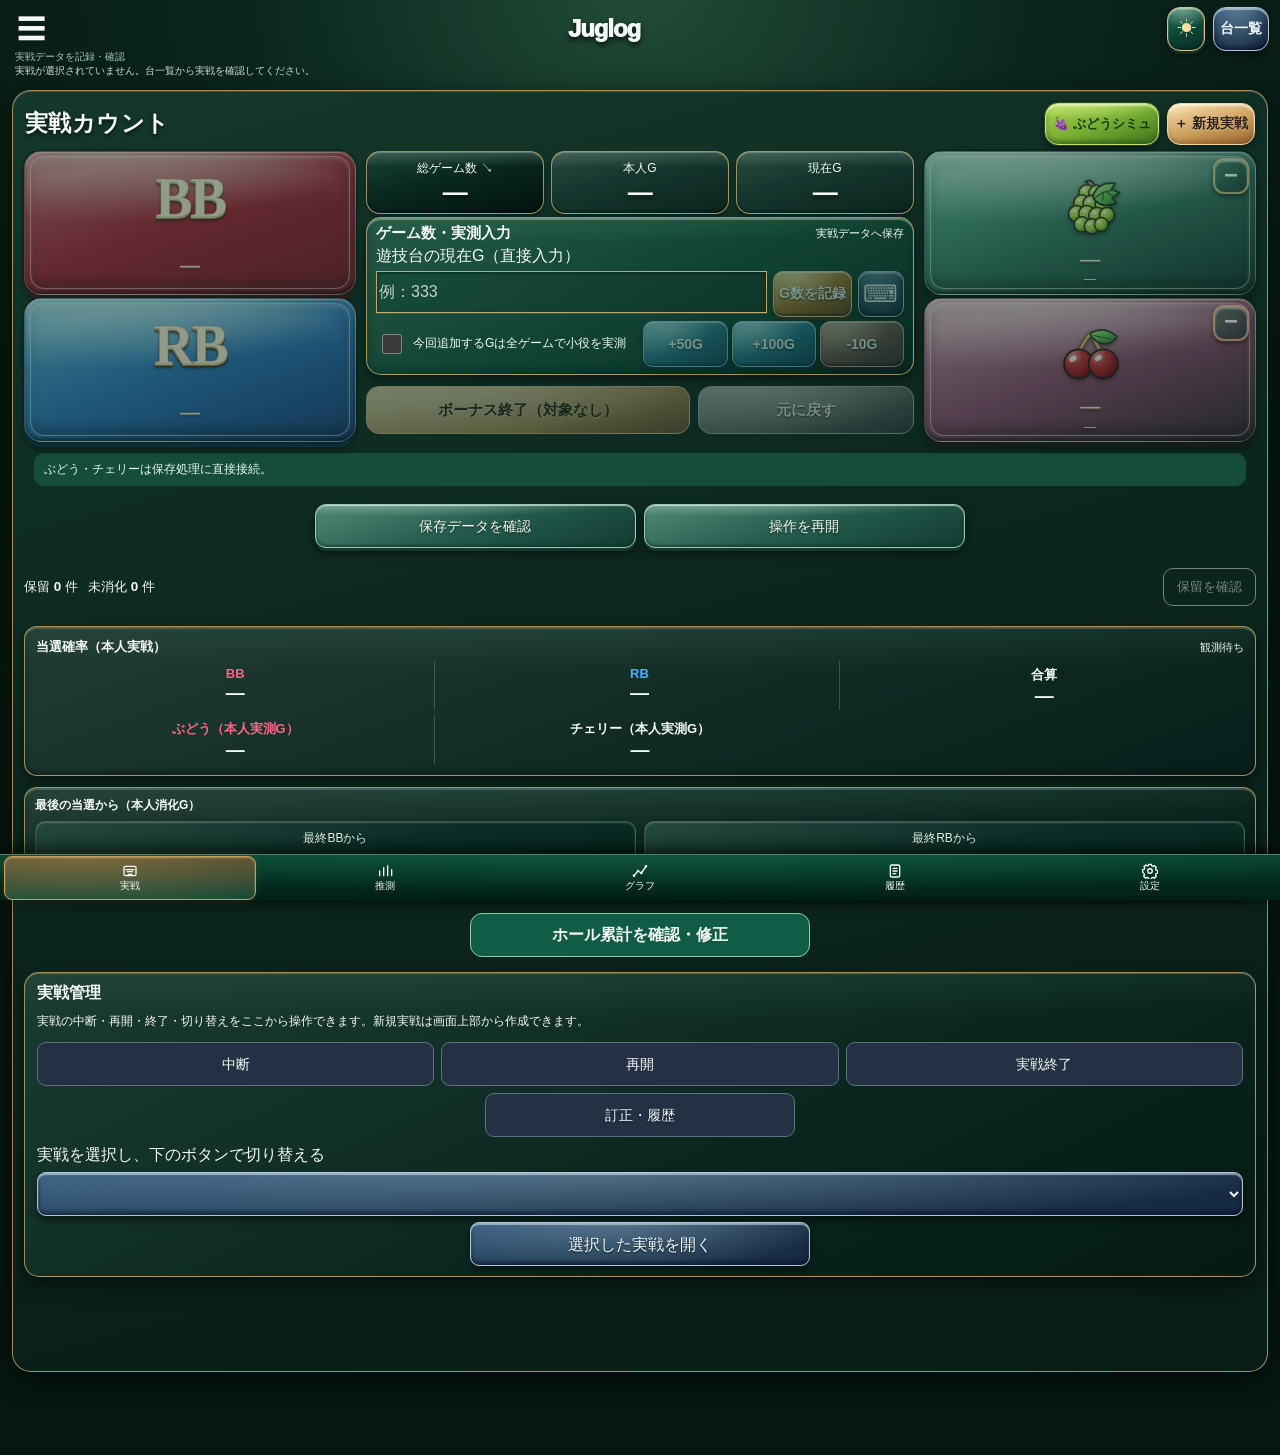
==== commit b569538e: "Stage18: refresh main stylesheet cache version only" ====
--- a/index.html
+++ b/index.html
@@ -187,7 +187,7 @@
 html[data-theme="light"] #panel-play.board{background:radial-gradient(ellipse 120% 32% at 42% -10%,#ffffffd8,transparent 85%),linear-gradient(154deg,#f5fbf5 0%,#dceee2 60%,#d0e4d7 100%);border-color:#8caf9b;box-shadow:inset 0 1px 0 #ffffffed,inset 0 -2px 5px #799f8c22,0 10px 24px #28593c2b}
 html[data-theme="light"] #panel-play .stat-jump-total{background:radial-gradient(ellipse 95% 55% at 50% -18%,#bbf2dc69,transparent 90%),linear-gradient(160deg,#38856d 0%,#286e57 49%,#164d3c 100%);border-color:#bda46f;box-shadow:inset 0 2px 1px #e4fff6b0,inset 0 -3px 4px #0b3a2e77,0 3px 7px #274b3538;color:#fff6df}
 html[data-theme="light"] #panel-play .stat-jump-total small,html[data-theme="light"] #panel-play .stat-jump-total strong{color:#fff5df}
-</style><link rel="stylesheet" href="stage16-main.css?v=stage19-20261126-gold1"></head><body>
+</style><link rel="stylesheet" href="stage16-main.css?v=stage18-final-design-20261126-r1"></head><body>
 <dialog id="jgl15-keypad-dialog" aria-label="ゲーム数テンキー"><div class="jgl15-keypad-title">現在Gを入力</div><output id="jgl15-keypad-value" aria-live="polite">—</output><div class="jgl15-keypad-grid"><button type="button" data-jgl15-digit="1">1</button><button type="button" data-jgl15-digit="2">2</button><button type="button" data-jgl15-digit="3">3</button><button type="button" data-jgl15-digit="4">4</button><button type="button" data-jgl15-digit="5">5</button><button type="button" data-jgl15-digit="6">6</button><button type="button" data-jgl15-digit="7">7</button><button type="button" data-jgl15-digit="8">8</button><button type="button" data-jgl15-digit="9">9</button><button type="button" data-jgl15-digit="C">C</button><button type="button" data-jgl15-digit="0">0</button><button type="button" data-jgl15-digit="⌫">⌫</button></div><div class="jgl15-keypad-actions"><button type="button" id="jgl15-keypad-cancel">閉じる</button><button type="button" id="jgl15-keypad-apply">入力欄に反映</button></div></dialog><div class="shell"><header class="header"><button aria-label="メニュー" class="menu" type="button">☰</button><div class="logo">Juglog</div><div class="header-right"><button aria-label="ライトテーマに切替" class="theme-switch" id="themeQuick" type="button">☀</button><button class="device" type="button">台一覧</button></div></header><div class="micro">実戦データを記録・確認<br/><b id="p31-connection">実戦データを読み込み中</b></div>
 <main aria-labelledby="tab-play" class="board tab-panel" data-tab="play" id="panel-play" role="tabpanel"><div class="heading p8-counter-heading"><h1>実戦カウント</h1><button type="button" id="jgl15-grape-open" aria-controls="jgl15-grape-panel" aria-expanded="false">🍇 ぶどうシミュ</button><button type="button" id="p8-create-session">＋ 新規実戦</button></div><section aria-label="ゲーム数" class="statline"><button type="button" class="stat stat-jump-total" id="jump-hall-total" aria-label="総ゲーム数。タップして累計ゲーム数の入力欄へ移動" title="累計ゲーム数を入力"><small>総ゲーム数 <span aria-hidden="true">↘</span></small><strong id="live-total">—</strong></button><div class="stat"><small>本人G</small><strong id="live-personal">—</strong></div><div class="stat"><small>現在G</small><strong id="live-current">—</strong></div></section><section class="entry"><div class="entryhead"><b>ゲーム数・実測入力</b><span>実戦データへ保存</span></div><div class="p8-games-form"><label for="p8-games">遊技台の現在G（直接入力）</label><div class="v122-game-entry-line"><input id="p8-games" type="tel" inputmode="numeric" pattern="[0-9]*" enterkeyhint="done" autocomplete="off" maxlength="7" aria-describedby="stage14-input-feedback" placeholder="例：333"><button class="action add" id="p8-games-submit" type="button">G数を記録</button><button type="button" id="jgl15-keypad-open" aria-label="テンキーを開く" aria-haspopup="dialog" aria-controls="jgl15-keypad-dialog">⌨</button></div><p id="stage14-input-feedback" role="status" aria-live="polite" class="stage14-input-feedback"></p><label class="p8-measure"><input id="p8-measured" type="checkbox">今回追加するGは全ゲームで小役を実測</label><div class="quick-game-actions"><button class="action" id="p8-quick50" type="button">+50G</button><button class="action" id="p8-quick100" type="button">+100G</button><button class="action" id="p8-stage14-minus10" type="button" title="直近のゲーム数記録から10Gを訂正">-10G</button></div></div></section>
 <section aria-label="4種のカウントボタン" class="button-grid"><div class="keywrap"><button class="key bb" data-p31="bbBtn" type="button"><span class="symbol">BB</span><span class="count" id="live-bb">—</span></button></div><div class="keywrap"><button class="key rb" data-p31="rbBtn" type="button"><span class="symbol">RB</span><span class="count" id="live-rb">—</span></button></div><div class="keywrap"><button class="key grape" data-p31="grapeBtn" type="button"><span class="fruit"><svg aria-hidden="true" class="fruit-icon" viewbox="0 0 112 92" xmlns="http://www.w3.org/2000/svg"><defs><radialgradient cx=".32" cy=".26" id="berry-g" r=".86"><stop stop-color="#d6ff4d"></stop><stop offset=".46" stop-color="#94ed12"></stop><stop offset=".8" stop-color="#52b300"></stop><stop offset="1" stop-color="#2c6e0c"></stop></radialgradient><lineargradient id="leaf-g" x1="0" x2="1" y1="0" y2="1"><stop stop-color="#c4ff61"></stop><stop offset=".55" stop-color="#2cda29"></stop><stop offset="1" stop-color="#097b2d"></stop></lineargradient></defs><g stroke-linejoin="round"><path d="M58 18Q55 7 48 4L56 2Q66 8 67 21" fill="#c78c40" stroke="#28301a" stroke-width="2.9"></path><circle cx="51" cy="22" fill="url(#berry-g)" r="13" stroke="#28301a" stroke-width="2.5"></circle><ellipse cx="47.3" cy="17.5" fill="#f5ffe7" opacity=".88" rx="3.6" ry="2.6" transform="rotate(-27 47.3 17.5)"></ellipse><circle cx="67" cy="23" fill="url(#berry-g)" r="13" stroke="#28301a" stroke-width="2.5"></circle><ellipse cx="63.3" cy="18.5" fill="#f5ffe7" opacity=".88" rx="3.6" ry="2.6" transform="rotate(-27 63.3 18.5)"></ellipse><circle cx="43" cy="38" fill="url(#berry-g)" r="13" stroke="#28301a" stroke-width="2.5"></circle><ellipse cx="39.3" cy="33.5" fill="#f5ffe7" opacity=".88" rx="3.6" ry="2.6" transform="rotate(-27 39.3 33.5)"></ellipse><circle cx="58" cy="39" fill="url(#berry-g)" r="13" stroke="#28301a" stroke-width="2.5"></circle><ellipse cx="54.3" cy="34.5" fill="#f5ffe7" opacity=".88" rx="3.6" ry="2.6" transform="rotate(-27 54.3 34.5)"></ellipse><circle cx="76" cy="41" fill="url(#berry-g)" r="12" stroke="#28301a" stroke-width="2.5"></circle><ellipse cx="72.3" cy="36.5" fill="#f5ffe7" opacity=".88" rx="3.4" ry="2.4" transform="rotate(-27 72.3 36.5)"></ellipse><circle cx="35" cy="55" fill="url(#berry-g)" r="13" stroke="#28301a" stroke-width="2.5"></circle><ellipse cx="31.3" cy="50.5" fill="#f5ffe7" opacity=".88" rx="3.6" ry="2.6" transform="rotate(-27 31.3 50.5)"></ellipse><circle cx="51" cy="55" fill="url(#berry-g)" r="13" stroke="#28301a" stroke-width="2.5"></circle><ellipse cx="47.3" cy="50.5" fill="#f5ffe7" opacity=".88" rx="3.6" ry="2.6" transform="rotate(-27 47.3 50.5)"></ellipse><circle cx="67" cy="58" fill="url(#berry-g)" r="13" stroke="#28301a" stroke-width="2.5"></circle><ellipse cx="63.3" cy="53.5" fill="#f5ffe7" opacity=".88" rx="3.6" ry="2.6" transform="rotate(-27 63.3 53.5)"></ellipse><circle cx="83" cy="57" fill="url(#berry-g)" r="12" stroke="#28301a" stroke-width="2.5"></circle><ellipse cx="79.3" cy="52.5" fill="#f5ffe7" opacity=".88" rx="3.4" ry="2.4" transform="rotate(-27 79.3 52.5)"></ellipse><circle cx="43" cy="72" fill="url(#berry-g)" r="12" stroke="#28301a" stroke-width="2.5"></circle><ellipse cx="39.3" cy="67.5" fill="#f5ffe7" opacity=".88" rx="3.4" ry="2.4" transform="rotate(-27 39.3 67.5)"></ellipse><circle cx="59" cy="75" fill="url(#berry-g)" r="12" stroke="#28301a" stroke-width="2.5"></circle><ellipse cx="55.3" cy="70.5" fill="#f5ffe7" opacity=".88" rx="3.4" ry="2.4" transform="rotate(-27 55.3 70.5)"></ellipse><circle cx="74" cy="72" fill="url(#berry-g)" r="11" stroke="#28301a" stroke-width="2.5"></circle><ellipse cx="70.3" cy="67.5" fill="#f5ffe7" opacity=".88" rx="3.1" ry="2.2" transform="rotate(-27 70.3 67.5)"></ellipse><path d="M61 26Q69 4 96 7L90 16L103 22L91 30L98 38Q76 48 62 32Z" fill="url(#leaf-g)" stroke="#19341d" stroke-width="2.9"></path><path d="M64 30Q77 18 93 18M77 21L76 34M81 20L94 28" fill="none" stroke="#145d13" stroke-linecap="round" stroke-width="1.9"></path></g></svg></span><span class="count" id="live-grape">—</span><span class="key-rate" id="live-grape-key-rate">—</span></button><button type="button" class="fruit-minus" data-fruit-minus="grape" aria-label="直近のぶどう記録を1回取り消す">−</button></div><div class="keywrap"><button class="key cherry" data-p31="cherryBtn" type="button"><span class="fruit"><svg aria-hidden="true" class="fruit-icon" viewbox="0 0 112 92" xmlns="http://www.w3.org/2000/svg"><defs><radialgradient cx=".31" cy=".23" id="cherry-red" r=".85"><stop stop-color="#ff9790"></stop><stop offset=".36" stop-color="#ff252b"></stop><stop offset=".78" stop-color="#d60015"></stop><stop offset="1" stop-color="#7a0010"></stop></radialgradient><lineargradient id="leaf-c" x1="0" x2="1" y1="0" y2="1"><stop stop-color="#b8ff4e"></stop><stop offset=".5" stop-color="#34cb28"></stop><stop offset="1" stop-color="#0b6e22"></stop></lineargradient></defs><g stroke-linejoin="round"><path d="M57 12Q47 22 37 45M57 12Q65 27 76 45" fill="none" stroke="#302119" stroke-linecap="round" stroke-width="7"></path><path d="M57 12Q47 22 37 45M57 12Q65 27 76 45" fill="none" stroke="#ecad35" stroke-linecap="round" stroke-width="5.2"></path><circle cx="38" cy="60" fill="url(#cherry-red)" r="23" stroke="#32181b" stroke-width="2.8"></circle><circle cx="77" cy="60" fill="url(#cherry-red)" r="23" stroke="#32181b" stroke-width="2.8"></circle><ellipse cx="29" cy="52" fill="#fff6e8" rx="6.1" ry="4.2" transform="rotate(-30 29 52)"></ellipse><ellipse cx="69" cy="51" fill="#fff6e8" rx="6" ry="4" transform="rotate(-30 69 51)"></ellipse><path d="M56 12Q78 -2 99 17Q86 35 66 24Q59 20 56 12Z" fill="url(#leaf-c)" stroke="#1d351f" stroke-width="2.7"></path><path d="M61 15Q76 18 89 20" fill="none" stroke="#11651e" stroke-width="1.8"></path></g></svg></span><span class="count" id="live-cherry">—</span><span class="key-rate" id="live-cherry-key-rate">—</span></button><button type="button" class="fruit-minus" data-fruit-minus="cherry" aria-label="直近のチェリー記録を1回取り消す">−</button></div></section>
--- a/stage16-main.css
+++ b/stage16-main.css
@@ -33,15 +33,23 @@
 .p8-history-advice{margin:0;font-size:.81rem;line-height:1.55;opacity:.85;}
 
 /* D07F native bonus confirmation; P31 remains the authoritative writer. */
-#p8-bonus-dialog{width:min(92vw,440px);max-height:90dvh;overflow:auto;border:1px solid var(--line,#53636a);border-radius:18px;background:var(--panel,#20292e);color:var(--text,#fff);padding:20px;box-shadow:0 20px 50px #0008;}
+#p8-bonus-dialog{width:min(92vw,440px);max-height:90dvh;overflow:auto;border:1px solid var(--line,#53636a);border-radius:18px;background:linear-gradient(155deg,#164d3c,#073b2f);color:#f5faf6;padding:20px;box-shadow:0 20px 50px #0008;}
 #p8-bonus-dialog::backdrop{background:#0009;}
+html[data-theme=dark] #p8-bonus-dialog{border-color:#bca46b;}
+html[data-theme=dark] #p8-bonus-dialog:focus{outline:2px solid #bca46b;outline-offset:0;}
 .p8-bonus-form{display:grid;gap:12px;}
 .p8-bonus-form h2{margin:0;font-size:1.2rem;}
 .p8-bonus-form label{font-weight:700;}
-.p8-bonus-form select{width:100%;padding:12px;border-radius:9px;font-size:1rem;}
+ .p8-bonus-form select{width:100%;padding:12px;border-radius:9px;font-size:1rem;} 
+#p8-bonus-dialog select{background:#0e4b3a;color:#fff;border:1px solid #9cc6a5;}
+html[data-theme=light] #p8-bonus-dialog{background:linear-gradient(#f4fbf5,#deede2);color:#173b31;border-color:#75a08d;}
+html[data-theme=light] #p8-bonus-dialog select{background:#fff;color:#173b31;border-color:#75a08d;}
 .p8-bonus-form p{margin:0;line-height:1.5;font-size:.9rem;}
 .p8-bonus-actions{display:flex;gap:10px;justify-content:flex-end;}
 .p8-bonus-actions button{min-height:44px;padding:10px 14px;border-radius:10px;}
+#p8-bonus-dialog .p8-bonus-actions button{background:linear-gradient(#1a7156,#0a4736);color:#f5faf6;border:1px solid #81bca0;font-weight:700;}
+#p8-bonus-dialog #p8-bonus-save{background:linear-gradient(#ffe9a0,#d7a94f);color:#163025;border-color:#ffe3a0;}
+html[data-theme=light] #p8-bonus-dialog [data-p8-cancel]{background:#d9eee1;color:#20573f;border-color:#62967c;}
 
 /* v47: compact event correction controls */
 .p8-history-corrections{margin:12px 0;padding:10px;border:1px solid var(--line, #555);border-radius:12px;}.p8-correction-row{display:flex;align-items:center;justify-content:space-between;padding:6px 0;border-top:1px solid var(--line,#555);}.p8-correction-row span{overflow-wrap:anywhere;min-width:0;}
@@ -137,7 +145,9 @@
 .header-right{min-width:0;}
 .header-right :is(.device,.theme-switch){min-height:var(--p8-tap-target);}
 .board{margin-bottom:0;}
-#panel-play{padding-bottom:calc(84px + env(safe-area-inset-bottom));}
+#panel-play{padding-bottom:calc(84px + env(safe-area-inset-bottom) + var(--stage19-fixed-space,0px));}
+#panel-play.stage19-fixed-visible{--stage19-fixed-space:58px;}
+#panel-play.stage19-cancel-visible{--stage19-fixed-space:112px;}
 #panel-play .heading{gap:8px;margin-bottom:10px;}
 #panel-play .heading h1{min-width:0;line-height:1.2;}
 #panel-play .statline{gap:7px;margin-bottom:10px;}
@@ -148,20 +158,93 @@
 #panel-play .entrycontrols{gap:7px;}
 #panel-play .entrycontrols :is(input,button){min-height:var(--p8-tap-target);}
 #panel-play .button-grid{gap:10px;}
-/* Stage18 A CSS-only feasibility proof. Existing DOM and event handlers remain intact. */
+/* Stage18 A: three-column landscape layout; auxiliary actions stay in center. */
 @media (orientation:landscape) and (min-width:640px){
-  #panel-play{display:grid;grid-template-columns:minmax(132px,1fr) minmax(220px,1.45fr) minmax(132px,1fr);column-gap:10px;align-content:start}
-  #panel-play>.heading{grid-column:1/-1;grid-row:1}
-  #panel-play>.statline{grid-column:2;grid-row:2}
-  #panel-play>.entry{grid-column:2;grid-row:3}
+  #panel-play{--stage18-fruit-top:27px;--stage18-key-height:100%;display:grid;grid-template-columns:minmax(0,1fr) minmax(0,1.65fr) minmax(0,1fr);column-gap:10px;row-gap:3px;align-content:start}
+  #panel-play>.heading{grid-column:1/-1;grid-row:1;margin-bottom:3px}
+  #panel-play>.statline{grid-column:2;grid-row:2;margin-bottom:0}
+  #panel-play>.entry{grid-column:2;grid-row:3 / span 2;align-self:stretch;margin:0;padding:6px 9px 7px}
+  #panel-play>.settlement{grid-column:2;grid-row:5;align-self:stretch;margin:1px 0 0;gap:7px}
+  #panel-play>.settlement .complete{min-height:46px;padding:6px 4px;font-size:clamp(11px,1.5vw,15px)}
+  #panel-play>.entry .entryhead{margin-bottom:3px}
+  #panel-play>.entry .p8-games-form{display:grid;grid-template-columns:minmax(0,1fr) minmax(0,1fr);gap:4px 7px;align-items:center}
+  #panel-play>.entry .p8-games-form>label[for="p8-games"],
+  #panel-play>.entry .p8-games-form>.v122-game-entry-line,
+  #panel-play>.entry .p8-games-form>#stage14-input-feedback{grid-column:1/-1}
+  #panel-play>.entry .p8-games-form>#stage14-input-feedback{margin:0}
+  #panel-play>.entry .p8-games-form>.p8-measure{grid-column:1;margin:0;padding:0 2px;min-height:46px}
+  #panel-play>.entry .p8-games-form>.quick-game-actions{grid-column:2;margin:0;gap:4px}
+  #panel-play>.entry .quick-game-actions button{padding-inline:1px;font-size:clamp(11px,1.4vw,14px)}
   #panel-play>.button-grid{display:contents}
-  #panel-play>.button-grid>.keywrap:nth-child(1){grid-column:1;grid-row:2}
-  #panel-play>.button-grid>.keywrap:nth-child(2){grid-column:1;grid-row:3}
-  #panel-play>.button-grid>.keywrap:nth-child(3){grid-column:3;grid-row:2}
-  #panel-play>.button-grid>.keywrap:nth-child(4){grid-column:3;grid-row:3}
-  #panel-play>:not(.heading):not(.statline):not(.entry):not(.button-grid){grid-column:1/-1}
-}
-
+  #panel-play>.button-grid>.keywrap:nth-child(1){grid-column:1;grid-row:2 / span 2}
+  #panel-play>.button-grid>.keywrap:nth-child(2){grid-column:1;grid-row:4 / span 2}
+  #panel-play>.button-grid>.keywrap:nth-child(3){grid-column:3;grid-row:2 / span 2}
+  #panel-play>.button-grid>.keywrap:nth-child(4){grid-column:3;grid-row:4 / span 2}
+  #panel-play>.button-grid>.keywrap{min-height:0;align-self:stretch}
+  #panel-play>:not(.heading):not(.statline):not(.entry):not(.settlement):not(.button-grid){grid-column:1/-1}
+  html .bottom{height:calc(46px + env(safe-area-inset-bottom));padding:1px 4px max(1px,env(safe-area-inset-bottom))}
+  html .bottom button{min-height:44px;font-size:10px;gap:0;border-radius:8px;padding:0 2px}
+  html .bottom svg{width:16px;height:16px}
+  /* Stage18 dialogs: landscape-only layout; no JS, save, or portrait changes. */
+  html #p8-bonus-dialog{width:min(92vw,560px);max-width:calc(100vw - 20px);max-height:calc(100dvh - 16px);padding:10px 14px;scroll-padding-bottom:12px}
+  html #p8-bonus-dialog .p8-bonus-form{display:grid;grid-template-columns:repeat(2,minmax(0,1fr));gap:4px 12px;align-items:center}
+  html #p8-bonus-dialog .p8-bonus-form>h2{grid-column:1/-1;font-size:18px;line-height:1.15}
+  html #p8-bonus-dialog .p8-bonus-form>label[for="stage19-award-games"]{grid-column:1;grid-row:2}
+  html #p8-bonus-dialog .p8-bonus-form>label[for="p8-bonus-trigger"]{grid-column:2;grid-row:2}
+  html #p8-bonus-dialog #stage19-award-games{grid-column:1;grid-row:3;min-height:44px;padding:5px;font-size:20px}
+  html #p8-bonus-dialog #p8-bonus-trigger{grid-column:2;grid-row:3;min-height:44px;padding:6px 10px;font-size:15px}
+  html #p8-bonus-dialog .p8-bonus-form>p:first-of-type{grid-column:1/-1;grid-row:4;font-size:12px;line-height:1.25}
+  html #p8-bonus-dialog .p8-bonus-form>p:nth-of-type(2){grid-column:1/-1;grid-row:5;font-size:12px;line-height:1.3}
+  html #p8-bonus-dialog .p8-bonus-actions{grid-column:1/-1;grid-row:6;gap:8px;justify-content:center}
+  html #p8-bonus-dialog .p8-bonus-actions button{min-height:44px;min-width:130px;padding:6px 12px}
+  html #p8-bonus-dialog #p8-bonus-feedback{grid-column:1/-1;grid-row:7}
+
+  html #jgl15-keypad-dialog{width:min(92vw,440px);max-height:calc(100dvh - 16px);padding:10px 12px}
+  html #jgl15-keypad-dialog #jgl15-keypad-value{min-height:44px;margin:6px 0;padding:4px 10px;font-size:23px}
+  html #jgl15-keypad-dialog .jgl15-keypad-grid{gap:5px}
+  html #jgl15-keypad-dialog .jgl15-keypad-grid button{min-height:44px;font-size:19px}
+  html #jgl15-keypad-dialog .jgl15-keypad-actions{margin-top:7px;gap:7px}
+  html #jgl15-keypad-dialog .jgl15-keypad-actions button{min-height:44px}
+
+  html #p8-create-dialog[open]{width:min(92vw,600px);max-height:calc(100dvh - 16px);padding:10px 14px}
+  html #p8-create-dialog .p8-bonus-form{grid-template-columns:repeat(2,minmax(0,1fr));gap:6px 12px}
+  html #p8-create-dialog .p8-bonus-form>h2,
+  html #p8-create-dialog .p8-bonus-form>.p8-measure-default,
+  html #p8-create-dialog .p8-bonus-actions,
+  html #p8-create-dialog #p8-create-feedback{grid-column:1/-1}
+  html #p8-create-dialog .p8-bonus-form>label{gap:3px}
+  html #p8-create-dialog .p8-bonus-form :is(input,select){min-height:44px;padding:6px 9px}
+  html #p8-create-dialog .p8-bonus-actions button{min-height:44px;padding:6px 10px}
+
+  html #p8-hall-dialog{width:min(92vw,560px);max-width:calc(100vw - 20px);max-height:calc(100dvh - 16px);overflow-y:auto;box-sizing:border-box;padding:12px 14px}
+  html #p8-hall-dialog .p8-hall-fields{grid-template-columns:repeat(2,minmax(0,1fr));gap:6px 12px}
+  html #p8-hall-dialog .p8-hall-fields input{min-height:44px;margin-top:3px;padding:6px 8px}
+  html #p8-hall-dialog .p8-hall-panel p{line-height:1.35;margin:4px 0}
+  html #p8-hall-dialog .p8-hall-panel button{min-height:44px;margin-top:6px}
+
+  html .v122-confirm{width:min(90vw,420px);max-height:calc(100dvh - 16px);padding:12px 14px}
+  html .v122-confirm p{font-size:14px;line-height:1.35;margin-bottom:8px}
+  html .v122-confirm-actions button{min-height:44px}
+
+  /* Stage18 final: compact action groups and consistent controls (landscape only). */
+  html #stage19-fixed-actions{width:min(calc(100vw - 36px),310px);gap:5px;bottom:calc(70px + env(safe-area-inset-bottom))}
+  html #stage14-fixed-complete{min-height:46px;padding:7px 12px;font-size:15px}
+  html #stage19-fixed-cancel{min-height:44px;padding:7px 12px;font-size:14px}
+  html #p8-create-dialog .p8-bonus-form>.p8-measure-default{display:flex;align-items:center;gap:9px;min-height:44px;line-height:1.3}
+  html #p8-create-dialog .p8-bonus-form>.p8-measure-default input[type=checkbox]{display:inline-block;flex:0 0 22px;width:22px;height:22px;min-width:22px;min-height:22px;padding:0;margin:0;appearance:auto;-webkit-appearance:checkbox}
+  html #p8-hall-dialog #stage12-zero-start{display:block;width:min(100%,300px);min-height:44px;margin:6px auto}
+  html #p8-hall-dialog #p8-hall-form>button[type=submit]{display:block;width:min(100%,290px);min-height:44px;margin:8px auto 0}
+  html .v122-confirm-actions{justify-content:center;gap:9px}
+  html #panel-play .p8-session-actions{padding:10px 12px}
+  html #panel-play .p8-session-actions>.p8-session-buttons{grid-template-columns:repeat(3,minmax(0,1fr));gap:7px}
+  html #panel-play .p8-session-actions>.p8-session-buttons button{min-height:44px;padding:7px 9px;font-size:14px}
+  html #panel-play .p8-session-actions>.p8-session-buttons button:last-child{grid-column:1/-1;width:min(100%,310px);justify-self:center}
+  html #panel-play .p8-session-switch{gap:6px;margin-top:8px}
+  html #panel-play #p8-session-switch-btn{width:min(100%,340px);justify-self:center;min-height:44px}
+  html #panel-play #p8-hall-open{display:block;width:min(100%,340px);margin-inline:auto}
+  html #panel-play .v122-reconcile-row{width:min(100%,650px);margin:7px auto;gap:8px}
+  html #panel-play .v122-reconcile-row button{min-height:44px}
+}
 #panel-play .keywrap{min-width:0;}
 #panel-play .key{position:relative;min-width:0;width:100%;touch-action:manipulation;display:flex;align-items:center;justify-content:center;flex-direction:column;gap:5px;overflow:hidden;}
 #panel-play .key .symbol,#panel-play .key .count{position:relative;min-width:0;max-width:100%;line-height:1.12;text-align:center;overflow-wrap:anywhere;}
@@ -329,8 +412,8 @@
 
 #panel-play .p8-games-form .p8-measure{margin-top:0;padding:3px 0 2px;line-height:1.3;min-height:32px;}
 
-#panel-play .button-grid .keywrap>.key{height:116px!important;overflow:hidden;}
-#panel-play .button-grid .key:is(.grape,.cherry) .fruit{height:58px;top:7px;left:50%;width:96px;transform:translateX(-50%);filter:drop-shadow(0 2px 2px #00160e80);}
+#panel-play .button-grid .keywrap>.key{height:var(--stage18-key-height,116px)!important;overflow:hidden;}
+#panel-play .button-grid .key:is(.grape,.cherry) .fruit{height:58px;top:var(--stage18-fruit-top,7px);left:50%;width:96px;transform:translateX(-50%);filter:drop-shadow(0 2px 2px #00160e80);}
 #panel-play .button-grid .key:is(.grape,.cherry) .count{bottom:24px!important;font-size:20px;font-family:Georgia,"Times New Roman",serif;color:#fff0ca;text-shadow:0 1px 1px #fff8e54d,0 2px 2px #281206b0;}
 #panel-play .button-grid .key .key-rate{bottom:8px!important;line-height:1.2;font-size:12px;white-space:nowrap;pointer-events:none;font-family:Georgia,"Times New Roman",serif;color:#fff0ca;text-shadow:0 2px 3px #0009;}
 #panel-play .button-grid .key:is(.bb,.rb) .count{bottom:17px;font-family:Georgia,"Times New Roman",serif;color:#fff0ca;text-shadow:0 1px 1px #fff8e54d,0 2px 2px #281206b0;font-size:20px;line-height:1.08;letter-spacing:0;font-weight:800;}
@@ -566,7 +649,8 @@
 
 /* ===== SOURCE: stage14-candidate2.css ===== */
 /* Stage14 Candidate2 UI changes only; event processing stays on the authoritative P31 API. */
-.stage14-input-feedback{margin:7px 0 12px;min-height:1.2em;font-size:13px;font-weight:600;color:var(--text,#fff);overflow-wrap:anywhere;}
+.stage14-input-feedback{margin:7px 0 12px;min-height:1.2em;font-size:13px;font-weight:600;color:#f5faf6;overflow-wrap:anywhere;}
+html[data-theme=light] #panel-play .stage14-input-feedback{color:#173b31;}
 .stage14-bonus-confirm p{display:flex;flex-direction:column;gap:10px;text-align:center;align-items:center;margin:0 0 14px;}
 .stage14-bonus-confirm p>strong:first-child{font-size:19px;}
 .stage14-modal-caption{font-size:14px;opacity:.88;}
@@ -601,7 +685,16 @@
 
 /* ===== SOURCE: stage14-candidate5.css ===== */
 /* Candidate5: completion shortcut follows the five-tab bottom navigation, never overlaps it. */
-#stage14-fixed-complete{position:fixed;z-index:45;bottom:calc(79px + env(safe-area-inset-bottom));left:50%;transform:translateX(-50%);width:min(calc(100% - 30px),410px);min-height:50px;padding:10px 18px;border:2px solid #f7d891;border-radius:14px;background:linear-gradient(135deg,#cfa344,#94661f);color:#161c13;font-size:17px;font-weight:800;box-shadow:0 4px 22px #00180eb0;touch-action:manipulation;}
+#stage19-fixed-actions{position:fixed;z-index:45;bottom:calc(79px + env(safe-area-inset-bottom));left:50%;transform:translateX(-50%);width:min(calc(100% - 30px),410px);display:grid;gap:6px;}
+#stage19-fixed-actions[hidden],#stage19-fixed-cancel[hidden]{display:none;}
+#stage14-fixed-complete{width:100%;min-height:50px;padding:10px 18px;border:2px solid #f7d891;border-radius:14px;background:linear-gradient(135deg,#cfa344,#94661f);color:#161c13;font-size:17px;font-weight:800;box-shadow:0 4px 22px #00180eb0;touch-action:manipulation;}
+#stage19-fixed-cancel{width:100%;min-height:44px;padding:8px 12px;border:1px solid #81bca0;border-radius:12px;background:linear-gradient(#1a7156,#0a4736);color:#fff;font-size:15px;font-weight:700;touch-action:manipulation;}
+#stage19-fixed-cancel:disabled{opacity:.55;}
+#stage19-award-games{min-height:54px;width:100%;border-radius:12px;font-size:1.5rem;font-weight:700;background:#0e4b3a;color:#f5faf6;border:2px solid #d9bf74;cursor:pointer;}
+#stage19-award-games:focus-visible{outline:2px solid #d9bf74;outline-offset:3px;}
+html[data-theme=light] #stage19-award-games{background:#f4fbff;color:#174c72;border-color:#477c9d;}
+html[data-theme=light] #stage19-award-games:focus-visible{outline-color:#477c9d;}
+
 #stage14-fixed-complete[hidden]{display:none!important;}
 #stage14-fixed-complete:disabled{opacity:.55;}
 html[data-theme="light"] #stage14-fixed-complete{background:linear-gradient(130deg,#ffe2a0,#d4a84d);border-color:#8e6c29;}
@@ -625,10 +718,14 @@
 #jgl15-sim-calc{min-height:44px;width:100%;background:#a9d83e;color:#163615;border:1px solid #ddec90;font-weight:800;border-radius:9px;}
 #jgl15-sim-result{margin-top:12px;padding:10px 0;background:transparent;border-radius:9px;line-height:1.6;overflow-wrap:anywhere;width:100%;box-sizing:border-box;}
 #jgl15-keypad-dialog{width:min(92vw,340px);max-height:88dvh;overflow:auto;border:1px solid #d9bf74;border-radius:16px;background:#073b2f;color:#fff;padding:16px;box-shadow:0 12px 55px #000b;}
+html[data-theme=light] #jgl15-keypad-dialog{background:linear-gradient(#f4fbf5,#deede2);color:#173b31;border-color:#75a08d;}
 #jgl15-keypad-dialog::backdrop{background:#0009;}.jgl15-keypad-title{text-align:center;font-weight:800;font-size:17px;}
 #jgl15-keypad-value{display:block;text-align:right;border:1px solid #86b79d;background:#00291f;color:#f9e6b0;padding:12px 14px;border-radius:10px;font-size:28px;font-weight:850;margin:12px 0;min-height:62px;}
+html[data-theme=light] #jgl15-keypad-value{background:#fff;color:#173b31;border-color:#75a08d;}
 .jgl15-keypad-grid{display:grid;grid-template-columns:repeat(3,minmax(0,1fr));gap:8px;}.jgl15-keypad-grid button{min-height:51px;border-radius:9px;border:1px solid #70b49a;background:#175d49;color:white;font-size:22px;font-weight:800;}
+html[data-theme=light] .jgl15-keypad-grid button{background:linear-gradient(#fff,#e1eee4);color:#173b31;border-color:#75a08d;}
 .jgl15-keypad-actions{display:grid;grid-template-columns:1fr 1.5fr;gap:8px;margin-top:12px;}.jgl15-keypad-actions button{min-height:45px;border-radius:8px;border:1px solid #b8d0bb;background:#18513f;color:white;font-size:13px;font-weight:700;}#jgl15-keypad-apply{background:#a9d83e;color:#163615;}
+html[data-theme=light] #jgl15-keypad-cancel{background:#d9eee1;color:#20573f;border-color:#62967c;}
 html[data-theme="light"] .jgl15-grape-panel{background:#e5f0df;color:#214833;}html[data-theme="light"] .jgl15-help{color:#3c604a;}html[data-theme="light"] .jgl15-sim-grid input,html[data-theme="light"] .jgl15-sim-grid select{background:#fff;color:#173d2b;border-color:#8aab98;}html[data-theme="light"] #jgl15-sim-result{background:transparent;color:#173d2b;}
 
 /* Stage15 Candidate9: mode toggle inside the lower reference-only panel. */
